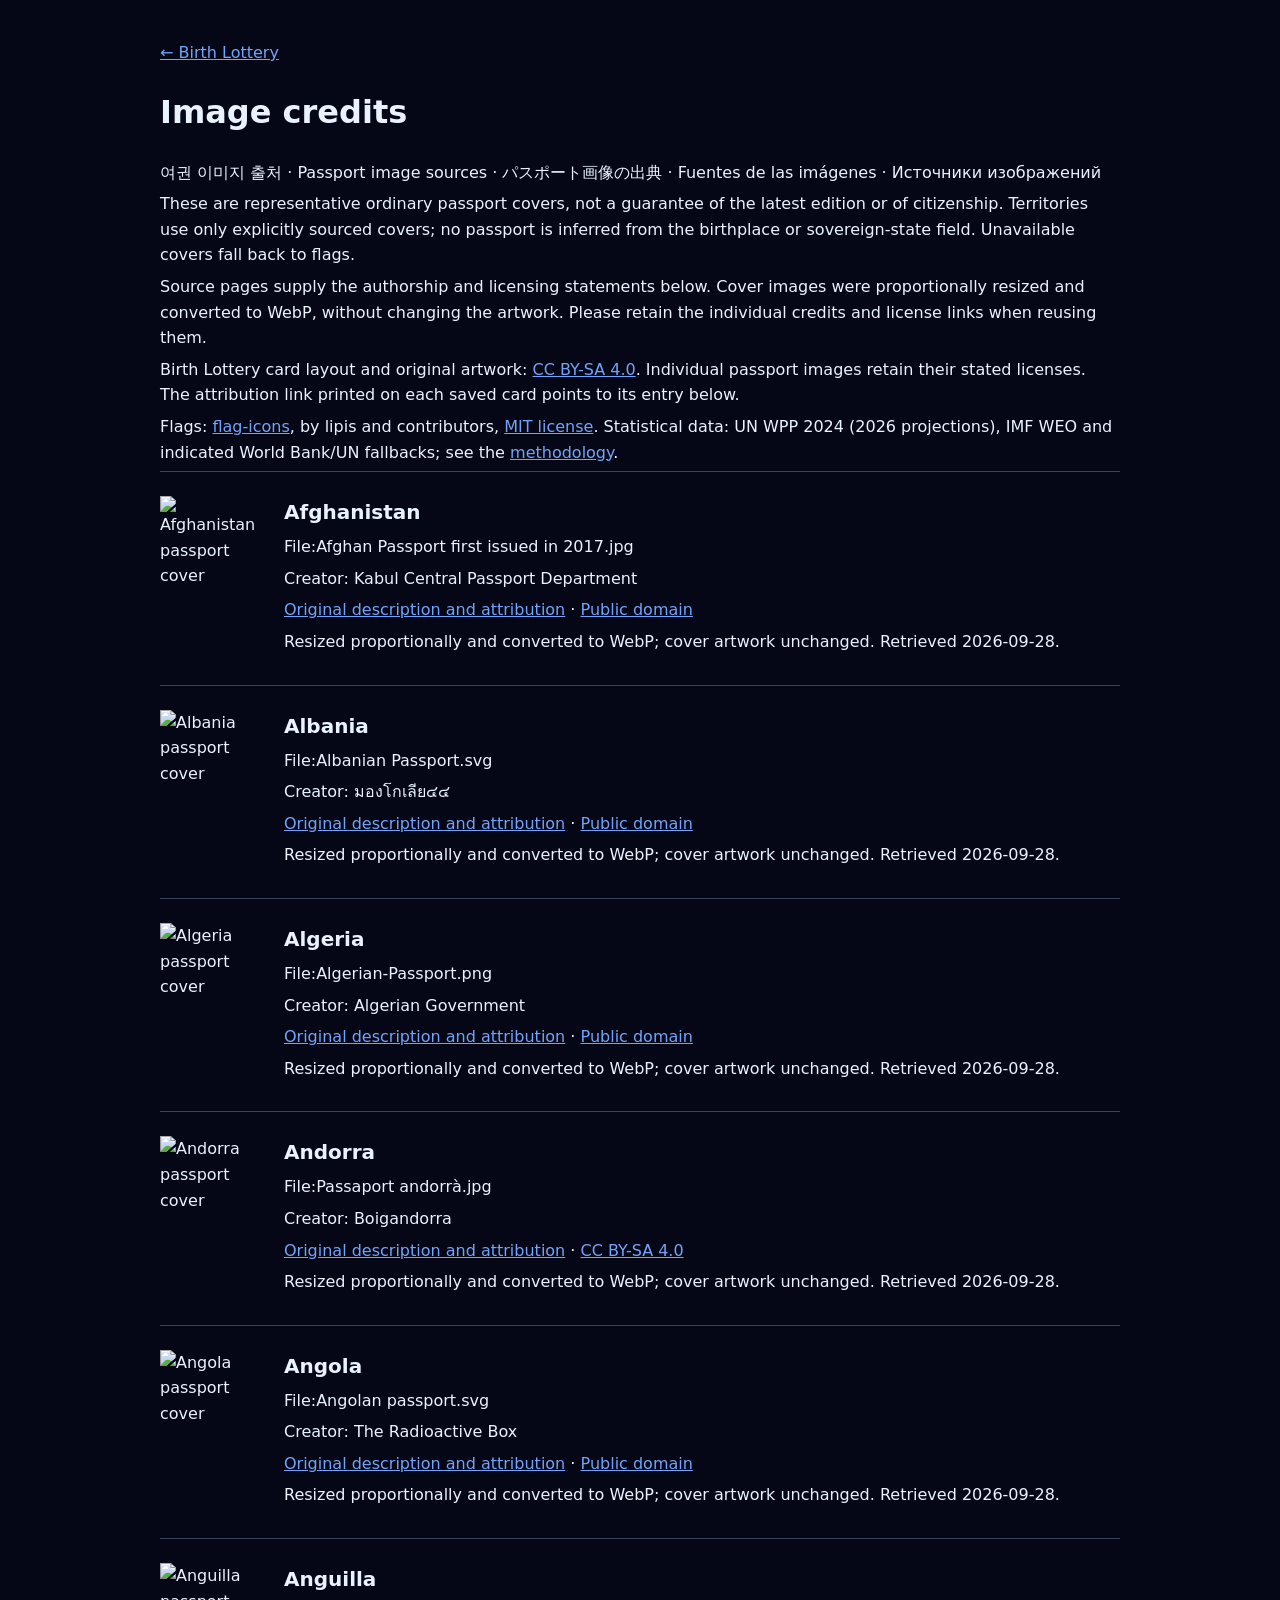
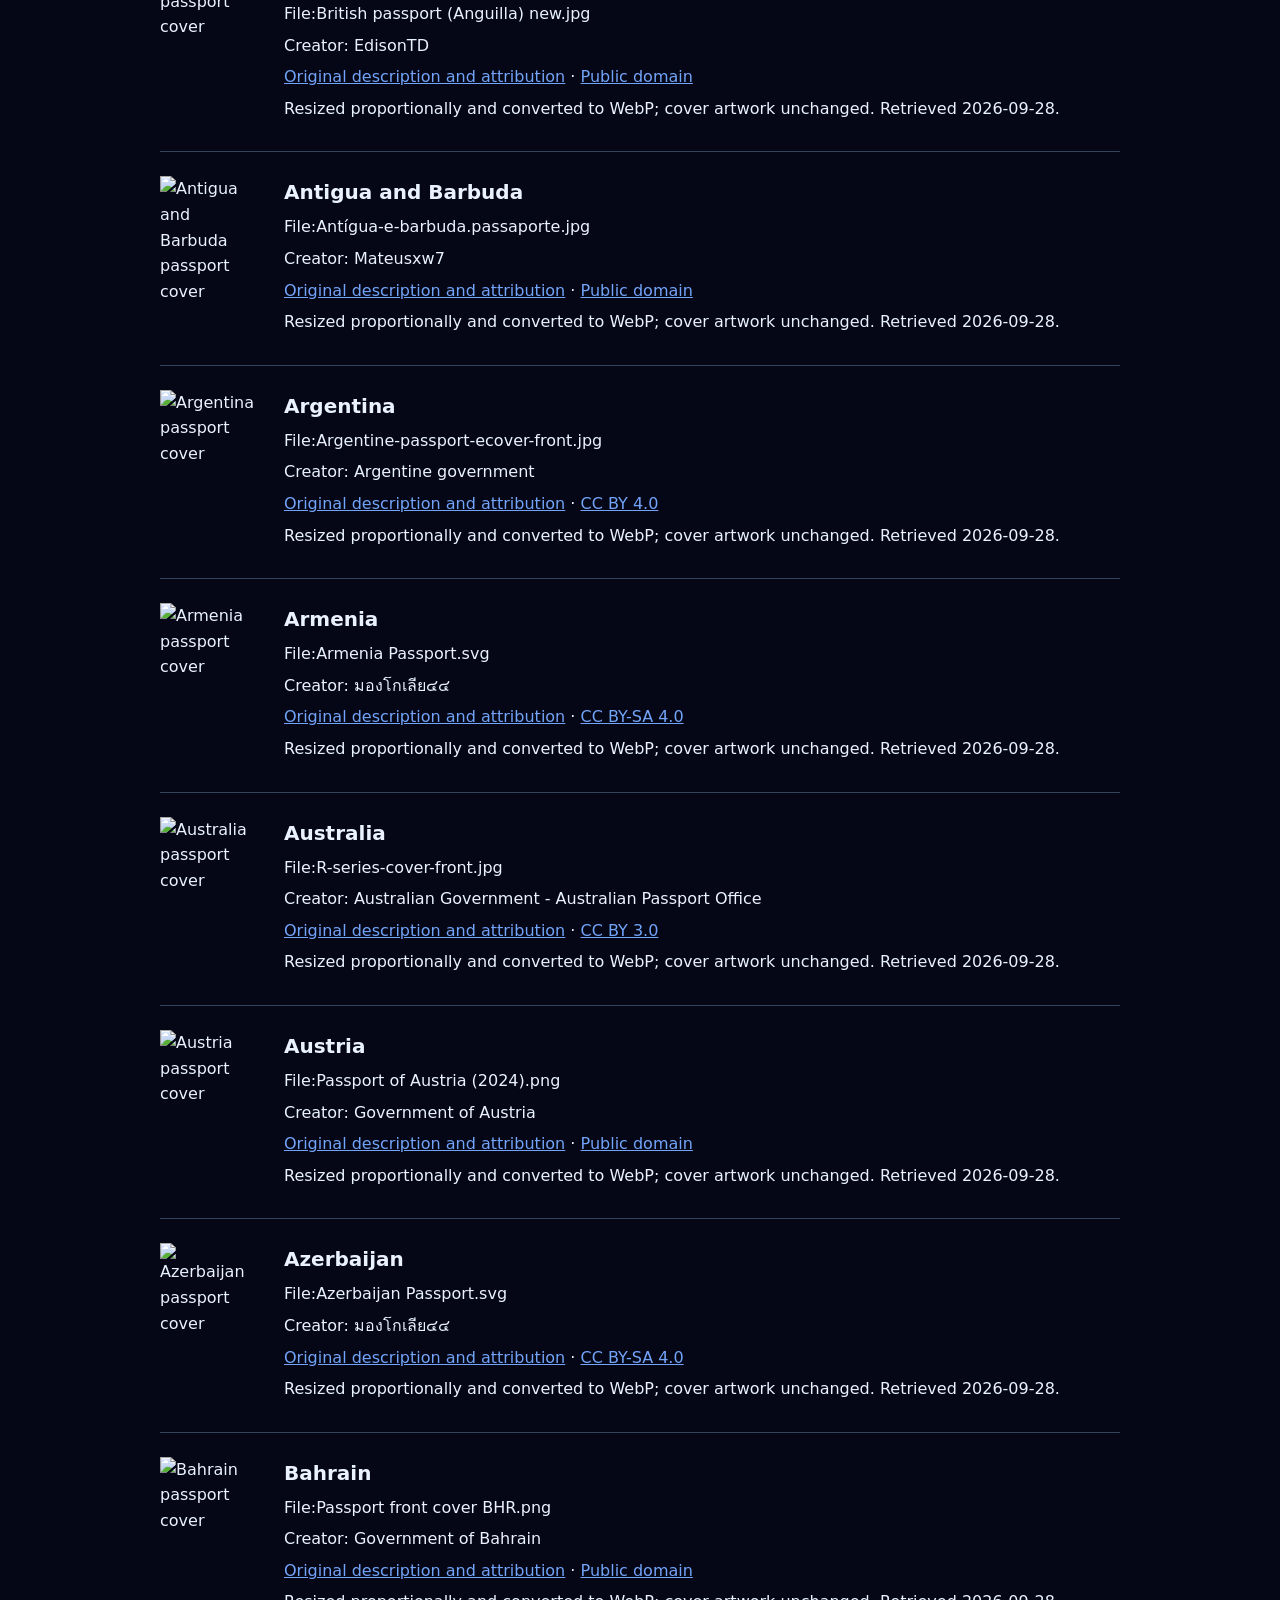
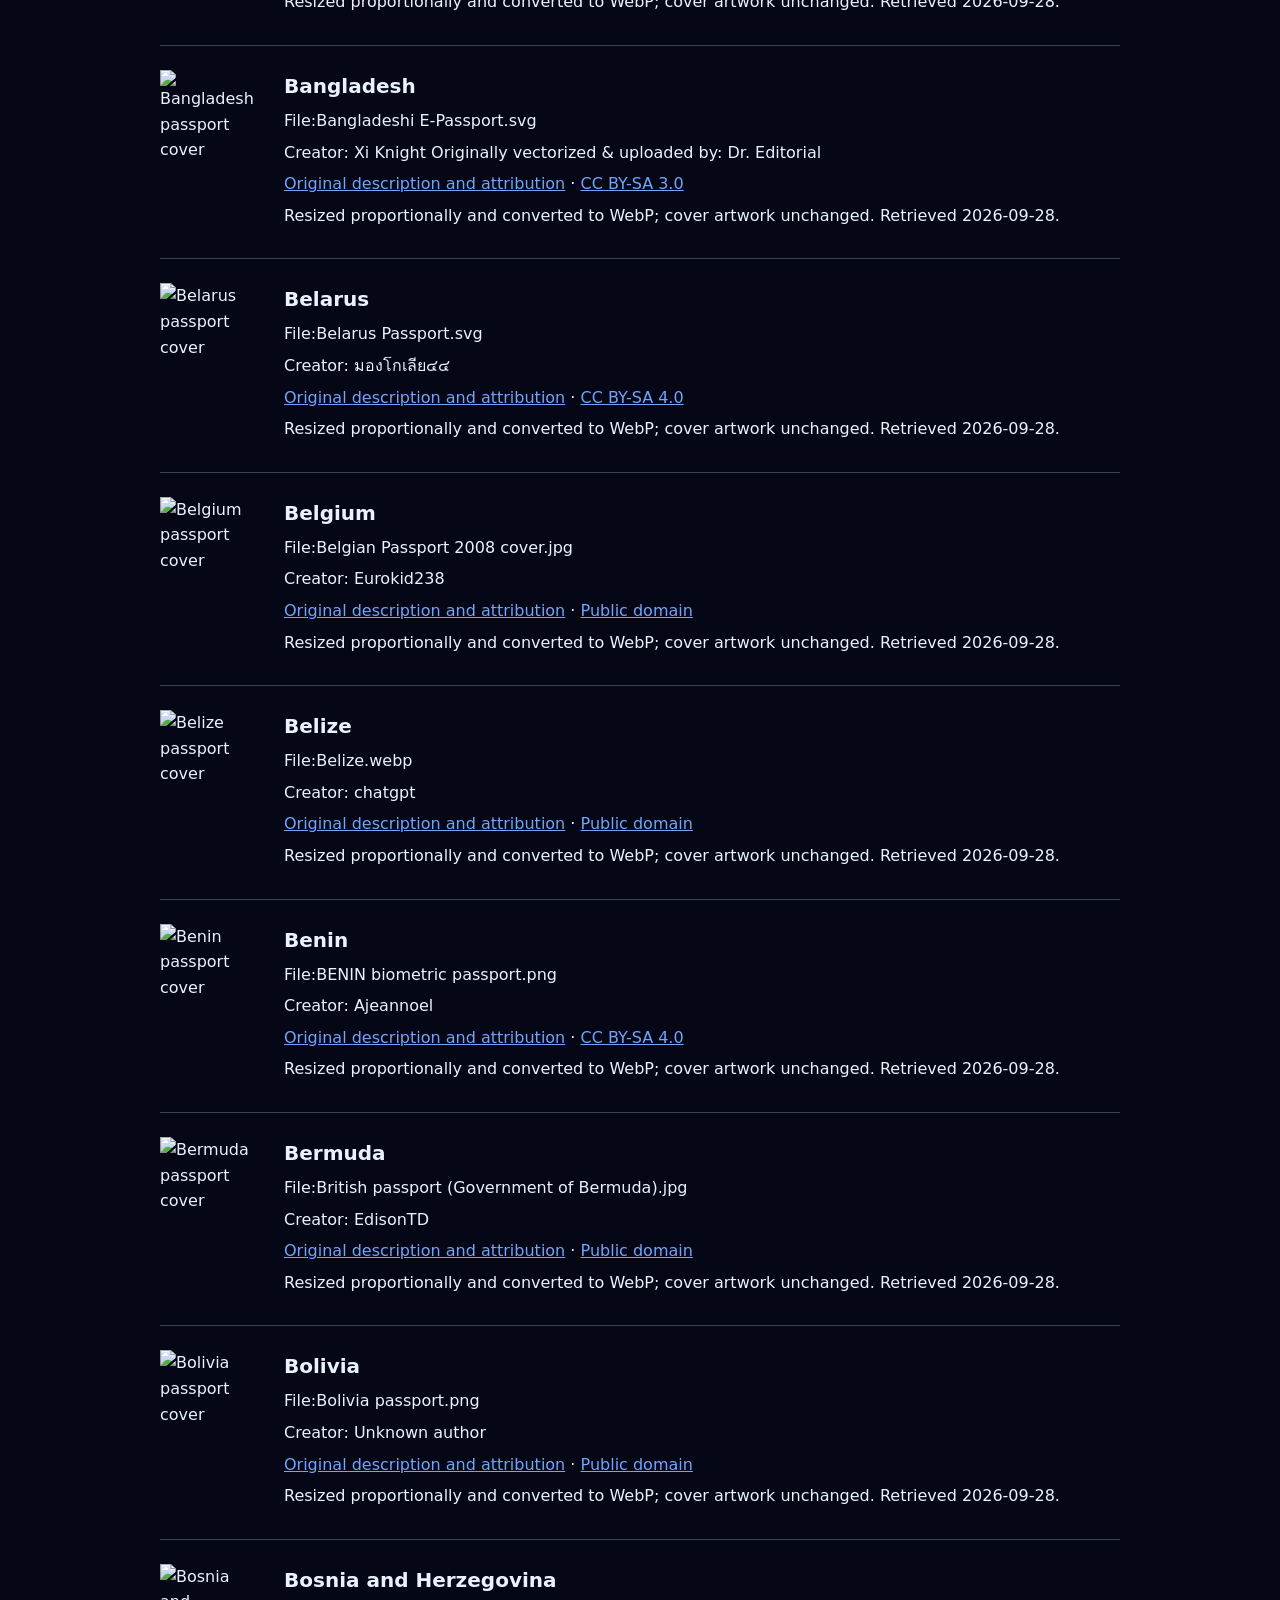
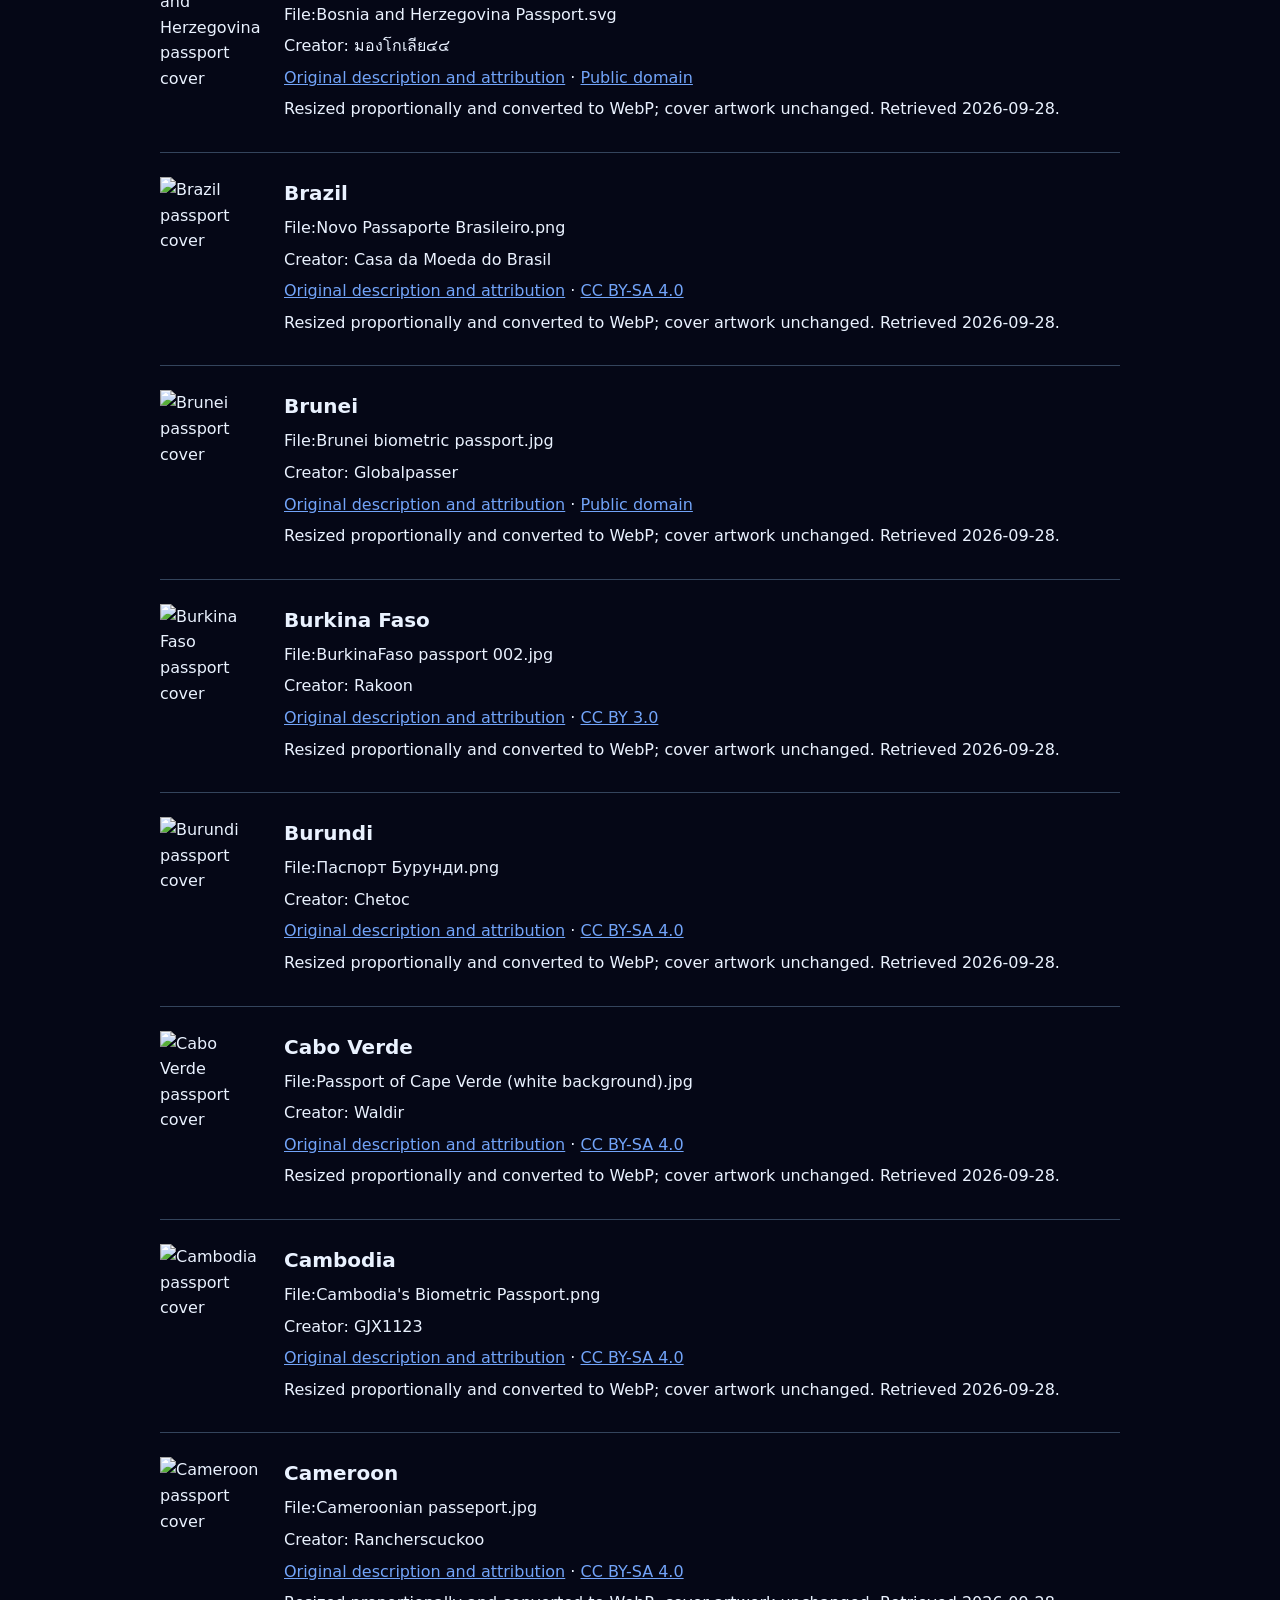
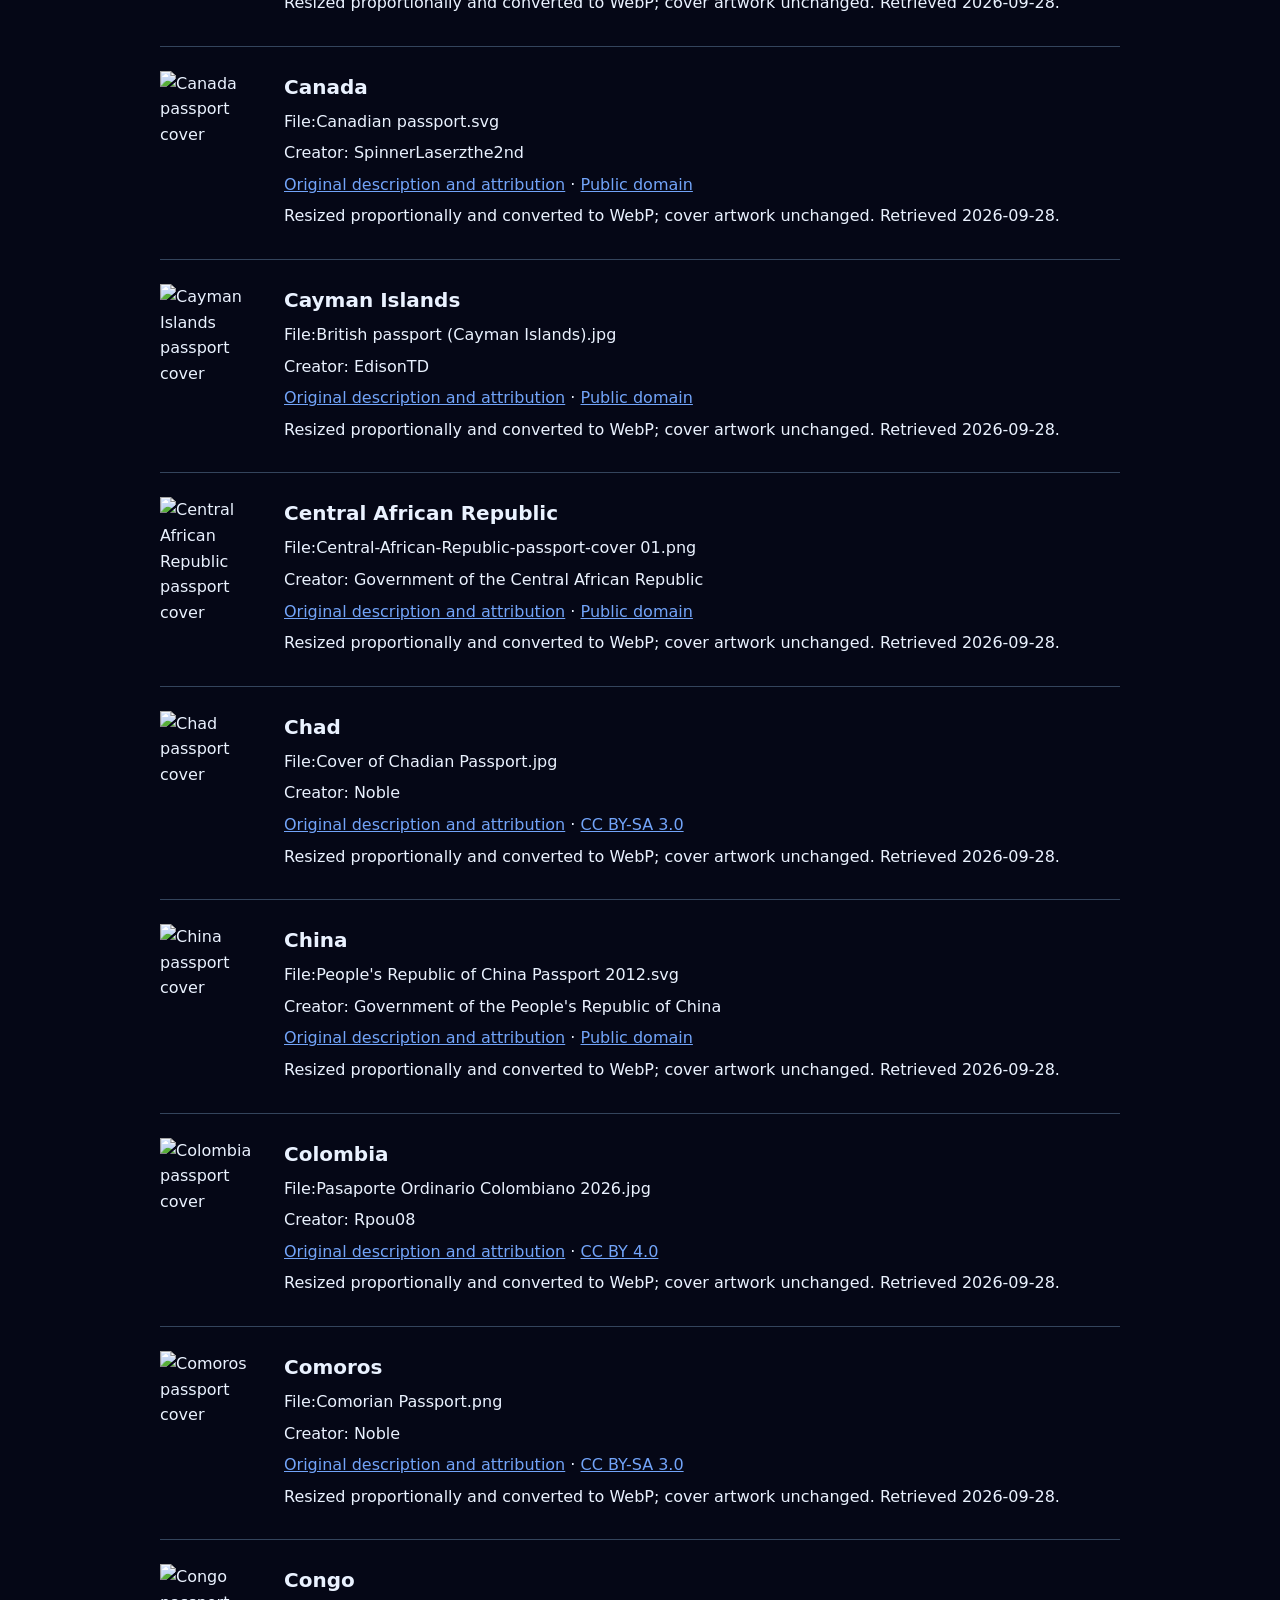
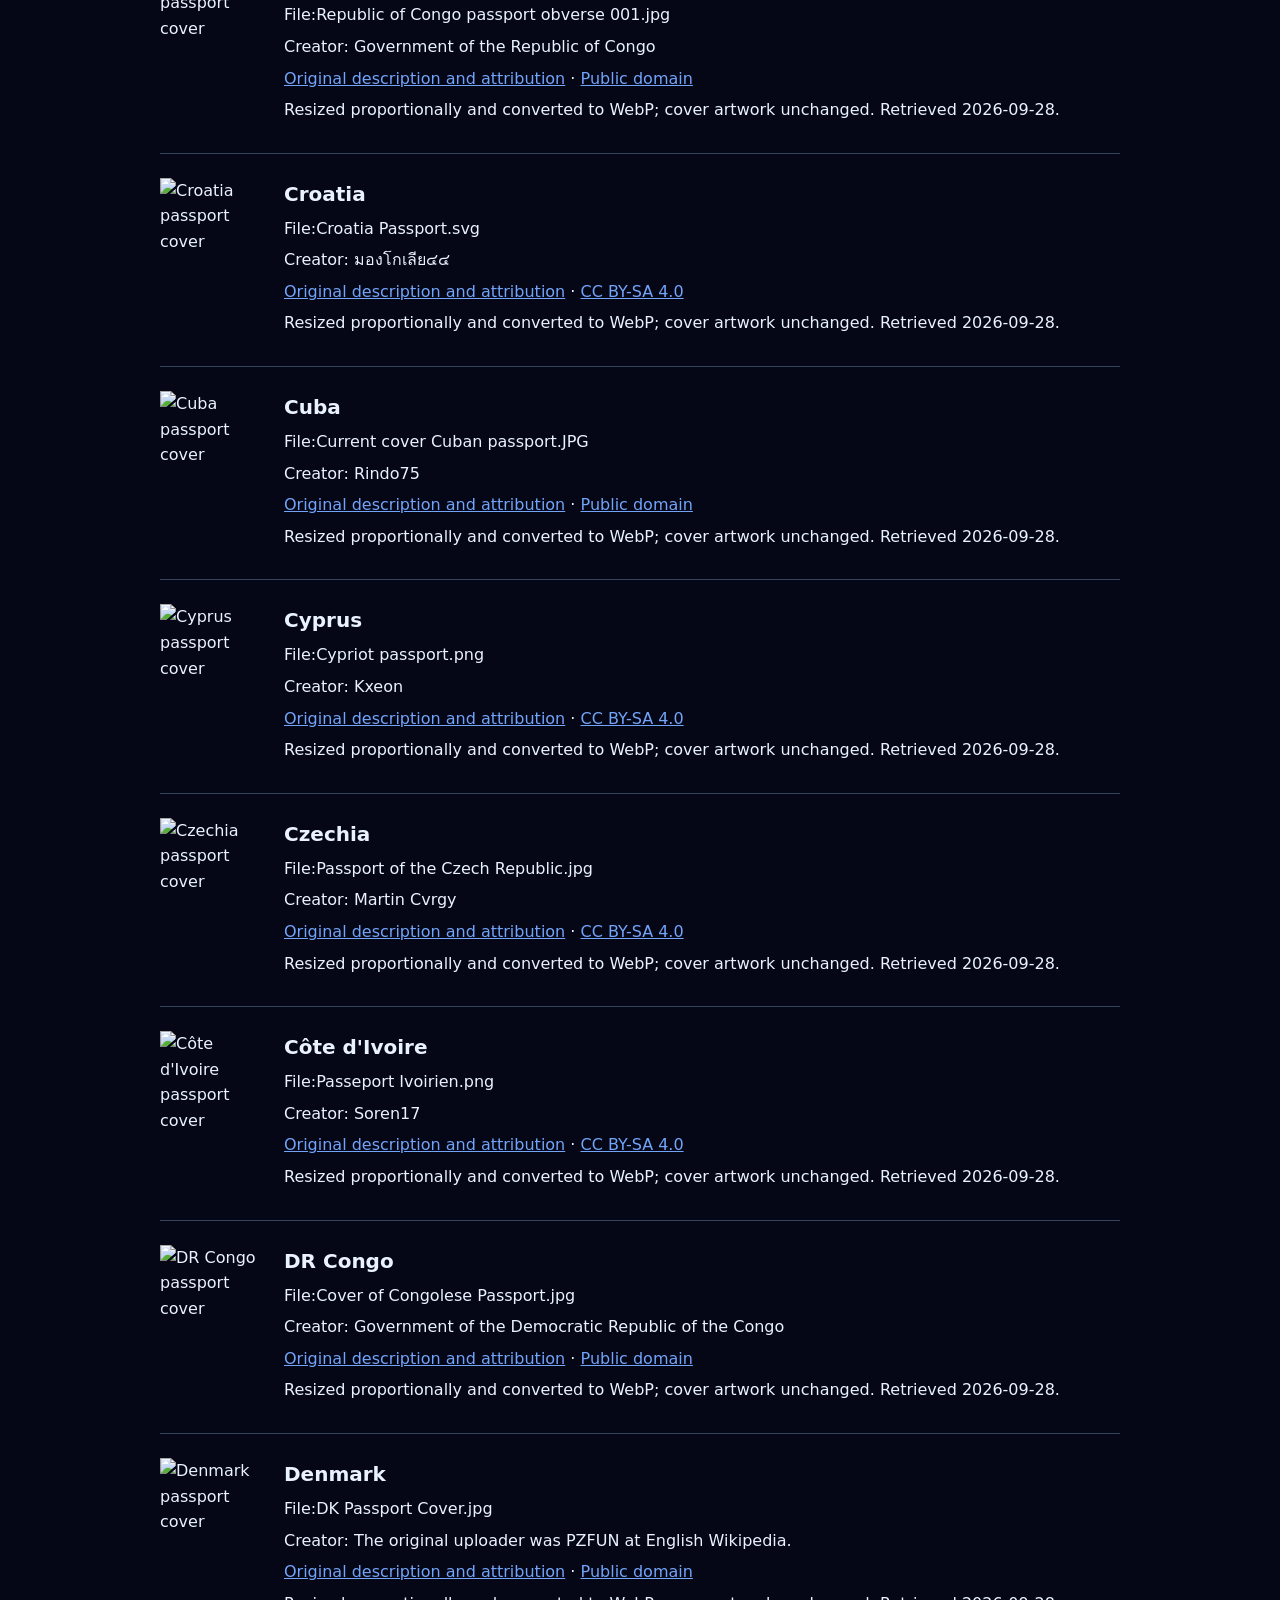
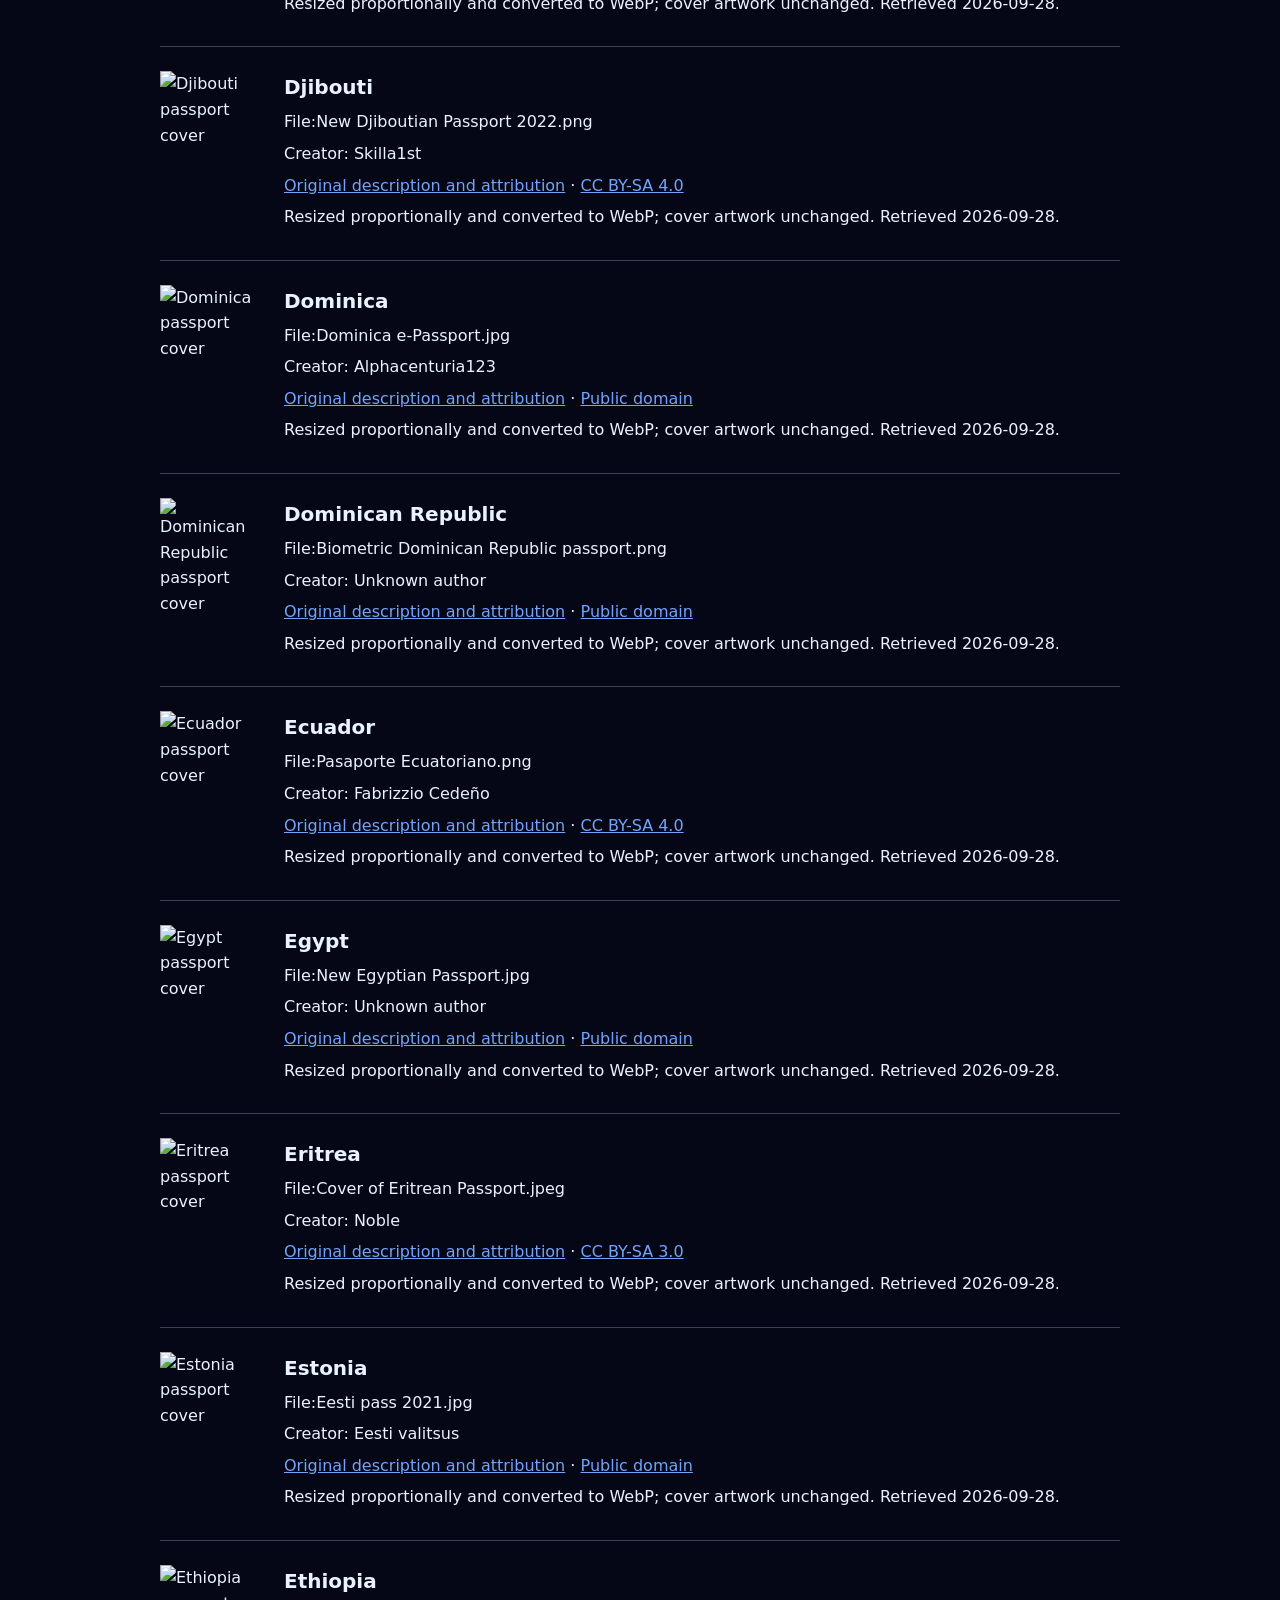
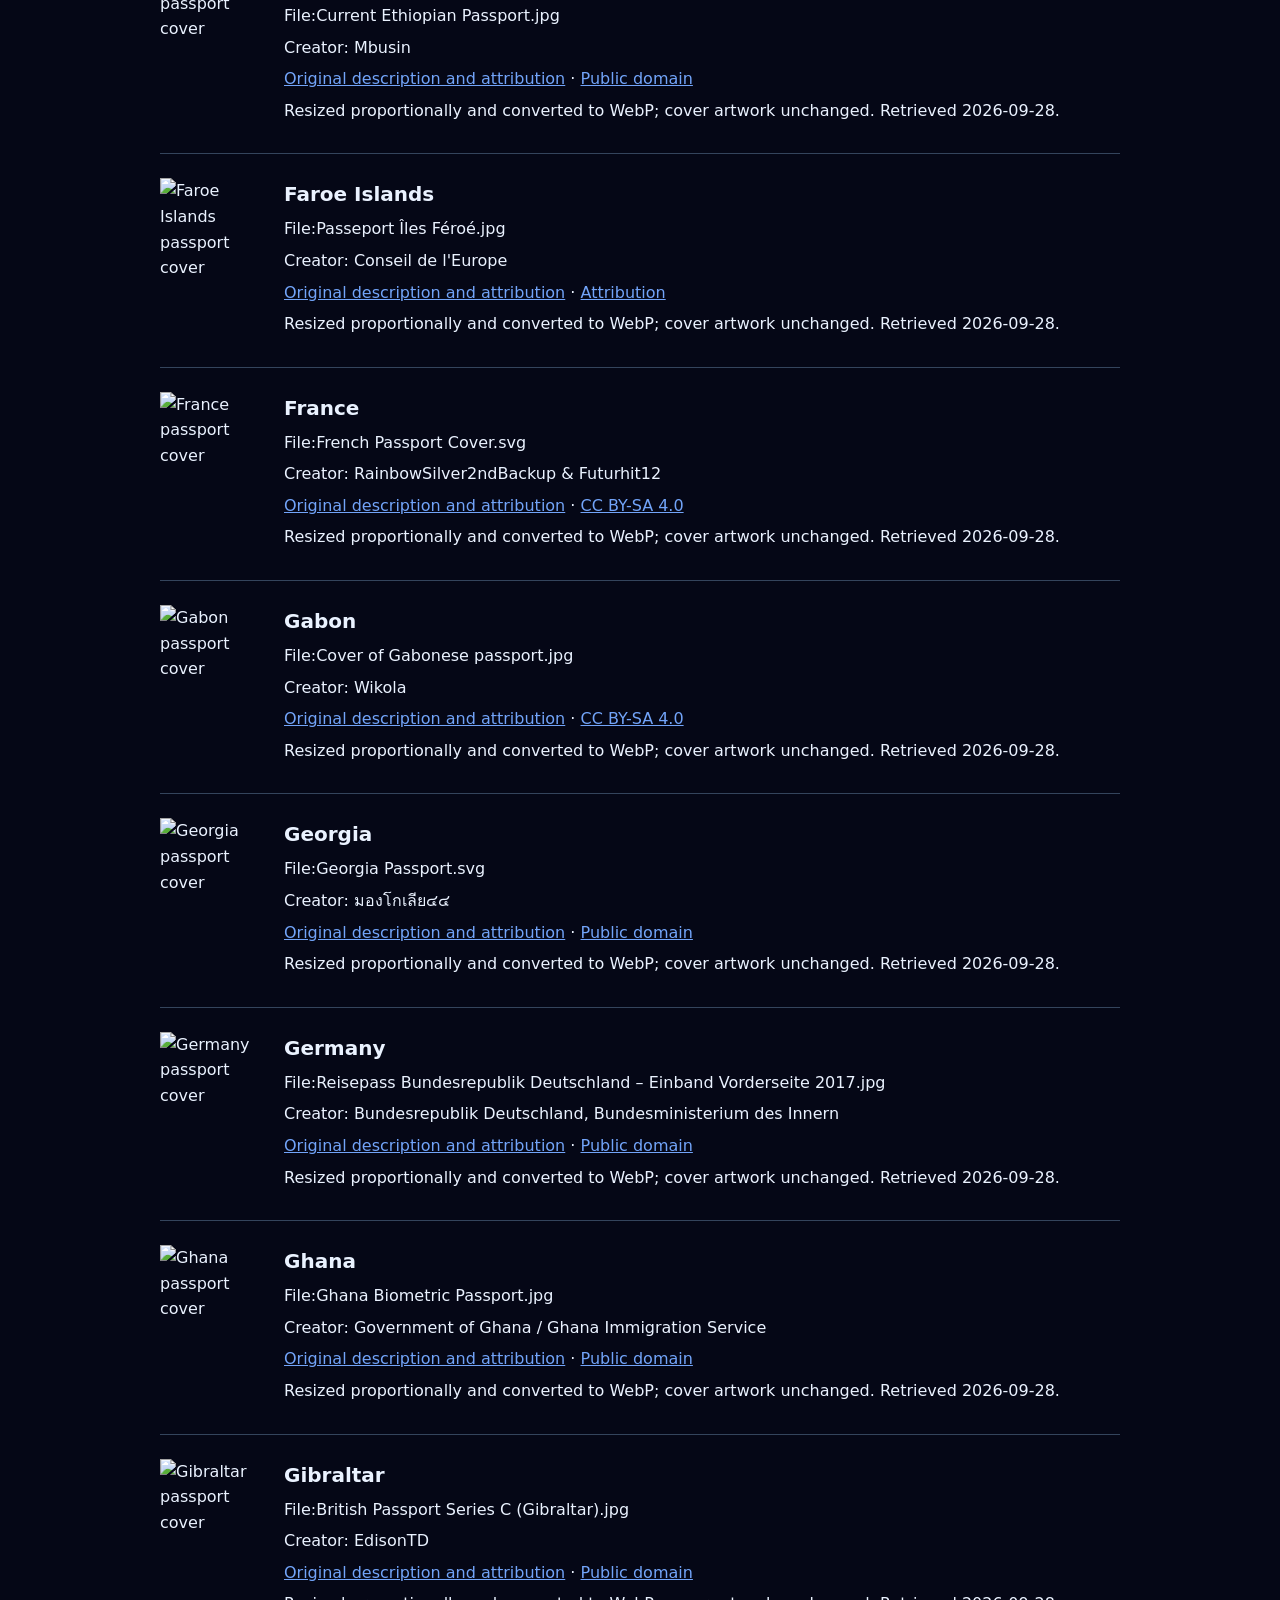
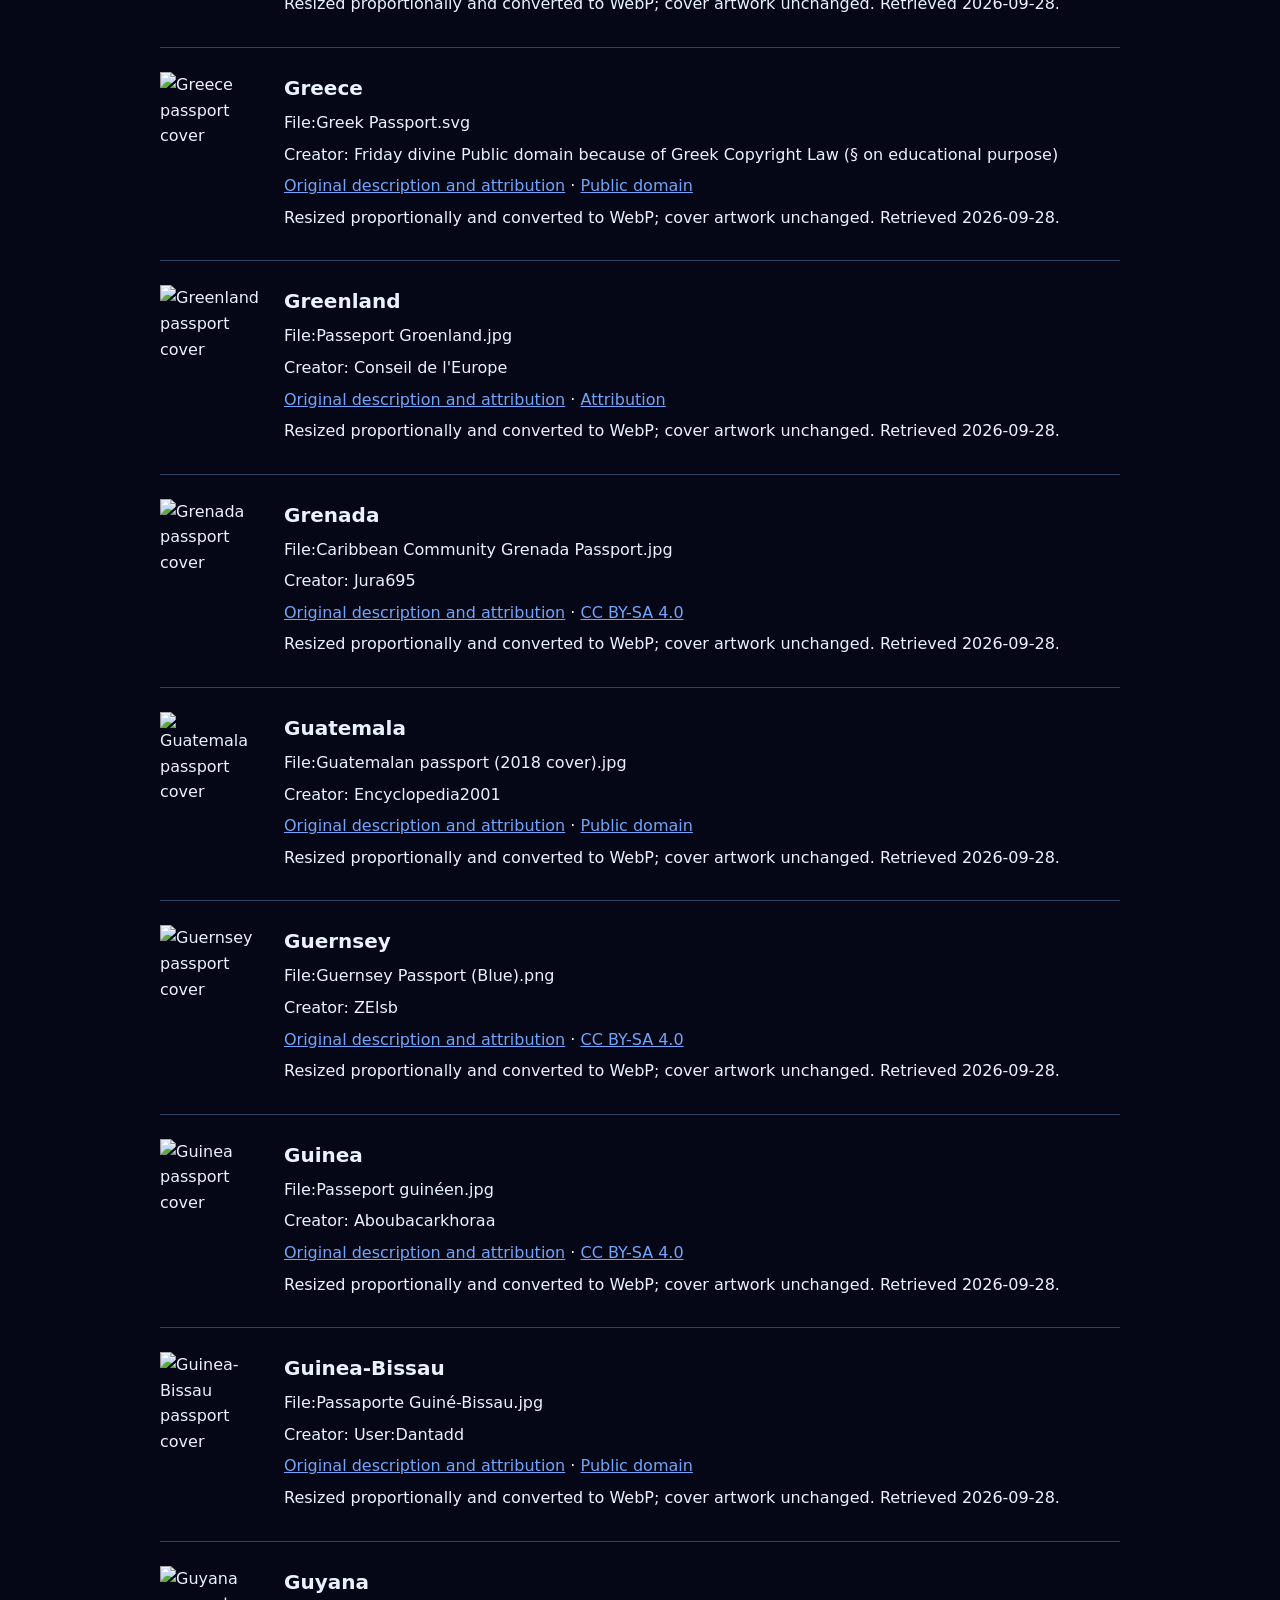
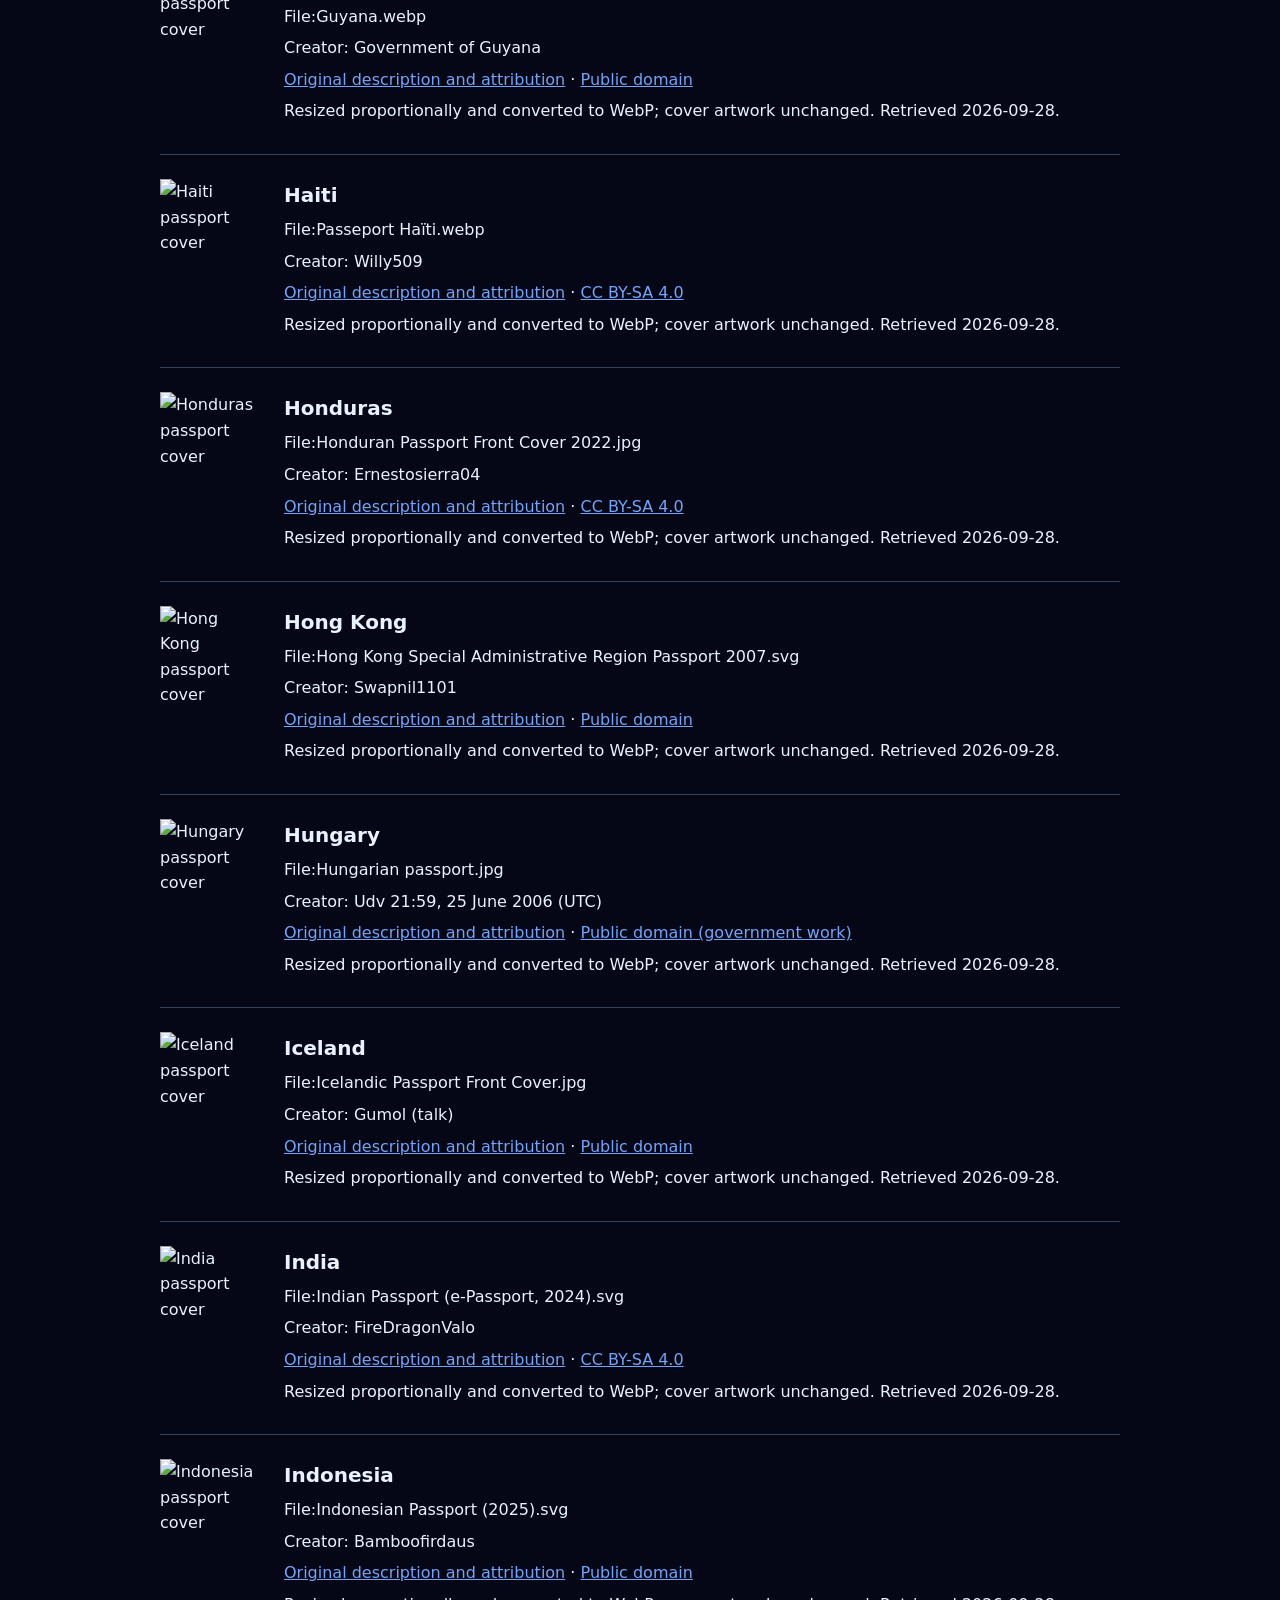
==== passport-credits.html @ cd3b2b3c "Add result card page and generated output" ====
<!doctype html><html lang="en"><meta charset="utf-8"><meta name="viewport" content="width=device-width,initial-scale=1">
<title>Image credits | Birth Lottery</title><style>
body{max-width:960px;margin:40px auto;padding:0 20px;background:#050716;color:#eaf2ff;font:16px/1.6 system-ui,sans-serif}a{color:#72a4f9}h1{font-size:32px}h2{font-size:20px;margin:0}article{display:flex;gap:24px;border-top:1px solid #34445c;padding:24px 0;scroll-margin-top:20px}article img{object-fit:contain;flex:none}p{margin:6px 0;overflow-wrap:anywhere}article:target{background:#12213a}@media(max-width:480px){article{gap:14px}article img{width:70px;height:100px}}
</style><a href="./">← Birth Lottery</a><h1>Image credits</h1>
<p>여권 이미지 출처 · Passport image sources · パスポート画像の出典 · Fuentes de las imágenes · Источники изображений</p>
<p>These are representative ordinary passport covers, not a guarantee of the latest edition or of citizenship. Territories use only explicitly sourced covers; no passport is inferred from the birthplace or sovereign-state field. Unavailable covers fall back to flags.</p>
<p>Source pages supply the authorship and licensing statements below. Cover images were proportionally resized and converted to WebP, without changing the artwork. Please retain the individual credits and license links when reusing them.</p>
<p>Birth Lottery card layout and original artwork: <a href="https://creativecommons.org/licenses/by-sa/4.0/">CC BY-SA 4.0</a>. Individual passport images retain their stated licenses. The attribution link printed on each saved card points to its entry below.</p>
<p>Flags: <a href="https://github.com/lipis/flag-icons">flag-icons</a>, by lipis and contributors, <a href="vendor/flag-icons.LICENSE">MIT license</a>. Statistical data: UN WPP 2024 (2026 projections), IMF WEO and indicated World Bank/UN fallbacks; see the <a href="./#method">methodology</a>.</p>
<article id="p4">
<img src="assets/passports/af.webp" width="100" height="142" loading="lazy" alt="Afghanistan passport cover">
<div><h2>Afghanistan</h2><p>File:Afghan Passport first issued in 2017.jpg</p>
<p>Creator: Kabul Central Passport Department</p>
<p><a href="https://commons.wikimedia.org/wiki/File:Afghan_Passport_first_issued_in_2017.jpg">Original description and attribution</a> · <a href="https://creativecommons.org/publicdomain/mark/1.0/">Public domain</a></p>
<p>Resized proportionally and converted to WebP; cover artwork unchanged. Retrieved 2026-09-28.</p></div></article>
<article id="p8">
<img src="assets/passports/al.webp" width="100" height="142" loading="lazy" alt="Albania passport cover">
<div><h2>Albania</h2><p>File:Albanian Passport.svg</p>
<p>Creator: มองโกเลีย๔๔</p>
<p><a href="https://commons.wikimedia.org/wiki/File:Albanian_Passport.svg">Original description and attribution</a> · <a href="https://creativecommons.org/publicdomain/mark/1.0/">Public domain</a></p>
<p>Resized proportionally and converted to WebP; cover artwork unchanged. Retrieved 2026-09-28.</p></div></article>
<article id="p12">
<img src="assets/passports/dz.webp" width="100" height="142" loading="lazy" alt="Algeria passport cover">
<div><h2>Algeria</h2><p>File:Algerian-Passport.png</p>
<p>Creator: Algerian Government</p>
<p><a href="https://commons.wikimedia.org/wiki/File:Algerian-Passport.png">Original description and attribution</a> · <a href="https://creativecommons.org/publicdomain/mark/1.0/">Public domain</a></p>
<p>Resized proportionally and converted to WebP; cover artwork unchanged. Retrieved 2026-09-28.</p></div></article>
<article id="p20">
<img src="assets/passports/ad.webp" width="100" height="142" loading="lazy" alt="Andorra passport cover">
<div><h2>Andorra</h2><p>File:Passaport andorrà.jpg</p>
<p>Creator: Boigandorra</p>
<p><a href="https://commons.wikimedia.org/wiki/File:Passaport_andorr%C3%A0.jpg">Original description and attribution</a> · <a href="https://creativecommons.org/licenses/by-sa/4.0/deed.en">CC BY-SA 4.0</a></p>
<p>Resized proportionally and converted to WebP; cover artwork unchanged. Retrieved 2026-09-28.</p></div></article>
<article id="p24">
<img src="assets/passports/ao.webp" width="100" height="142" loading="lazy" alt="Angola passport cover">
<div><h2>Angola</h2><p>File:Angolan passport.svg</p>
<p>Creator: The Radioactive Box</p>
<p><a href="https://commons.wikimedia.org/wiki/File:Angolan_passport.svg">Original description and attribution</a> · <a href="https://creativecommons.org/publicdomain/mark/1.0/">Public domain</a></p>
<p>Resized proportionally and converted to WebP; cover artwork unchanged. Retrieved 2026-09-28.</p></div></article>
<article id="p660">
<img src="assets/passports/ai.webp" width="100" height="142" loading="lazy" alt="Anguilla passport cover">
<div><h2>Anguilla</h2><p>File:British passport (Anguilla) new.jpg</p>
<p>Creator: EdisonTD</p>
<p><a href="https://commons.wikimedia.org/wiki/File:British_passport_(Anguilla)_new.jpg">Original description and attribution</a> · <a href="https://creativecommons.org/publicdomain/mark/1.0/">Public domain</a></p>
<p>Resized proportionally and converted to WebP; cover artwork unchanged. Retrieved 2026-09-28.</p></div></article>
<article id="p28">
<img src="assets/passports/ag.webp" width="100" height="142" loading="lazy" alt="Antigua and Barbuda passport cover">
<div><h2>Antigua and Barbuda</h2><p>File:Antígua-e-barbuda.passaporte.jpg</p>
<p>Creator: Mateusxw7</p>
<p><a href="https://commons.wikimedia.org/wiki/File:Ant%C3%ADgua-e-barbuda.passaporte.jpg">Original description and attribution</a> · <a href="https://creativecommons.org/publicdomain/mark/1.0/">Public domain</a></p>
<p>Resized proportionally and converted to WebP; cover artwork unchanged. Retrieved 2026-09-28.</p></div></article>
<article id="p32">
<img src="assets/passports/ar.webp" width="100" height="142" loading="lazy" alt="Argentina passport cover">
<div><h2>Argentina</h2><p>File:Argentine-passport-ecover-front.jpg</p>
<p>Creator: Argentine government</p>
<p><a href="https://commons.wikimedia.org/wiki/File:Argentine-passport-ecover-front.jpg">Original description and attribution</a> · <a href="https://creativecommons.org/licenses/by/4.0/deed.en">CC BY 4.0</a></p>
<p>Resized proportionally and converted to WebP; cover artwork unchanged. Retrieved 2026-09-28.</p></div></article>
<article id="p51">
<img src="assets/passports/am.webp" width="100" height="142" loading="lazy" alt="Armenia passport cover">
<div><h2>Armenia</h2><p>File:Armenia Passport.svg</p>
<p>Creator: มองโกเลีย๔๔</p>
<p><a href="https://commons.wikimedia.org/wiki/File:Armenia_Passport.svg">Original description and attribution</a> · <a href="https://creativecommons.org/licenses/by-sa/4.0/deed.en">CC BY-SA 4.0</a></p>
<p>Resized proportionally and converted to WebP; cover artwork unchanged. Retrieved 2026-09-28.</p></div></article>
<article id="p36">
<img src="assets/passports/au.webp" width="100" height="142" loading="lazy" alt="Australia passport cover">
<div><h2>Australia</h2><p>File:R-series-cover-front.jpg</p>
<p>Creator: Australian Government - Australian Passport Office</p>
<p><a href="https://commons.wikimedia.org/wiki/File:R-series-cover-front.jpg">Original description and attribution</a> · <a href="https://creativecommons.org/licenses/by/3.0/au/deed.en">CC BY 3.0</a></p>
<p>Resized proportionally and converted to WebP; cover artwork unchanged. Retrieved 2026-09-28.</p></div></article>
<article id="p40">
<img src="assets/passports/at.webp" width="100" height="142" loading="lazy" alt="Austria passport cover">
<div><h2>Austria</h2><p>File:Passport of Austria (2024).png</p>
<p>Creator: Government of Austria</p>
<p><a href="https://commons.wikimedia.org/wiki/File:Passport_of_Austria_(2024).png">Original description and attribution</a> · <a href="https://creativecommons.org/publicdomain/mark/1.0/">Public domain</a></p>
<p>Resized proportionally and converted to WebP; cover artwork unchanged. Retrieved 2026-09-28.</p></div></article>
<article id="p31">
<img src="assets/passports/az.webp" width="100" height="142" loading="lazy" alt="Azerbaijan passport cover">
<div><h2>Azerbaijan</h2><p>File:Azerbaijan Passport.svg</p>
<p>Creator: มองโกเลีย๔๔</p>
<p><a href="https://commons.wikimedia.org/wiki/File:Azerbaijan_Passport.svg">Original description and attribution</a> · <a href="https://creativecommons.org/licenses/by-sa/4.0/deed.en">CC BY-SA 4.0</a></p>
<p>Resized proportionally and converted to WebP; cover artwork unchanged. Retrieved 2026-09-28.</p></div></article>
<article id="p48">
<img src="assets/passports/bh.webp" width="100" height="142" loading="lazy" alt="Bahrain passport cover">
<div><h2>Bahrain</h2><p>File:Passport front cover BHR.png</p>
<p>Creator: Government of Bahrain</p>
<p><a href="https://commons.wikimedia.org/wiki/File:Passport_front_cover_BHR.png">Original description and attribution</a> · <a href="https://creativecommons.org/publicdomain/mark/1.0/">Public domain</a></p>
<p>Resized proportionally and converted to WebP; cover artwork unchanged. Retrieved 2026-09-28.</p></div></article>
<article id="p50">
<img src="assets/passports/bd.webp" width="100" height="142" loading="lazy" alt="Bangladesh passport cover">
<div><h2>Bangladesh</h2><p>File:Bangladeshi E-Passport.svg</p>
<p>Creator: Xi Knight Originally vectorized &amp; uploaded by: Dr. Editorial</p>
<p><a href="https://commons.wikimedia.org/wiki/File:Bangladeshi_E-Passport.svg">Original description and attribution</a> · <a href="https://creativecommons.org/licenses/by-sa/3.0/deed.en">CC BY-SA 3.0</a></p>
<p>Resized proportionally and converted to WebP; cover artwork unchanged. Retrieved 2026-09-28.</p></div></article>
<article id="p112">
<img src="assets/passports/by.webp" width="100" height="142" loading="lazy" alt="Belarus passport cover">
<div><h2>Belarus</h2><p>File:Belarus Passport.svg</p>
<p>Creator: มองโกเลีย๔๔</p>
<p><a href="https://commons.wikimedia.org/wiki/File:Belarus_Passport.svg">Original description and attribution</a> · <a href="https://creativecommons.org/licenses/by-sa/4.0/deed.en">CC BY-SA 4.0</a></p>
<p>Resized proportionally and converted to WebP; cover artwork unchanged. Retrieved 2026-09-28.</p></div></article>
<article id="p56">
<img src="assets/passports/be.webp" width="100" height="142" loading="lazy" alt="Belgium passport cover">
<div><h2>Belgium</h2><p>File:Belgian Passport 2008 cover.jpg</p>
<p>Creator: Eurokid238</p>
<p><a href="https://commons.wikimedia.org/wiki/File:Belgian_Passport_2008_cover.jpg">Original description and attribution</a> · <a href="https://creativecommons.org/publicdomain/mark/1.0/">Public domain</a></p>
<p>Resized proportionally and converted to WebP; cover artwork unchanged. Retrieved 2026-09-28.</p></div></article>
<article id="p84">
<img src="assets/passports/bz.webp" width="100" height="142" loading="lazy" alt="Belize passport cover">
<div><h2>Belize</h2><p>File:Belize.webp</p>
<p>Creator: chatgpt</p>
<p><a href="https://commons.wikimedia.org/wiki/File:Belize.webp">Original description and attribution</a> · <a href="https://creativecommons.org/publicdomain/mark/1.0/">Public domain</a></p>
<p>Resized proportionally and converted to WebP; cover artwork unchanged. Retrieved 2026-09-28.</p></div></article>
<article id="p204">
<img src="assets/passports/bj.webp" width="100" height="142" loading="lazy" alt="Benin passport cover">
<div><h2>Benin</h2><p>File:BENIN biometric passport.png</p>
<p>Creator: Ajeannoel</p>
<p><a href="https://commons.wikimedia.org/wiki/File:BENIN_biometric_passport.png">Original description and attribution</a> · <a href="https://creativecommons.org/licenses/by-sa/4.0/deed.en">CC BY-SA 4.0</a></p>
<p>Resized proportionally and converted to WebP; cover artwork unchanged. Retrieved 2026-09-28.</p></div></article>
<article id="p60">
<img src="assets/passports/bm.webp" width="100" height="142" loading="lazy" alt="Bermuda passport cover">
<div><h2>Bermuda</h2><p>File:British passport (Government of Bermuda).jpg</p>
<p>Creator: EdisonTD</p>
<p><a href="https://commons.wikimedia.org/wiki/File:British_passport_(Government_of_Bermuda).jpg">Original description and attribution</a> · <a href="https://creativecommons.org/publicdomain/mark/1.0/">Public domain</a></p>
<p>Resized proportionally and converted to WebP; cover artwork unchanged. Retrieved 2026-09-28.</p></div></article>
<article id="p68">
<img src="assets/passports/bo.webp" width="100" height="142" loading="lazy" alt="Bolivia passport cover">
<div><h2>Bolivia</h2><p>File:Bolivia passport.png</p>
<p>Creator: Unknown author</p>
<p><a href="https://commons.wikimedia.org/wiki/File:Bolivia_passport.png">Original description and attribution</a> · <a href="https://creativecommons.org/publicdomain/mark/1.0/">Public domain</a></p>
<p>Resized proportionally and converted to WebP; cover artwork unchanged. Retrieved 2026-09-28.</p></div></article>
<article id="p70">
<img src="assets/passports/ba.webp" width="100" height="142" loading="lazy" alt="Bosnia and Herzegovina passport cover">
<div><h2>Bosnia and Herzegovina</h2><p>File:Bosnia and Herzegovina Passport.svg</p>
<p>Creator: มองโกเลีย๔๔</p>
<p><a href="https://commons.wikimedia.org/wiki/File:Bosnia_and_Herzegovina_Passport.svg">Original description and attribution</a> · <a href="https://creativecommons.org/publicdomain/mark/1.0/">Public domain</a></p>
<p>Resized proportionally and converted to WebP; cover artwork unchanged. Retrieved 2026-09-28.</p></div></article>
<article id="p76">
<img src="assets/passports/br.webp" width="100" height="142" loading="lazy" alt="Brazil passport cover">
<div><h2>Brazil</h2><p>File:Novo Passaporte Brasileiro.png</p>
<p>Creator: Casa da Moeda do Brasil</p>
<p><a href="https://commons.wikimedia.org/wiki/File:Novo_Passaporte_Brasileiro.png">Original description and attribution</a> · <a href="https://creativecommons.org/licenses/by-sa/4.0/deed.en">CC BY-SA 4.0</a></p>
<p>Resized proportionally and converted to WebP; cover artwork unchanged. Retrieved 2026-09-28.</p></div></article>
<article id="p96">
<img src="assets/passports/bn.webp" width="100" height="142" loading="lazy" alt="Brunei passport cover">
<div><h2>Brunei</h2><p>File:Brunei biometric passport.jpg</p>
<p>Creator: Globalpasser</p>
<p><a href="https://commons.wikimedia.org/wiki/File:Brunei_biometric_passport.jpg">Original description and attribution</a> · <a href="https://creativecommons.org/publicdomain/mark/1.0/">Public domain</a></p>
<p>Resized proportionally and converted to WebP; cover artwork unchanged. Retrieved 2026-09-28.</p></div></article>
<article id="p854">
<img src="assets/passports/bf.webp" width="100" height="142" loading="lazy" alt="Burkina Faso passport cover">
<div><h2>Burkina Faso</h2><p>File:BurkinaFaso passport 002.jpg</p>
<p>Creator: Rakoon</p>
<p><a href="https://commons.wikimedia.org/wiki/File:BurkinaFaso_passport_002.jpg">Original description and attribution</a> · <a href="https://creativecommons.org/licenses/by/3.0/deed.en">CC BY 3.0</a></p>
<p>Resized proportionally and converted to WebP; cover artwork unchanged. Retrieved 2026-09-28.</p></div></article>
<article id="p108">
<img src="assets/passports/bi.webp" width="100" height="142" loading="lazy" alt="Burundi passport cover">
<div><h2>Burundi</h2><p>File:Паспорт Бурунди.png</p>
<p>Creator: Chetoc</p>
<p><a href="https://commons.wikimedia.org/wiki/File:%D0%9F%D0%B0%D1%81%D0%BF%D0%BE%D1%80%D1%82_%D0%91%D1%83%D1%80%D1%83%D0%BD%D0%B4%D0%B8.png">Original description and attribution</a> · <a href="https://creativecommons.org/licenses/by-sa/4.0/deed.en">CC BY-SA 4.0</a></p>
<p>Resized proportionally and converted to WebP; cover artwork unchanged. Retrieved 2026-09-28.</p></div></article>
<article id="p132">
<img src="assets/passports/cv.webp" width="100" height="142" loading="lazy" alt="Cabo Verde passport cover">
<div><h2>Cabo Verde</h2><p>File:Passport of Cape Verde (white background).jpg</p>
<p>Creator: Waldir</p>
<p><a href="https://commons.wikimedia.org/wiki/File:Passport_of_Cape_Verde_(white_background).jpg">Original description and attribution</a> · <a href="https://creativecommons.org/licenses/by-sa/4.0/deed.en">CC BY-SA 4.0</a></p>
<p>Resized proportionally and converted to WebP; cover artwork unchanged. Retrieved 2026-09-28.</p></div></article>
<article id="p116">
<img src="assets/passports/kh.webp" width="100" height="142" loading="lazy" alt="Cambodia passport cover">
<div><h2>Cambodia</h2><p>File:Cambodia&#x27;s Biometric Passport.png</p>
<p>Creator: GJX1123</p>
<p><a href="https://commons.wikimedia.org/wiki/File:Cambodia%27s_Biometric_Passport.png">Original description and attribution</a> · <a href="https://creativecommons.org/licenses/by-sa/4.0/deed.en">CC BY-SA 4.0</a></p>
<p>Resized proportionally and converted to WebP; cover artwork unchanged. Retrieved 2026-09-28.</p></div></article>
<article id="p120">
<img src="assets/passports/cm.webp" width="100" height="142" loading="lazy" alt="Cameroon passport cover">
<div><h2>Cameroon</h2><p>File:Cameroonian passeport.jpg</p>
<p>Creator: Rancherscuckoo</p>
<p><a href="https://commons.wikimedia.org/wiki/File:Cameroonian_passeport.jpg">Original description and attribution</a> · <a href="https://creativecommons.org/licenses/by-sa/4.0/deed.en">CC BY-SA 4.0</a></p>
<p>Resized proportionally and converted to WebP; cover artwork unchanged. Retrieved 2026-09-28.</p></div></article>
<article id="p124">
<img src="assets/passports/ca.webp" width="100" height="142" loading="lazy" alt="Canada passport cover">
<div><h2>Canada</h2><p>File:Canadian passport.svg</p>
<p>Creator: SpinnerLaserzthe2nd</p>
<p><a href="https://commons.wikimedia.org/wiki/File:Canadian_passport.svg">Original description and attribution</a> · <a href="https://creativecommons.org/publicdomain/mark/1.0/">Public domain</a></p>
<p>Resized proportionally and converted to WebP; cover artwork unchanged. Retrieved 2026-09-28.</p></div></article>
<article id="p136">
<img src="assets/passports/ky.webp" width="100" height="142" loading="lazy" alt="Cayman Islands passport cover">
<div><h2>Cayman Islands</h2><p>File:British passport (Cayman Islands).jpg</p>
<p>Creator: EdisonTD</p>
<p><a href="https://commons.wikimedia.org/wiki/File:British_passport_(Cayman_Islands).jpg">Original description and attribution</a> · <a href="https://creativecommons.org/publicdomain/mark/1.0/">Public domain</a></p>
<p>Resized proportionally and converted to WebP; cover artwork unchanged. Retrieved 2026-09-28.</p></div></article>
<article id="p140">
<img src="assets/passports/cf.webp" width="100" height="142" loading="lazy" alt="Central African Republic passport cover">
<div><h2>Central African Republic</h2><p>File:Central-African-Republic-passport-cover 01.png</p>
<p>Creator: Government of the Central African Republic</p>
<p><a href="https://commons.wikimedia.org/wiki/File:Central-African-Republic-passport-cover_01.png">Original description and attribution</a> · <a href="https://creativecommons.org/publicdomain/mark/1.0/">Public domain</a></p>
<p>Resized proportionally and converted to WebP; cover artwork unchanged. Retrieved 2026-09-28.</p></div></article>
<article id="p148">
<img src="assets/passports/td.webp" width="100" height="142" loading="lazy" alt="Chad passport cover">
<div><h2>Chad</h2><p>File:Cover of Chadian Passport.jpg</p>
<p>Creator: Noble</p>
<p><a href="https://commons.wikimedia.org/wiki/File:Cover_of_Chadian_Passport.jpg">Original description and attribution</a> · <a href="https://creativecommons.org/licenses/by-sa/3.0/deed.en">CC BY-SA 3.0</a></p>
<p>Resized proportionally and converted to WebP; cover artwork unchanged. Retrieved 2026-09-28.</p></div></article>
<article id="p156">
<img src="assets/passports/cn.webp" width="100" height="142" loading="lazy" alt="China passport cover">
<div><h2>China</h2><p>File:People&#x27;s Republic of China Passport 2012.svg</p>
<p>Creator: Government of the People&#x27;s Republic of China</p>
<p><a href="https://commons.wikimedia.org/wiki/File:People%27s_Republic_of_China_Passport_2012.svg">Original description and attribution</a> · <a href="https://creativecommons.org/publicdomain/mark/1.0/">Public domain</a></p>
<p>Resized proportionally and converted to WebP; cover artwork unchanged. Retrieved 2026-09-28.</p></div></article>
<article id="p170">
<img src="assets/passports/co.webp" width="100" height="142" loading="lazy" alt="Colombia passport cover">
<div><h2>Colombia</h2><p>File:Pasaporte Ordinario Colombiano 2026.jpg</p>
<p>Creator: Rpou08</p>
<p><a href="https://commons.wikimedia.org/wiki/File:Pasaporte_Ordinario_Colombiano_2026.jpg">Original description and attribution</a> · <a href="https://creativecommons.org/licenses/by/4.0/deed.en">CC BY 4.0</a></p>
<p>Resized proportionally and converted to WebP; cover artwork unchanged. Retrieved 2026-09-28.</p></div></article>
<article id="p174">
<img src="assets/passports/km.webp" width="100" height="142" loading="lazy" alt="Comoros passport cover">
<div><h2>Comoros</h2><p>File:Comorian Passport.png</p>
<p>Creator: Noble</p>
<p><a href="https://commons.wikimedia.org/wiki/File:Comorian_Passport.png">Original description and attribution</a> · <a href="https://creativecommons.org/licenses/by-sa/3.0/deed.en">CC BY-SA 3.0</a></p>
<p>Resized proportionally and converted to WebP; cover artwork unchanged. Retrieved 2026-09-28.</p></div></article>
<article id="p178">
<img src="assets/passports/cg.webp" width="100" height="142" loading="lazy" alt="Congo passport cover">
<div><h2>Congo</h2><p>File:Republic of Congo passport obverse 001.jpg</p>
<p>Creator: Government of the Republic of Congo</p>
<p><a href="https://commons.wikimedia.org/wiki/File:Republic_of_Congo_passport_obverse_001.jpg">Original description and attribution</a> · <a href="https://creativecommons.org/publicdomain/mark/1.0/">Public domain</a></p>
<p>Resized proportionally and converted to WebP; cover artwork unchanged. Retrieved 2026-09-28.</p></div></article>
<article id="p191">
<img src="assets/passports/hr.webp" width="100" height="142" loading="lazy" alt="Croatia passport cover">
<div><h2>Croatia</h2><p>File:Croatia Passport.svg</p>
<p>Creator: มองโกเลีย๔๔</p>
<p><a href="https://commons.wikimedia.org/wiki/File:Croatia_Passport.svg">Original description and attribution</a> · <a href="https://creativecommons.org/licenses/by-sa/4.0/deed.en">CC BY-SA 4.0</a></p>
<p>Resized proportionally and converted to WebP; cover artwork unchanged. Retrieved 2026-09-28.</p></div></article>
<article id="p192">
<img src="assets/passports/cu.webp" width="100" height="142" loading="lazy" alt="Cuba passport cover">
<div><h2>Cuba</h2><p>File:Current cover Cuban passport.JPG</p>
<p>Creator: Rindo75</p>
<p><a href="https://commons.wikimedia.org/wiki/File:Current_cover_Cuban_passport.JPG">Original description and attribution</a> · <a href="https://creativecommons.org/publicdomain/mark/1.0/">Public domain</a></p>
<p>Resized proportionally and converted to WebP; cover artwork unchanged. Retrieved 2026-09-28.</p></div></article>
<article id="p196">
<img src="assets/passports/cy.webp" width="100" height="142" loading="lazy" alt="Cyprus passport cover">
<div><h2>Cyprus</h2><p>File:Cypriot passport.png</p>
<p>Creator: Kxeon</p>
<p><a href="https://commons.wikimedia.org/wiki/File:Cypriot_passport.png">Original description and attribution</a> · <a href="https://creativecommons.org/licenses/by-sa/4.0/deed.en">CC BY-SA 4.0</a></p>
<p>Resized proportionally and converted to WebP; cover artwork unchanged. Retrieved 2026-09-28.</p></div></article>
<article id="p203">
<img src="assets/passports/cz.webp" width="100" height="142" loading="lazy" alt="Czechia passport cover">
<div><h2>Czechia</h2><p>File:Passport of the Czech Republic.jpg</p>
<p>Creator: Martin Cvrgy</p>
<p><a href="https://commons.wikimedia.org/wiki/File:Passport_of_the_Czech_Republic.jpg">Original description and attribution</a> · <a href="https://creativecommons.org/licenses/by-sa/4.0/deed.en">CC BY-SA 4.0</a></p>
<p>Resized proportionally and converted to WebP; cover artwork unchanged. Retrieved 2026-09-28.</p></div></article>
<article id="p384">
<img src="assets/passports/ci.webp" width="100" height="142" loading="lazy" alt="Côte d&#x27;Ivoire passport cover">
<div><h2>Côte d&#x27;Ivoire</h2><p>File:Passeport Ivoirien.png</p>
<p>Creator: Soren17</p>
<p><a href="https://commons.wikimedia.org/wiki/File:Passeport_Ivoirien.png">Original description and attribution</a> · <a href="https://creativecommons.org/licenses/by-sa/4.0/deed.en">CC BY-SA 4.0</a></p>
<p>Resized proportionally and converted to WebP; cover artwork unchanged. Retrieved 2026-09-28.</p></div></article>
<article id="p180">
<img src="assets/passports/cd.webp" width="100" height="142" loading="lazy" alt="DR Congo passport cover">
<div><h2>DR Congo</h2><p>File:Cover of Congolese Passport.jpg</p>
<p>Creator: Government of the Democratic Republic of the Congo</p>
<p><a href="https://commons.wikimedia.org/wiki/File:Cover_of_Congolese_Passport.jpg">Original description and attribution</a> · <a href="https://creativecommons.org/publicdomain/mark/1.0/">Public domain</a></p>
<p>Resized proportionally and converted to WebP; cover artwork unchanged. Retrieved 2026-09-28.</p></div></article>
<article id="p208">
<img src="assets/passports/dk.webp" width="100" height="142" loading="lazy" alt="Denmark passport cover">
<div><h2>Denmark</h2><p>File:DK Passport Cover.jpg</p>
<p>Creator: The original uploader was PZFUN at English Wikipedia.</p>
<p><a href="https://commons.wikimedia.org/wiki/File:DK_Passport_Cover.jpg">Original description and attribution</a> · <a href="https://creativecommons.org/publicdomain/mark/1.0/">Public domain</a></p>
<p>Resized proportionally and converted to WebP; cover artwork unchanged. Retrieved 2026-09-28.</p></div></article>
<article id="p262">
<img src="assets/passports/dj.webp" width="100" height="142" loading="lazy" alt="Djibouti passport cover">
<div><h2>Djibouti</h2><p>File:New Djiboutian Passport 2022.png</p>
<p>Creator: Skilla1st</p>
<p><a href="https://commons.wikimedia.org/wiki/File:New_Djiboutian_Passport_2022.png">Original description and attribution</a> · <a href="https://creativecommons.org/licenses/by-sa/4.0/deed.en">CC BY-SA 4.0</a></p>
<p>Resized proportionally and converted to WebP; cover artwork unchanged. Retrieved 2026-09-28.</p></div></article>
<article id="p212">
<img src="assets/passports/dm.webp" width="100" height="142" loading="lazy" alt="Dominica passport cover">
<div><h2>Dominica</h2><p>File:Dominica e-Passport.jpg</p>
<p>Creator: Alphacenturia123</p>
<p><a href="https://commons.wikimedia.org/wiki/File:Dominica_e-Passport.jpg">Original description and attribution</a> · <a href="https://creativecommons.org/publicdomain/mark/1.0/">Public domain</a></p>
<p>Resized proportionally and converted to WebP; cover artwork unchanged. Retrieved 2026-09-28.</p></div></article>
<article id="p214">
<img src="assets/passports/do.webp" width="100" height="142" loading="lazy" alt="Dominican Republic passport cover">
<div><h2>Dominican Republic</h2><p>File:Biometric Dominican Republic passport.png</p>
<p>Creator: Unknown author</p>
<p><a href="https://commons.wikimedia.org/wiki/File:Biometric_Dominican_Republic_passport.png">Original description and attribution</a> · <a href="https://creativecommons.org/publicdomain/mark/1.0/">Public domain</a></p>
<p>Resized proportionally and converted to WebP; cover artwork unchanged. Retrieved 2026-09-28.</p></div></article>
<article id="p218">
<img src="assets/passports/ec.webp" width="100" height="142" loading="lazy" alt="Ecuador passport cover">
<div><h2>Ecuador</h2><p>File:Pasaporte Ecuatoriano.png</p>
<p>Creator: Fabrizzio Cedeño</p>
<p><a href="https://commons.wikimedia.org/wiki/File:Pasaporte_Ecuatoriano.png">Original description and attribution</a> · <a href="https://creativecommons.org/licenses/by-sa/4.0/deed.en">CC BY-SA 4.0</a></p>
<p>Resized proportionally and converted to WebP; cover artwork unchanged. Retrieved 2026-09-28.</p></div></article>
<article id="p818">
<img src="assets/passports/eg.webp" width="100" height="142" loading="lazy" alt="Egypt passport cover">
<div><h2>Egypt</h2><p>File:New Egyptian Passport.jpg</p>
<p>Creator: Unknown author</p>
<p><a href="https://commons.wikimedia.org/wiki/File:New_Egyptian_Passport.jpg">Original description and attribution</a> · <a href="https://creativecommons.org/publicdomain/mark/1.0/">Public domain</a></p>
<p>Resized proportionally and converted to WebP; cover artwork unchanged. Retrieved 2026-09-28.</p></div></article>
<article id="p232">
<img src="assets/passports/er.webp" width="100" height="142" loading="lazy" alt="Eritrea passport cover">
<div><h2>Eritrea</h2><p>File:Cover of Eritrean Passport.jpeg</p>
<p>Creator: Noble</p>
<p><a href="https://commons.wikimedia.org/wiki/File:Cover_of_Eritrean_Passport.jpeg">Original description and attribution</a> · <a href="https://creativecommons.org/licenses/by-sa/3.0/deed.en">CC BY-SA 3.0</a></p>
<p>Resized proportionally and converted to WebP; cover artwork unchanged. Retrieved 2026-09-28.</p></div></article>
<article id="p233">
<img src="assets/passports/ee.webp" width="100" height="142" loading="lazy" alt="Estonia passport cover">
<div><h2>Estonia</h2><p>File:Eesti pass 2021.jpg</p>
<p>Creator: Eesti valitsus</p>
<p><a href="https://commons.wikimedia.org/wiki/File:Eesti_pass_2021.jpg">Original description and attribution</a> · <a href="https://creativecommons.org/publicdomain/mark/1.0/">Public domain</a></p>
<p>Resized proportionally and converted to WebP; cover artwork unchanged. Retrieved 2026-09-28.</p></div></article>
<article id="p231">
<img src="assets/passports/et.webp" width="100" height="142" loading="lazy" alt="Ethiopia passport cover">
<div><h2>Ethiopia</h2><p>File:Current Ethiopian Passport.jpg</p>
<p>Creator: Mbusin</p>
<p><a href="https://commons.wikimedia.org/wiki/File:Current_Ethiopian_Passport.jpg">Original description and attribution</a> · <a href="https://creativecommons.org/publicdomain/mark/1.0/">Public domain</a></p>
<p>Resized proportionally and converted to WebP; cover artwork unchanged. Retrieved 2026-09-28.</p></div></article>
<article id="p234">
<img src="assets/passports/fo.webp" width="100" height="142" loading="lazy" alt="Faroe Islands passport cover">
<div><h2>Faroe Islands</h2><p>File:Passeport Îles Féroé.jpg</p>
<p>Creator: Conseil de l&#x27;Europe</p>
<p><a href="https://commons.wikimedia.org/wiki/File:Passeport_%C3%8Eles_F%C3%A9ro%C3%A9.jpg">Original description and attribution</a> · <a href="https://commons.wikimedia.org/wiki/File:Passeport_%C3%8Eles_F%C3%A9ro%C3%A9.jpg">Attribution</a></p>
<p>Resized proportionally and converted to WebP; cover artwork unchanged. Retrieved 2026-09-28.</p></div></article>
<article id="p250">
<img src="assets/passports/fr.webp" width="100" height="142" loading="lazy" alt="France passport cover">
<div><h2>France</h2><p>File:French Passport Cover.svg</p>
<p>Creator: RainbowSilver2ndBackup &amp; Futurhit12</p>
<p><a href="https://commons.wikimedia.org/wiki/File:French_Passport_Cover.svg">Original description and attribution</a> · <a href="https://creativecommons.org/licenses/by-sa/4.0/deed.en">CC BY-SA 4.0</a></p>
<p>Resized proportionally and converted to WebP; cover artwork unchanged. Retrieved 2026-09-28.</p></div></article>
<article id="p266">
<img src="assets/passports/ga.webp" width="100" height="142" loading="lazy" alt="Gabon passport cover">
<div><h2>Gabon</h2><p>File:Cover of Gabonese passport.jpg</p>
<p>Creator: Wikola</p>
<p><a href="https://commons.wikimedia.org/wiki/File:Cover_of_Gabonese_passport.jpg">Original description and attribution</a> · <a href="https://creativecommons.org/licenses/by-sa/4.0/deed.en">CC BY-SA 4.0</a></p>
<p>Resized proportionally and converted to WebP; cover artwork unchanged. Retrieved 2026-09-28.</p></div></article>
<article id="p268">
<img src="assets/passports/ge.webp" width="100" height="142" loading="lazy" alt="Georgia passport cover">
<div><h2>Georgia</h2><p>File:Georgia Passport.svg</p>
<p>Creator: มองโกเลีย๔๔</p>
<p><a href="https://commons.wikimedia.org/wiki/File:Georgia_Passport.svg">Original description and attribution</a> · <a href="https://creativecommons.org/publicdomain/mark/1.0/">Public domain</a></p>
<p>Resized proportionally and converted to WebP; cover artwork unchanged. Retrieved 2026-09-28.</p></div></article>
<article id="p276">
<img src="assets/passports/de.webp" width="100" height="142" loading="lazy" alt="Germany passport cover">
<div><h2>Germany</h2><p>File:Reisepass Bundesrepublik Deutschland – Einband Vorderseite 2017.jpg</p>
<p>Creator: Bundesrepublik Deutschland, Bundesministerium des Innern</p>
<p><a href="https://commons.wikimedia.org/wiki/File:Reisepass_Bundesrepublik_Deutschland_%E2%80%93_Einband_Vorderseite_2017.jpg">Original description and attribution</a> · <a href="https://creativecommons.org/publicdomain/mark/1.0/">Public domain</a></p>
<p>Resized proportionally and converted to WebP; cover artwork unchanged. Retrieved 2026-09-28.</p></div></article>
<article id="p288">
<img src="assets/passports/gh.webp" width="100" height="142" loading="lazy" alt="Ghana passport cover">
<div><h2>Ghana</h2><p>File:Ghana Biometric Passport.jpg</p>
<p>Creator: Government of Ghana / Ghana Immigration Service</p>
<p><a href="https://commons.wikimedia.org/wiki/File:Ghana_Biometric_Passport.jpg">Original description and attribution</a> · <a href="https://creativecommons.org/publicdomain/mark/1.0/">Public domain</a></p>
<p>Resized proportionally and converted to WebP; cover artwork unchanged. Retrieved 2026-09-28.</p></div></article>
<article id="p292">
<img src="assets/passports/gi.webp" width="100" height="142" loading="lazy" alt="Gibraltar passport cover">
<div><h2>Gibraltar</h2><p>File:British Passport Series C (Gibraltar).jpg</p>
<p>Creator: EdisonTD</p>
<p><a href="https://commons.wikimedia.org/wiki/File:British_Passport_Series_C_(Gibraltar).jpg">Original description and attribution</a> · <a href="https://creativecommons.org/publicdomain/mark/1.0/">Public domain</a></p>
<p>Resized proportionally and converted to WebP; cover artwork unchanged. Retrieved 2026-09-28.</p></div></article>
<article id="p300">
<img src="assets/passports/gr.webp" width="100" height="142" loading="lazy" alt="Greece passport cover">
<div><h2>Greece</h2><p>File:Greek Passport.svg</p>
<p>Creator: Friday divine Public domain because of Greek Copyright Law (§ on educational purpose)</p>
<p><a href="https://commons.wikimedia.org/wiki/File:Greek_Passport.svg">Original description and attribution</a> · <a href="https://creativecommons.org/publicdomain/mark/1.0/">Public domain</a></p>
<p>Resized proportionally and converted to WebP; cover artwork unchanged. Retrieved 2026-09-28.</p></div></article>
<article id="p304">
<img src="assets/passports/gl.webp" width="100" height="142" loading="lazy" alt="Greenland passport cover">
<div><h2>Greenland</h2><p>File:Passeport Groenland.jpg</p>
<p>Creator: Conseil de l&#x27;Europe</p>
<p><a href="https://commons.wikimedia.org/wiki/File:Passeport_Groenland.jpg">Original description and attribution</a> · <a href="https://commons.wikimedia.org/wiki/File:Passeport_Groenland.jpg">Attribution</a></p>
<p>Resized proportionally and converted to WebP; cover artwork unchanged. Retrieved 2026-09-28.</p></div></article>
<article id="p308">
<img src="assets/passports/gd.webp" width="100" height="142" loading="lazy" alt="Grenada passport cover">
<div><h2>Grenada</h2><p>File:Caribbean Community Grenada Passport.jpg</p>
<p>Creator: Jura695</p>
<p><a href="https://commons.wikimedia.org/wiki/File:Caribbean_Community_Grenada_Passport.jpg">Original description and attribution</a> · <a href="https://creativecommons.org/licenses/by-sa/4.0/deed.en">CC BY-SA 4.0</a></p>
<p>Resized proportionally and converted to WebP; cover artwork unchanged. Retrieved 2026-09-28.</p></div></article>
<article id="p320">
<img src="assets/passports/gt.webp" width="100" height="142" loading="lazy" alt="Guatemala passport cover">
<div><h2>Guatemala</h2><p>File:Guatemalan passport (2018 cover).jpg</p>
<p>Creator: Encyclopedia2001</p>
<p><a href="https://commons.wikimedia.org/wiki/File:Guatemalan_passport_(2018_cover).jpg">Original description and attribution</a> · <a href="https://creativecommons.org/publicdomain/mark/1.0/">Public domain</a></p>
<p>Resized proportionally and converted to WebP; cover artwork unchanged. Retrieved 2026-09-28.</p></div></article>
<article id="p831">
<img src="assets/passports/gg.webp" width="100" height="142" loading="lazy" alt="Guernsey passport cover">
<div><h2>Guernsey</h2><p>File:Guernsey Passport (Blue).png</p>
<p>Creator: ZElsb</p>
<p><a href="https://commons.wikimedia.org/wiki/File:Guernsey_Passport_(Blue).png">Original description and attribution</a> · <a href="https://creativecommons.org/licenses/by-sa/4.0/deed.en">CC BY-SA 4.0</a></p>
<p>Resized proportionally and converted to WebP; cover artwork unchanged. Retrieved 2026-09-28.</p></div></article>
<article id="p324">
<img src="assets/passports/gn.webp" width="100" height="142" loading="lazy" alt="Guinea passport cover">
<div><h2>Guinea</h2><p>File:Passeport guinéen.jpg</p>
<p>Creator: Aboubacarkhoraa</p>
<p><a href="https://commons.wikimedia.org/wiki/File:Passeport_guin%C3%A9en.jpg">Original description and attribution</a> · <a href="https://creativecommons.org/licenses/by-sa/4.0/deed.en">CC BY-SA 4.0</a></p>
<p>Resized proportionally and converted to WebP; cover artwork unchanged. Retrieved 2026-09-28.</p></div></article>
<article id="p624">
<img src="assets/passports/gw.webp" width="100" height="142" loading="lazy" alt="Guinea-Bissau passport cover">
<div><h2>Guinea-Bissau</h2><p>File:Passaporte Guiné-Bissau.jpg</p>
<p>Creator: User:Dantadd</p>
<p><a href="https://commons.wikimedia.org/wiki/File:Passaporte_Guin%C3%A9-Bissau.jpg">Original description and attribution</a> · <a href="https://creativecommons.org/publicdomain/mark/1.0/">Public domain</a></p>
<p>Resized proportionally and converted to WebP; cover artwork unchanged. Retrieved 2026-09-28.</p></div></article>
<article id="p328">
<img src="assets/passports/gy.webp" width="100" height="142" loading="lazy" alt="Guyana passport cover">
<div><h2>Guyana</h2><p>File:Guyana.webp</p>
<p>Creator: Government of Guyana</p>
<p><a href="https://commons.wikimedia.org/wiki/File:Guyana.webp">Original description and attribution</a> · <a href="https://creativecommons.org/publicdomain/mark/1.0/">Public domain</a></p>
<p>Resized proportionally and converted to WebP; cover artwork unchanged. Retrieved 2026-09-28.</p></div></article>
<article id="p332">
<img src="assets/passports/ht.webp" width="100" height="142" loading="lazy" alt="Haiti passport cover">
<div><h2>Haiti</h2><p>File:Passeport Haïti.webp</p>
<p>Creator: Willy509</p>
<p><a href="https://commons.wikimedia.org/wiki/File:Passeport_Ha%C3%AFti.webp">Original description and attribution</a> · <a href="https://creativecommons.org/licenses/by-sa/4.0/deed.en">CC BY-SA 4.0</a></p>
<p>Resized proportionally and converted to WebP; cover artwork unchanged. Retrieved 2026-09-28.</p></div></article>
<article id="p340">
<img src="assets/passports/hn.webp" width="100" height="142" loading="lazy" alt="Honduras passport cover">
<div><h2>Honduras</h2><p>File:Honduran Passport Front Cover 2022.jpg</p>
<p>Creator: Ernestosierra04</p>
<p><a href="https://commons.wikimedia.org/wiki/File:Honduran_Passport_Front_Cover_2022.jpg">Original description and attribution</a> · <a href="https://creativecommons.org/licenses/by-sa/4.0/deed.en">CC BY-SA 4.0</a></p>
<p>Resized proportionally and converted to WebP; cover artwork unchanged. Retrieved 2026-09-28.</p></div></article>
<article id="p344">
<img src="assets/passports/hk.webp" width="100" height="142" loading="lazy" alt="Hong Kong passport cover">
<div><h2>Hong Kong</h2><p>File:Hong Kong Special Administrative Region Passport 2007.svg</p>
<p>Creator: Swapnil1101</p>
<p><a href="https://commons.wikimedia.org/wiki/File:Hong_Kong_Special_Administrative_Region_Passport_2007.svg">Original description and attribution</a> · <a href="https://creativecommons.org/publicdomain/mark/1.0/">Public domain</a></p>
<p>Resized proportionally and converted to WebP; cover artwork unchanged. Retrieved 2026-09-28.</p></div></article>
<article id="p348">
<img src="assets/passports/hu.webp" width="100" height="142" loading="lazy" alt="Hungary passport cover">
<div><h2>Hungary</h2><p>File:Hungarian passport.jpg</p>
<p>Creator: Udv 21:59, 25 June 2006 (UTC)</p>
<p><a href="https://commons.wikimedia.org/wiki/File:Hungarian_passport.jpg">Original description and attribution</a> · <a href="https://commons.wikimedia.org/wiki/File:Hungarian_passport.jpg">Public domain (government work)</a></p>
<p>Resized proportionally and converted to WebP; cover artwork unchanged. Retrieved 2026-09-28.</p></div></article>
<article id="p352">
<img src="assets/passports/is.webp" width="100" height="142" loading="lazy" alt="Iceland passport cover">
<div><h2>Iceland</h2><p>File:Icelandic Passport Front Cover.jpg</p>
<p>Creator: Gumol (talk)</p>
<p><a href="https://commons.wikimedia.org/wiki/File:Icelandic_Passport_Front_Cover.jpg">Original description and attribution</a> · <a href="https://creativecommons.org/publicdomain/mark/1.0/">Public domain</a></p>
<p>Resized proportionally and converted to WebP; cover artwork unchanged. Retrieved 2026-09-28.</p></div></article>
<article id="p356">
<img src="assets/passports/in.webp" width="100" height="142" loading="lazy" alt="India passport cover">
<div><h2>India</h2><p>File:Indian Passport (e-Passport, 2024).svg</p>
<p>Creator: FireDragonValo</p>
<p><a href="https://commons.wikimedia.org/wiki/File:Indian_Passport_(e-Passport,_2024).svg">Original description and attribution</a> · <a href="https://creativecommons.org/licenses/by-sa/4.0/deed.en">CC BY-SA 4.0</a></p>
<p>Resized proportionally and converted to WebP; cover artwork unchanged. Retrieved 2026-09-28.</p></div></article>
<article id="p360">
<img src="assets/passports/id.webp" width="100" height="142" loading="lazy" alt="Indonesia passport cover">
<div><h2>Indonesia</h2><p>File:Indonesian Passport (2025).svg</p>
<p>Creator: Bamboofirdaus</p>
<p><a href="https://commons.wikimedia.org/wiki/File:Indonesian_Passport_(2025).svg">Original description and attribution</a> · <a href="https://creativecommons.org/publicdomain/mark/1.0/">Public domain</a></p>
<p>Resized proportionally and converted to WebP; cover artwork unchanged. Retrieved 2026-09-28.</p></div></article>
<article id="p364">
<img src="assets/passports/ir.webp" width="100" height="142" loading="lazy" alt="Iran passport cover">
<div><h2>Iran</h2><p>File:Iranian Biometric Passport Cover.jpg</p>
<p>Creator: Behniar</p>
<p><a href="https://commons.wikimedia.org/wiki/File:Iranian_Biometric_Passport_Cover.jpg">Original description and attribution</a> · <a href="https://creativecommons.org/licenses/by-sa/3.0/deed.en">CC BY-SA 3.0</a></p>
<p>Resized proportionally and converted to WebP; cover artwork unchanged. Retrieved 2026-09-28.</p></div></article>
<article id="p368">
<img src="assets/passports/iq.webp" width="100" height="142" loading="lazy" alt="Iraq passport cover">
<div><h2>Iraq</h2><p>File:IraqiPassport23.png</p>
<p>Creator: Fareeq Almayoofee</p>
<p><a href="https://commons.wikimedia.org/wiki/File:IraqiPassport23.png">Original description and attribution</a> · <a href="https://creativecommons.org/licenses/by-sa/4.0/deed.en">CC BY-SA 4.0</a></p>
<p>Resized proportionally and converted to WebP; cover artwork unchanged. Retrieved 2026-09-28.</p></div></article>
<article id="p372">
<img src="assets/passports/ie.webp" width="100" height="142" loading="lazy" alt="Ireland passport cover">
<div><h2>Ireland</h2><p>File:Eirepas.JPG</p>
<p>Creator: The original uploader was Classicalgas at English Wikipedia.</p>
<p><a href="https://commons.wikimedia.org/wiki/File:Eirepas.JPG">Original description and attribution</a> · <a href="https://creativecommons.org/publicdomain/mark/1.0/">Public domain</a></p>
<p>Resized proportionally and converted to WebP; cover artwork unchanged. Retrieved 2026-09-28.</p></div></article>
<article id="p833">
<img src="assets/passports/im.webp" width="100" height="142" loading="lazy" alt="Isle of Man passport cover">
<div><h2>Isle of Man</h2><p>File:Isle of Man Passport (Blue).png</p>
<p>Creator: ZElsb</p>
<p><a href="https://commons.wikimedia.org/wiki/File:Isle_of_Man_Passport_(Blue).png">Original description and attribution</a> · <a href="https://creativecommons.org/licenses/by-sa/4.0/deed.en">CC BY-SA 4.0</a></p>
<p>Resized proportionally and converted to WebP; cover artwork unchanged. Retrieved 2026-09-28.</p></div></article>
<article id="p376">
<img src="assets/passports/il.webp" width="100" height="142" loading="lazy" alt="Israel passport cover">
<div><h2>Israel</h2><p>File:Israeli Passport.svg</p>
<p>Creator: Swapnil1101</p>
<p><a href="https://commons.wikimedia.org/wiki/File:Israeli_Passport.svg">Original description and attribution</a> · <a href="https://creativecommons.org/licenses/by-sa/4.0/deed.en">CC BY-SA 4.0</a></p>
<p>Resized proportionally and converted to WebP; cover artwork unchanged. Retrieved 2026-09-28.</p></div></article>
<article id="p380">
<img src="assets/passports/it.webp" width="100" height="142" loading="lazy" alt="Italy passport cover">
<div><h2>Italy</h2><p>File:Passaportoitaliano2006.jpg</p>
<p>Creator: Albanian_Italian_biometric_Passport.JPG: Alblefter derivative work: Fred the Oyster (talk)</p>
<p><a href="https://commons.wikimedia.org/wiki/File:Passaportoitaliano2006.jpg">Original description and attribution</a> · <a href="https://creativecommons.org/licenses/by/3.0/deed.en">CC BY 3.0</a></p>
<p>Resized proportionally and converted to WebP; cover artwork unchanged. Retrieved 2026-09-28.</p></div></article>
<article id="p392">
<img src="assets/passports/jp.webp" width="100" height="142" loading="lazy" alt="Japan passport cover">
<div><h2>Japan</h2><p>File:JapanpassportNew10y.PNG</p>
<p>Creator: Muttley</p>
<p><a href="https://commons.wikimedia.org/wiki/File:JapanpassportNew10y.PNG">Original description and attribution</a> · <a href="https://creativecommons.org/publicdomain/mark/1.0/">Public domain</a></p>
<p>Resized proportionally and converted to WebP; cover artwork unchanged. Retrieved 2026-09-28.</p></div></article>
<article id="p832">
<img src="assets/passports/je.webp" width="100" height="142" loading="lazy" alt="Jersey passport cover">
<div><h2>Jersey</h2><p>File:Jersey Passport (Blue).png</p>
<p>Creator: ZElsb</p>
<p><a href="https://commons.wikimedia.org/wiki/File:Jersey_Passport_(Blue).png">Original description and attribution</a> · <a href="https://creativecommons.org/licenses/by-sa/4.0/deed.en">CC BY-SA 4.0</a></p>
<p>Resized proportionally and converted to WebP; cover artwork unchanged. Retrieved 2026-09-28.</p></div></article>
<article id="p400">
<img src="assets/passports/jo.webp" width="100" height="142" loading="lazy" alt="Jordan passport cover">
<div><h2>Jordan</h2><p>File:Biometric Jordanian Passport.webp</p>
<p>Creator: Thafor3he</p>
<p><a href="https://commons.wikimedia.org/wiki/File:Biometric_Jordanian_Passport.webp">Original description and attribution</a> · <a href="https://creativecommons.org/publicdomain/mark/1.0/">Public domain</a></p>
<p>Resized proportionally and converted to WebP; cover artwork unchanged. Retrieved 2026-09-28.</p></div></article>
<article id="p398">
<img src="assets/passports/kz.webp" width="100" height="142" loading="lazy" alt="Kazakhstan passport cover">
<div><h2>Kazakhstan</h2><p>File:Kazakhstan Passport.svg</p>
<p>Creator: Murat Karibay</p>
<p><a href="https://commons.wikimedia.org/wiki/File:Kazakhstan_Passport.svg">Original description and attribution</a> · <a href="https://commons.wikimedia.org/wiki/File:Kazakhstan_Passport.svg">Public domain (government work)</a></p>
<p>Resized proportionally and converted to WebP; cover artwork unchanged. Retrieved 2026-09-28.</p></div></article>
<article id="p404">
<img src="assets/passports/ke.webp" width="100" height="142" loading="lazy" alt="Kenya passport cover">
<div><h2>Kenya</h2><p>File:Kenyan E-passport.jpg</p>
<p>Creator: Travis andre</p>
<p><a href="https://commons.wikimedia.org/wiki/File:Kenyan_E-passport.jpg">Original description and attribution</a> · <a href="https://creativecommons.org/licenses/by-sa/4.0/deed.en">CC BY-SA 4.0</a></p>
<p>Resized proportionally and converted to WebP; cover artwork unchanged. Retrieved 2026-09-28.</p></div></article>
<article id="p412">
<img src="assets/passports/xk.webp" width="100" height="142" loading="lazy" alt="Kosovo passport cover">
<div><h2>Kosovo</h2><p>File:Passaporta e Kosoves.svg</p>
<p>Creator: Siirski</p>
<p><a href="https://commons.wikimedia.org/wiki/File:Passaporta_e_Kosoves.svg">Original description and attribution</a> · <a href="https://creativecommons.org/licenses/by-sa/4.0/deed.en">CC BY-SA 4.0</a></p>
<p>Resized proportionally and converted to WebP; cover artwork unchanged. Retrieved 2026-09-28.</p></div></article>
<article id="p417">
<img src="assets/passports/kg.webp" width="100" height="142" loading="lazy" alt="Kyrgyzstan passport cover">
<div><h2>Kyrgyzstan</h2><p>File:Kyrgyz Passport.svg</p>
<p>Creator: มองโกเลีย๔๔</p>
<p><a href="https://commons.wikimedia.org/wiki/File:Kyrgyz_Passport.svg">Original description and attribution</a> · <a href="https://creativecommons.org/licenses/by-sa/4.0/deed.en">CC BY-SA 4.0</a></p>
<p>Resized proportionally and converted to WebP; cover artwork unchanged. Retrieved 2026-09-28.</p></div></article>
<article id="p418">
<img src="assets/passports/la.webp" width="100" height="142" loading="lazy" alt="Laos passport cover">
<div><h2>Laos</h2><p>File:Laos Passport.svg</p>
<p>Creator: มองโกเลีย๔๔</p>
<p><a href="https://commons.wikimedia.org/wiki/File:Laos_Passport.svg">Original description and attribution</a> · <a href="https://creativecommons.org/licenses/by-sa/4.0/deed.en">CC BY-SA 4.0</a></p>
<p>Resized proportionally and converted to WebP; cover artwork unchanged. Retrieved 2026-09-28.</p></div></article>
<article id="p428">
<img src="assets/passports/lv.webp" width="100" height="142" loading="lazy" alt="Latvia passport cover">
<div><h2>Latvia</h2><p>File:Latvia Passport.svg</p>
<p>Creator: มองโกเลีย๔๔</p>
<p><a href="https://commons.wikimedia.org/wiki/File:Latvia_Passport.svg">Original description and attribution</a> · <a href="https://creativecommons.org/publicdomain/mark/1.0/">Public domain</a></p>
<p>Resized proportionally and converted to WebP; cover artwork unchanged. Retrieved 2026-09-28.</p></div></article>
<article id="p422">
<img src="assets/passports/lb.webp" width="100" height="142" loading="lazy" alt="Lebanon passport cover">
<div><h2>Lebanon</h2><p>File:The New Lebanese Biometric Passport.jpg</p>
<p>Creator: Da3ouk</p>
<p><a href="https://commons.wikimedia.org/wiki/File:The_New_Lebanese_Biometric_Passport.jpg">Original description and attribution</a> · <a href="https://creativecommons.org/publicdomain/mark/1.0/">Public domain</a></p>
<p>Resized proportionally and converted to WebP; cover artwork unchanged. Retrieved 2026-09-28.</p></div></article>
<article id="p430">
<img src="assets/passports/lr.webp" width="100" height="142" loading="lazy" alt="Liberia passport cover">
<div><h2>Liberia</h2><p>File:Liberian Passport.jpg</p>
<p>Creator: Kernel NickM</p>
<p><a href="https://commons.wikimedia.org/wiki/File:Liberian_Passport.jpg">Original description and attribution</a> · <a href="https://creativecommons.org/licenses/by-sa/4.0/deed.en">CC BY-SA 4.0</a></p>
<p>Resized proportionally and converted to WebP; cover artwork unchanged. Retrieved 2026-09-28.</p></div></article>
<article id="p438">
<img src="assets/passports/li.webp" width="100" height="142" loading="lazy" alt="Liechtenstein passport cover">
<div><h2>Liechtenstein</h2><p>File:FürstentumLiechtensteinReisepassCover.jpg</p>
<p>Creator: The original uploader was PZFUN at English Wikipedia.</p>
<p><a href="https://commons.wikimedia.org/wiki/File:F%C3%BCrstentumLiechtensteinReisepassCover.jpg">Original description and attribution</a> · <a href="https://creativecommons.org/licenses/by-sa/3.0/deed.en">CC BY-SA 3.0</a></p>
<p>Resized proportionally and converted to WebP; cover artwork unchanged. Retrieved 2026-09-28.</p></div></article>
<article id="p440">
<img src="assets/passports/lt.webp" width="100" height="142" loading="lazy" alt="Lithuania passport cover">
<div><h2>Lithuania</h2><p>File:Pasas2008.gif</p>
<p>Creator: Government of Lithuania</p>
<p><a href="https://commons.wikimedia.org/wiki/File:Pasas2008.gif">Original description and attribution</a> · <a href="https://creativecommons.org/publicdomain/mark/1.0/">Public domain</a></p>
<p>Resized proportionally and converted to WebP; cover artwork unchanged. Retrieved 2026-09-28.</p></div></article>
<article id="p442">
<img src="assets/passports/lu.webp" width="100" height="142" loading="lazy" alt="Luxembourg passport cover">
<div><h2>Luxembourg</h2><p>File:Luxembourg Passport.svg</p>
<p>Creator: Jonas Magnus Lystad</p>
<p><a href="https://commons.wikimedia.org/wiki/File:Luxembourg_Passport.svg">Original description and attribution</a> · <a href="https://creativecommons.org/licenses/by-sa/4.0/deed.en">CC BY-SA 4.0</a></p>
<p>Resized proportionally and converted to WebP; cover artwork unchanged. Retrieved 2026-09-28.</p></div></article>
<article id="p446">
<img src="assets/passports/mo.webp" width="100" height="142" loading="lazy" alt="Macao passport cover">
<div><h2>Macao</h2><p>File:Macau Biom Passport.jpg</p>
<p>Creator: 澳門特別行政區身份證明局 / Identification Services Bureau, Macao Special Administrative Region</p>
<p><a href="https://commons.wikimedia.org/wiki/File:Macau_Biom_Passport.jpg">Original description and attribution</a> · <a href="https://creativecommons.org/publicdomain/mark/1.0/">Public domain</a></p>
<p>Resized proportionally and converted to WebP; cover artwork unchanged. Retrieved 2026-09-28.</p></div></article>
<article id="p450">
<img src="assets/passports/mg.webp" width="100" height="142" loading="lazy" alt="Madagascar passport cover">
<div><h2>Madagascar</h2><p>File:Madagascar passport.webp</p>
<p>Creator: SuperShayan</p>
<p><a href="https://commons.wikimedia.org/wiki/File:Madagascar_passport.webp">Original description and attribution</a> · <a href="https://creativecommons.org/licenses/by-sa/4.0/deed.en">CC BY-SA 4.0</a></p>
<p>Resized proportionally and converted to WebP; cover artwork unchanged. Retrieved 2026-09-28.</p></div></article>
<article id="p458">
<img src="assets/passports/my.webp" width="100" height="142" loading="lazy" alt="Malaysia passport cover">
<div><h2>Malaysia</h2><p>File:Malaysia Passport.svg</p>
<p>Creator: มองโกเลีย๔๔</p>
<p><a href="https://commons.wikimedia.org/wiki/File:Malaysia_Passport.svg">Original description and attribution</a> · <a href="https://creativecommons.org/licenses/by-sa/4.0/deed.en">CC BY-SA 4.0</a></p>
<p>Resized proportionally and converted to WebP; cover artwork unchanged. Retrieved 2026-09-28.</p></div></article>
<article id="p462">
<img src="assets/passports/mv.webp" width="100" height="142" loading="lazy" alt="Maldives passport cover">
<div><h2>Maldives</h2><p>File:Maldives ePassport2016.png</p>
<p>Creator: Department of Immigration &amp; Emigration of Maldives</p>
<p><a href="https://commons.wikimedia.org/wiki/File:Maldives_ePassport2016.png">Original description and attribution</a> · <a href="https://creativecommons.org/publicdomain/mark/1.0/">Public domain</a></p>
<p>Resized proportionally and converted to WebP; cover artwork unchanged. Retrieved 2026-09-28.</p></div></article>
<article id="p470">
<img src="assets/passports/mt.webp" width="100" height="142" loading="lazy" alt="Malta passport cover">
<div><h2>Malta</h2><p>File:Malta passport.png</p>
<p>Creator: Government of Malta</p>
<p><a href="https://commons.wikimedia.org/wiki/File:Malta_passport.png">Original description and attribution</a> · <a href="https://creativecommons.org/publicdomain/mark/1.0/">Public domain</a></p>
<p>Resized proportionally and converted to WebP; cover artwork unchanged. Retrieved 2026-09-28.</p></div></article>
<article id="p584">
<img src="assets/passports/mh.webp" width="100" height="142" loading="lazy" alt="Marshall Islands passport cover">
<div><h2>Marshall Islands</h2><p>File:RMI passport cover.jpg</p>
<p>Creator: Marshall Islands government</p>
<p><a href="https://commons.wikimedia.org/wiki/File:RMI_passport_cover.jpg">Original description and attribution</a> · <a href="https://creativecommons.org/publicdomain/mark/1.0/">Public domain</a></p>
<p>Resized proportionally and converted to WebP; cover artwork unchanged. Retrieved 2026-09-28.</p></div></article>
<article id="p478">
<img src="assets/passports/mr.webp" width="100" height="142" loading="lazy" alt="Mauritania passport cover">
<div><h2>Mauritania</h2><p>File:Cover of Mauritanian Biometric Passport.png</p>
<p>Creator: Noble</p>
<p><a href="https://commons.wikimedia.org/wiki/File:Cover_of_Mauritanian_Biometric_Passport.png">Original description and attribution</a> · <a href="https://creativecommons.org/licenses/by-sa/3.0/deed.en">CC BY-SA 3.0</a></p>
<p>Resized proportionally and converted to WebP; cover artwork unchanged. Retrieved 2026-09-28.</p></div></article>
<article id="p484">
<img src="assets/passports/mx.webp" width="100" height="142" loading="lazy" alt="Mexico passport cover">
<div><h2>Mexico</h2><p>File:Pasaporte electrónico Mexicano 2021.svg</p>
<p>Creator: Colohisto</p>
<p><a href="https://commons.wikimedia.org/wiki/File:Pasaporte_electr%C3%B3nico_Mexicano_2021.svg">Original description and attribution</a> · <a href="https://commons.wikimedia.org/wiki/File:Pasaporte_electr%C3%B3nico_Mexicano_2021.svg">Public domain (government work)</a></p>
<p>Resized proportionally and converted to WebP; cover artwork unchanged. Retrieved 2026-09-28.</p></div></article>
<article id="p583">
<img src="assets/passports/fm.webp" width="100" height="142" loading="lazy" alt="Micronesia passport cover">
<div><h2>Micronesia</h2><p>File:Micronesia passport.jpg</p>
<p>Creator: Blagomeni</p>
<p><a href="https://commons.wikimedia.org/wiki/File:Micronesia_passport.jpg">Original description and attribution</a> · <a href="https://creativecommons.org/licenses/by-sa/3.0/deed.en">CC BY-SA 3.0</a></p>
<p>Resized proportionally and converted to WebP; cover artwork unchanged. Retrieved 2026-09-28.</p></div></article>
<article id="p498">
<img src="assets/passports/md.webp" width="100" height="142" loading="lazy" alt="Moldova passport cover">
<div><h2>Moldova</h2><p>File:Moldova Passport.svg</p>
<p>Creator: มองโกเลีย๔๔</p>
<p><a href="https://commons.wikimedia.org/wiki/File:Moldova_Passport.svg">Original description and attribution</a> · <a href="https://commons.wikimedia.org/wiki/File:Moldova_Passport.svg">Public domain (government work)</a></p>
<p>Resized proportionally and converted to WebP; cover artwork unchanged. Retrieved 2026-09-28.</p></div></article>
<article id="p492">
<img src="assets/passports/mc.webp" width="100" height="142" loading="lazy" alt="Monaco passport cover">
<div><h2>Monaco</h2><p>File:Passeport monégasque.jpg</p>
<p>Creator: Starcis</p>
<p><a href="https://commons.wikimedia.org/wiki/File:Passeport_mon%C3%A9gasque.jpg">Original description and attribution</a> · <a href="https://commons.wikimedia.org/wiki/File:Passeport_mon%C3%A9gasque.jpg">Public domain (government work)</a></p>
<p>Resized proportionally and converted to WebP; cover artwork unchanged. Retrieved 2026-09-28.</p></div></article>
<article id="p496">
<img src="assets/passports/mn.webp" width="100" height="142" loading="lazy" alt="Mongolia passport cover">
<div><h2>Mongolia</h2><p>File:Mongolia Passport 2023.svg</p>
<p>Creator: Chinneeb</p>
<p><a href="https://commons.wikimedia.org/wiki/File:Mongolia_Passport_2023.svg">Original description and attribution</a> · <a href="https://creativecommons.org/licenses/by/4.0/deed.en">CC BY 4.0</a></p>
<p>Resized proportionally and converted to WebP; cover artwork unchanged. Retrieved 2026-09-28.</p></div></article>
<article id="p499">
<img src="assets/passports/me.webp" width="100" height="142" loading="lazy" alt="Montenegro passport cover">
<div><h2>Montenegro</h2><p>File:Passport of Montenegro.png</p>
<p>Creator: Government of Montenegro</p>
<p><a href="https://commons.wikimedia.org/wiki/File:Passport_of_Montenegro.png">Original description and attribution</a> · <a href="https://creativecommons.org/publicdomain/mark/1.0/">Public domain</a></p>
<p>Resized proportionally and converted to WebP; cover artwork unchanged. Retrieved 2026-09-28.</p></div></article>
<article id="p500">
<img src="assets/passports/ms.webp" width="100" height="142" loading="lazy" alt="Montserrat passport cover">
<div><h2>Montserrat</h2><p>File:British passport (Montserrat) new.jpg</p>
<p>Creator: EdisonTD</p>
<p><a href="https://commons.wikimedia.org/wiki/File:British_passport_(Montserrat)_new.jpg">Original description and attribution</a> · <a href="https://creativecommons.org/publicdomain/mark/1.0/">Public domain</a></p>
<p>Resized proportionally and converted to WebP; cover artwork unchanged. Retrieved 2026-09-28.</p></div></article>
<article id="p504">
<img src="assets/passports/ma.webp" width="100" height="142" loading="lazy" alt="Morocco passport cover">
<div><h2>Morocco</h2><p>File:BioPassMaroc.JPG</p>
<p>Creator: Tafounast</p>
<p><a href="https://commons.wikimedia.org/wiki/File:BioPassMaroc.JPG">Original description and attribution</a> · <a href="https://creativecommons.org/publicdomain/mark/1.0/">Public domain</a></p>
<p>Resized proportionally and converted to WebP; cover artwork unchanged. Retrieved 2026-09-28.</p></div></article>
<article id="p508">
<img src="assets/passports/mz.webp" width="100" height="142" loading="lazy" alt="Mozambique passport cover">
<div><h2>Mozambique</h2><p>File:Cover of Mozambican Passport.jpg</p>
<p>Creator: Noble</p>
<p><a href="https://commons.wikimedia.org/wiki/File:Cover_of_Mozambican_Passport.jpg">Original description and attribution</a> · <a href="https://creativecommons.org/licenses/by-sa/3.0/deed.en">CC BY-SA 3.0</a></p>
<p>Resized proportionally and converted to WebP; cover artwork unchanged. Retrieved 2026-09-28.</p></div></article>
<article id="p104">
<img src="assets/passports/mm.webp" width="100" height="142" loading="lazy" alt="Myanmar passport cover">
<div><h2>Myanmar</h2><p>File:Cover of Burmese Passport.jpg</p>
<p>Creator: Noble</p>
<p><a href="https://commons.wikimedia.org/wiki/File:Cover_of_Burmese_Passport.jpg">Original description and attribution</a> · <a href="https://creativecommons.org/licenses/by-sa/3.0/deed.en">CC BY-SA 3.0</a></p>
<p>Resized proportionally and converted to WebP; cover artwork unchanged. Retrieved 2026-09-28.</p></div></article>
<article id="p516">
<img src="assets/passports/na.webp" width="100" height="142" loading="lazy" alt="Namibia passport cover">
<div><h2>Namibia</h2><p>File:Biometric Namibian Passport.jpg</p>
<p>Creator: Wells1991</p>
<p><a href="https://commons.wikimedia.org/wiki/File:Biometric_Namibian_Passport.jpg">Original description and attribution</a> · <a href="https://creativecommons.org/licenses/by-sa/4.0/deed.en">CC BY-SA 4.0</a></p>
<p>Resized proportionally and converted to WebP; cover artwork unchanged. Retrieved 2026-09-28.</p></div></article>
<article id="p524">
<img src="assets/passports/np.webp" width="100" height="142" loading="lazy" alt="Nepal passport cover">
<div><h2>Nepal</h2><p>File:NepaliEpassportcover.jpg</p>
<p>Creator: Kinsu08</p>
<p><a href="https://commons.wikimedia.org/wiki/File:NepaliEpassportcover.jpg">Original description and attribution</a> · <a href="https://creativecommons.org/licenses/by-sa/4.0/deed.en">CC BY-SA 4.0</a></p>
<p>Resized proportionally and converted to WebP; cover artwork unchanged. Retrieved 2026-09-28.</p></div></article>
<article id="p528">
<img src="assets/passports/nl.webp" width="100" height="142" loading="lazy" alt="Netherlands passport cover">
<div><h2>Netherlands</h2><p>File:Nederlanden paspoort 2011.jpg</p>
<p>Creator: Blagomeni</p>
<p><a href="https://commons.wikimedia.org/wiki/File:Nederlanden_paspoort_2011.jpg">Original description and attribution</a> · <a href="https://creativecommons.org/licenses/by-sa/3.0/deed.en">CC BY-SA 3.0</a></p>
<p>Resized proportionally and converted to WebP; cover artwork unchanged. Retrieved 2026-09-28.</p></div></article>
<article id="p558">
<img src="assets/passports/ni.webp" width="100" height="142" loading="lazy" alt="Nicaragua passport cover">
<div><h2>Nicaragua</h2><p>File:Dual Citizenship, Two Passports (cropped).jpg</p>
<p>Creator: LaNicoya-</p>
<p><a href="https://commons.wikimedia.org/wiki/File:Dual_Citizenship,_Two_Passports_(cropped).jpg">Original description and attribution</a> · <a href="https://creativecommons.org/licenses/by/2.0/deed.en">CC BY 2.0</a></p>
<p>Resized proportionally and converted to WebP; cover artwork unchanged. Retrieved 2026-09-28.</p></div></article>
<article id="p562">
<img src="assets/passports/ne.webp" width="100" height="142" loading="lazy" alt="Niger passport cover">
<div><h2>Niger</h2><p>File:Niger Passport.JPG</p>
<p>Creator: Bruno Melo</p>
<p><a href="https://commons.wikimedia.org/wiki/File:Niger_Passport.JPG">Original description and attribution</a> · <a href="https://creativecommons.org/publicdomain/mark/1.0/">Public domain</a></p>
<p>Resized proportionally and converted to WebP; cover artwork unchanged. Retrieved 2026-09-28.</p></div></article>
<article id="p566">
<img src="assets/passports/ng.webp" width="100" height="142" loading="lazy" alt="Nigeria passport cover">
<div><h2>Nigeria</h2><p>File:Nigerian Enhanced ePassport.webp</p>
<p>Creator: Peters Temiloluwa</p>
<p><a href="https://commons.wikimedia.org/wiki/File:Nigerian_Enhanced_ePassport.webp">Original description and attribution</a> · <a href="https://creativecommons.org/licenses/by-sa/4.0/deed.en">CC BY-SA 4.0</a></p>
<p>Resized proportionally and converted to WebP; cover artwork unchanged. Retrieved 2026-09-28.</p></div></article>
<article id="p408">
<img src="assets/passports/kp.webp" width="100" height="142" loading="lazy" alt="North Korea passport cover">
<div><h2>North Korea</h2><p>File:Democratic People&#x27;s Republic of Korea Biometric passport.jpg</p>
<p>Creator: Government of the Democratic People&#x27;s Republic of Korea</p>
<p><a href="https://commons.wikimedia.org/wiki/File:Democratic_People%27s_Republic_of_Korea_Biometric_passport.jpg">Original description and attribution</a> · <a href="https://creativecommons.org/publicdomain/mark/1.0/">Public domain</a></p>
<p>Resized proportionally and converted to WebP; cover artwork unchanged. Retrieved 2026-09-28.</p></div></article>
<article id="p807">
<img src="assets/passports/mk.webp" width="100" height="142" loading="lazy" alt="North Macedonia passport cover">
<div><h2>North Macedonia</h2><p>File:North Macedonian Passport.png</p>
<p>Creator: North Macedonian government</p>
<p><a href="https://commons.wikimedia.org/wiki/File:North_Macedonian_Passport.png">Original description and attribution</a> · <a href="https://creativecommons.org/publicdomain/mark/1.0/">Public domain</a></p>
<p>Resized proportionally and converted to WebP; cover artwork unchanged. Retrieved 2026-09-28.</p></div></article>
<article id="p578">
<img src="assets/passports/no.webp" width="100" height="142" loading="lazy" alt="Norway passport cover">
<div><h2>Norway</h2><p>File:Norway passport 2020 Ordinary.svg</p>
<p>Creator: Cyygma</p>
<p><a href="https://commons.wikimedia.org/wiki/File:Norway_passport_2020_Ordinary.svg">Original description and attribution</a> · <a href="https://commons.wikimedia.org/wiki/File:Norway_passport_2020_Ordinary.svg">Public domain (government work)</a></p>
<p>Resized proportionally and converted to WebP; cover artwork unchanged. Retrieved 2026-09-28.</p></div></article>
<article id="p586">
<img src="assets/passports/pk.webp" width="100" height="142" loading="lazy" alt="Pakistan passport cover">
<div><h2>Pakistan</h2><p>File:Pakistani e-Passport Front New.png</p>
<p>Creator: MuhammadSarimShoukat</p>
<p><a href="https://commons.wikimedia.org/wiki/File:Pakistani_e-Passport_Front_New.png">Original description and attribution</a> · <a href="https://creativecommons.org/publicdomain/mark/1.0/">Public domain</a></p>
<p>Resized proportionally and converted to WebP; cover artwork unchanged. Retrieved 2026-09-28.</p></div></article>
<article id="p275">
<img src="assets/passports/ps.webp" width="100" height="142" loading="lazy" alt="Palestine passport cover">
<div><h2>Palestine</h2><p>File:Palestinian Authority Biometric Passport.jpg</p>
<p>Creator: Dylam X</p>
<p><a href="https://commons.wikimedia.org/wiki/File:Palestinian_Authority_Biometric_Passport.jpg">Original description and attribution</a> · <a href="https://creativecommons.org/publicdomain/mark/1.0/">Public domain</a></p>
<p>Resized proportionally and converted to WebP; cover artwork unchanged. Retrieved 2026-09-28.</p></div></article>
<article id="p591">
<img src="assets/passports/pa.webp" width="100" height="142" loading="lazy" alt="Panama passport cover">
<div><h2>Panama</h2><p>File:Front cover of the Panamanian biometric passport.jpg</p>
<p>Creator: ElliotHewitt</p>
<p><a href="https://commons.wikimedia.org/wiki/File:Front_cover_of_the_Panamanian_biometric_passport.jpg">Original description and attribution</a> · <a href="https://creativecommons.org/licenses/by-sa/4.0/deed.en">CC BY-SA 4.0</a></p>
<p>Resized proportionally and converted to WebP; cover artwork unchanged. Retrieved 2026-09-28.</p></div></article>
<article id="p598">
<img src="assets/passports/pg.webp" width="100" height="142" loading="lazy" alt="Papua New Guinea passport cover">
<div><h2>Papua New Guinea</h2><p>File:Cover of Papua New Guinean Passport.png</p>
<p>Creator: Papua New Guine government</p>
<p><a href="https://commons.wikimedia.org/wiki/File:Cover_of_Papua_New_Guinean_Passport.png">Original description and attribution</a> · <a href="https://creativecommons.org/publicdomain/mark/1.0/">Public domain</a></p>
<p>Resized proportionally and converted to WebP; cover artwork unchanged. Retrieved 2026-09-28.</p></div></article>
<article id="p604">
<img src="assets/passports/pe.webp" width="100" height="142" loading="lazy" alt="Peru passport cover">
<div><h2>Peru</h2><p>File:Biometric Passport Peru.jpg</p>
<p>Creator: Goverment of Peru</p>
<p><a href="https://commons.wikimedia.org/wiki/File:Biometric_Passport_Peru.jpg">Original description and attribution</a> · <a href="https://creativecommons.org/publicdomain/mark/1.0/">Public domain</a></p>
<p>Resized proportionally and converted to WebP; cover artwork unchanged. Retrieved 2026-09-28.</p></div></article>
<article id="p608">
<img src="assets/passports/ph.webp" width="100" height="142" loading="lazy" alt="Philippines passport cover">
<div><h2>Philippines</h2><p>File:Regular Philippine Passport.svg</p>
<p>Creator: Department of Foreign Affairs Vectorization: Sean Ronquillo (Ubediplomacy)</p>
<p><a href="https://commons.wikimedia.org/wiki/File:Regular_Philippine_Passport.svg">Original description and attribution</a> · <a href="https://creativecommons.org/publicdomain/mark/1.0/">Public domain</a></p>
<p>Resized proportionally and converted to WebP; cover artwork unchanged. Retrieved 2026-09-28.</p></div></article>
<article id="p616">
<img src="assets/passports/pl.webp" width="100" height="142" loading="lazy" alt="Poland passport cover">
<div><h2>Poland</h2><p>File:Polska ePaszport 2019.jpg</p>
<p>Creator: Gnesener1900</p>
<p><a href="https://commons.wikimedia.org/wiki/File:Polska_ePaszport_2019.jpg">Original description and attribution</a> · <a href="https://creativecommons.org/licenses/by-sa/4.0/deed.en">CC BY-SA 4.0</a></p>
<p>Resized proportionally and converted to WebP; cover artwork unchanged. Retrieved 2026-09-28.</p></div></article>
<article id="p620">
<img src="assets/passports/pt.webp" width="100" height="142" loading="lazy" alt="Portugal passport cover">
<div><h2>Portugal</h2><p>File:Passaporte Português .jpg</p>
<p>Creator: Drd97</p>
<p><a href="https://commons.wikimedia.org/wiki/File:Passaporte_Portugu%C3%AAs_.jpg">Original description and attribution</a> · <a href="https://creativecommons.org/licenses/by-sa/4.0/deed.en">CC BY-SA 4.0</a></p>
<p>Resized proportionally and converted to WebP; cover artwork unchanged. Retrieved 2026-09-28.</p></div></article>
<article id="p642">
<img src="assets/passports/ro.webp" width="100" height="142" loading="lazy" alt="Romania passport cover">
<div><h2>Romania</h2><p>File:Romania Passport (2024).svg</p>
<p>Creator: มองโกเลีย๔๔</p>
<p><a href="https://commons.wikimedia.org/wiki/File:Romania_Passport_(2024).svg">Original description and attribution</a> · <a href="https://creativecommons.org/publicdomain/mark/1.0/">Public domain</a></p>
<p>Resized proportionally and converted to WebP; cover artwork unchanged. Retrieved 2026-09-28.</p></div></article>
<article id="p643">
<img src="assets/passports/ru.webp" width="100" height="142" loading="lazy" alt="Russia passport cover">
<div><h2>Russia</h2><p>Gallery Slideshow</p>
<p>Creator: Swapnil1101</p>
<p><a href="https://commons.wikimedia.org/wiki/File:Russian_Passport_(External).svg">Original description and attribution</a> · <a href="https://commons.wikimedia.org/wiki/File:Russian_Passport_(External).svg">Public domain (government work)</a></p>
<p>Resized proportionally and converted to WebP; cover artwork unchanged. Retrieved 2026-09-28.</p></div></article>
<article id="p646">
<img src="assets/passports/rw.webp" width="100" height="142" loading="lazy" alt="Rwanda passport cover">
<div><h2>Rwanda</h2><p>File:Rwandan Passport.webp</p>
<p>Creator: Moise Segikwiye</p>
<p><a href="https://commons.wikimedia.org/wiki/File:Rwandan_Passport.webp">Original description and attribution</a> · <a href="https://creativecommons.org/licenses/by-sa/4.0/deed.en">CC BY-SA 4.0</a></p>
<p>Resized proportionally and converted to WebP; cover artwork unchanged. Retrieved 2026-09-28.</p></div></article>
<article id="p654">
<img src="assets/passports/sh.webp" width="100" height="142" loading="lazy" alt="Saint Helena passport cover">
<div><h2>Saint Helena</h2><p>File:British passport (St Helena).jpg</p>
<p>Creator: EdisonTD</p>
<p><a href="https://commons.wikimedia.org/wiki/File:British_passport_(St_Helena).jpg">Original description and attribution</a> · <a href="https://creativecommons.org/publicdomain/mark/1.0/">Public domain</a></p>
<p>Resized proportionally and converted to WebP; cover artwork unchanged. Retrieved 2026-09-28.</p></div></article>
<article id="p659">
<img src="assets/passports/kn.webp" width="100" height="142" loading="lazy" alt="Saint Kitts and Nevis passport cover">
<div><h2>Saint Kitts and Nevis</h2><p>File:A8fef01cb.jpg</p>
<p>Creator: Abhaybrar7</p>
<p><a href="https://commons.wikimedia.org/wiki/File:A8fef01cb.jpg">Original description and attribution</a> · <a href="https://creativecommons.org/licenses/by-sa/4.0/deed.en">CC BY-SA 4.0</a></p>
<p>Resized proportionally and converted to WebP; cover artwork unchanged. Retrieved 2026-09-28.</p></div></article>
<article id="p662">
<img src="assets/passports/lc.webp" width="100" height="142" loading="lazy" alt="Saint Lucia passport cover">
<div><h2>Saint Lucia</h2><p>File:Saint Lucian Passport.jpg</p>
<p>Creator: Samueldho</p>
<p><a href="https://commons.wikimedia.org/wiki/File:Saint_Lucian_Passport.jpg">Original description and attribution</a> · <a href="https://creativecommons.org/publicdomain/mark/1.0/">Public domain</a></p>
<p>Resized proportionally and converted to WebP; cover artwork unchanged. Retrieved 2026-09-28.</p></div></article>
<article id="p670">
<img src="assets/passports/vc.webp" width="100" height="142" loading="lazy" alt="Saint Vincent and the Grenadines passport cover">
<div><h2>Saint Vincent and the Grenadines</h2><p>File:Saint Vincent and the Grenadines passport cover.png</p>
<p>Creator: Hairouna</p>
<p><a href="https://commons.wikimedia.org/wiki/File:Saint_Vincent_and_the_Grenadines_passport_cover.png">Original description and attribution</a> · <a href="https://creativecommons.org/licenses/by-sa/4.0/deed.en">CC BY-SA 4.0</a></p>
<p>Resized proportionally and converted to WebP; cover artwork unchanged. Retrieved 2026-09-28.</p></div></article>
<article id="p674">
<img src="assets/passports/sm.webp" width="100" height="142" loading="lazy" alt="San Marino passport cover">
<div><h2>San Marino</h2><p>File:Captura de Pantalla 2022-03-27 a la(s) 12.56.29.png</p>
<p>Creator: AndresvaAeditarUwU</p>
<p><a href="https://commons.wikimedia.org/wiki/File:Captura_de_Pantalla_2022-03-27_a_la(s)_12.56.29.png">Original description and attribution</a> · <a href="https://creativecommons.org/licenses/by-sa/4.0/deed.en">CC BY-SA 4.0</a></p>
<p>Resized proportionally and converted to WebP; cover artwork unchanged. Retrieved 2026-09-28.</p></div></article>
<article id="p678">
<img src="assets/passports/st.webp" width="100" height="142" loading="lazy" alt="Sao Tome and Principe passport cover">
<div><h2>Sao Tome and Principe</h2><p>File:Cover of Santomean Passport.jpg</p>
<p>Creator: Noble</p>
<p><a href="https://commons.wikimedia.org/wiki/File:Cover_of_Santomean_Passport.jpg">Original description and attribution</a> · <a href="https://creativecommons.org/licenses/by-sa/3.0/deed.en">CC BY-SA 3.0</a></p>
<p>Resized proportionally and converted to WebP; cover artwork unchanged. Retrieved 2026-09-28.</p></div></article>
<article id="p682">
<img src="assets/passports/sa.webp" width="100" height="142" loading="lazy" alt="Saudi Arabia passport cover">
<div><h2>Saudi Arabia</h2><p>File:Saudi Arabia Passport.svg</p>
<p>Creator: มองโกเลีย๔๔</p>
<p><a href="https://commons.wikimedia.org/wiki/File:Saudi_Arabia_Passport.svg">Original description and attribution</a> · <a href="https://creativecommons.org/publicdomain/mark/1.0/">Public domain</a></p>
<p>Resized proportionally and converted to WebP; cover artwork unchanged. Retrieved 2026-09-28.</p></div></article>
<article id="p686">
<img src="assets/passports/sn.webp" width="100" height="142" loading="lazy" alt="Senegal passport cover">
<div><h2>Senegal</h2><p>File:Senegalese Passport 2025.jpg</p>
<p>Creator: Benj90</p>
<p><a href="https://commons.wikimedia.org/wiki/File:Senegalese_Passport_2025.jpg">Original description and attribution</a> · <a href="https://creativecommons.org/licenses/by-sa/3.0/deed.en">CC BY-SA 3.0</a></p>
<p>Resized proportionally and converted to WebP; cover artwork unchanged. Retrieved 2026-09-28.</p></div></article>
<article id="p688">
<img src="assets/passports/rs.webp" width="100" height="142" loading="lazy" alt="Serbia passport cover">
<div><h2>Serbia</h2><p>File:Serbian Passport.svg</p>
<p>Creator: มองโกเลีย๔๔</p>
<p><a href="https://commons.wikimedia.org/wiki/File:Serbian_Passport.svg">Original description and attribution</a> · <a href="https://creativecommons.org/publicdomain/mark/1.0/">Public domain</a></p>
<p>Resized proportionally and converted to WebP; cover artwork unchanged. Retrieved 2026-09-28.</p></div></article>
<article id="p690">
<img src="assets/passports/sc.webp" width="100" height="142" loading="lazy" alt="Seychelles passport cover">
<div><h2>Seychelles</h2><p>File:Edisontd 2022 Passport Cover of Seychelles.jpg</p>
<p>Creator: The National Police of the Netherlands</p>
<p><a href="https://commons.wikimedia.org/wiki/File:Edisontd_2022_Passport_Cover_of_Seychelles.jpg">Original description and attribution</a> · <a href="https://creativecommons.org/licenses/by/4.0/deed.en">CC BY 4.0</a></p>
<p>Resized proportionally and converted to WebP; cover artwork unchanged. Retrieved 2026-09-28.</p></div></article>
<article id="p694">
<img src="assets/passports/sl.webp" width="100" height="142" loading="lazy" alt="Sierra Leone passport cover">
<div><h2>Sierra Leone</h2><p>File:Passport Sierra Leone biometric cover.jpg</p>
<p>Creator: Government of Sierra Leone</p>
<p><a href="https://commons.wikimedia.org/wiki/File:Passport_Sierra_Leone_biometric_cover.jpg">Original description and attribution</a> · <a href="https://creativecommons.org/publicdomain/mark/1.0/">Public domain</a></p>
<p>Resized proportionally and converted to WebP; cover artwork unchanged. Retrieved 2026-09-28.</p></div></article>
<article id="p702">
<img src="assets/passports/sg.webp" width="100" height="142" loading="lazy" alt="Singapore passport cover">
<div><h2>Singapore</h2><p>File:Singapore Passport.svg</p>
<p>Creator: มองโกเลีย๔๔</p>
<p><a href="https://commons.wikimedia.org/wiki/File:Singapore_Passport.svg">Original description and attribution</a> · <a href="https://creativecommons.org/publicdomain/mark/1.0/">Public domain</a></p>
<p>Resized proportionally and converted to WebP; cover artwork unchanged. Retrieved 2026-09-28.</p></div></article>
<article id="p703">
<img src="assets/passports/sk.webp" width="100" height="142" loading="lazy" alt="Slovakia passport cover">
<div><h2>Slovakia</h2><p>File:Slovak passport biometric.jpg</p>
<p>Creator: Julianaldn1</p>
<p><a href="https://commons.wikimedia.org/wiki/File:Slovak_passport_biometric.jpg">Original description and attribution</a> · <a href="https://creativecommons.org/licenses/by-sa/4.0/deed.en">CC BY-SA 4.0</a></p>
<p>Resized proportionally and converted to WebP; cover artwork unchanged. Retrieved 2026-09-28.</p></div></article>
<article id="p705">
<img src="assets/passports/si.webp" width="100" height="142" loading="lazy" alt="Slovenia passport cover">
<div><h2>Slovenia</h2><p>File:Slovenian Passport.jpg</p>
<p>Creator: Reneturk</p>
<p><a href="https://commons.wikimedia.org/wiki/File:Slovenian_Passport.jpg">Original description and attribution</a> · <a href="https://creativecommons.org/licenses/by-sa/4.0/deed.en">CC BY-SA 4.0</a></p>
<p>Resized proportionally and converted to WebP; cover artwork unchanged. Retrieved 2026-09-28.</p></div></article>
<article id="p706">
<img src="assets/passports/so.webp" width="100" height="142" loading="lazy" alt="Somalia passport cover">
<div><h2>Somalia</h2><p>File:Passport of the Federal Republic of Somalia.png</p>
<p>Creator: Passport Index</p>
<p><a href="https://commons.wikimedia.org/wiki/File:Passport_of_the_Federal_Republic_of_Somalia.png">Original description and attribution</a> · <a href="https://creativecommons.org/publicdomain/mark/1.0/">Public domain</a></p>
<p>Resized proportionally and converted to WebP; cover artwork unchanged. Retrieved 2026-09-28.</p></div></article>
<article id="p710">
<img src="assets/passports/za.webp" width="100" height="142" loading="lazy" alt="South Africa passport cover">
<div><h2>South Africa</h2><p>File:SA Passport Coat of Arms 2010 web.jpg</p>
<p>Creator: Mrllamax</p>
<p><a href="https://commons.wikimedia.org/wiki/File:SA_Passport_Coat_of_Arms_2010_web.jpg">Original description and attribution</a> · <a href="https://creativecommons.org/publicdomain/mark/1.0/">Public domain</a></p>
<p>Resized proportionally and converted to WebP; cover artwork unchanged. Retrieved 2026-09-28.</p></div></article>
<article id="p410">
<img src="assets/passports/kr.webp" width="100" height="142" loading="lazy" alt="South Korea passport cover">
<div><h2>South Korea</h2><p>File:KOR ePassport.jpg</p>
<p>Creator: Globalpasser</p>
<p><a href="https://commons.wikimedia.org/wiki/File:KOR_ePassport.jpg">Original description and attribution</a> · <a href="https://creativecommons.org/publicdomain/mark/1.0/">Public domain</a></p>
<p>Resized proportionally and converted to WebP; cover artwork unchanged. Retrieved 2026-09-28.</p></div></article>
<article id="p724">
<img src="assets/passports/es.webp" width="100" height="142" loading="lazy" alt="Spain passport cover">
<div><h2>Spain</h2><p>File:Pasaporte ES.svg</p>
<p>Creator: Spain Government vectorized by:Amartin2671</p>
<p><a href="https://commons.wikimedia.org/wiki/File:Pasaporte_ES.svg">Original description and attribution</a> · <a href="https://creativecommons.org/publicdomain/mark/1.0/">Public domain</a></p>
<p>Resized proportionally and converted to WebP; cover artwork unchanged. Retrieved 2026-09-28.</p></div></article>
<article id="p144">
<img src="assets/passports/lk.webp" width="100" height="142" loading="lazy" alt="Sri Lanka passport cover">
<div><h2>Sri Lanka</h2><p>File:Sri Lankan Passport - P Series.jpg</p>
<p>Creator: Themanlk</p>
<p><a href="https://commons.wikimedia.org/wiki/File:Sri_Lankan_Passport_-_P_Series.jpg">Original description and attribution</a> · <a href="https://creativecommons.org/publicdomain/mark/1.0/">Public domain</a></p>
<p>Resized proportionally and converted to WebP; cover artwork unchanged. Retrieved 2026-09-28.</p></div></article>
<article id="p729">
<img src="assets/passports/sd.webp" width="100" height="142" loading="lazy" alt="Sudan passport cover">
<div><h2>Sudan</h2><p>File:Sudan passport cover.JPG</p>
<p>Creator: Serongadamwiki</p>
<p><a href="https://commons.wikimedia.org/wiki/File:Sudan_passport_cover.JPG">Original description and attribution</a> · <a href="https://creativecommons.org/publicdomain/mark/1.0/">Public domain</a></p>
<p>Resized proportionally and converted to WebP; cover artwork unchanged. Retrieved 2026-09-28.</p></div></article>
<article id="p752">
<img src="assets/passports/se.webp" width="100" height="142" loading="lazy" alt="Sweden passport cover">
<div><h2>Sweden</h2><p>File:Nya svensk pass.png</p>
<p>Creator: Pandrej01</p>
<p><a href="https://commons.wikimedia.org/wiki/File:Nya_svensk_pass.png">Original description and attribution</a> · <a href="https://creativecommons.org/licenses/by-sa/4.0/deed.en">CC BY-SA 4.0</a></p>
<p>Resized proportionally and converted to WebP; cover artwork unchanged. Retrieved 2026-09-28.</p></div></article>
<article id="p756">
<img src="assets/passports/ch.webp" width="100" height="142" loading="lazy" alt="Switzerland passport cover">
<div><h2>Switzerland</h2><p>File:Schweizer Pass 22.jpg</p>
<p>Creator: Schweizerische Eidgenossenschaft, Bundesamt für Polizei (fedpol)</p>
<p><a href="https://commons.wikimedia.org/wiki/File:Schweizer_Pass_22.jpg">Original description and attribution</a> · <a href="https://creativecommons.org/publicdomain/mark/1.0/">Public domain</a></p>
<p>Resized proportionally and converted to WebP; cover artwork unchanged. Retrieved 2026-09-28.</p></div></article>
<article id="p760">
<img src="assets/passports/sy.webp" width="100" height="142" loading="lazy" alt="Syria passport cover">
<div><h2>Syria</h2><p>File:Syrian passport.svg</p>
<p>Creator: JohnGold6000</p>
<p><a href="https://commons.wikimedia.org/wiki/File:Syrian_passport.svg">Original description and attribution</a> · <a href="https://creativecommons.org/publicdomain/mark/1.0/">Public domain</a></p>
<p>Resized proportionally and converted to WebP; cover artwork unchanged. Retrieved 2026-09-28.</p></div></article>
<article id="p158">
<img src="assets/passports/tw.webp" width="100" height="142" loading="lazy" alt="Taiwan passport cover">
<div><h2>Taiwan</h2><p>File:REPUBLIC OF CHINA (TAIWAN) PASSPORT 2020.png</p>
<p>Creator: 中華民國外交部 Ministry of Foreign Affairs, Republic of China (Taiwan)</p>
<p><a href="https://commons.wikimedia.org/wiki/File:REPUBLIC_OF_CHINA_(TAIWAN)_PASSPORT_2020.png">Original description and attribution</a> · <a href="https://creativecommons.org/publicdomain/mark/1.0/">Public domain</a></p>
<p>Resized proportionally and converted to WebP; cover artwork unchanged. Retrieved 2026-09-28.</p></div></article>
<article id="p762">
<img src="assets/passports/tj.webp" width="100" height="142" loading="lazy" alt="Tajikistan passport cover">
<div><h2>Tajikistan</h2><p>File:Tajikistan Passport.svg</p>
<p>Creator: มองโกเลีย๔๔</p>
<p><a href="https://commons.wikimedia.org/wiki/File:Tajikistan_Passport.svg">Original description and attribution</a> · <a href="https://creativecommons.org/licenses/by-sa/4.0/deed.en">CC BY-SA 4.0</a></p>
<p>Resized proportionally and converted to WebP; cover artwork unchanged. Retrieved 2026-09-28.</p></div></article>
<article id="p834">
<img src="assets/passports/tz.webp" width="100" height="142" loading="lazy" alt="Tanzania passport cover">
<div><h2>Tanzania</h2><p>File:Tanzania e Passport.jpg</p>
<p>Creator: Zachariahct</p>
<p><a href="https://commons.wikimedia.org/wiki/File:Tanzania_e_Passport.jpg">Original description and attribution</a> · <a href="https://creativecommons.org/licenses/by-sa/4.0/deed.en">CC BY-SA 4.0</a></p>
<p>Resized proportionally and converted to WebP; cover artwork unchanged. Retrieved 2026-09-28.</p></div></article>
<article id="p764">
<img src="assets/passports/th.webp" width="100" height="142" loading="lazy" alt="Thailand passport cover">
<div><h2>Thailand</h2><p>File:Thai Passport V.3 (2020-2021).svg</p>
<p>Creator: มองโกเลีย๔๔</p>
<p><a href="https://commons.wikimedia.org/wiki/File:Thai_Passport_V.3_(2020-2021).svg">Original description and attribution</a> · <a href="https://creativecommons.org/licenses/by-sa/4.0/deed.en">CC BY-SA 4.0</a></p>
<p>Resized proportionally and converted to WebP; cover artwork unchanged. Retrieved 2026-09-28.</p></div></article>
<article id="p626">
<img src="assets/passports/tl.webp" width="100" height="142" loading="lazy" alt="Timor-Leste passport cover">
<div><h2>Timor-Leste</h2><p>File:East Timorese Passport.svg</p>
<p>Creator: มองโกเลีย๔๔</p>
<p><a href="https://commons.wikimedia.org/wiki/File:East_Timorese_Passport.svg">Original description and attribution</a> · <a href="https://creativecommons.org/publicdomain/mark/1.0/">Public domain</a></p>
<p>Resized proportionally and converted to WebP; cover artwork unchanged. Retrieved 2026-09-28.</p></div></article>
<article id="p768">
<img src="assets/passports/tg.webp" width="100" height="142" loading="lazy" alt="Togo passport cover">
<div><h2>Togo</h2><p>File:Togo passport.png</p>
<p>Creator: Stratforder</p>
<p><a href="https://commons.wikimedia.org/wiki/File:Togo_passport.png">Original description and attribution</a> · <a href="https://creativecommons.org/licenses/by-sa/3.0/deed.en">CC BY-SA 3.0</a></p>
<p>Resized proportionally and converted to WebP; cover artwork unchanged. Retrieved 2026-09-28.</p></div></article>
<article id="p780">
<img src="assets/passports/tt.webp" width="100" height="142" loading="lazy" alt="Trinidad and Tobago passport cover">
<div><h2>Trinidad and Tobago</h2><p>File:Trinidad &amp; Tobago Passport.jpg</p>
<p>Creator: TriniRedMan</p>
<p><a href="https://commons.wikimedia.org/wiki/File:Trinidad_%26_Tobago_Passport.jpg">Original description and attribution</a> · <a href="https://creativecommons.org/licenses/by-sa/4.0/deed.en">CC BY-SA 4.0</a></p>
<p>Resized proportionally and converted to WebP; cover artwork unchanged. Retrieved 2026-09-28.</p></div></article>
<article id="p788">
<img src="assets/passports/tn.webp" width="100" height="142" loading="lazy" alt="Tunisia passport cover">
<div><h2>Tunisia</h2><p>File:Passeport Tunisie 2014.jpg</p>
<p>Creator: Mohatatou</p>
<p><a href="https://commons.wikimedia.org/wiki/File:Passeport_Tunisie_2014.jpg">Original description and attribution</a> · <a href="https://creativecommons.org/licenses/by-sa/4.0/deed.en">CC BY-SA 4.0</a></p>
<p>Resized proportionally and converted to WebP; cover artwork unchanged. Retrieved 2026-09-28.</p></div></article>
<article id="p795">
<img src="assets/passports/tm.webp" width="100" height="142" loading="lazy" alt="Turkmenistan passport cover">
<div><h2>Turkmenistan</h2><p>File:Turkmen Passport.svg</p>
<p>Creator: มองโกเลีย๔๔</p>
<p><a href="https://commons.wikimedia.org/wiki/File:Turkmen_Passport.svg">Original description and attribution</a> · <a href="https://creativecommons.org/publicdomain/mark/1.0/">Public domain</a></p>
<p>Resized proportionally and converted to WebP; cover artwork unchanged. Retrieved 2026-09-28.</p></div></article>
<article id="p796">
<img src="assets/passports/tc.webp" width="100" height="142" loading="lazy" alt="Turks and Caicos Islands passport cover">
<div><h2>Turks and Caicos Islands</h2><p>File:British passport (Turks and Caicos Islands).jpg</p>
<p>Creator: EdisonTD</p>
<p><a href="https://commons.wikimedia.org/wiki/File:British_passport_(Turks_and_Caicos_Islands).jpg">Original description and attribution</a> · <a href="https://creativecommons.org/publicdomain/mark/1.0/">Public domain</a></p>
<p>Resized proportionally and converted to WebP; cover artwork unchanged. Retrieved 2026-09-28.</p></div></article>
<article id="p798">
<img src="assets/passports/tv.webp" width="100" height="142" loading="lazy" alt="Tuvalu passport cover">
<div><h2>Tuvalu</h2><p>File:Cover of Tuvaluan Passport.jpg</p>
<p>Creator: Noble</p>
<p><a href="https://commons.wikimedia.org/wiki/File:Cover_of_Tuvaluan_Passport.jpg">Original description and attribution</a> · <a href="https://creativecommons.org/licenses/by-sa/3.0/deed.en">CC BY-SA 3.0</a></p>
<p>Resized proportionally and converted to WebP; cover artwork unchanged. Retrieved 2026-09-28.</p></div></article>
<article id="p792">
<img src="assets/passports/tr.webp" width="100" height="142" loading="lazy" alt="Türkiye passport cover">
<div><h2>Türkiye</h2><p>File:Turkish Passport.svg</p>
<p>Creator: Swapnil1101</p>
<p><a href="https://commons.wikimedia.org/wiki/File:Turkish_Passport.svg">Original description and attribution</a> · <a href="https://creativecommons.org/licenses/by-sa/4.0/deed.en">CC BY-SA 4.0</a></p>
<p>Resized proportionally and converted to WebP; cover artwork unchanged. Retrieved 2026-09-28.</p></div></article>
<article id="p800">
<img src="assets/passports/ug.webp" width="100" height="142" loading="lazy" alt="Uganda passport cover">
<div><h2>Uganda</h2><p>File:Uganda Passport - Ordinary Passport New 2019.jpg</p>
<p>Creator: AKibombo</p>
<p><a href="https://commons.wikimedia.org/wiki/File:Uganda_Passport_-_Ordinary_Passport_New_2019.jpg">Original description and attribution</a> · <a href="https://creativecommons.org/licenses/by-sa/4.0/deed.en">CC BY-SA 4.0</a></p>
<p>Resized proportionally and converted to WebP; cover artwork unchanged. Retrieved 2026-09-28.</p></div></article>
<article id="p804">
<img src="assets/passports/ua.webp" width="100" height="142" loading="lazy" alt="Ukraine passport cover">
<div><h2>Ukraine</h2><p>File:Ukrainian passport 2015.jpg</p>
<p>Creator: ДП «Поліграфічний комбінат «Україна»</p>
<p><a href="https://commons.wikimedia.org/wiki/File:Ukrainian_passport_2015.jpg">Original description and attribution</a> · <a href="https://creativecommons.org/publicdomain/mark/1.0/">Public domain</a></p>
<p>Resized proportionally and converted to WebP; cover artwork unchanged. Retrieved 2026-09-28.</p></div></article>
<article id="p784">
<img src="assets/passports/ae.webp" width="100" height="142" loading="lazy" alt="United Arab Emirates passport cover">
<div><h2>United Arab Emirates</h2><p>File:UAE Passport.svg</p>
<p>Creator: Swapnil1101</p>
<p><a href="https://commons.wikimedia.org/wiki/File:UAE_Passport.svg">Original description and attribution</a> · <a href="https://creativecommons.org/publicdomain/mark/1.0/">Public domain</a></p>
<p>Resized proportionally and converted to WebP; cover artwork unchanged. Retrieved 2026-09-28.</p></div></article>
<article id="p826">
<img src="assets/passports/gb.webp" width="100" height="142" loading="lazy" alt="United Kingdom passport cover">
<div><h2>United Kingdom</h2><p>File:British Passport December 2025.svg</p>
<p>Creator: Thepekinite</p>
<p><a href="https://commons.wikimedia.org/wiki/File:British_Passport_December_2025.svg">Original description and attribution</a> · <a href="https://creativecommons.org/licenses/by/4.0/deed.en">CC BY 4.0</a></p>
<p>Resized proportionally and converted to WebP; cover artwork unchanged. Retrieved 2026-09-28.</p></div></article>
<article id="p840">
<img src="assets/passports/us.webp" width="100" height="142" loading="lazy" alt="United States passport cover">
<div><h2>United States</h2><p>File:United States Passport.svg</p>
<p>Creator: Siirski</p>
<p><a href="https://commons.wikimedia.org/wiki/File:United_States_Passport.svg">Original description and attribution</a> · <a href="https://creativecommons.org/publicdomain/mark/1.0/">Public domain</a></p>
<p>Resized proportionally and converted to WebP; cover artwork unchanged. Retrieved 2026-09-28.</p></div></article>
<article id="p860">
<img src="assets/passports/uz.webp" width="100" height="142" loading="lazy" alt="Uzbekistan passport cover">
<div><h2>Uzbekistan</h2><p>File:Uzbekistan passport.svg</p>
<p>Creator: Government of Uzbekistan</p>
<p><a href="https://commons.wikimedia.org/wiki/File:Uzbekistan_passport.svg">Original description and attribution</a> · <a href="https://commons.wikimedia.org/wiki/File:Uzbekistan_passport.svg">Public domain (government work)</a></p>
<p>Resized proportionally and converted to WebP; cover artwork unchanged. Retrieved 2026-09-28.</p></div></article>
<article id="p548">
<img src="assets/passports/vu.webp" width="100" height="142" loading="lazy" alt="Vanuatu passport cover">
<div><h2>Vanuatu</h2><p>File:Vanuatu passport 2020.jpg</p>
<p>Creator: Alphacenturia123</p>
<p><a href="https://commons.wikimedia.org/wiki/File:Vanuatu_passport_2020.jpg">Original description and attribution</a> · <a href="https://creativecommons.org/licenses/by-sa/4.0/deed.en">CC BY-SA 4.0</a></p>
<p>Resized proportionally and converted to WebP; cover artwork unchanged. Retrieved 2026-09-28.</p></div></article>
<article id="p862">
<img src="assets/passports/ve.webp" width="100" height="142" loading="lazy" alt="Venezuela passport cover">
<div><h2>Venezuela</h2><p>File:Pasaporte Venezolano Mercosur.jpeg</p>
<p>Creator: Osmar Rodríguez</p>
<p><a href="https://commons.wikimedia.org/wiki/File:Pasaporte_Venezolano_Mercosur.jpeg">Original description and attribution</a> · <a href="https://creativecommons.org/publicdomain/mark/1.0/">Public domain</a></p>
<p>Resized proportionally and converted to WebP; cover artwork unchanged. Retrieved 2026-09-28.</p></div></article>
<article id="p704">
<img src="assets/passports/vn.webp" width="100" height="142" loading="lazy" alt="Viet Nam passport cover">
<div><h2>Viet Nam</h2><p>File:Vietnamese Biometric passport.jpg</p>
<p>Creator: Vietnamese Government</p>
<p><a href="https://commons.wikimedia.org/wiki/File:Vietnamese_Biometric_passport.jpg">Original description and attribution</a> · <a href="https://commons.wikimedia.org/wiki/File:Vietnamese_Biometric_passport.jpg">Public domain (government work)</a></p>
<p>Resized proportionally and converted to WebP; cover artwork unchanged. Retrieved 2026-09-28.</p></div></article>
<article id="p887">
<img src="assets/passports/ye.webp" width="100" height="142" loading="lazy" alt="Yemen passport cover">
<div><h2>Yemen</h2><p>File:Yemen Passport.svg</p>
<p>Creator: มองโกเลีย๔๔</p>
<p><a href="https://commons.wikimedia.org/wiki/File:Yemen_Passport.svg">Original description and attribution</a> · <a href="https://creativecommons.org/licenses/by/4.0/deed.en">CC BY 4.0</a></p>
<p>Resized proportionally and converted to WebP; cover artwork unchanged. Retrieved 2026-09-28.</p></div></article>
<article id="p454"><div><h2>Malawi</h2><p>No passport cover is bundled. The result card uses the flag.</p></div></article>
<article id="p480"><div><h2>Mauritius</h2><p>No passport cover is bundled. The result card uses the flag.</p></div></article>
<article id="p175"><div><h2>Mayotte</h2><p>No passport cover is bundled. The result card uses the flag.</p></div></article>
<article id="p638"><div><h2>Réunion</h2><p>No passport cover is bundled. The result card uses the flag.</p></div></article>
<article id="p728"><div><h2>South Sudan</h2><p>No passport cover is bundled. The result card uses the flag.</p></div></article>
<article id="p894"><div><h2>Zambia</h2><p>No passport cover is bundled. The result card uses the flag.</p></div></article>
<article id="p716"><div><h2>Zimbabwe</h2><p>No passport cover is bundled. The result card uses the flag.</p></div></article>
<article id="p226"><div><h2>Equatorial Guinea</h2><p>No passport cover is bundled. The result card uses the flag.</p></div></article>
<article id="p434"><div><h2>Libya</h2><p>No passport cover is bundled. The result card uses the flag.</p></div></article>
<article id="p732"><div><h2>Western Sahara</h2><p>No passport cover is bundled. The result card uses the flag.</p></div></article>
<article id="p72"><div><h2>Botswana</h2><p>No passport cover is bundled. The result card uses the flag.</p></div></article>
<article id="p748"><div><h2>Eswatini</h2><p>No passport cover is bundled. The result card uses the flag.</p></div></article>
<article id="p426"><div><h2>Lesotho</h2><p>No passport cover is bundled. The result card uses the flag.</p></div></article>
<article id="p270"><div><h2>Gambia</h2><p>No passport cover is bundled. The result card uses the flag.</p></div></article>
<article id="p466"><div><h2>Mali</h2><p>No passport cover is bundled. The result card uses the flag.</p></div></article>
<article id="p64"><div><h2>Bhutan</h2><p>No passport cover is bundled. The result card uses the flag.</p></div></article>
<article id="p414"><div><h2>Kuwait</h2><p>No passport cover is bundled. The result card uses the flag.</p></div></article>
<article id="p512"><div><h2>Oman</h2><p>No passport cover is bundled. The result card uses the flag.</p></div></article>
<article id="p634"><div><h2>Qatar</h2><p>No passport cover is bundled. The result card uses the flag.</p></div></article>
<article id="p100"><div><h2>Bulgaria</h2><p>No passport cover is bundled. The result card uses the flag.</p></div></article>
<article id="p246"><div><h2>Finland</h2><p>No passport cover is bundled. The result card uses the flag.</p></div></article>
<article id="p533"><div><h2>Aruba</h2><p>No passport cover is bundled. The result card uses the flag.</p></div></article>
<article id="p44"><div><h2>Bahamas</h2><p>No passport cover is bundled. The result card uses the flag.</p></div></article>
<article id="p52"><div><h2>Barbados</h2><p>No passport cover is bundled. The result card uses the flag.</p></div></article>
<article id="p535"><div><h2>Bonaire, Sint Eustatius and Saba</h2><p>No passport cover is bundled. The result card uses the flag.</p></div></article>
<article id="p92"><div><h2>British Virgin Islands</h2><p>No passport cover is bundled. The result card uses the flag.</p></div></article>
<article id="p531"><div><h2>Curaçao</h2><p>No passport cover is bundled. The result card uses the flag.</p></div></article>
<article id="p312"><div><h2>Guadeloupe</h2><p>No passport cover is bundled. The result card uses the flag.</p></div></article>
<article id="p388"><div><h2>Jamaica</h2><p>No passport cover is bundled. The result card uses the flag.</p></div></article>
<article id="p474"><div><h2>Martinique</h2><p>No passport cover is bundled. The result card uses the flag.</p></div></article>
<article id="p630"><div><h2>Puerto Rico</h2><p>No passport cover is bundled. The result card uses the flag.</p></div></article>
<article id="p652"><div><h2>Saint Barthélemy</h2><p>No passport cover is bundled. The result card uses the flag.</p></div></article>
<article id="p663"><div><h2>Saint Martin (French part)</h2><p>No passport cover is bundled. The result card uses the flag.</p></div></article>
<article id="p534"><div><h2>Sint Maarten (Dutch part)</h2><p>No passport cover is bundled. The result card uses the flag.</p></div></article>
<article id="p850"><div><h2>United States Virgin Islands</h2><p>No passport cover is bundled. The result card uses the flag.</p></div></article>
<article id="p188"><div><h2>Costa Rica</h2><p>No passport cover is bundled. The result card uses the flag.</p></div></article>
<article id="p222"><div><h2>El Salvador</h2><p>No passport cover is bundled. The result card uses the flag.</p></div></article>
<article id="p152"><div><h2>Chile</h2><p>No passport cover is bundled. The result card uses the flag.</p></div></article>
<article id="p238"><div><h2>Falkland Islands</h2><p>No passport cover is bundled. The result card uses the flag.</p></div></article>
<article id="p254"><div><h2>French Guiana</h2><p>No passport cover is bundled. The result card uses the flag.</p></div></article>
<article id="p600"><div><h2>Paraguay</h2><p>No passport cover is bundled. The result card uses the flag.</p></div></article>
<article id="p740"><div><h2>Suriname</h2><p>No passport cover is bundled. The result card uses the flag.</p></div></article>
<article id="p858"><div><h2>Uruguay</h2><p>No passport cover is bundled. The result card uses the flag.</p></div></article>
<article id="p666"><div><h2>Saint Pierre and Miquelon</h2><p>No passport cover is bundled. The result card uses the flag.</p></div></article>
<article id="p554"><div><h2>New Zealand</h2><p>No passport cover is bundled. The result card uses the flag.</p></div></article>
<article id="p242"><div><h2>Fiji</h2><p>No passport cover is bundled. The result card uses the flag.</p></div></article>
<article id="p540"><div><h2>New Caledonia</h2><p>No passport cover is bundled. The result card uses the flag.</p></div></article>
<article id="p90"><div><h2>Solomon Islands</h2><p>No passport cover is bundled. The result card uses the flag.</p></div></article>
<article id="p316"><div><h2>Guam</h2><p>No passport cover is bundled. The result card uses the flag.</p></div></article>
<article id="p296"><div><h2>Kiribati</h2><p>No passport cover is bundled. The result card uses the flag.</p></div></article>
<article id="p520"><div><h2>Nauru</h2><p>No passport cover is bundled. The result card uses the flag.</p></div></article>
<article id="p580"><div><h2>Northern Mariana Islands</h2><p>No passport cover is bundled. The result card uses the flag.</p></div></article>
<article id="p585"><div><h2>Palau</h2><p>No passport cover is bundled. The result card uses the flag.</p></div></article>
<article id="p16"><div><h2>American Samoa</h2><p>No passport cover is bundled. The result card uses the flag.</p></div></article>
<article id="p184"><div><h2>Cook Islands</h2><p>No passport cover is bundled. The result card uses the flag.</p></div></article>
<article id="p258"><div><h2>French Polynesia</h2><p>No passport cover is bundled. The result card uses the flag.</p></div></article>
<article id="p570"><div><h2>Niue</h2><p>No passport cover is bundled. The result card uses the flag.</p></div></article>
<article id="p882"><div><h2>Samoa</h2><p>No passport cover is bundled. The result card uses the flag.</p></div></article>
<article id="p772"><div><h2>Tokelau</h2><p>No passport cover is bundled. The result card uses the flag.</p></div></article>
<article id="p776"><div><h2>Tonga</h2><p>No passport cover is bundled. The result card uses the flag.</p></div></article>
<article id="p876"><div><h2>Wallis and Futuna</h2><p>No passport cover is bundled. The result card uses the flag.</p></div></article></html>
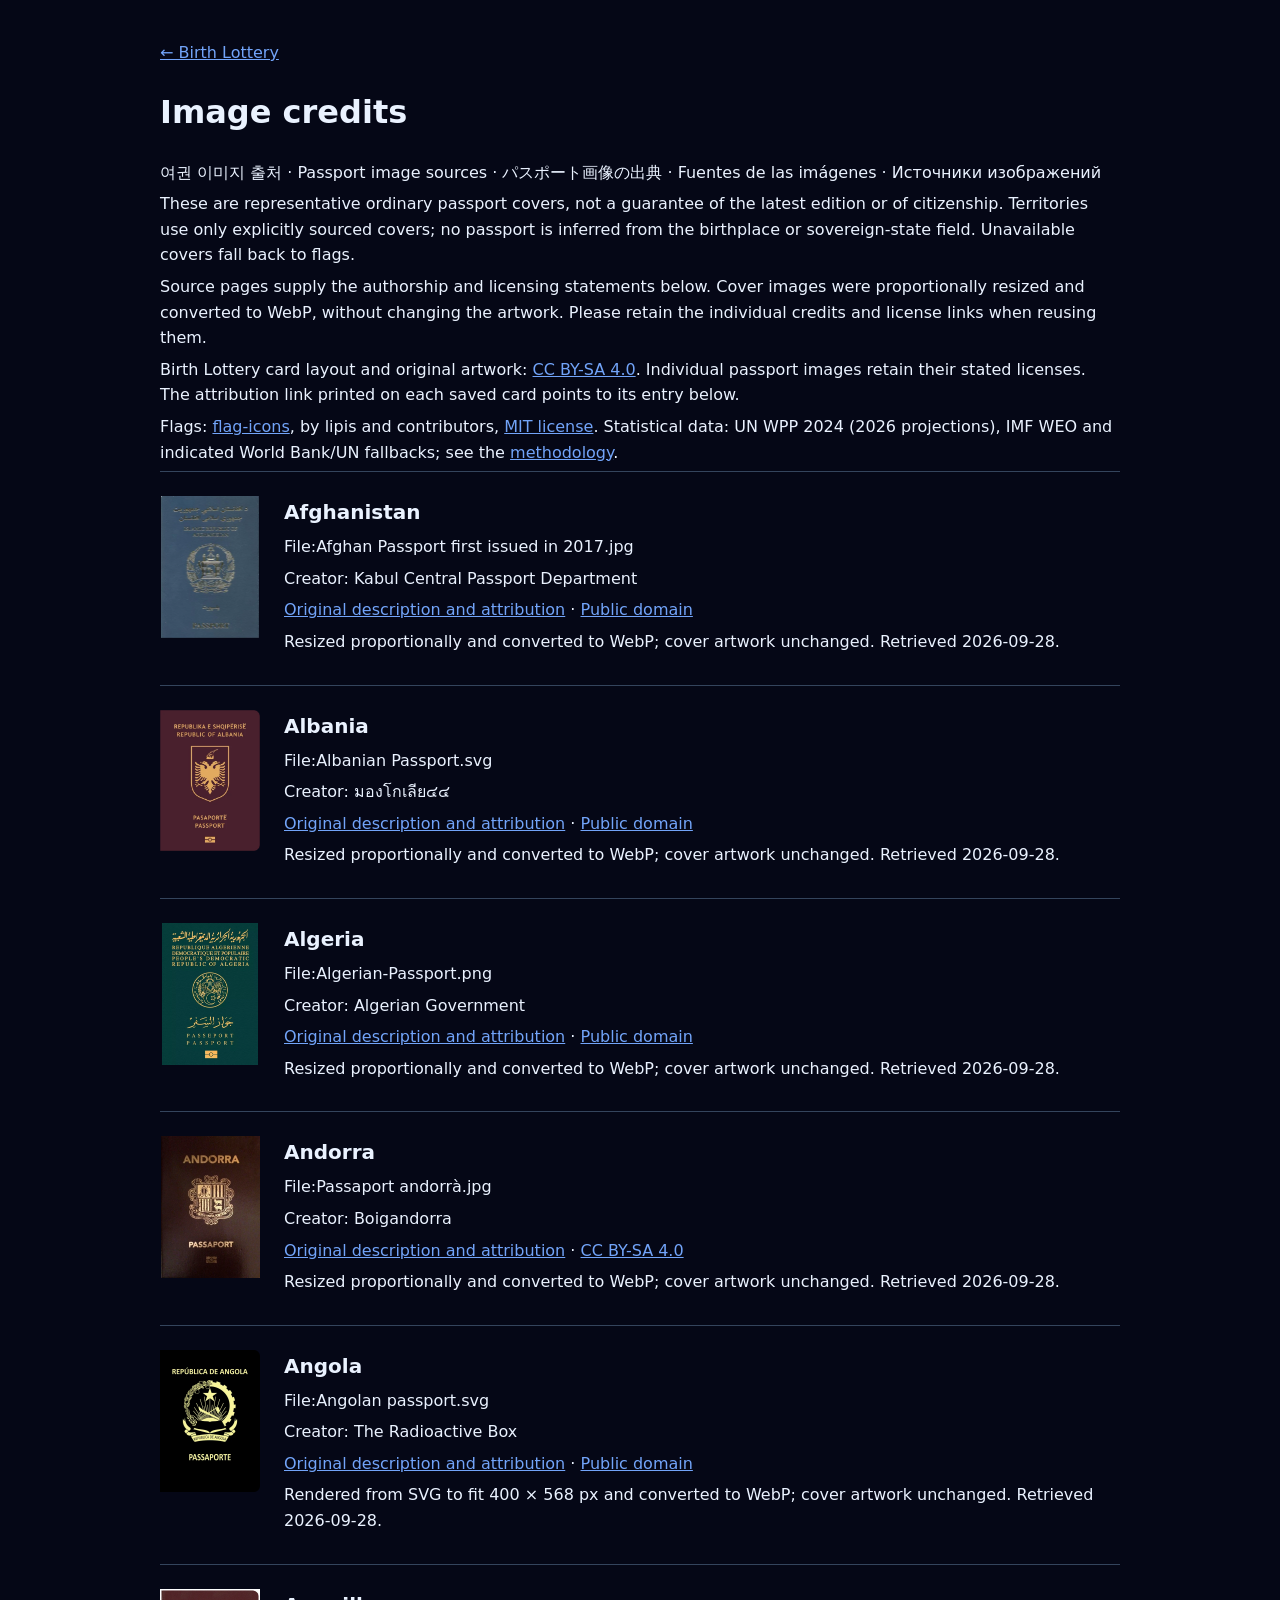
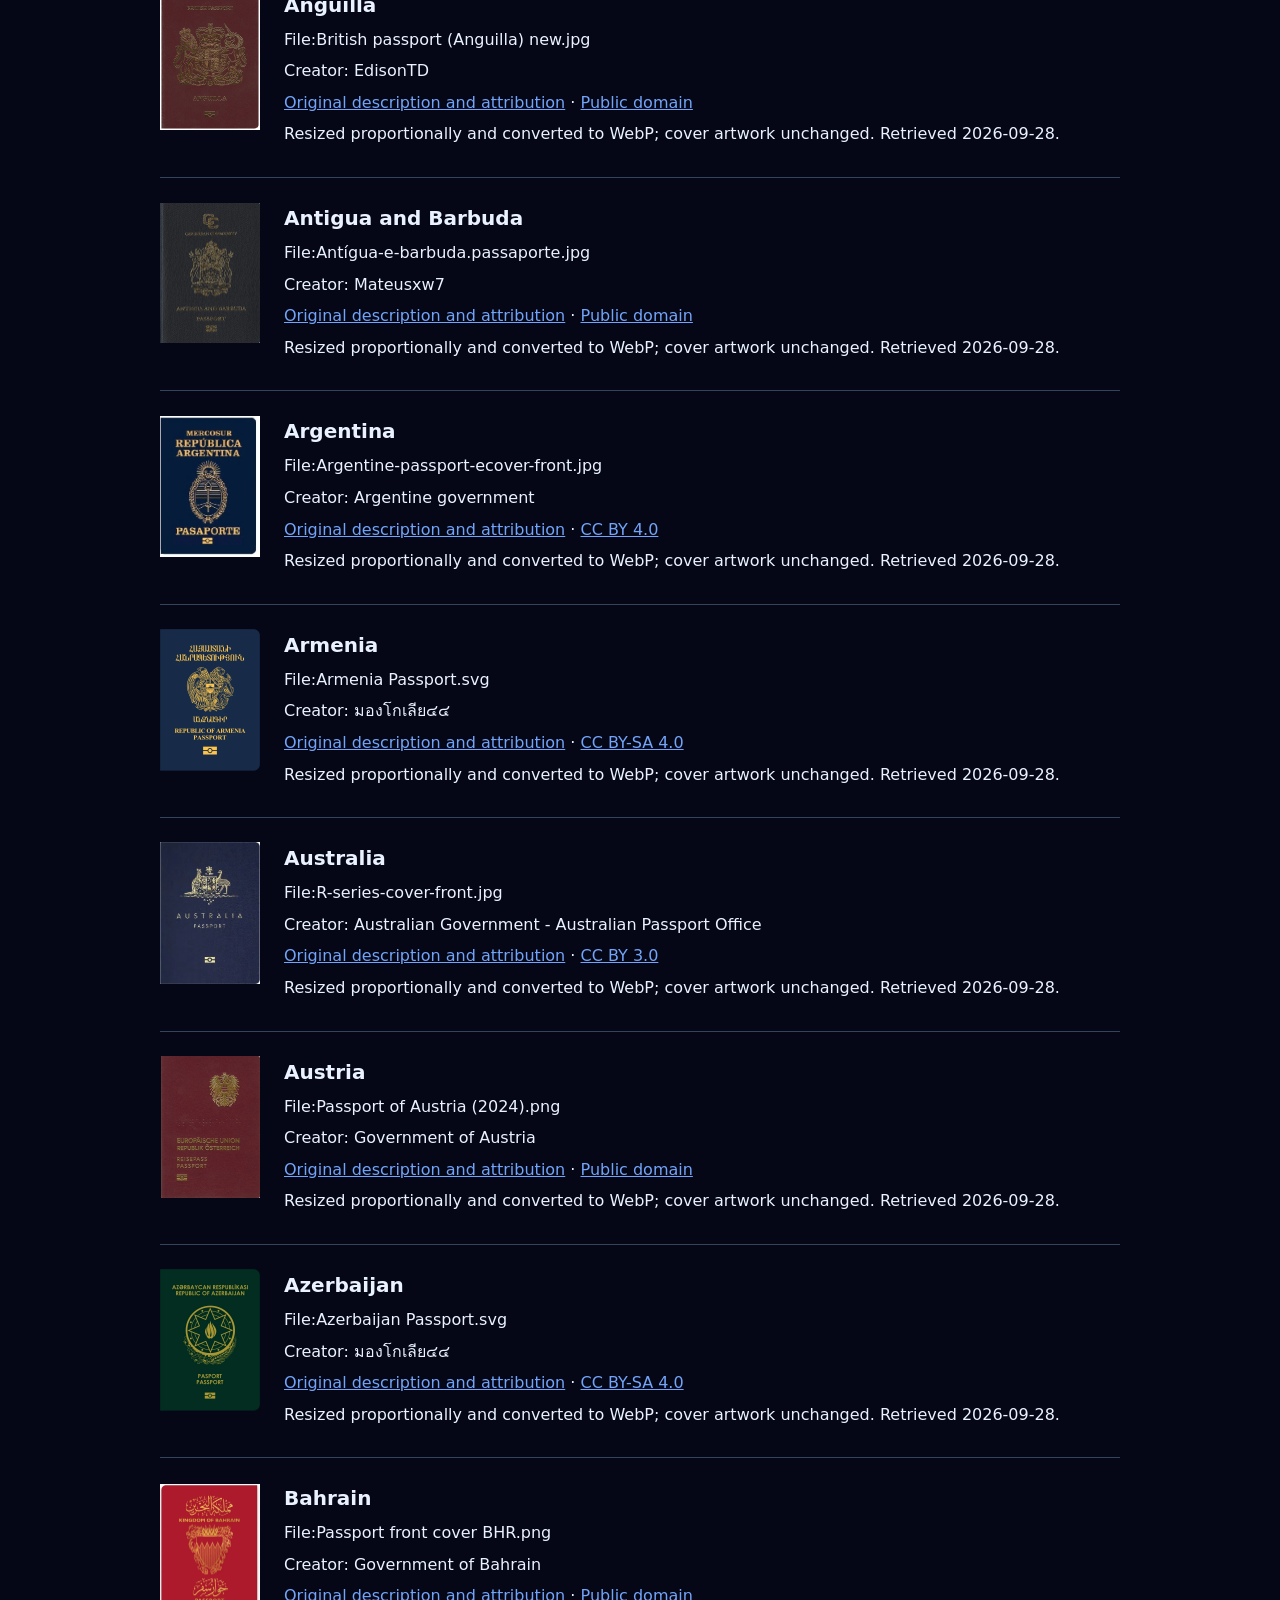
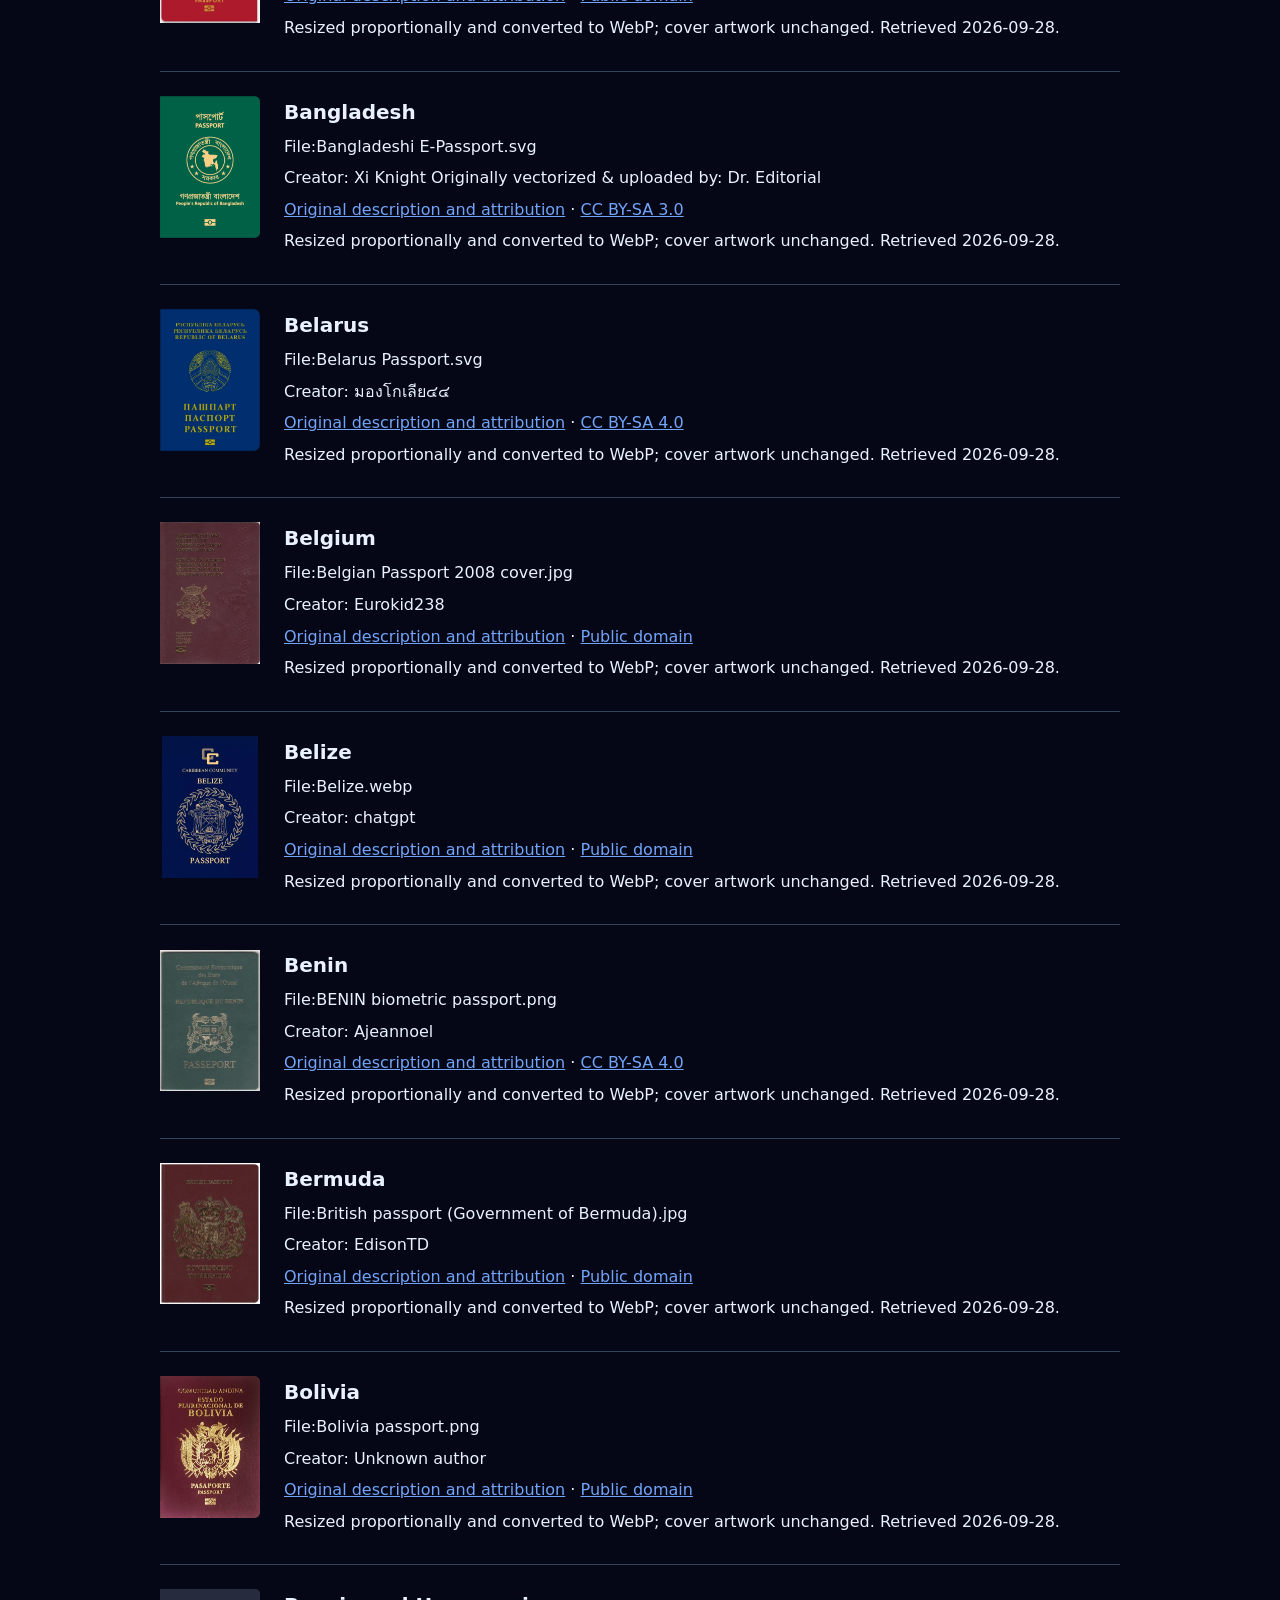
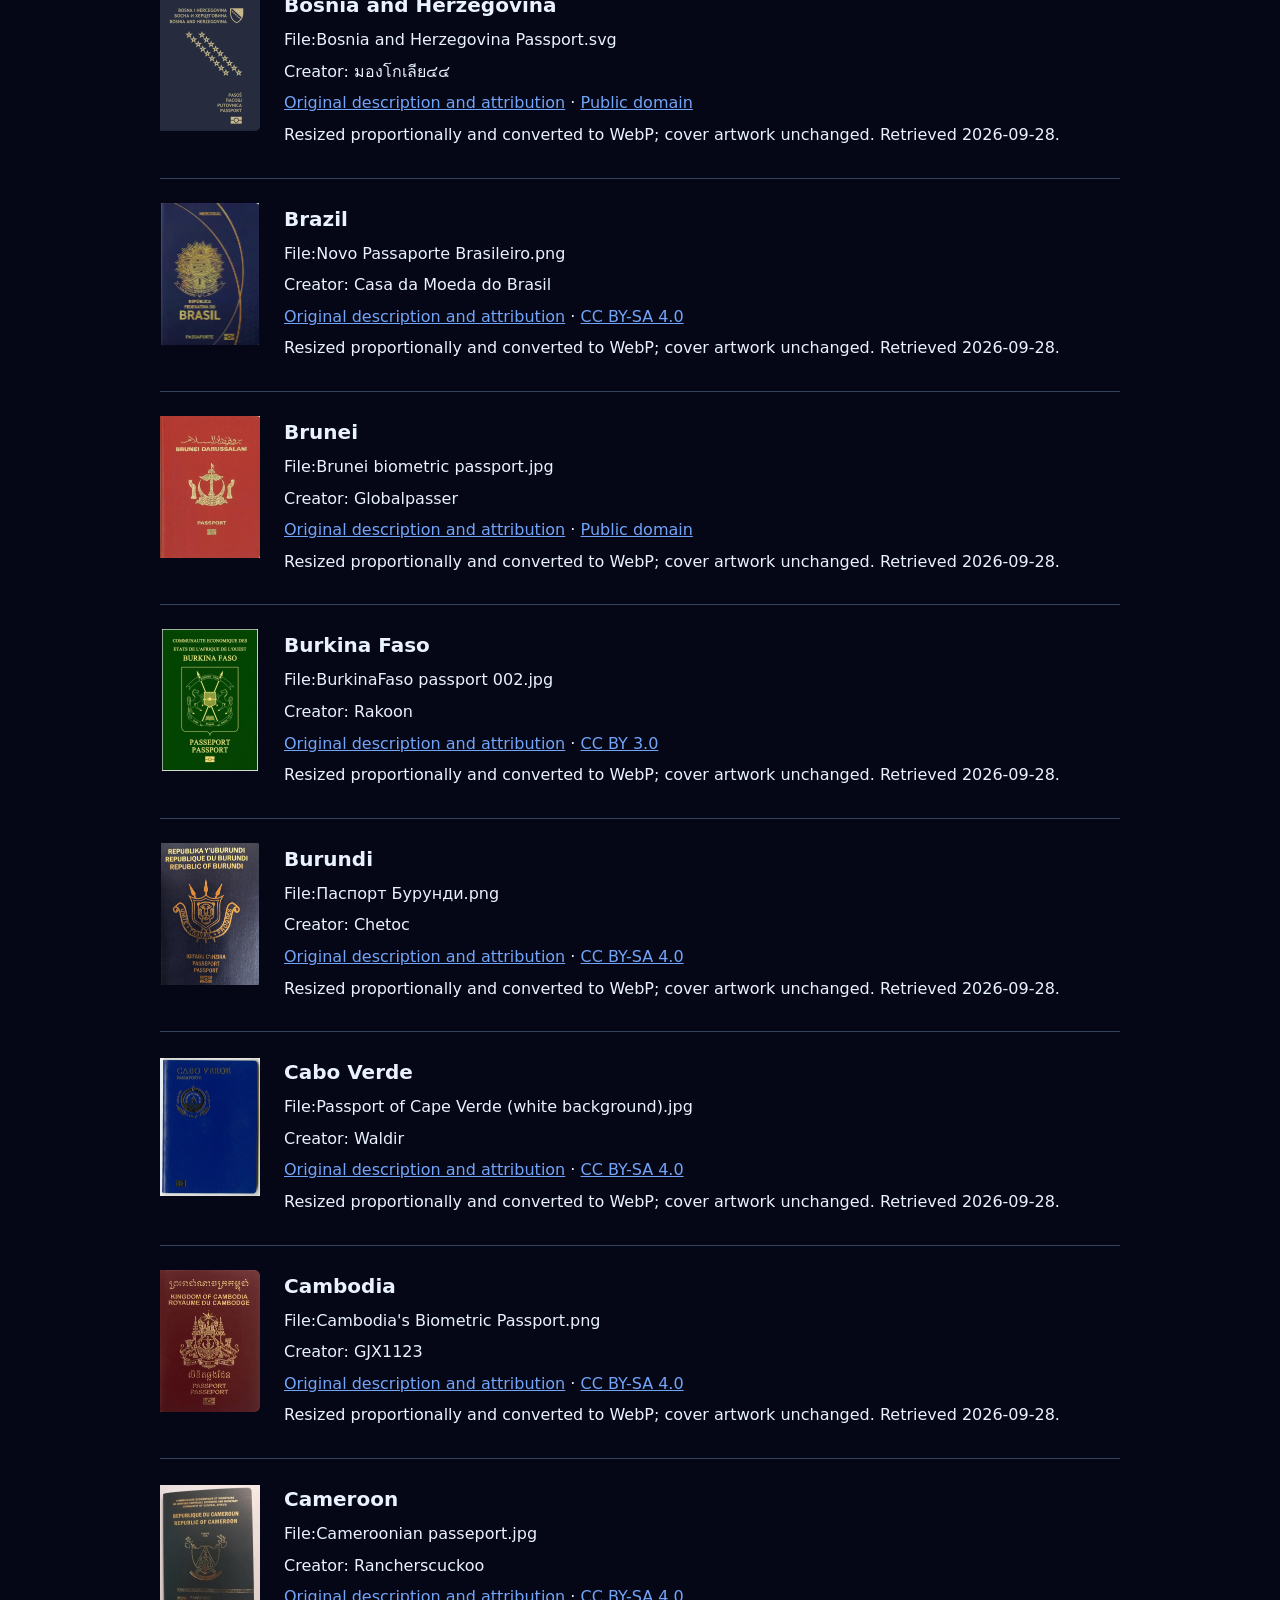
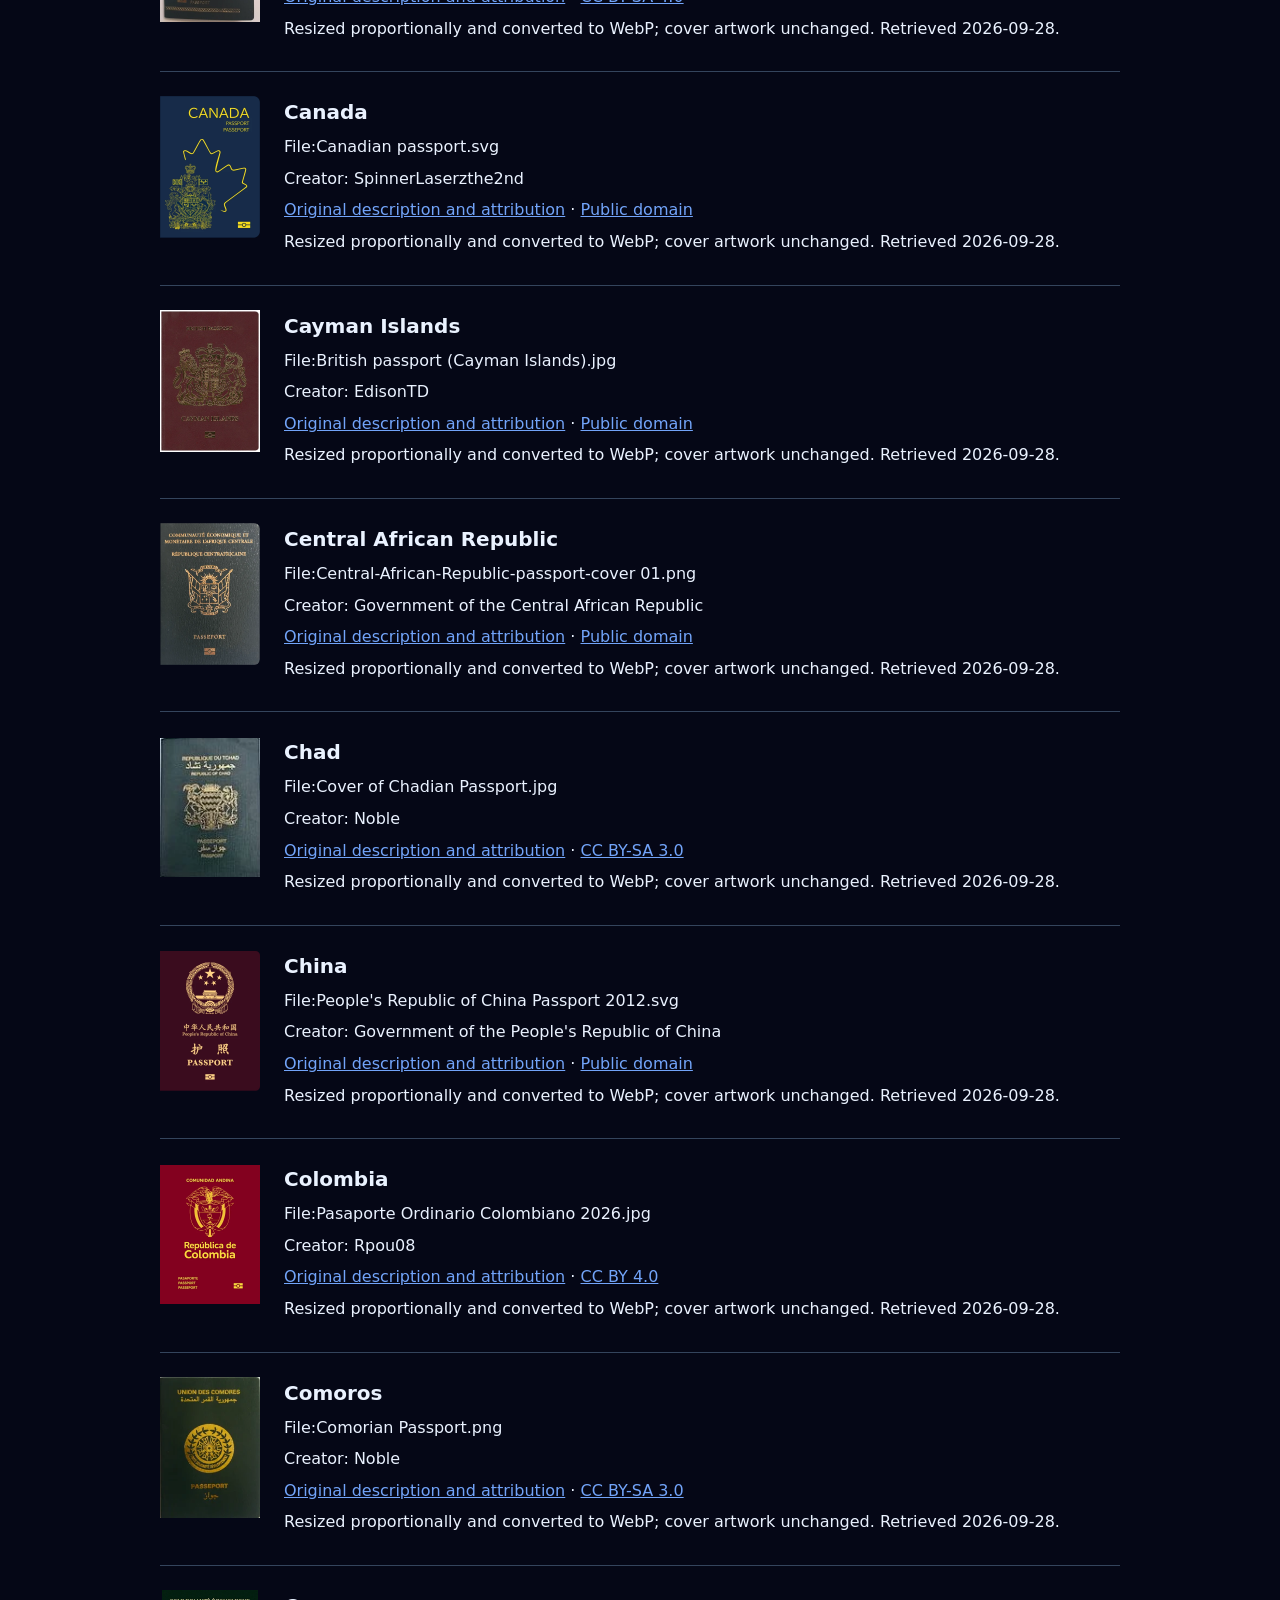
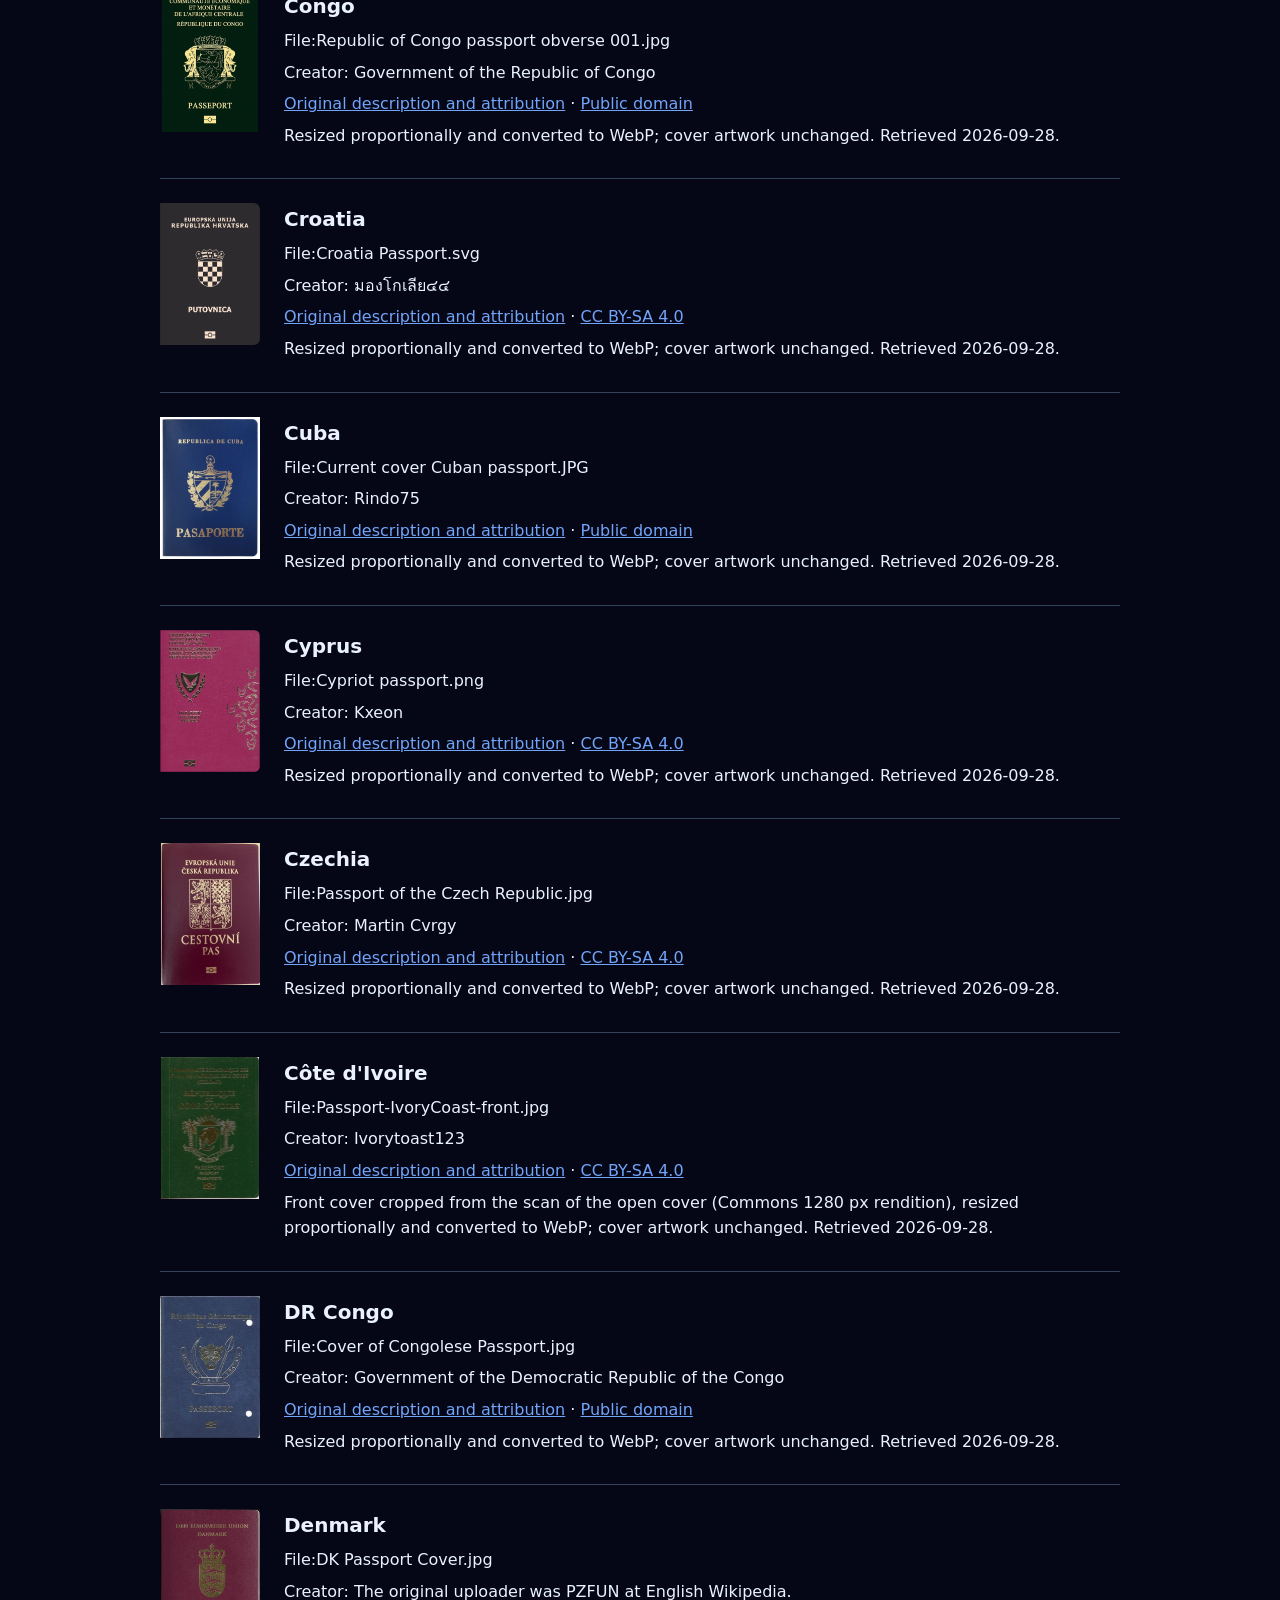
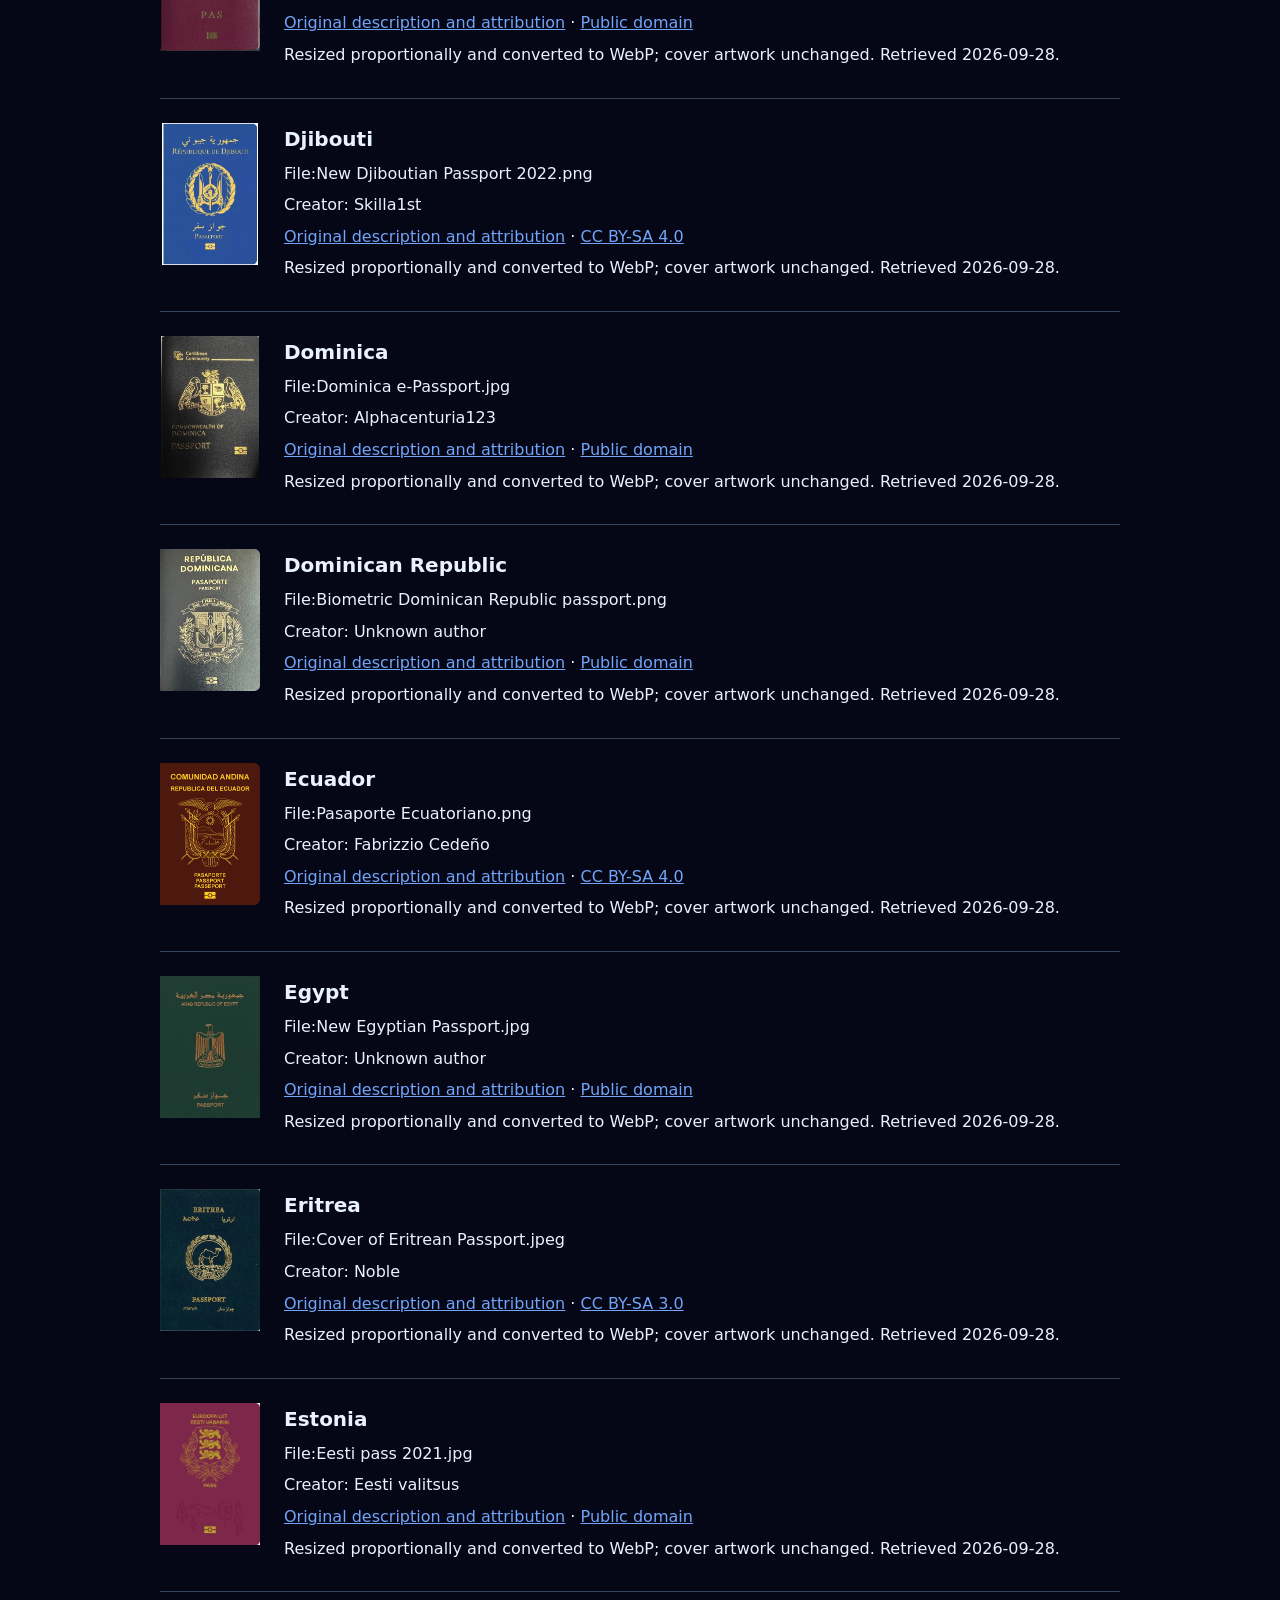
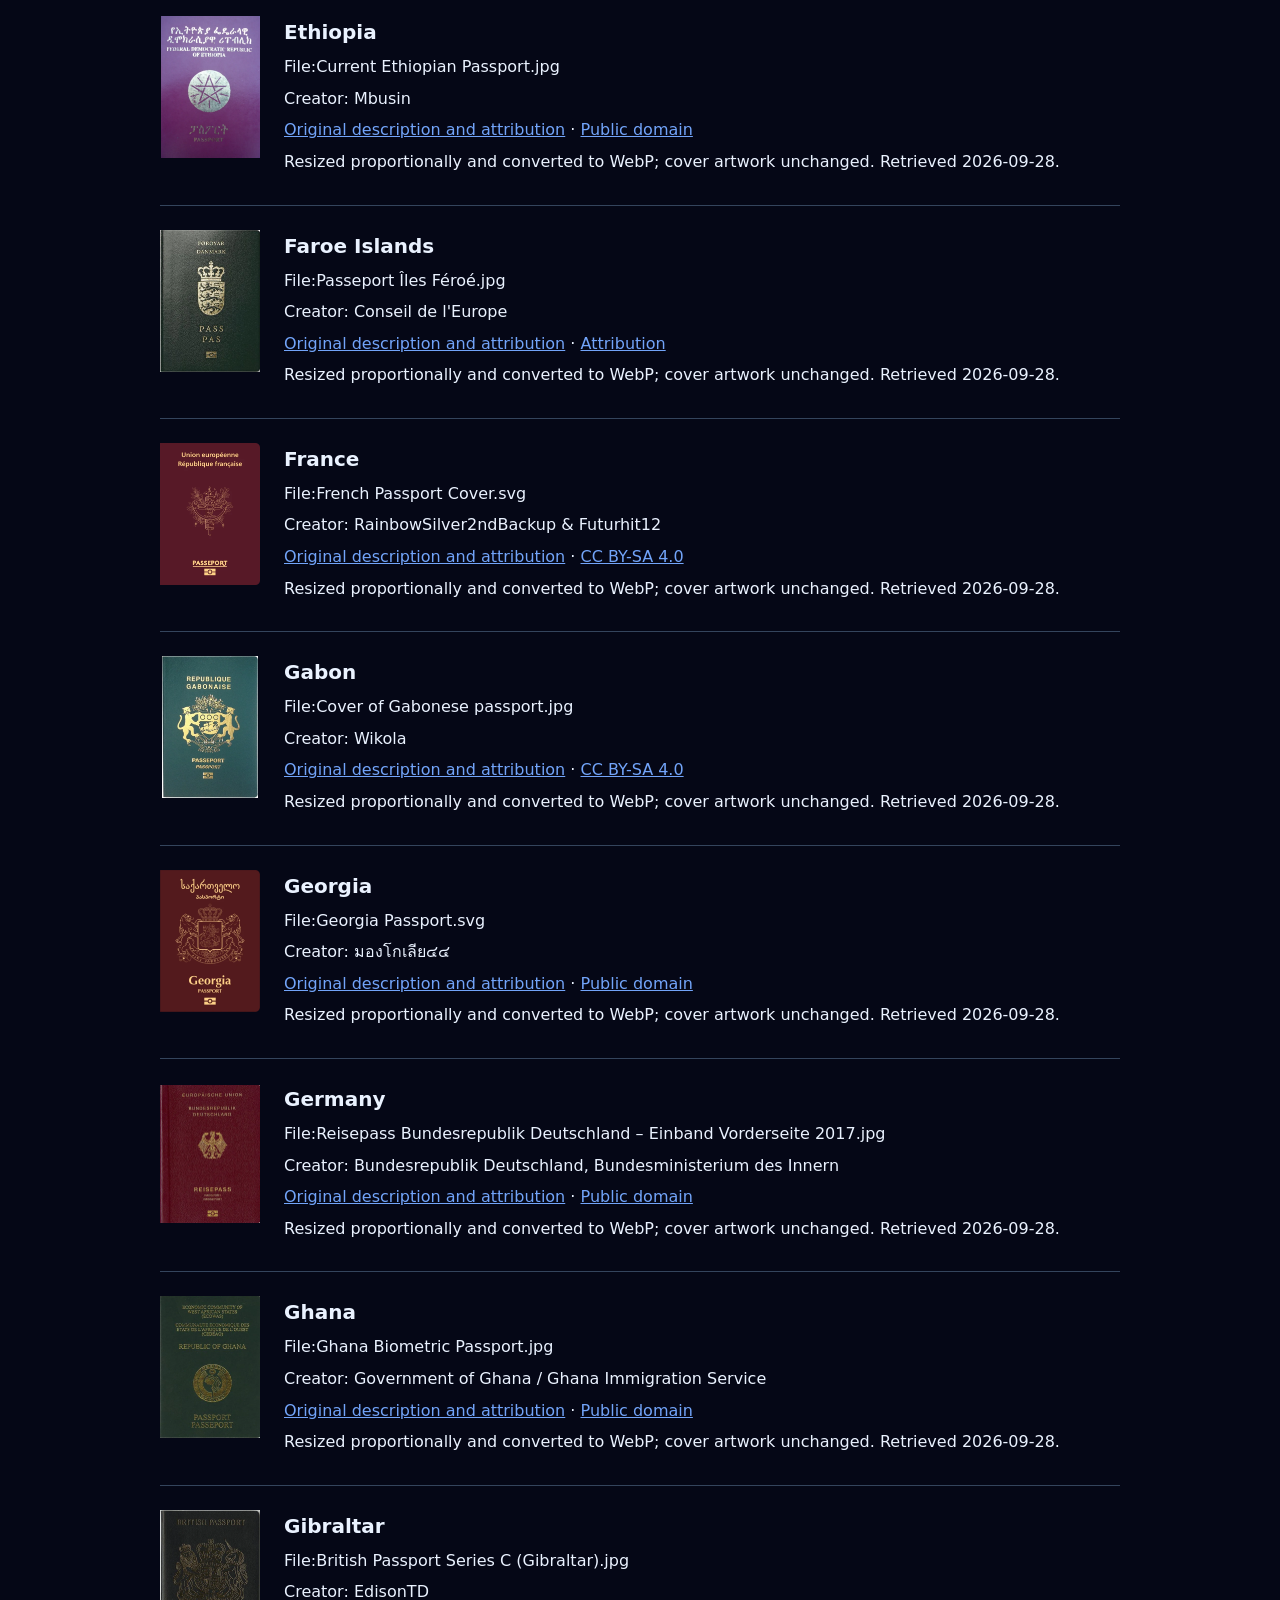
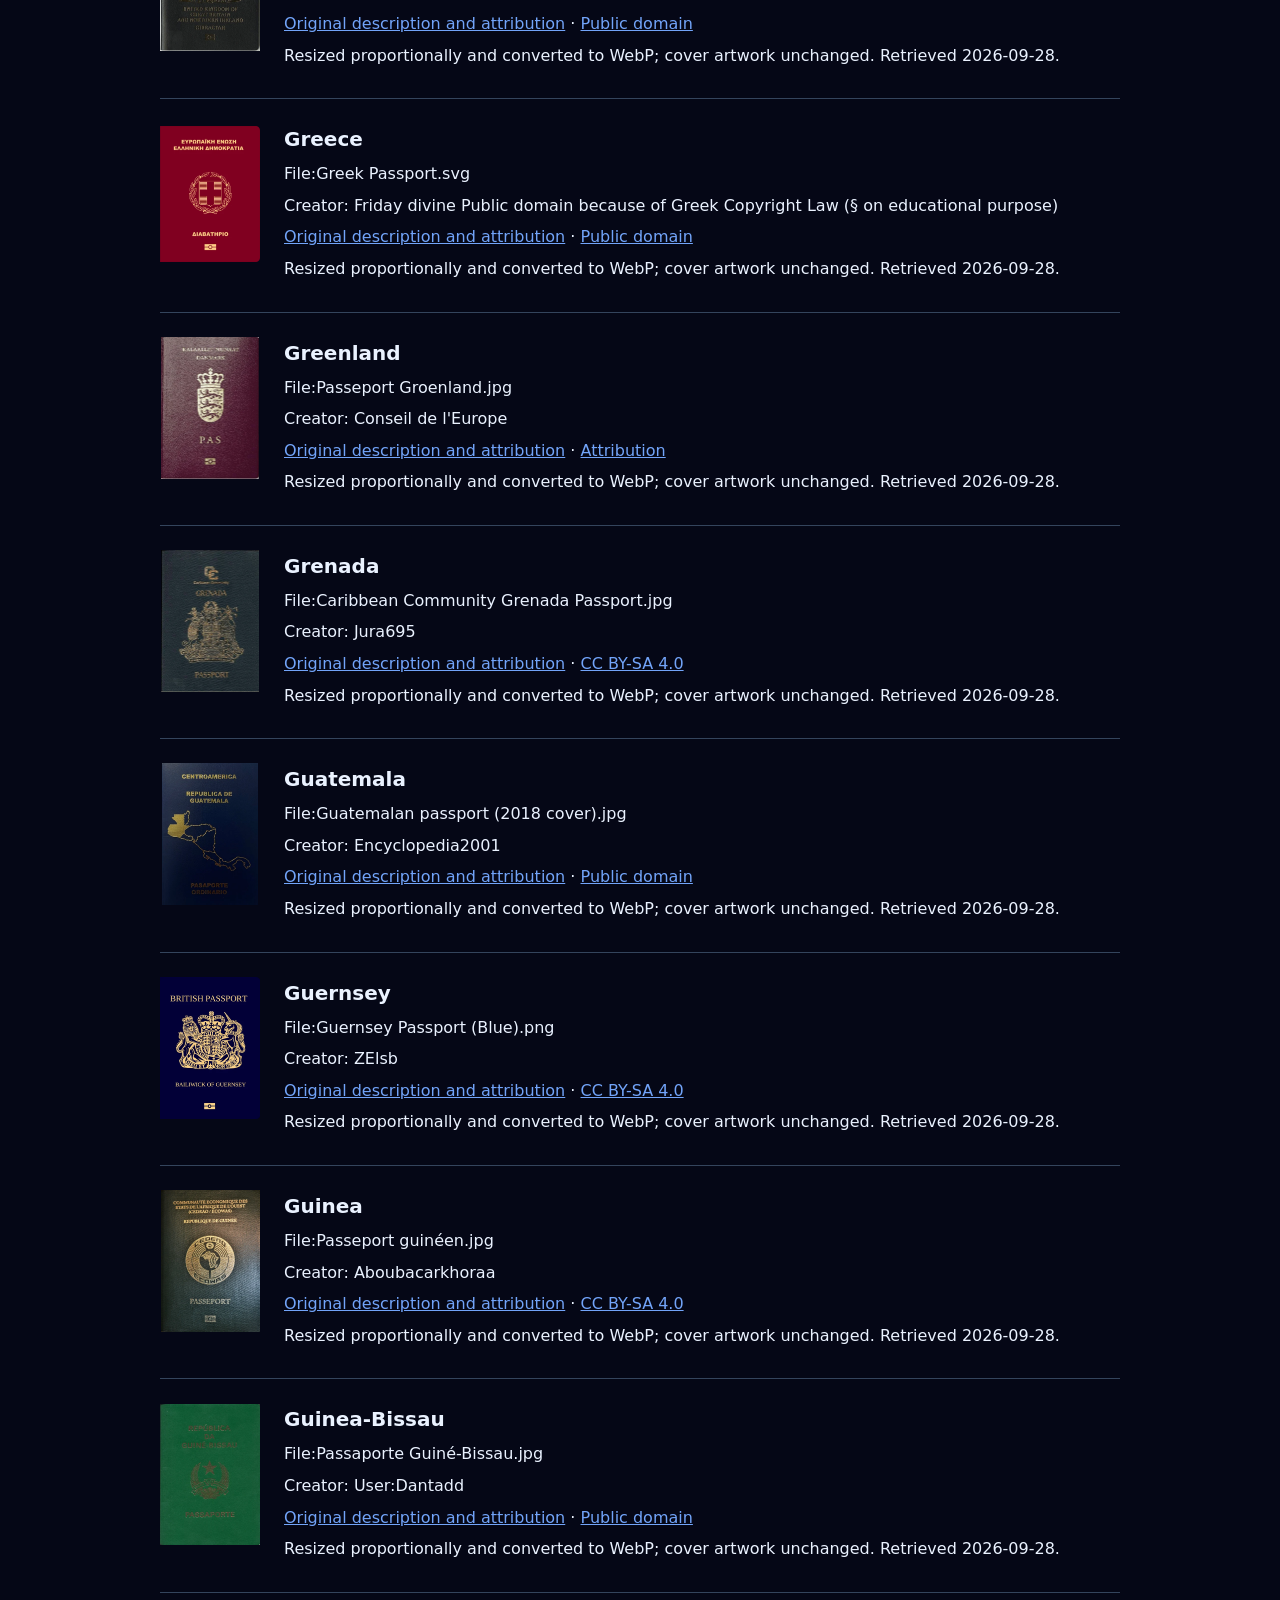
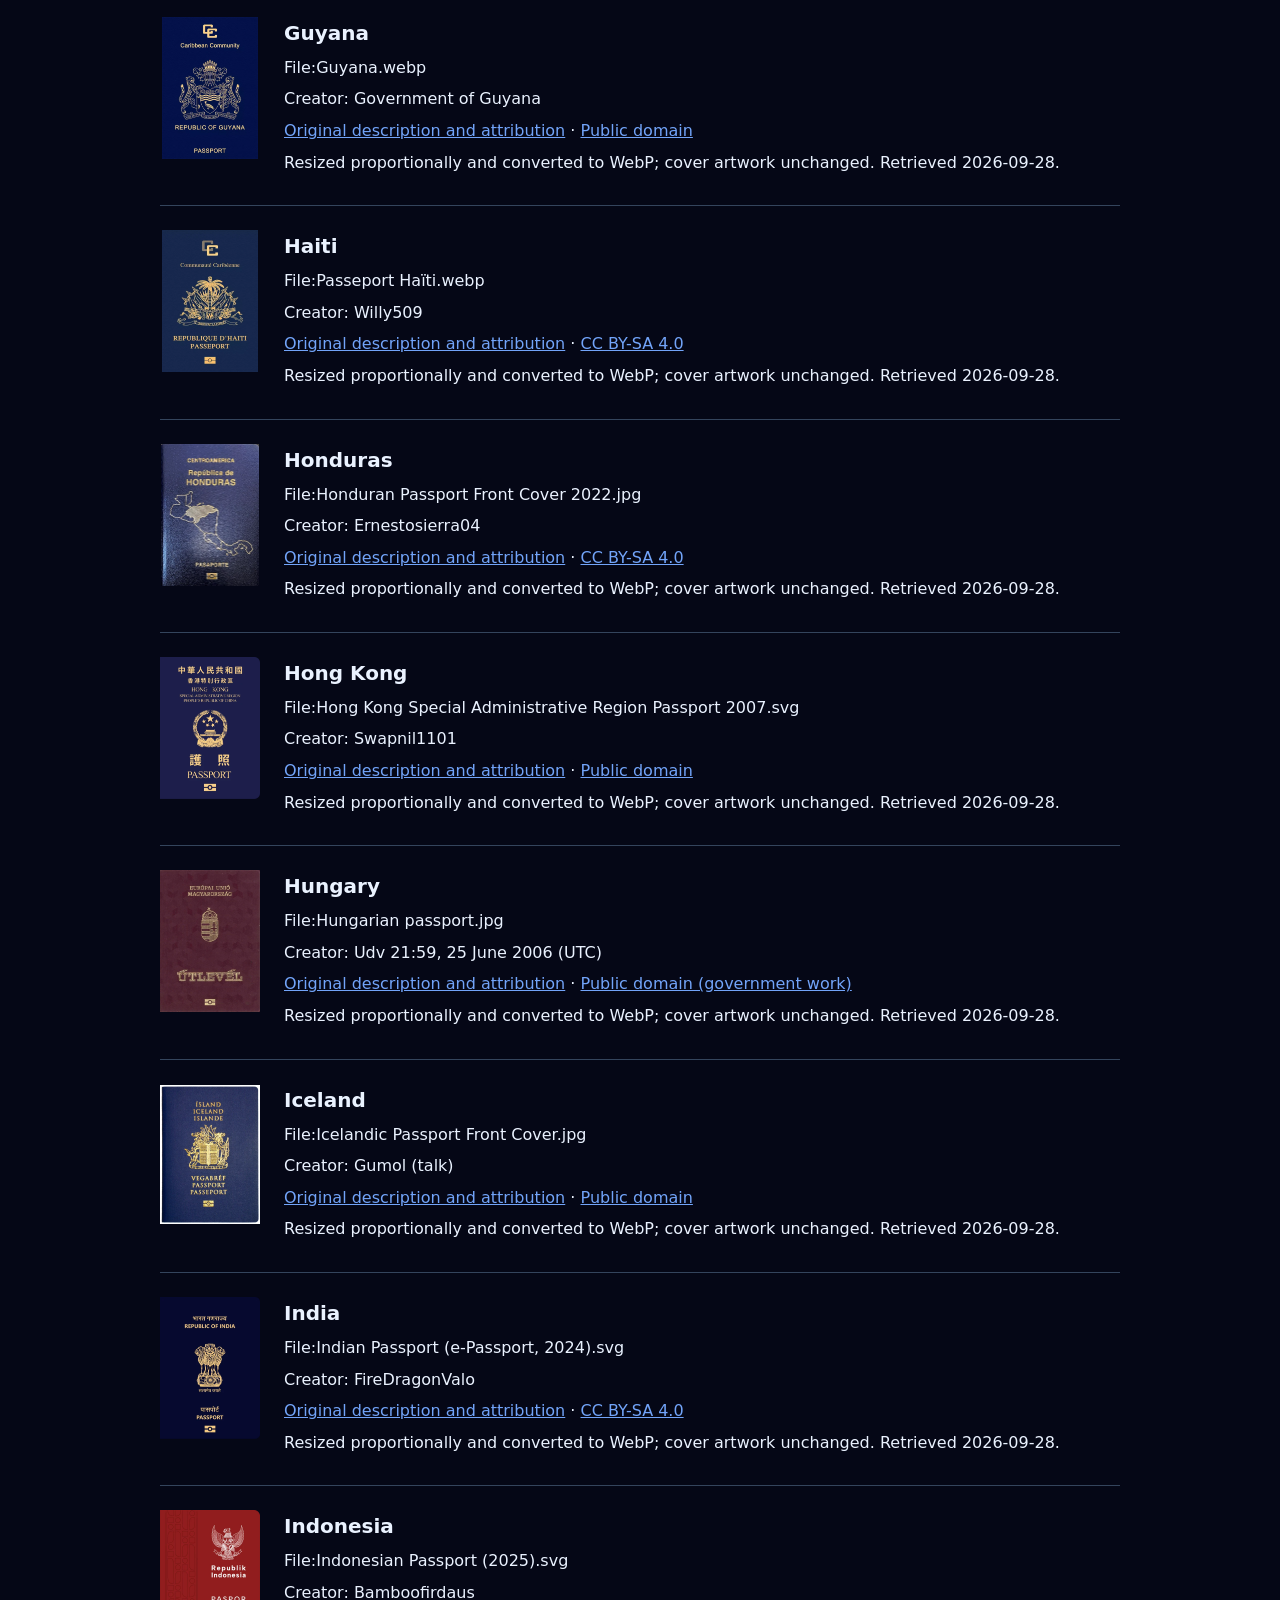
==== commit 73b92a31: "Re-import low-resolution passport covers Five of the ten covers narrower than the card's 250 px cove" ====
--- a/passport-credits.html
+++ b/passport-credits.html
@@ -36,7 +36,7 @@
 <div><h2>Angola</h2><p>File:Angolan passport.svg</p>
 <p>Creator: The Radioactive Box</p>
 <p><a href="https://commons.wikimedia.org/wiki/File:Angolan_passport.svg">Original description and attribution</a> · <a href="https://creativecommons.org/publicdomain/mark/1.0/">Public domain</a></p>
-<p>Resized proportionally and converted to WebP; cover artwork unchanged. Retrieved 2026-09-28.</p></div></article>
+<p>Rendered from SVG to fit 400 × 568 px and converted to WebP; cover artwork unchanged. Retrieved 2026-09-28.</p></div></article>
 <article id="p660">
 <img src="assets/passports/ai.webp" width="100" height="142" loading="lazy" alt="Anguilla passport cover">
 <div><h2>Anguilla</h2><p>File:British passport (Anguilla) new.jpg</p>
@@ -249,10 +249,10 @@
 <p>Resized proportionally and converted to WebP; cover artwork unchanged. Retrieved 2026-09-28.</p></div></article>
 <article id="p384">
 <img src="assets/passports/ci.webp" width="100" height="142" loading="lazy" alt="Côte d&#x27;Ivoire passport cover">
-<div><h2>Côte d&#x27;Ivoire</h2><p>File:Passeport Ivoirien.png</p>
-<p>Creator: Soren17</p>
-<p><a href="https://commons.wikimedia.org/wiki/File:Passeport_Ivoirien.png">Original description and attribution</a> · <a href="https://creativecommons.org/licenses/by-sa/4.0/deed.en">CC BY-SA 4.0</a></p>
-<p>Resized proportionally and converted to WebP; cover artwork unchanged. Retrieved 2026-09-28.</p></div></article>
+<div><h2>Côte d&#x27;Ivoire</h2><p>File:Passport-IvoryCoast-front.jpg</p>
+<p>Creator: Ivorytoast123</p>
+<p><a href="https://commons.wikimedia.org/wiki/File:Passport-IvoryCoast-front.jpg">Original description and attribution</a> · <a href="https://creativecommons.org/licenses/by-sa/4.0/deed.en">CC BY-SA 4.0</a></p>
+<p>Front cover cropped from the scan of the open cover (Commons 1280 px rendition), resized proportionally and converted to WebP; cover artwork unchanged. Retrieved 2026-09-28.</p></div></article>
 <article id="p180">
 <img src="assets/passports/cd.webp" width="100" height="142" loading="lazy" alt="DR Congo passport cover">
 <div><h2>DR Congo</h2><p>File:Cover of Congolese Passport.jpg</p>
@@ -504,7 +504,7 @@
 <div><h2>Kazakhstan</h2><p>File:Kazakhstan Passport.svg</p>
 <p>Creator: Murat Karibay</p>
 <p><a href="https://commons.wikimedia.org/wiki/File:Kazakhstan_Passport.svg">Original description and attribution</a> · <a href="https://commons.wikimedia.org/wiki/File:Kazakhstan_Passport.svg">Public domain (government work)</a></p>
-<p>Resized proportionally and converted to WebP; cover artwork unchanged. Retrieved 2026-09-28.</p></div></article>
+<p>Rendered from SVG to fit 400 × 568 px and converted to WebP; cover artwork unchanged. Retrieved 2026-09-28.</p></div></article>
 <article id="p404">
 <img src="assets/passports/ke.webp" width="100" height="142" loading="lazy" alt="Kenya passport cover">
 <div><h2>Kenya</h2><p>File:Kenyan E-passport.jpg</p>
@@ -777,10 +777,10 @@
 <p>Resized proportionally and converted to WebP; cover artwork unchanged. Retrieved 2026-09-28.</p></div></article>
 <article id="p643">
 <img src="assets/passports/ru.webp" width="100" height="142" loading="lazy" alt="Russia passport cover">
-<div><h2>Russia</h2><p>Gallery Slideshow</p>
+<div><h2>Russia</h2><p>File:Russian Passport (External).svg</p>
 <p>Creator: Swapnil1101</p>
 <p><a href="https://commons.wikimedia.org/wiki/File:Russian_Passport_(External).svg">Original description and attribution</a> · <a href="https://commons.wikimedia.org/wiki/File:Russian_Passport_(External).svg">Public domain (government work)</a></p>
-<p>Resized proportionally and converted to WebP; cover artwork unchanged. Retrieved 2026-09-28.</p></div></article>
+<p>Rendered from SVG to fit 400 × 568 px and converted to WebP; cover artwork unchanged. Retrieved 2026-09-28.</p></div></article>
 <article id="p646">
 <img src="assets/passports/rw.webp" width="100" height="142" loading="lazy" alt="Rwanda passport cover">
 <div><h2>Rwanda</h2><p>File:Rwandan Passport.webp</p>
@@ -996,7 +996,7 @@
 <div><h2>Türkiye</h2><p>File:Turkish Passport.svg</p>
 <p>Creator: Swapnil1101</p>
 <p><a href="https://commons.wikimedia.org/wiki/File:Turkish_Passport.svg">Original description and attribution</a> · <a href="https://creativecommons.org/licenses/by-sa/4.0/deed.en">CC BY-SA 4.0</a></p>
-<p>Resized proportionally and converted to WebP; cover artwork unchanged. Retrieved 2026-09-28.</p></div></article>
+<p>Rendered from SVG to fit 400 × 568 px and converted to WebP; cover artwork unchanged. Retrieved 2026-09-28.</p></div></article>
 <article id="p800">
 <img src="assets/passports/ug.webp" width="100" height="142" loading="lazy" alt="Uganda passport cover">
 <div><h2>Uganda</h2><p>File:Uganda Passport - Ordinary Passport New 2019.jpg</p>
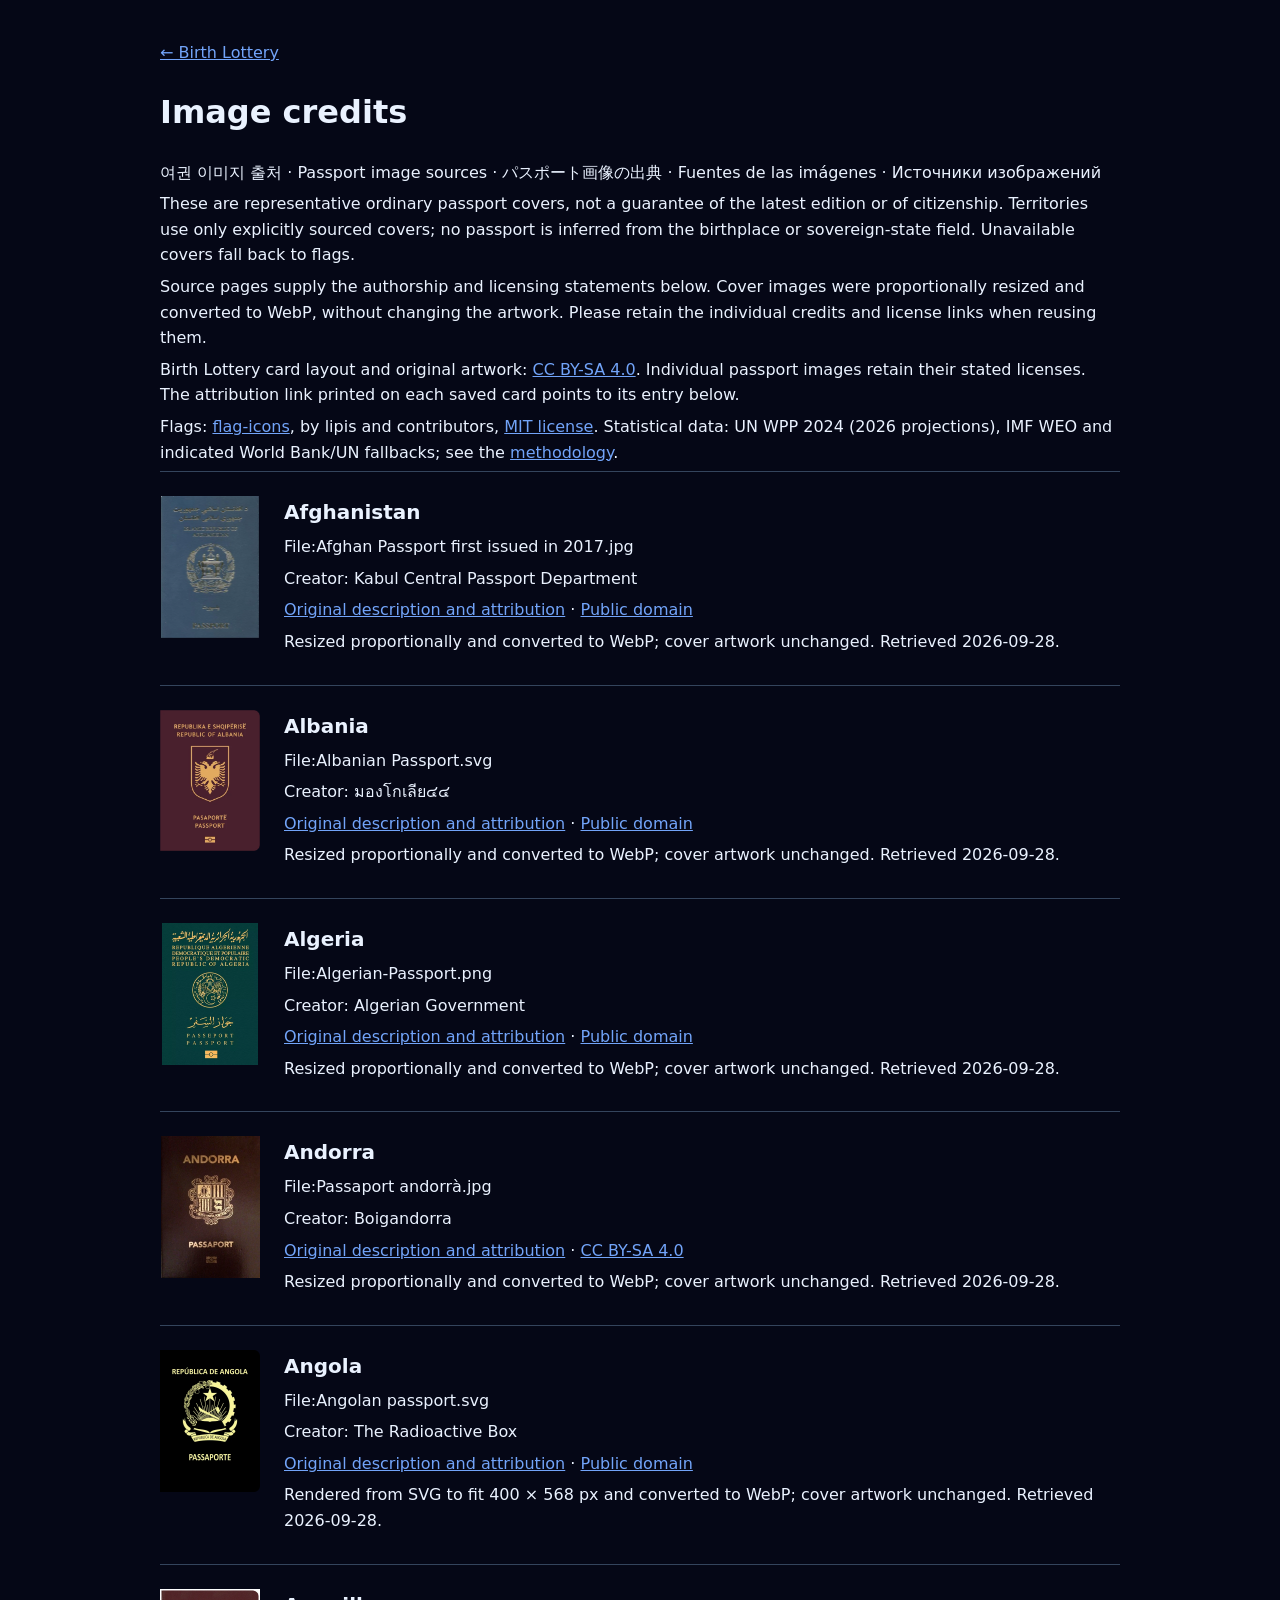
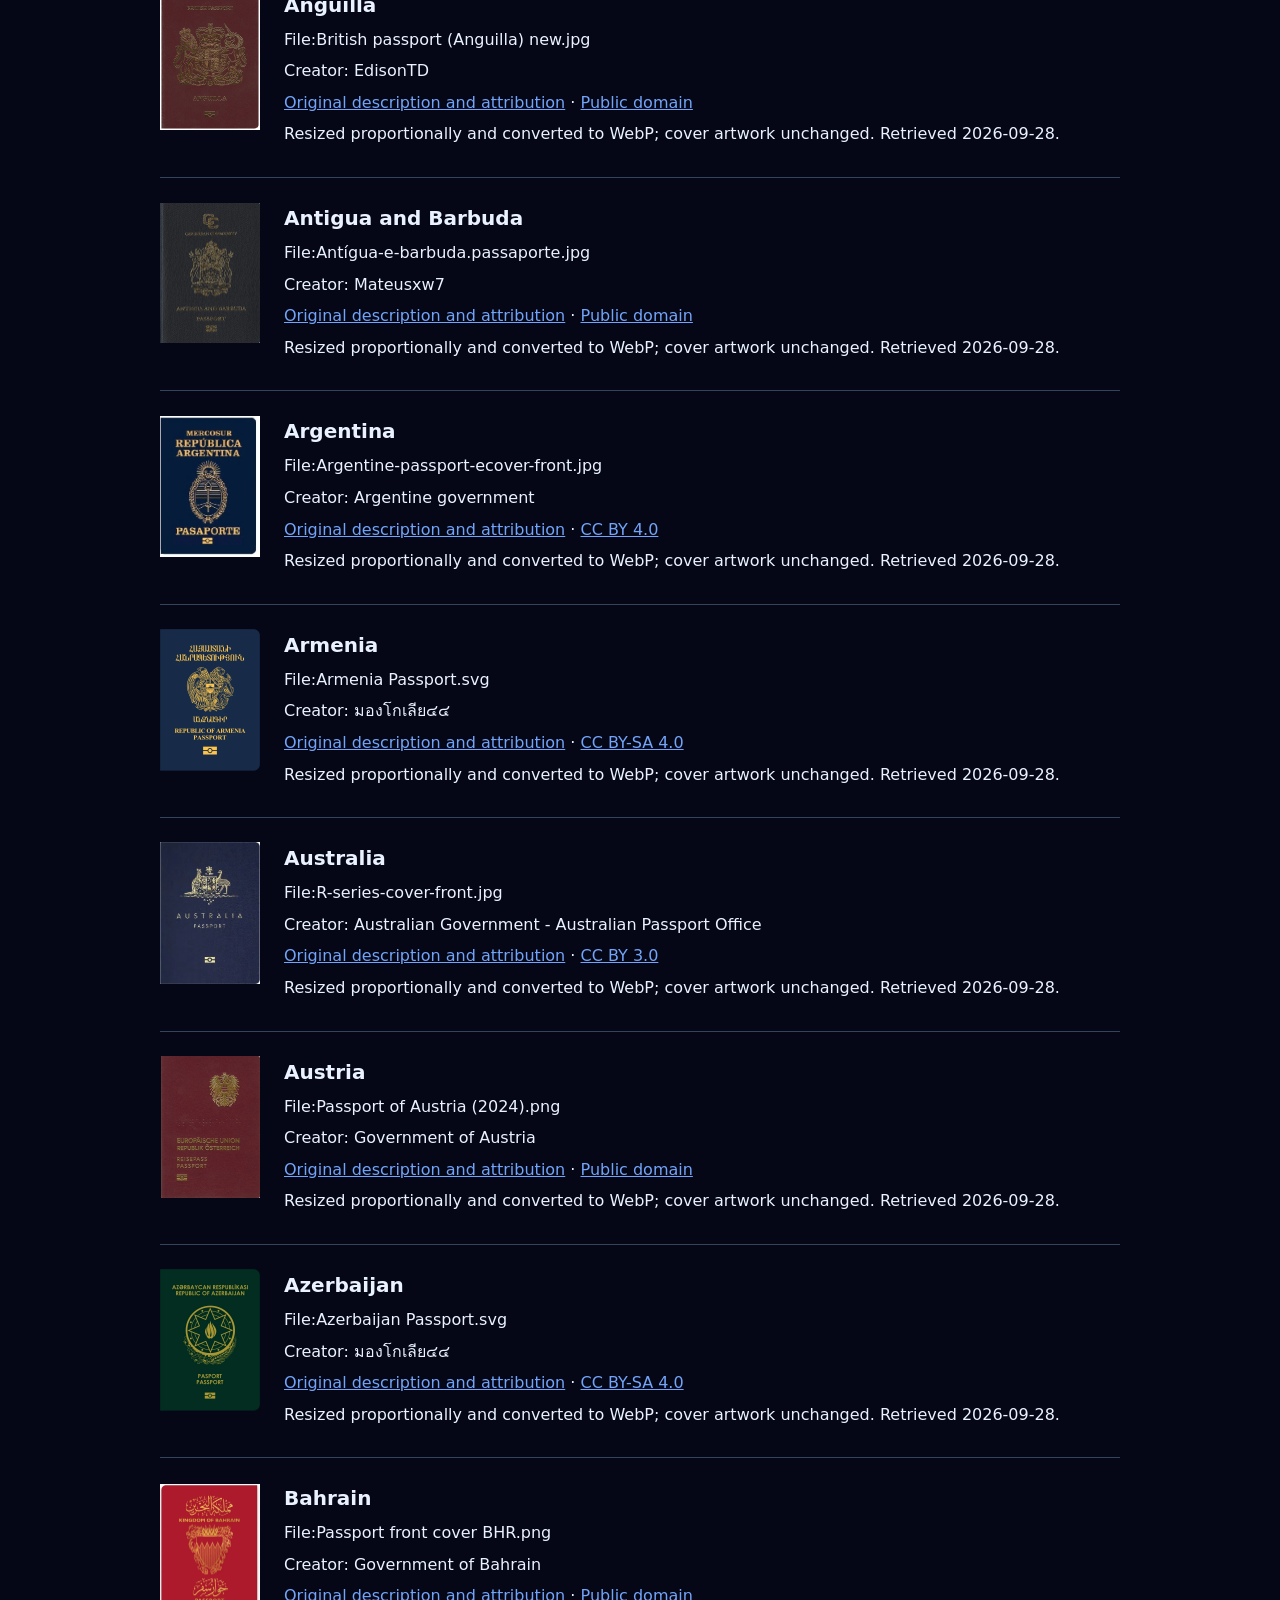
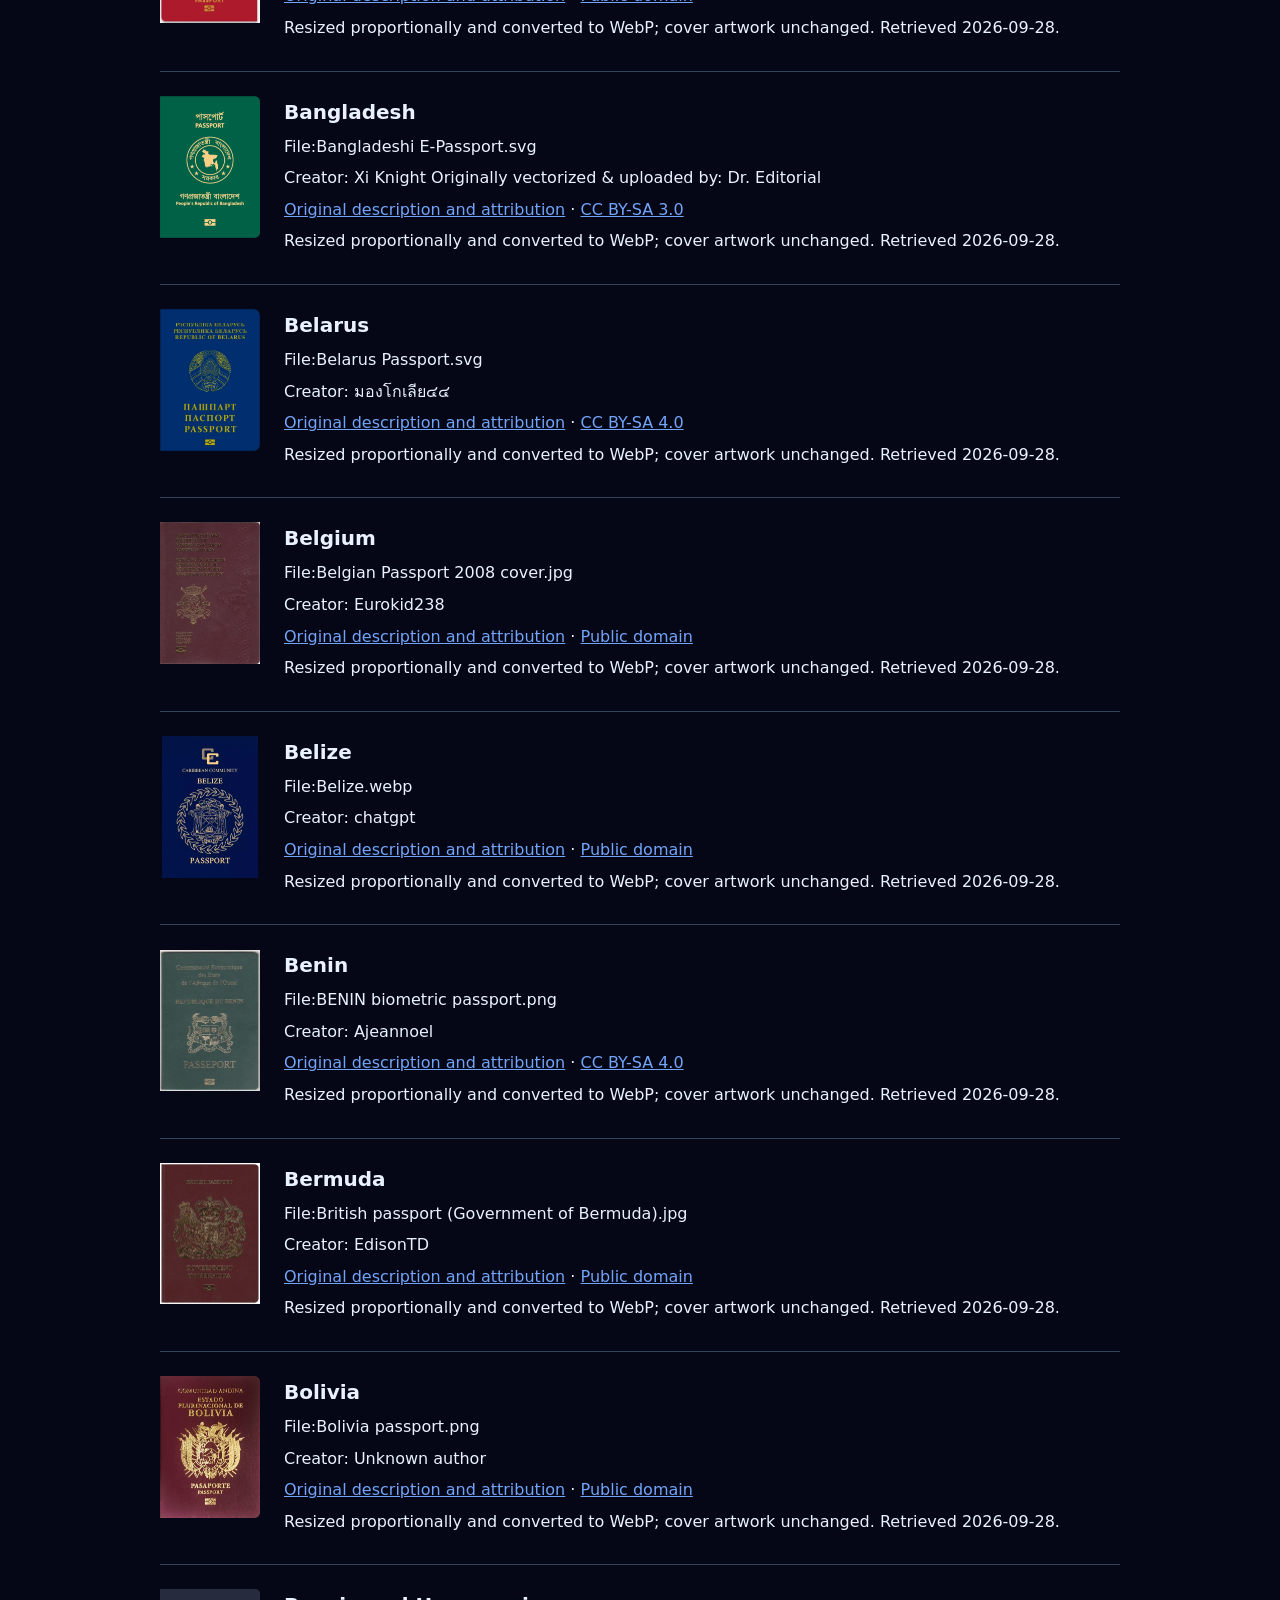
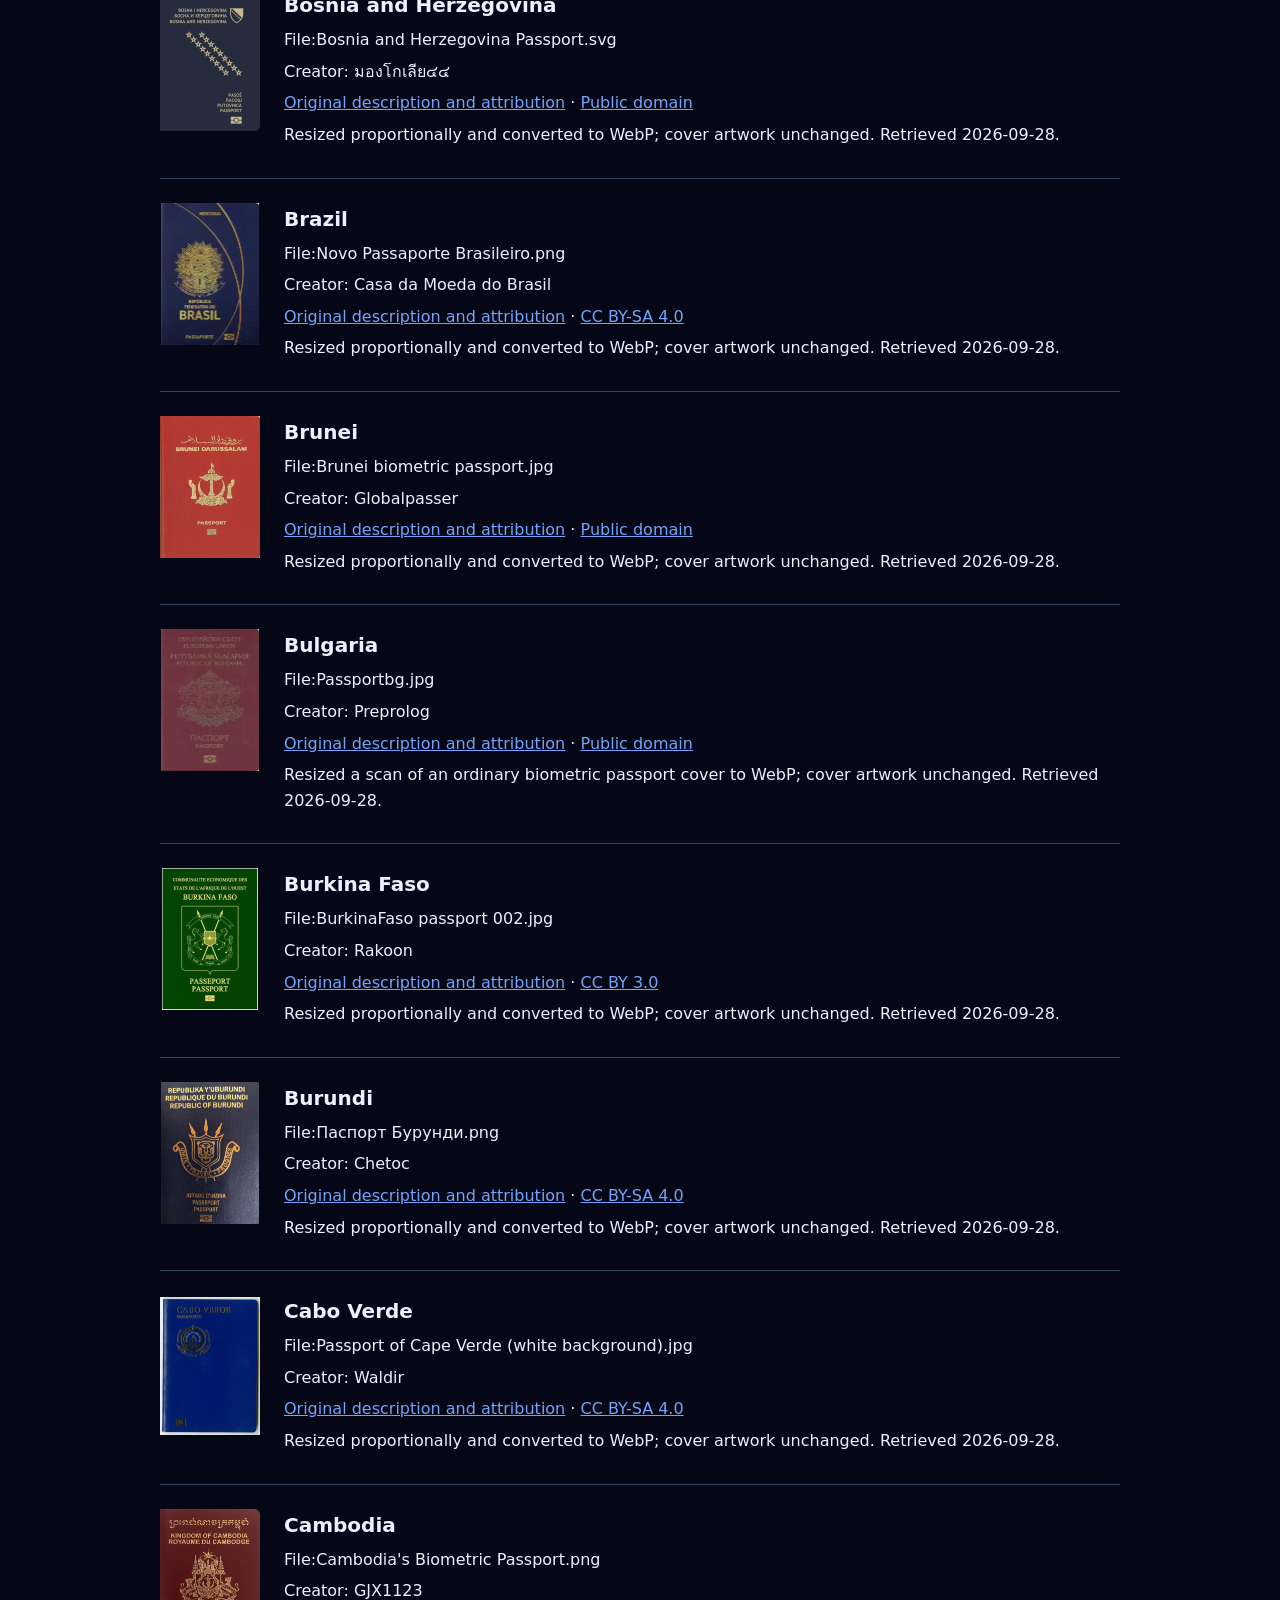
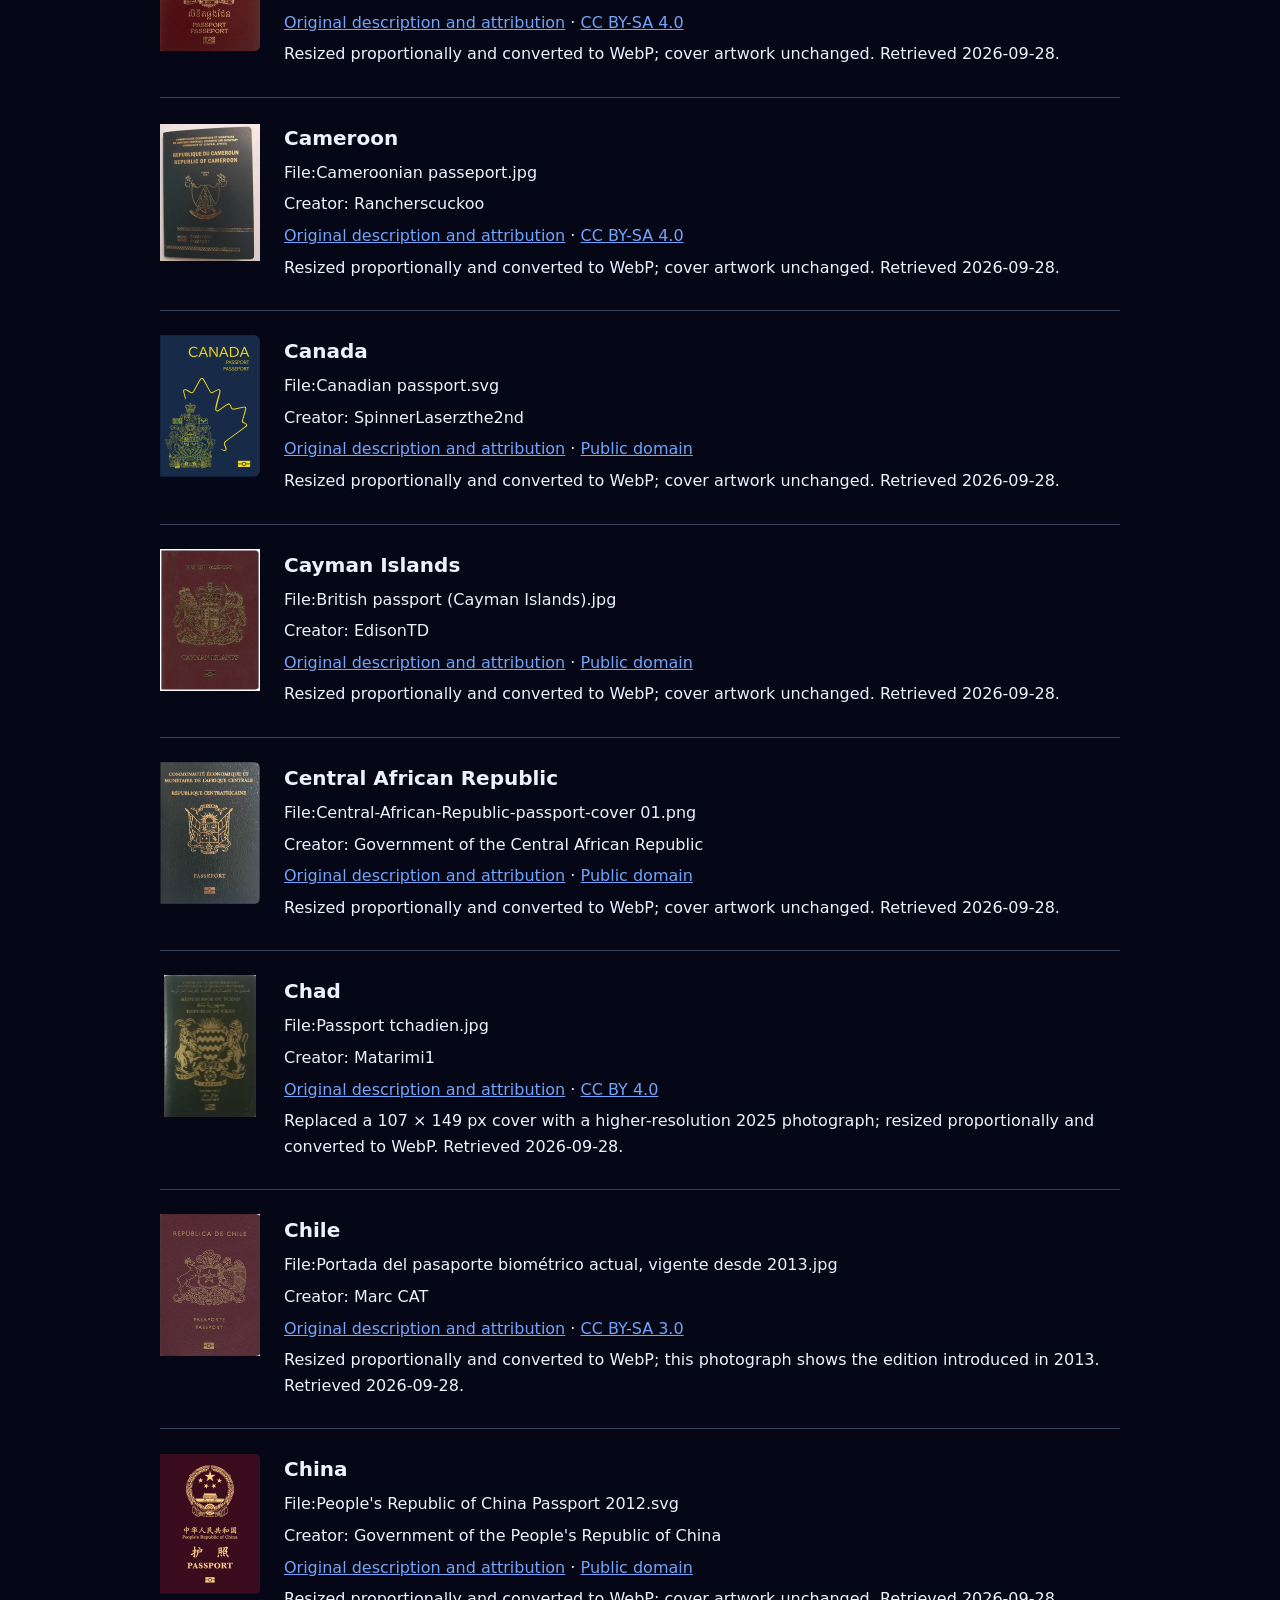
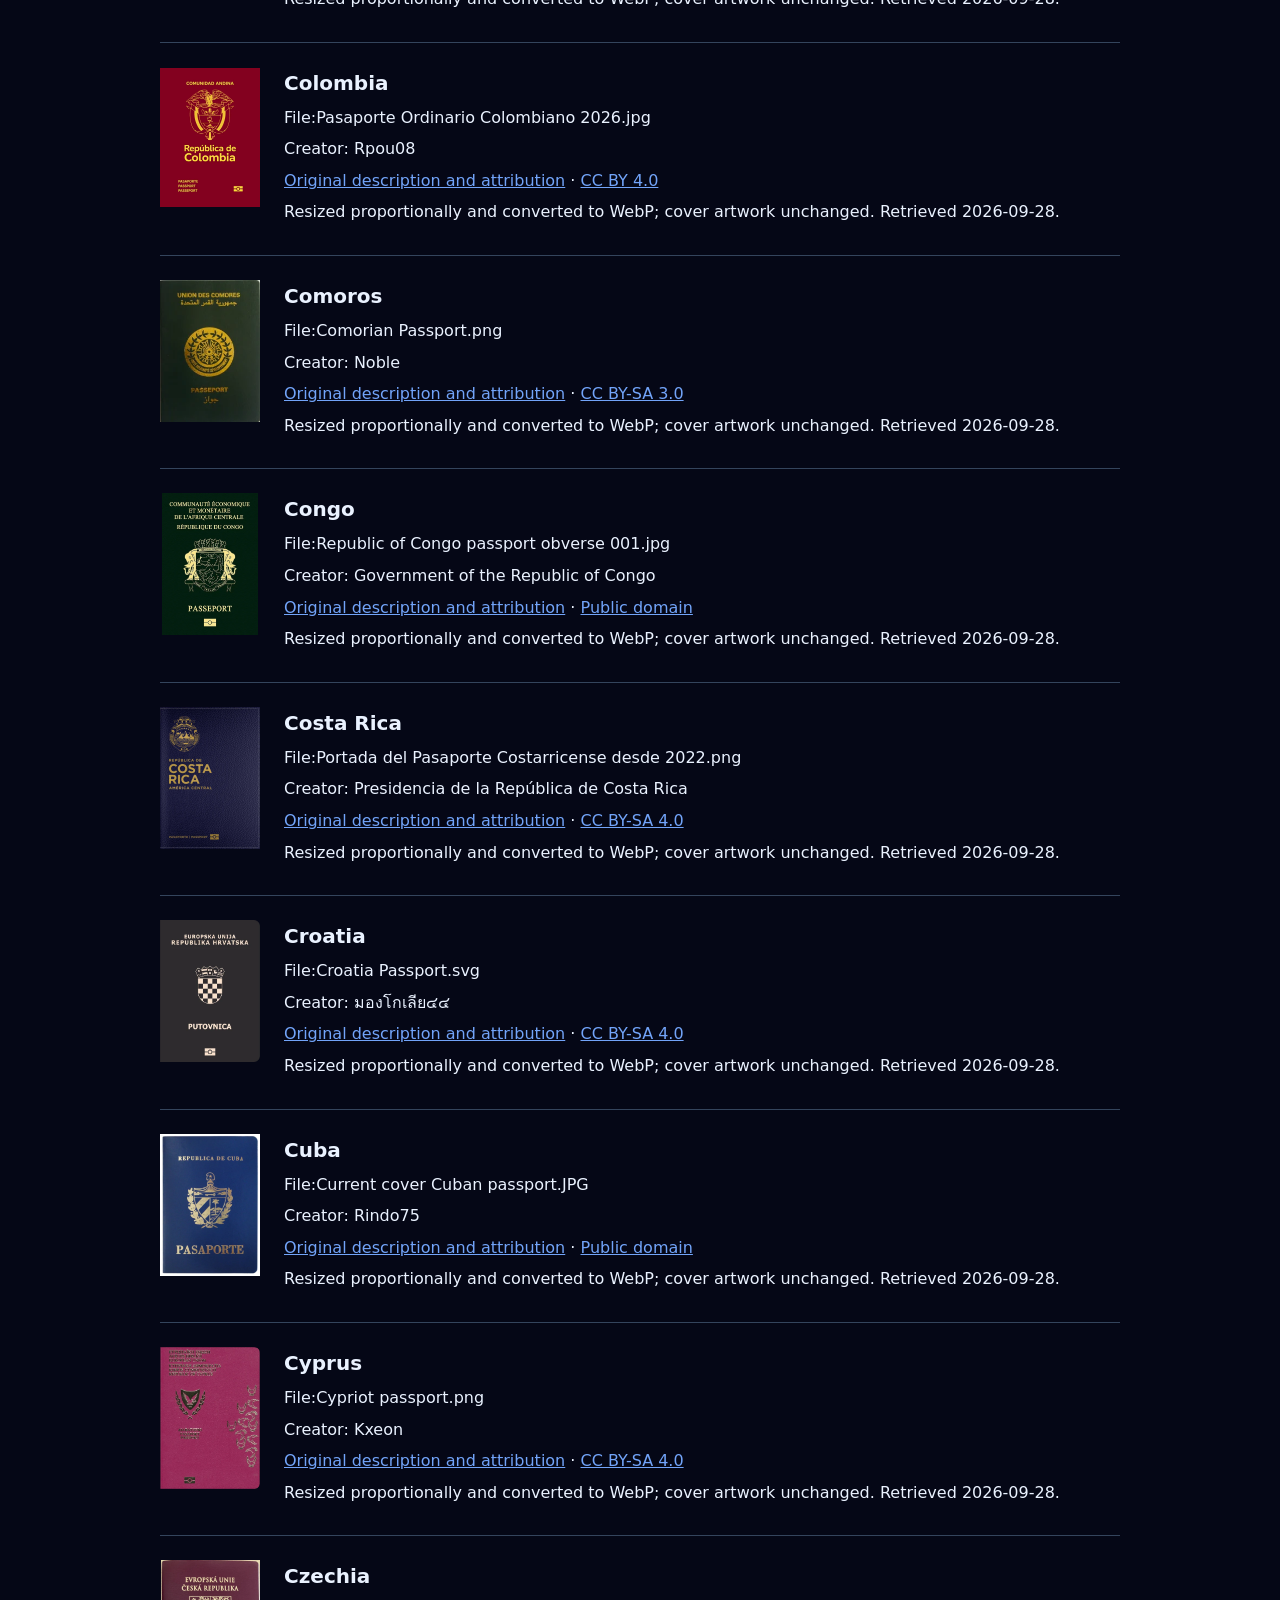
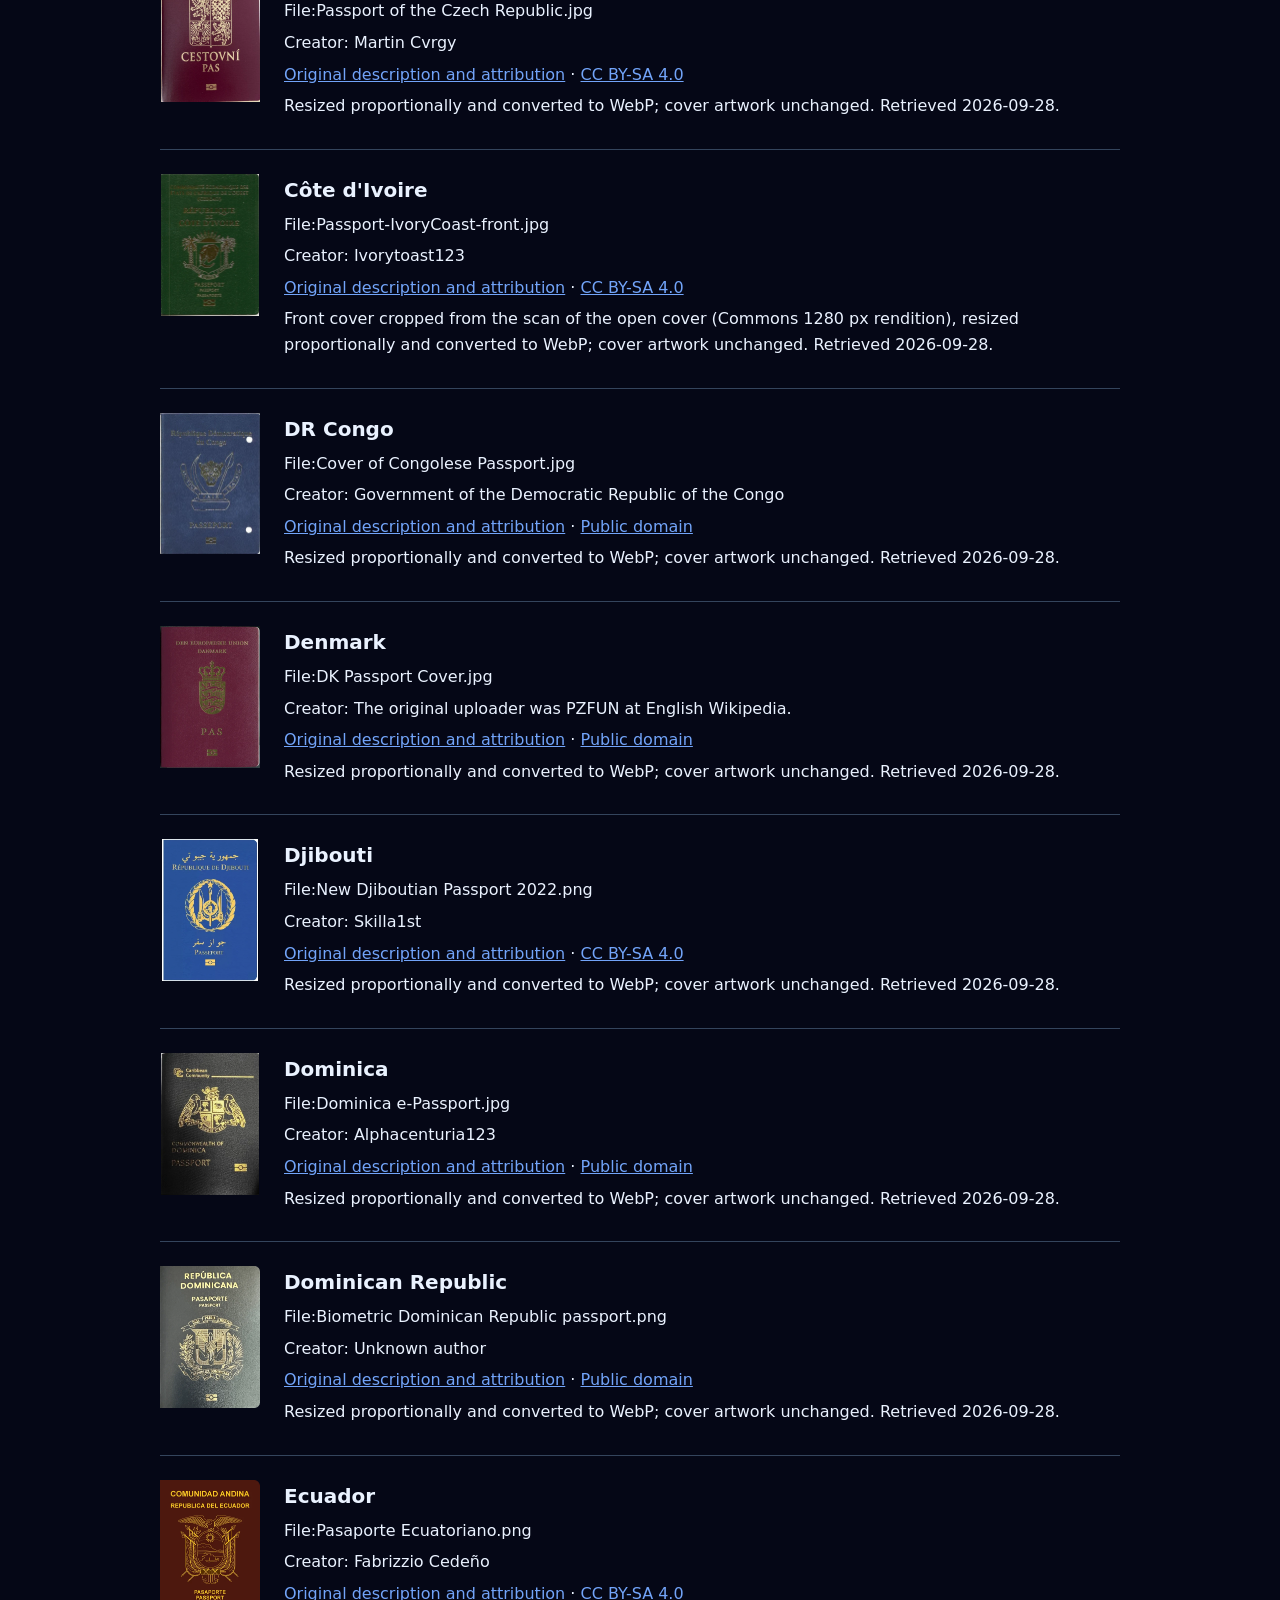
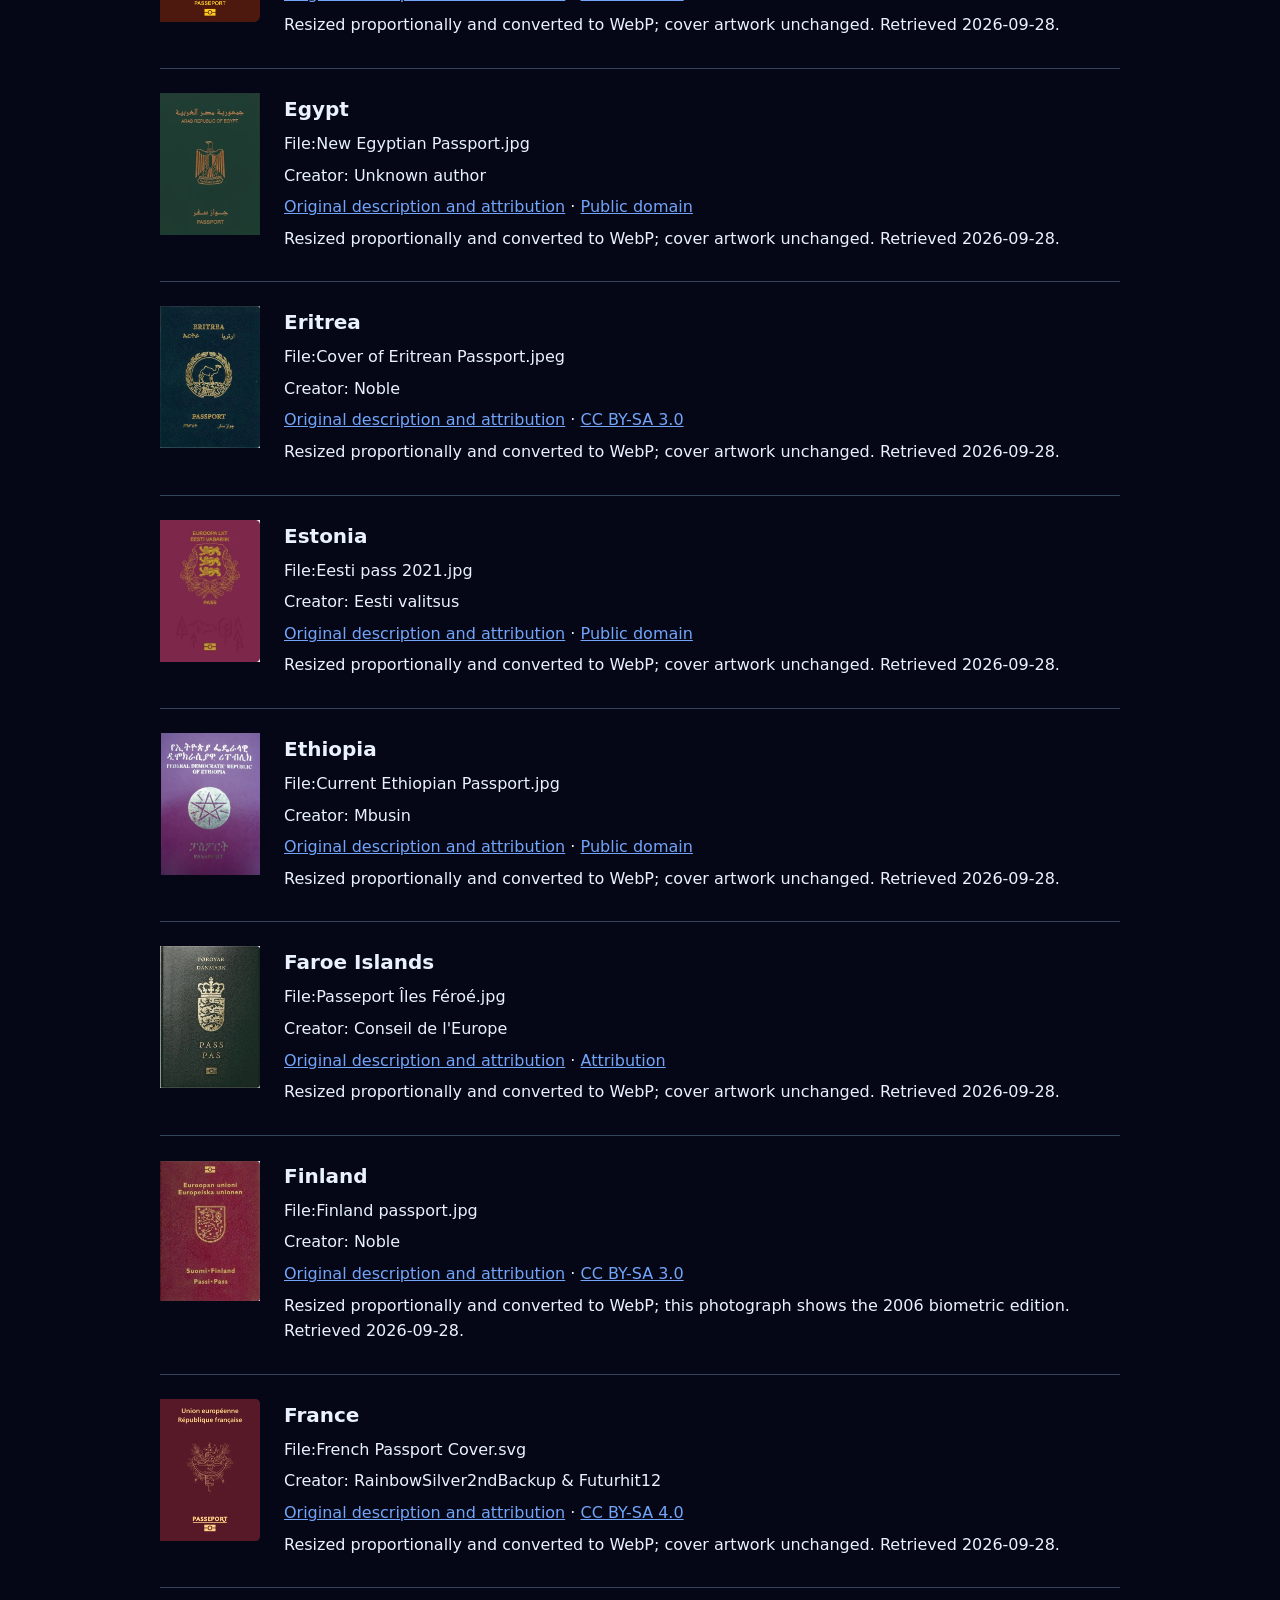
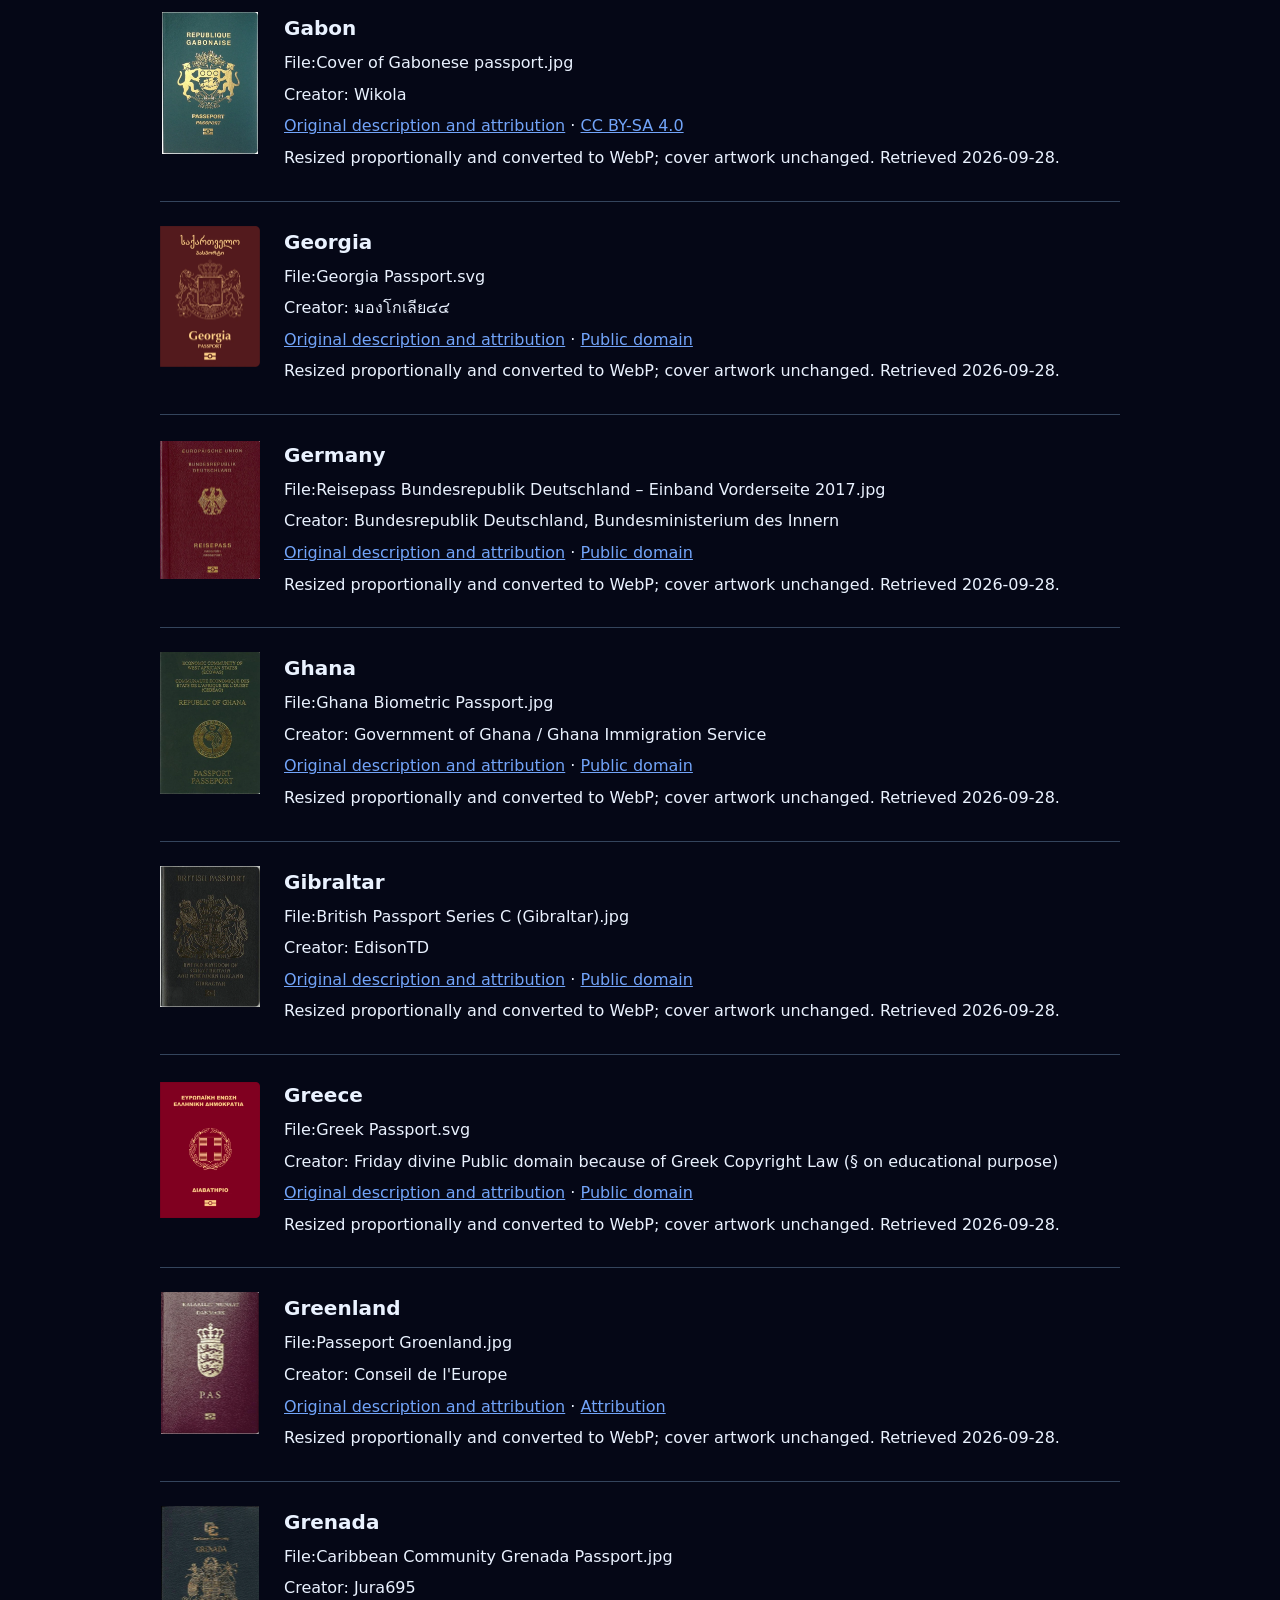
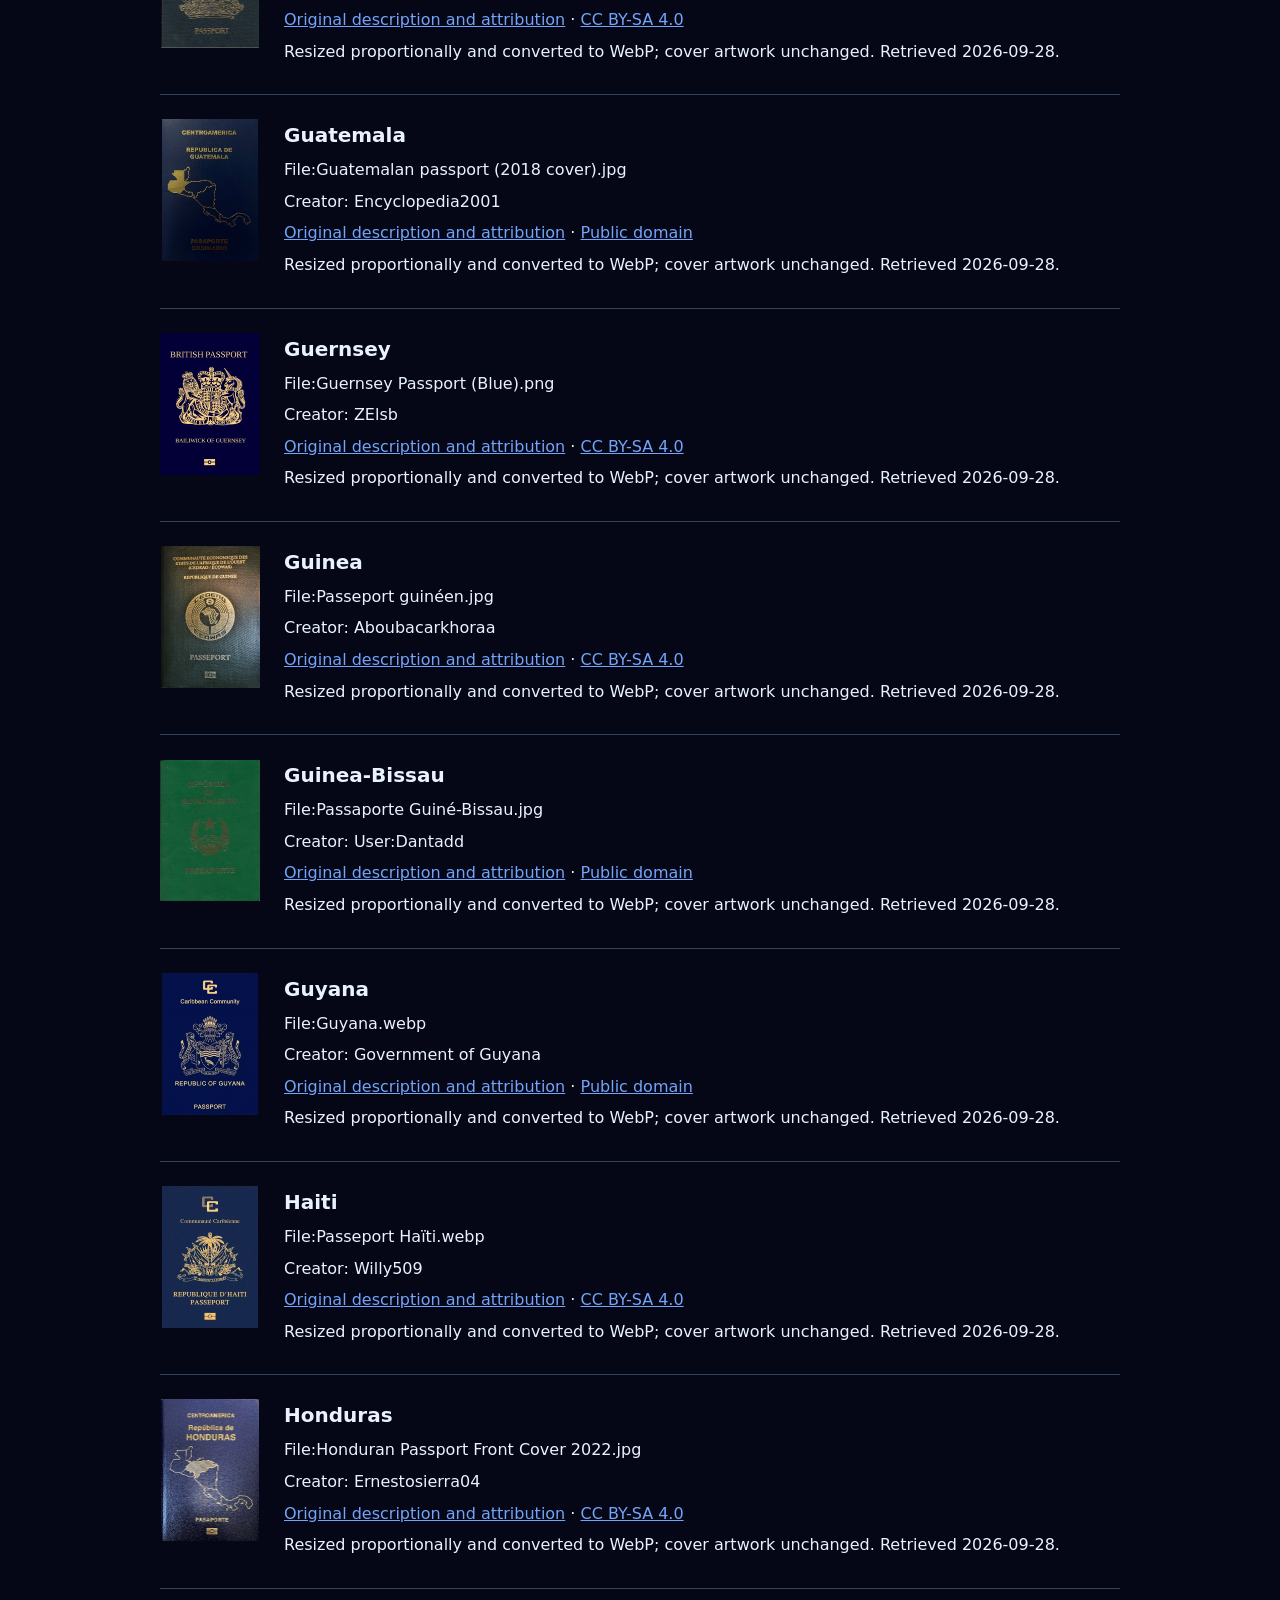
==== commit 49976922: "Rebuild site and credits for additional passport covers" ====
--- a/passport-credits.html
+++ b/passport-credits.html
@@ -145,6 +145,12 @@
 <p>Creator: Globalpasser</p>
 <p><a href="https://commons.wikimedia.org/wiki/File:Brunei_biometric_passport.jpg">Original description and attribution</a> · <a href="https://creativecommons.org/publicdomain/mark/1.0/">Public domain</a></p>
 <p>Resized proportionally and converted to WebP; cover artwork unchanged. Retrieved 2026-09-28.</p></div></article>
+<article id="p100">
+<img src="assets/passports/bg.webp" width="100" height="142" loading="lazy" alt="Bulgaria passport cover">
+<div><h2>Bulgaria</h2><p>File:Passportbg.jpg</p>
+<p>Creator: Preprolog</p>
+<p><a href="https://commons.wikimedia.org/wiki/File:Passportbg.jpg">Original description and attribution</a> · <a href="https://commons.wikimedia.org/wiki/File:Passportbg.jpg">Public domain</a></p>
+<p>Resized a scan of an ordinary biometric passport cover to WebP; cover artwork unchanged. Retrieved 2026-09-28.</p></div></article>
 <article id="p854">
 <img src="assets/passports/bf.webp" width="100" height="142" loading="lazy" alt="Burkina Faso passport cover">
 <div><h2>Burkina Faso</h2><p>File:BurkinaFaso passport 002.jpg</p>
@@ -195,10 +201,16 @@
 <p>Resized proportionally and converted to WebP; cover artwork unchanged. Retrieved 2026-09-28.</p></div></article>
 <article id="p148">
 <img src="assets/passports/td.webp" width="100" height="142" loading="lazy" alt="Chad passport cover">
-<div><h2>Chad</h2><p>File:Cover of Chadian Passport.jpg</p>
-<p>Creator: Noble</p>
-<p><a href="https://commons.wikimedia.org/wiki/File:Cover_of_Chadian_Passport.jpg">Original description and attribution</a> · <a href="https://creativecommons.org/licenses/by-sa/3.0/deed.en">CC BY-SA 3.0</a></p>
-<p>Resized proportionally and converted to WebP; cover artwork unchanged. Retrieved 2026-09-28.</p></div></article>
+<div><h2>Chad</h2><p>File:Passport tchadien.jpg</p>
+<p>Creator: Matarimi1</p>
+<p><a href="https://commons.wikimedia.org/wiki/File:Passport_tchadien.jpg">Original description and attribution</a> · <a href="https://creativecommons.org/licenses/by/4.0/">CC BY 4.0</a></p>
+<p>Replaced a 107 × 149 px cover with a higher-resolution 2025 photograph; resized proportionally and converted to WebP. Retrieved 2026-09-28.</p></div></article>
+<article id="p152">
+<img src="assets/passports/cl.webp" width="100" height="142" loading="lazy" alt="Chile passport cover">
+<div><h2>Chile</h2><p>File:Portada del pasaporte biométrico actual, vigente desde 2013.jpg</p>
+<p>Creator: Marc CAT</p>
+<p><a href="https://commons.wikimedia.org/wiki/File:Portada_del_pasaporte_biom%C3%A9trico_actual,_vigente_desde_2013.jpg">Original description and attribution</a> · <a href="https://creativecommons.org/licenses/by-sa/3.0/">CC BY-SA 3.0</a></p>
+<p>Resized proportionally and converted to WebP; this photograph shows the edition introduced in 2013. Retrieved 2026-09-28.</p></div></article>
 <article id="p156">
 <img src="assets/passports/cn.webp" width="100" height="142" loading="lazy" alt="China passport cover">
 <div><h2>China</h2><p>File:People&#x27;s Republic of China Passport 2012.svg</p>
@@ -222,6 +234,12 @@
 <div><h2>Congo</h2><p>File:Republic of Congo passport obverse 001.jpg</p>
 <p>Creator: Government of the Republic of Congo</p>
 <p><a href="https://commons.wikimedia.org/wiki/File:Republic_of_Congo_passport_obverse_001.jpg">Original description and attribution</a> · <a href="https://creativecommons.org/publicdomain/mark/1.0/">Public domain</a></p>
+<p>Resized proportionally and converted to WebP; cover artwork unchanged. Retrieved 2026-09-28.</p></div></article>
+<article id="p188">
+<img src="assets/passports/cr.webp" width="100" height="142" loading="lazy" alt="Costa Rica passport cover">
+<div><h2>Costa Rica</h2><p>File:Portada del Pasaporte Costarricense desde 2022.png</p>
+<p>Creator: Presidencia de la República de Costa Rica</p>
+<p><a href="https://commons.wikimedia.org/wiki/File:Portada_del_Pasaporte_Costarricense_desde_2022.png">Original description and attribution</a> · <a href="https://creativecommons.org/licenses/by-sa/4.0/">CC BY-SA 4.0</a></p>
 <p>Resized proportionally and converted to WebP; cover artwork unchanged. Retrieved 2026-09-28.</p></div></article>
 <article id="p191">
 <img src="assets/passports/hr.webp" width="100" height="142" loading="lazy" alt="Croatia passport cover">
@@ -319,6 +337,12 @@
 <p>Creator: Conseil de l&#x27;Europe</p>
 <p><a href="https://commons.wikimedia.org/wiki/File:Passeport_%C3%8Eles_F%C3%A9ro%C3%A9.jpg">Original description and attribution</a> · <a href="https://commons.wikimedia.org/wiki/File:Passeport_%C3%8Eles_F%C3%A9ro%C3%A9.jpg">Attribution</a></p>
 <p>Resized proportionally and converted to WebP; cover artwork unchanged. Retrieved 2026-09-28.</p></div></article>
+<article id="p246">
+<img src="assets/passports/fi.webp" width="100" height="142" loading="lazy" alt="Finland passport cover">
+<div><h2>Finland</h2><p>File:Finland passport.jpg</p>
+<p>Creator: Noble</p>
+<p><a href="https://commons.wikimedia.org/wiki/File:Finland_passport.jpg">Original description and attribution</a> · <a href="https://creativecommons.org/licenses/by-sa/3.0/">CC BY-SA 3.0</a></p>
+<p>Resized proportionally and converted to WebP; this photograph shows the 2006 biometric edition. Retrieved 2026-09-28.</p></div></article>
 <article id="p250">
 <img src="assets/passports/fr.webp" width="100" height="142" loading="lazy" alt="France passport cover">
 <div><h2>France</h2><p>File:French Passport Cover.svg</p>
@@ -685,6 +709,12 @@
 <p>Creator: Blagomeni</p>
 <p><a href="https://commons.wikimedia.org/wiki/File:Nederlanden_paspoort_2011.jpg">Original description and attribution</a> · <a href="https://creativecommons.org/licenses/by-sa/3.0/deed.en">CC BY-SA 3.0</a></p>
 <p>Resized proportionally and converted to WebP; cover artwork unchanged. Retrieved 2026-09-28.</p></div></article>
+<article id="p554">
+<img src="assets/passports/nz.webp" width="100" height="142" loading="lazy" alt="New Zealand passport cover">
+<div><h2>New Zealand</h2><p>File:NzE-passport.jpg</p>
+<p>Creator: Qlinz</p>
+<p><a href="https://commons.wikimedia.org/wiki/File:NzE-passport.jpg">Original description and attribution</a> · <a href="https://creativecommons.org/licenses/by-sa/3.0/">CC BY-SA 3.0</a></p>
+<p>Cropped only the white background around the photographed cover, resized and converted to WebP; this is an older e-passport edition photographed in 2007. Retrieved 2026-09-28.</p></div></article>
 <article id="p558">
 <img src="assets/passports/ni.webp" width="100" height="142" loading="lazy" alt="Nicaragua passport cover">
 <div><h2>Nicaragua</h2><p>File:Dual Citizenship, Two Passports (cropped).jpg</p>
@@ -745,6 +775,12 @@
 <p>Creator: Papua New Guine government</p>
 <p><a href="https://commons.wikimedia.org/wiki/File:Cover_of_Papua_New_Guinean_Passport.png">Original description and attribution</a> · <a href="https://creativecommons.org/publicdomain/mark/1.0/">Public domain</a></p>
 <p>Resized proportionally and converted to WebP; cover artwork unchanged. Retrieved 2026-09-28.</p></div></article>
+<article id="p600">
+<img src="assets/passports/py.webp" width="100" height="142" loading="lazy" alt="Paraguay passport cover">
+<div><h2>Paraguay</h2><p>File:PARAGUAY PASSPORT PIC.webp</p>
+<p>Creator: Santi oporto</p>
+<p><a href="https://commons.wikimedia.org/wiki/File:PARAGUAY_PASSPORT_PIC.webp">Original description and attribution</a> · <a href="https://creativecommons.org/publicdomain/zero/1.0/">CC0</a></p>
+<p>Resized proportionally and converted to WebP; cover artwork unchanged. Retrieved 2026-09-28.</p></div></article>
 <article id="p604">
 <img src="assets/passports/pe.webp" width="100" height="142" loading="lazy" alt="Peru passport cover">
 <div><h2>Peru</h2><p>File:Biometric Passport Peru.jpg</p>
@@ -768,6 +804,12 @@
 <div><h2>Portugal</h2><p>File:Passaporte Português .jpg</p>
 <p>Creator: Drd97</p>
 <p><a href="https://commons.wikimedia.org/wiki/File:Passaporte_Portugu%C3%AAs_.jpg">Original description and attribution</a> · <a href="https://creativecommons.org/licenses/by-sa/4.0/deed.en">CC BY-SA 4.0</a></p>
+<p>Resized proportionally and converted to WebP; cover artwork unchanged. Retrieved 2026-09-28.</p></div></article>
+<article id="p634">
+<img src="assets/passports/qa.webp" width="100" height="142" loading="lazy" alt="Qatar passport cover">
+<div><h2>Qatar</h2><p>File:Qatari Passport.png</p>
+<p>Creator: JohnGold6000</p>
+<p><a href="https://commons.wikimedia.org/wiki/File:Qatari_Passport.png">Original description and attribution</a> · <a href="https://commons.wikimedia.org/wiki/File:Qatari_Passport.png">Public domain</a></p>
 <p>Resized proportionally and converted to WebP; cover artwork unchanged. Retrieved 2026-09-28.</p></div></article>
 <article id="p642">
 <img src="assets/passports/ro.webp" width="100" height="142" loading="lazy" alt="Romania passport cover">
@@ -889,6 +931,12 @@
 <p>Creator: Globalpasser</p>
 <p><a href="https://commons.wikimedia.org/wiki/File:KOR_ePassport.jpg">Original description and attribution</a> · <a href="https://creativecommons.org/publicdomain/mark/1.0/">Public domain</a></p>
 <p>Resized proportionally and converted to WebP; cover artwork unchanged. Retrieved 2026-09-28.</p></div></article>
+<article id="p728">
+<img src="assets/passports/ss.webp" width="100" height="142" loading="lazy" alt="South Sudan passport cover">
+<div><h2>South Sudan</h2><p>File:Паспорт гражданина Южного Судана.png</p>
+<p>Creator: Chetoc</p>
+<p><a href="https://commons.wikimedia.org/wiki/File:%D0%9F%D0%B0%D1%81%D0%BF%D0%BE%D1%80%D1%82_%D0%B3%D1%80%D0%B0%D0%B6%D0%B4%D0%B0%D0%BD%D0%B8%D0%BD%D0%B0_%D0%AE%D0%B6%D0%BD%D0%BE%D0%B3%D0%BE_%D0%A1%D1%83%D0%B4%D0%B0%D0%BD%D0%B0.png">Original description and attribution</a> · <a href="https://creativecommons.org/licenses/by-sa/4.0/">CC BY-SA 4.0</a></p>
+<p>Resized proportionally and converted to WebP; cover artwork unchanged. Retrieved 2026-09-28.</p></div></article>
 <article id="p724">
 <img src="assets/passports/es.webp" width="100" height="142" loading="lazy" alt="Spain passport cover">
 <div><h2>Spain</h2><p>File:Pasaporte ES.svg</p>
@@ -1061,7 +1109,6 @@
 <article id="p480"><div><h2>Mauritius</h2><p>No passport cover is bundled. The result card uses the flag.</p></div></article>
 <article id="p175"><div><h2>Mayotte</h2><p>No passport cover is bundled. The result card uses the flag.</p></div></article>
 <article id="p638"><div><h2>Réunion</h2><p>No passport cover is bundled. The result card uses the flag.</p></div></article>
-<article id="p728"><div><h2>South Sudan</h2><p>No passport cover is bundled. The result card uses the flag.</p></div></article>
 <article id="p894"><div><h2>Zambia</h2><p>No passport cover is bundled. The result card uses the flag.</p></div></article>
 <article id="p716"><div><h2>Zimbabwe</h2><p>No passport cover is bundled. The result card uses the flag.</p></div></article>
 <article id="p226"><div><h2>Equatorial Guinea</h2><p>No passport cover is bundled. The result card uses the flag.</p></div></article>
@@ -1075,9 +1122,6 @@
 <article id="p64"><div><h2>Bhutan</h2><p>No passport cover is bundled. The result card uses the flag.</p></div></article>
 <article id="p414"><div><h2>Kuwait</h2><p>No passport cover is bundled. The result card uses the flag.</p></div></article>
 <article id="p512"><div><h2>Oman</h2><p>No passport cover is bundled. The result card uses the flag.</p></div></article>
-<article id="p634"><div><h2>Qatar</h2><p>No passport cover is bundled. The result card uses the flag.</p></div></article>
-<article id="p100"><div><h2>Bulgaria</h2><p>No passport cover is bundled. The result card uses the flag.</p></div></article>
-<article id="p246"><div><h2>Finland</h2><p>No passport cover is bundled. The result card uses the flag.</p></div></article>
 <article id="p533"><div><h2>Aruba</h2><p>No passport cover is bundled. The result card uses the flag.</p></div></article>
 <article id="p44"><div><h2>Bahamas</h2><p>No passport cover is bundled. The result card uses the flag.</p></div></article>
 <article id="p52"><div><h2>Barbados</h2><p>No passport cover is bundled. The result card uses the flag.</p></div></article>
@@ -1092,16 +1136,12 @@
 <article id="p663"><div><h2>Saint Martin (French part)</h2><p>No passport cover is bundled. The result card uses the flag.</p></div></article>
 <article id="p534"><div><h2>Sint Maarten (Dutch part)</h2><p>No passport cover is bundled. The result card uses the flag.</p></div></article>
 <article id="p850"><div><h2>United States Virgin Islands</h2><p>No passport cover is bundled. The result card uses the flag.</p></div></article>
-<article id="p188"><div><h2>Costa Rica</h2><p>No passport cover is bundled. The result card uses the flag.</p></div></article>
 <article id="p222"><div><h2>El Salvador</h2><p>No passport cover is bundled. The result card uses the flag.</p></div></article>
-<article id="p152"><div><h2>Chile</h2><p>No passport cover is bundled. The result card uses the flag.</p></div></article>
 <article id="p238"><div><h2>Falkland Islands</h2><p>No passport cover is bundled. The result card uses the flag.</p></div></article>
 <article id="p254"><div><h2>French Guiana</h2><p>No passport cover is bundled. The result card uses the flag.</p></div></article>
-<article id="p600"><div><h2>Paraguay</h2><p>No passport cover is bundled. The result card uses the flag.</p></div></article>
 <article id="p740"><div><h2>Suriname</h2><p>No passport cover is bundled. The result card uses the flag.</p></div></article>
 <article id="p858"><div><h2>Uruguay</h2><p>No passport cover is bundled. The result card uses the flag.</p></div></article>
 <article id="p666"><div><h2>Saint Pierre and Miquelon</h2><p>No passport cover is bundled. The result card uses the flag.</p></div></article>
-<article id="p554"><div><h2>New Zealand</h2><p>No passport cover is bundled. The result card uses the flag.</p></div></article>
 <article id="p242"><div><h2>Fiji</h2><p>No passport cover is bundled. The result card uses the flag.</p></div></article>
 <article id="p540"><div><h2>New Caledonia</h2><p>No passport cover is bundled. The result card uses the flag.</p></div></article>
 <article id="p90"><div><h2>Solomon Islands</h2><p>No passport cover is bundled. The result card uses the flag.</p></div></article>
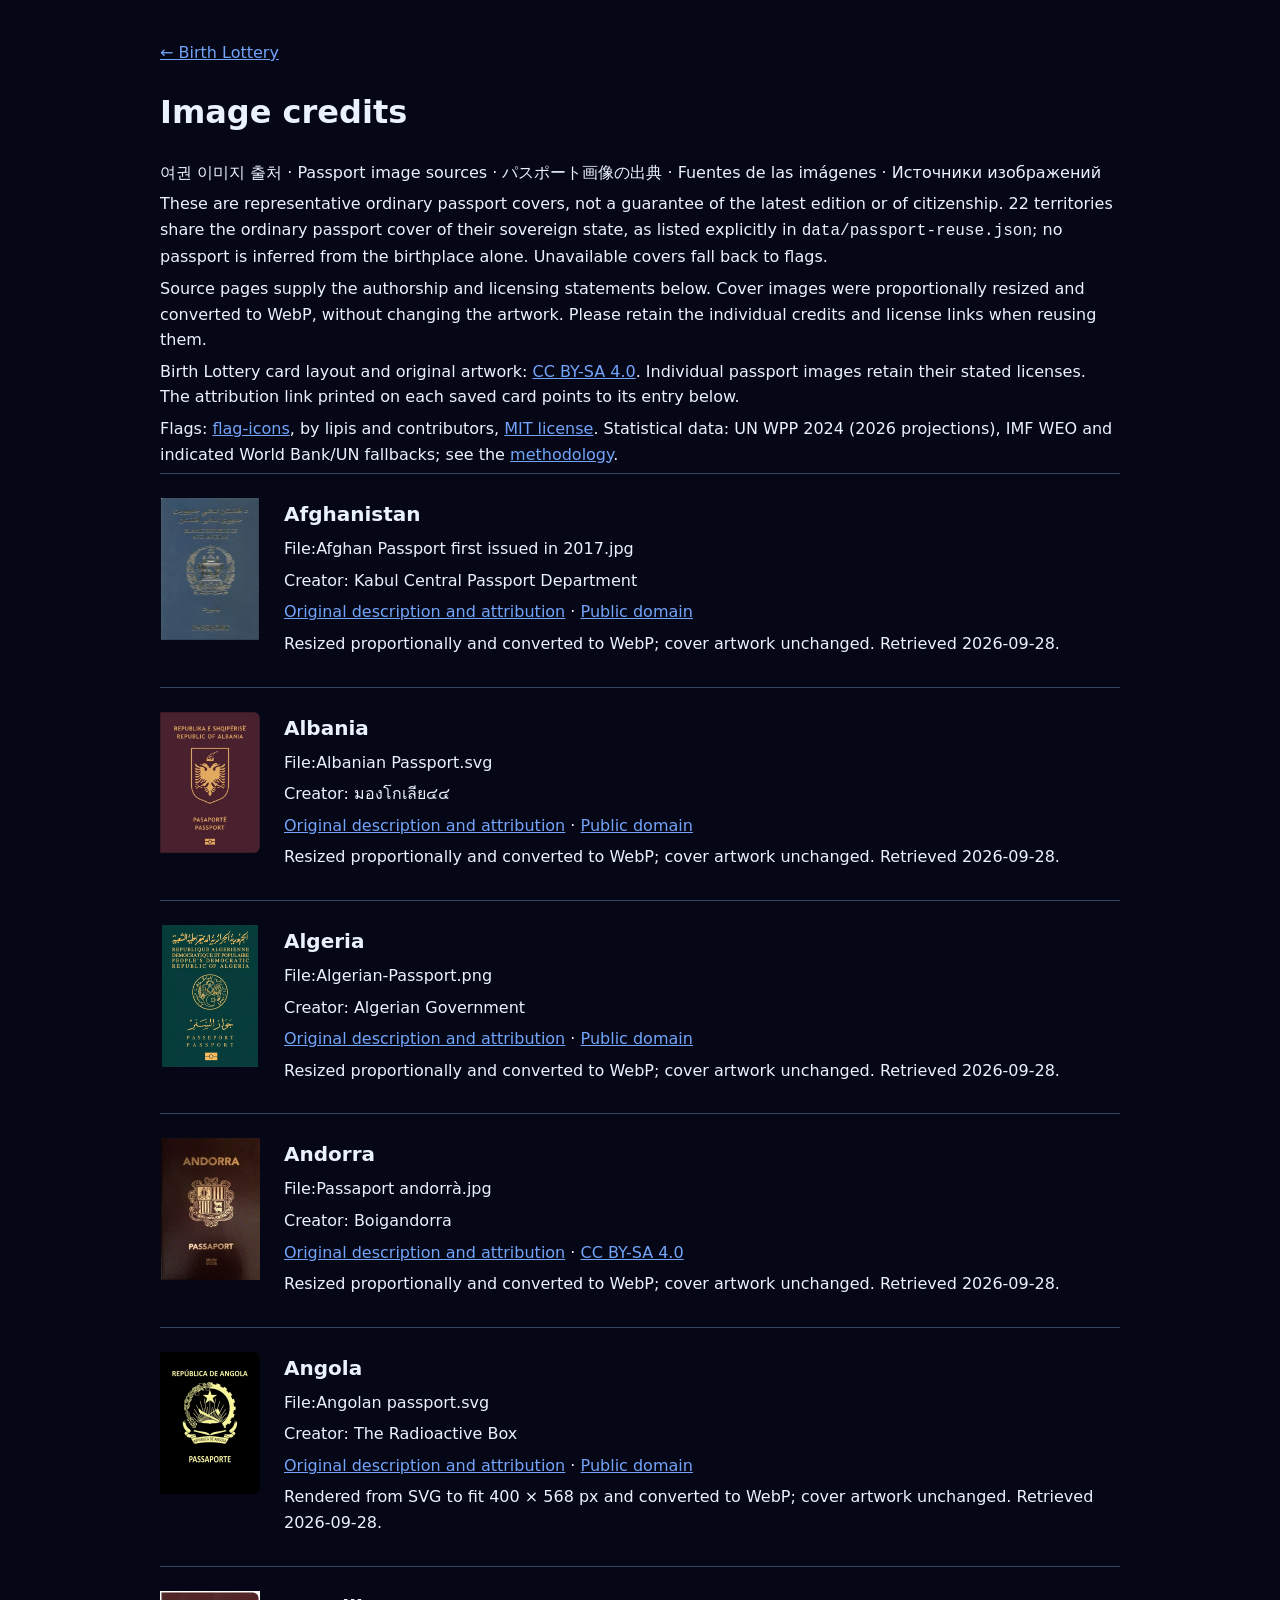
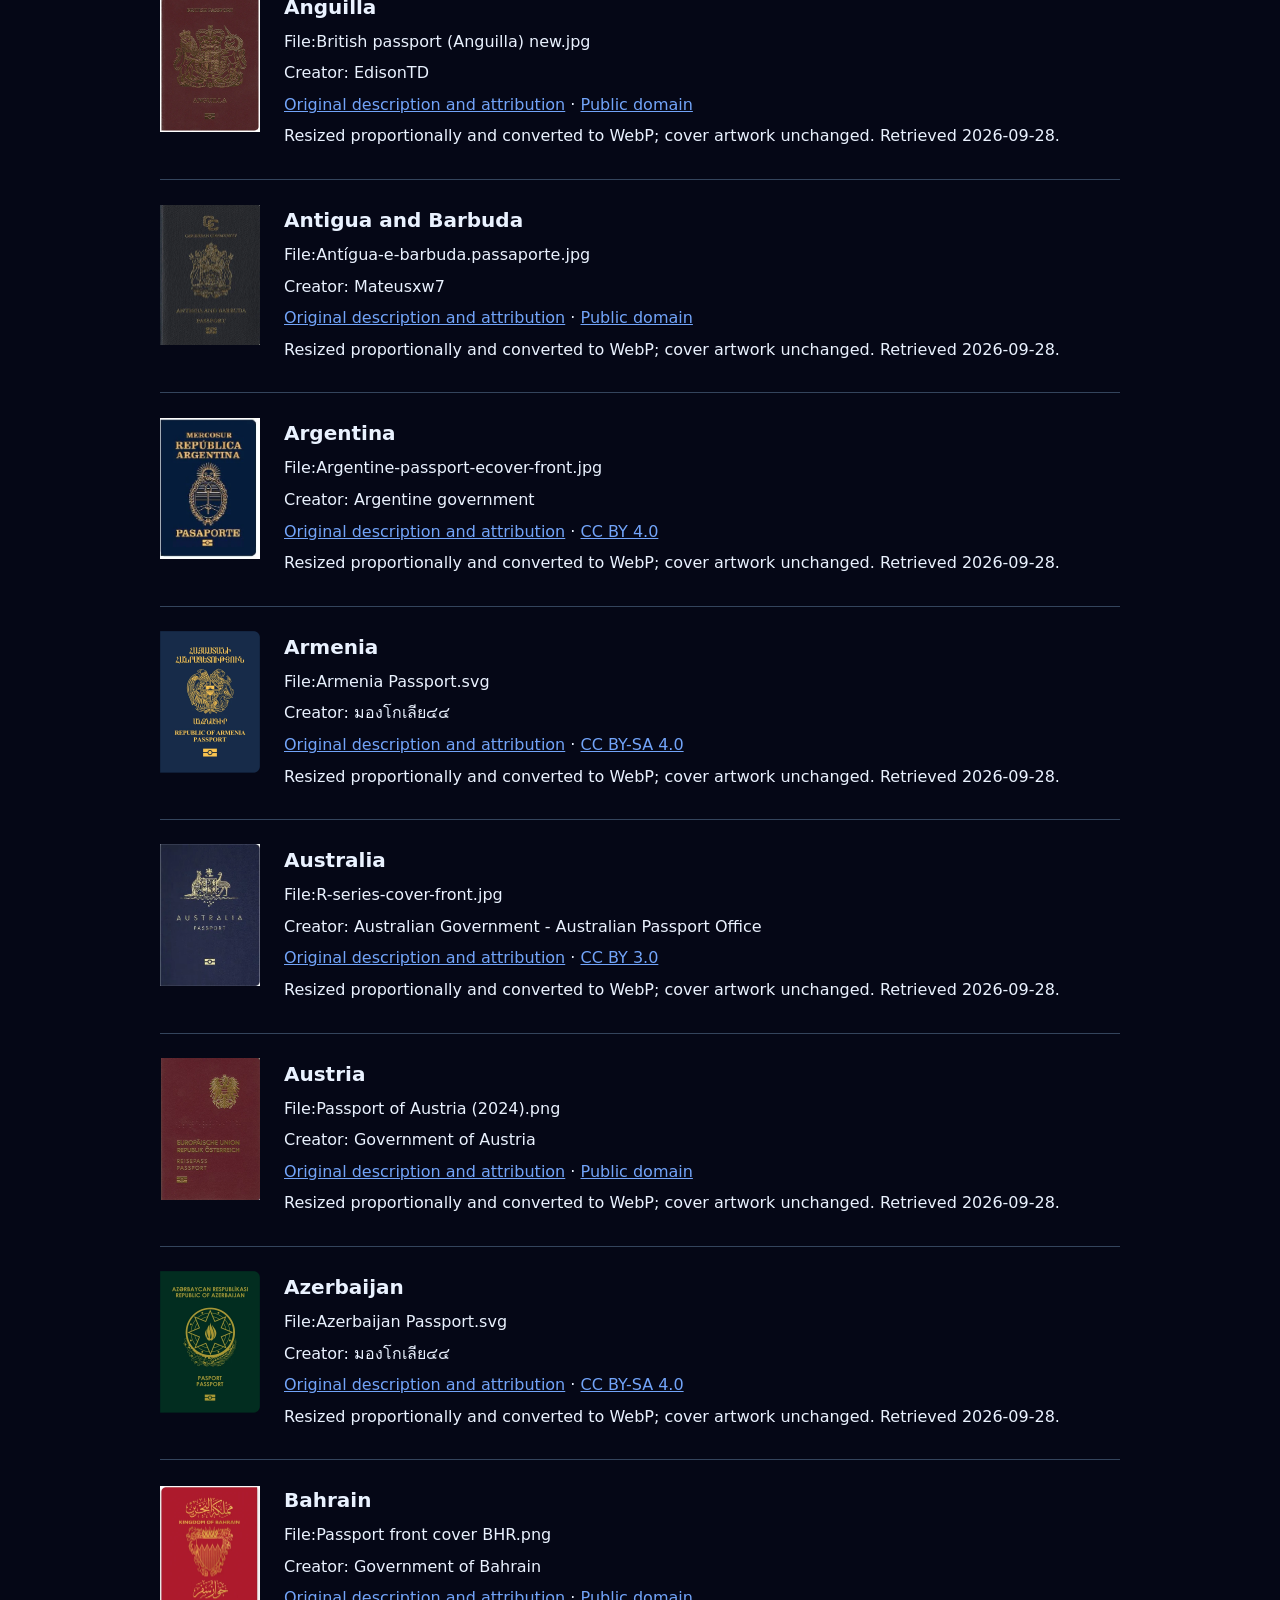
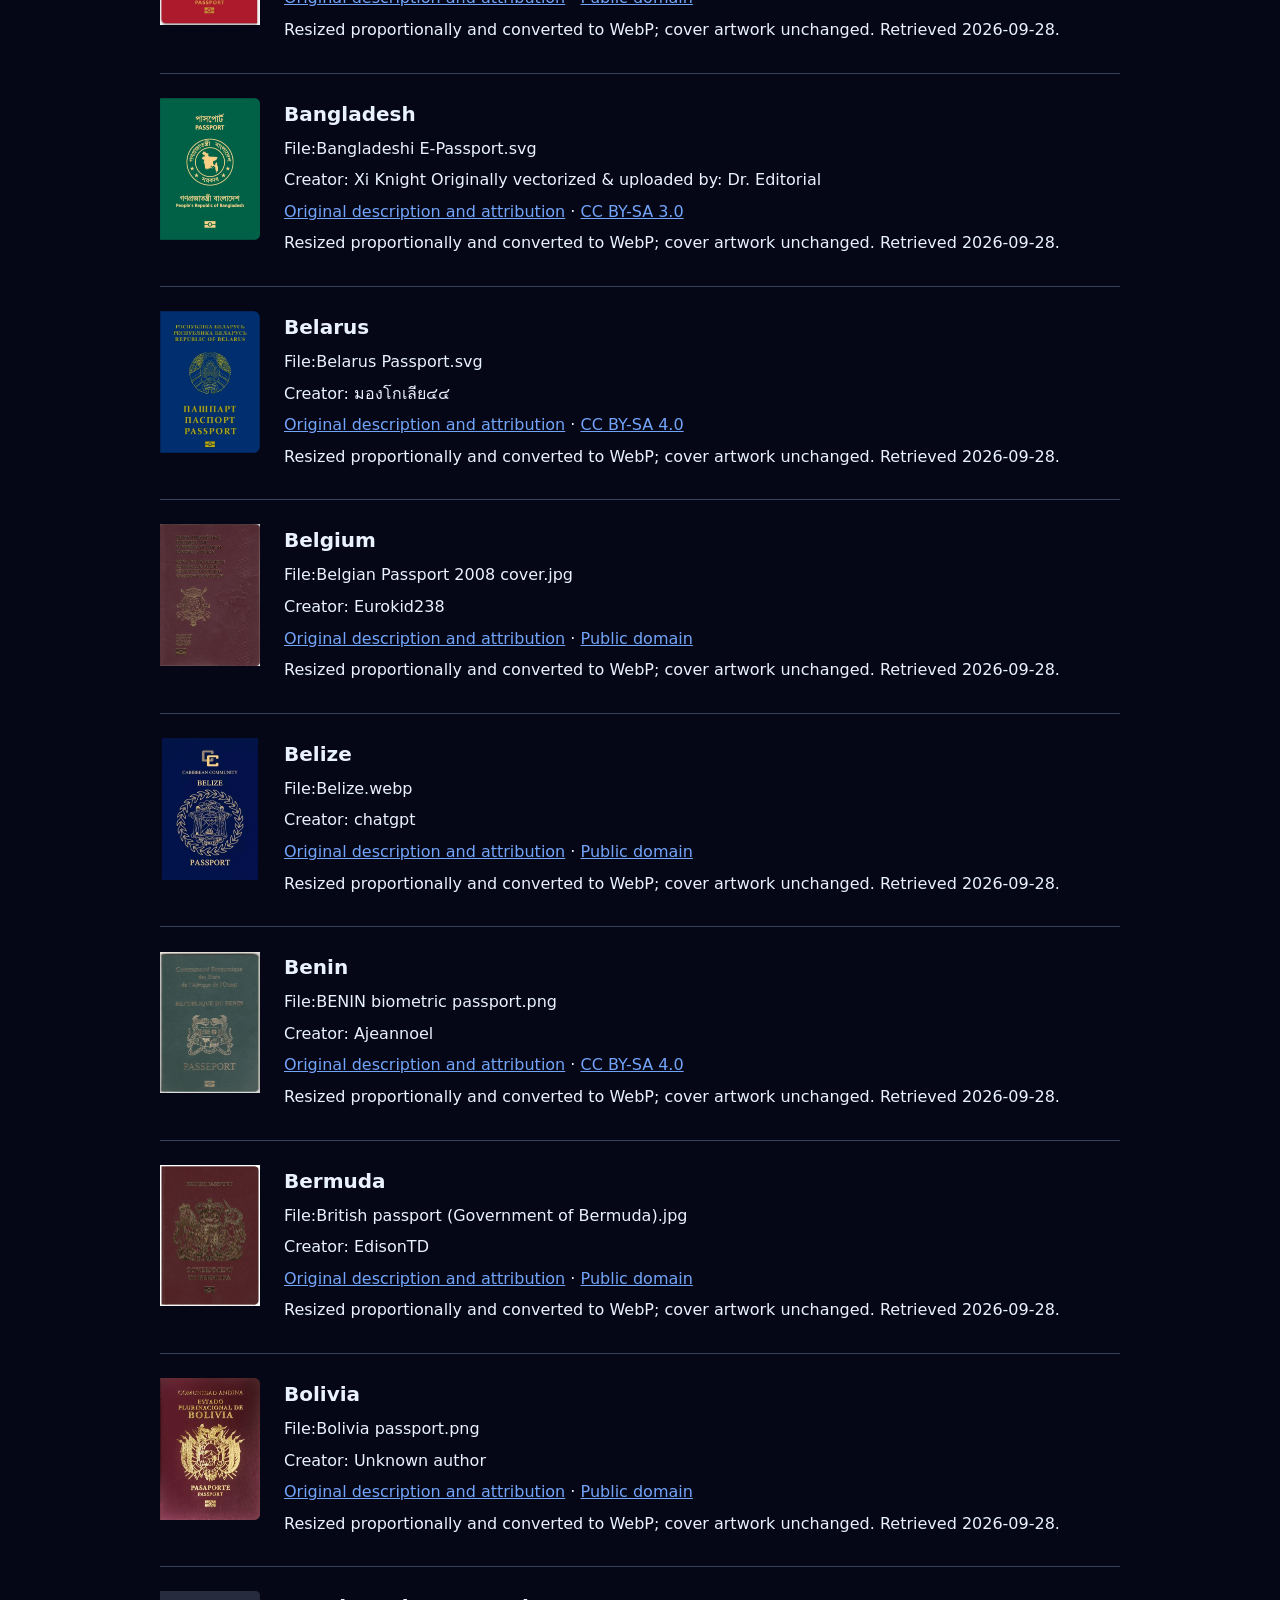
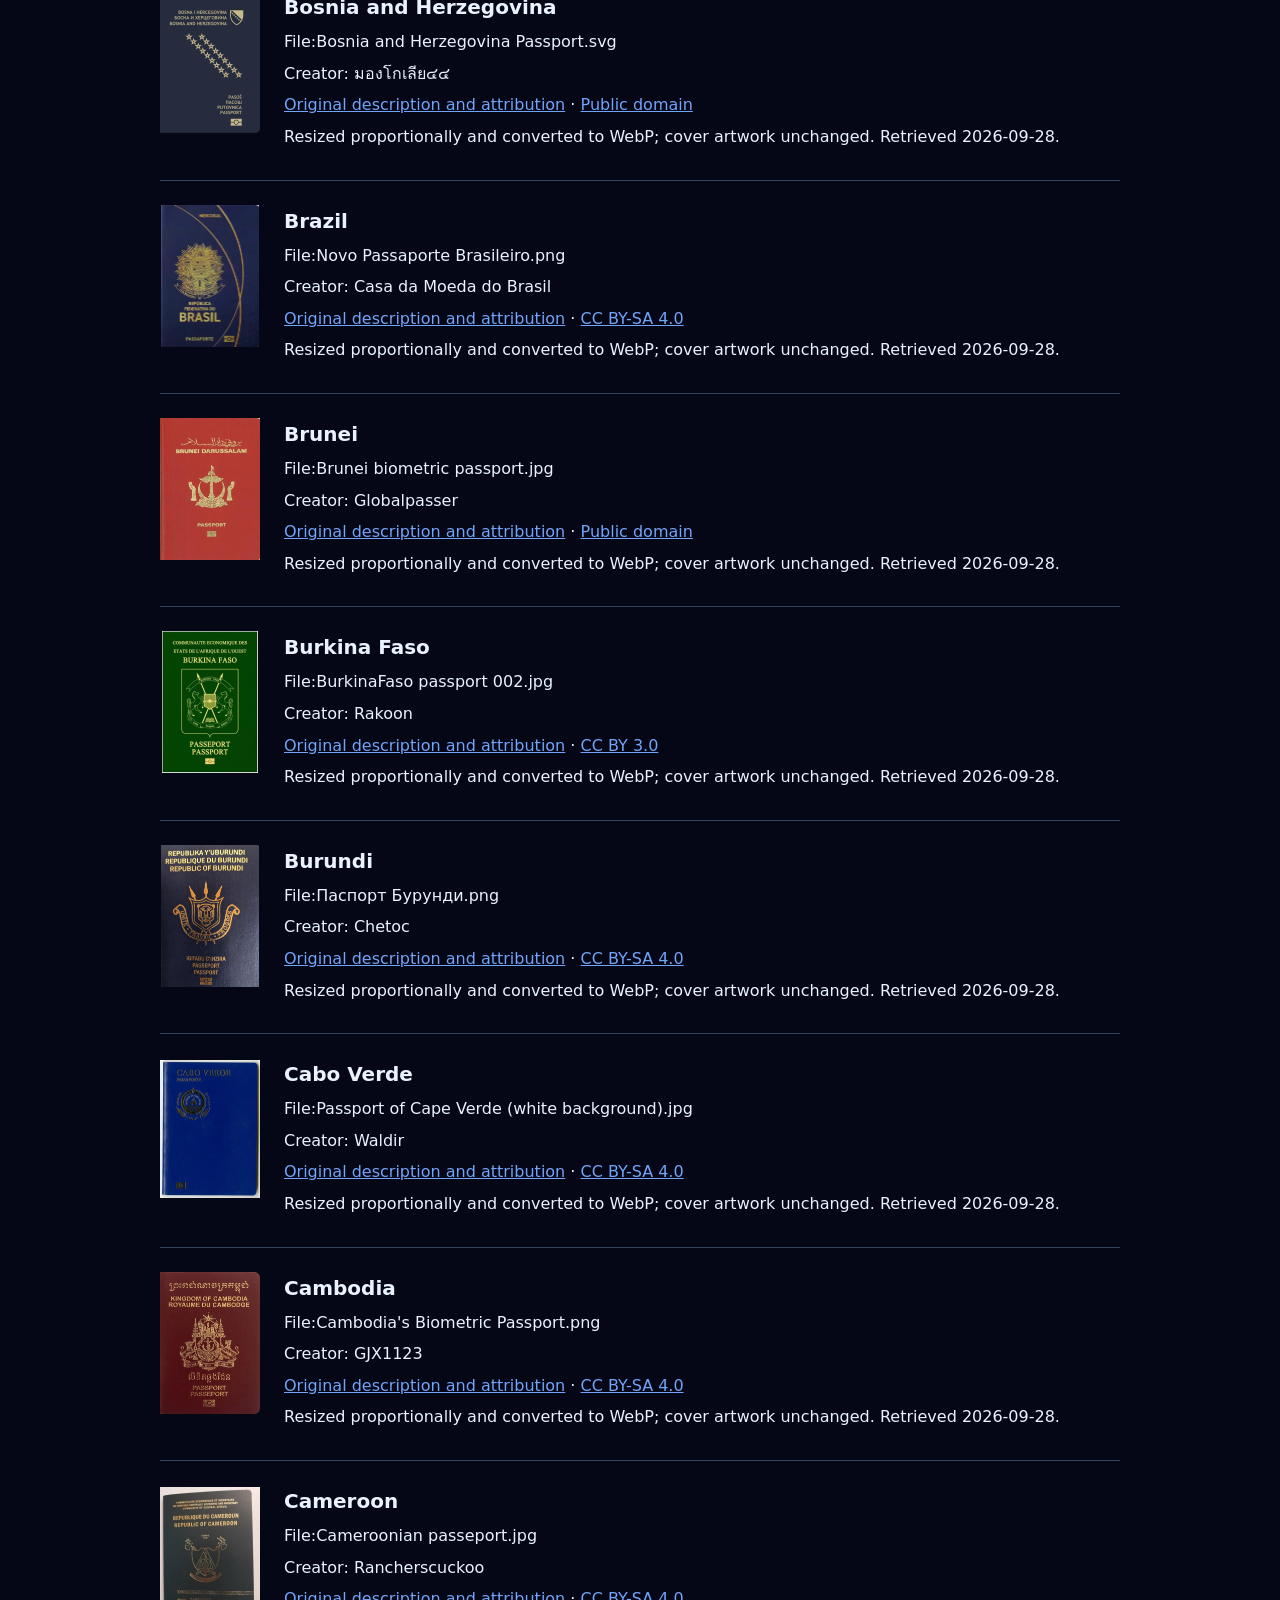
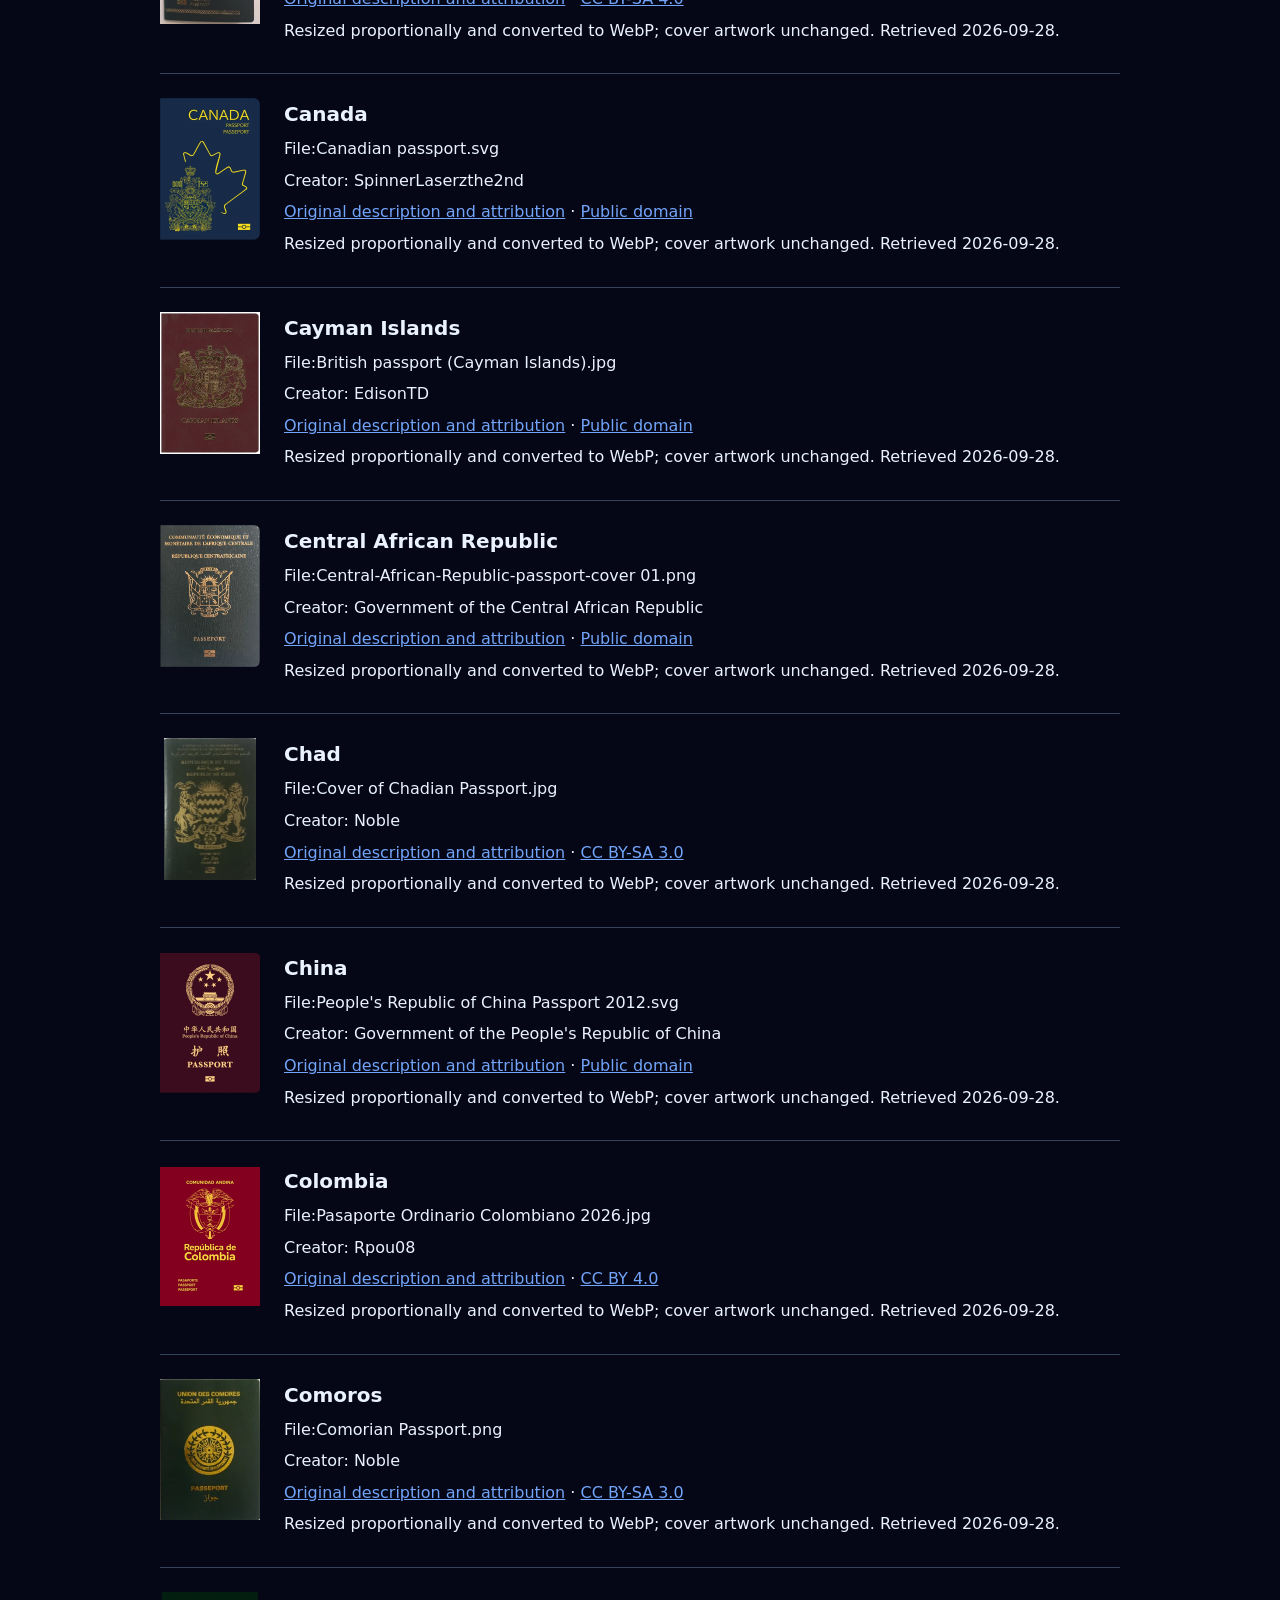
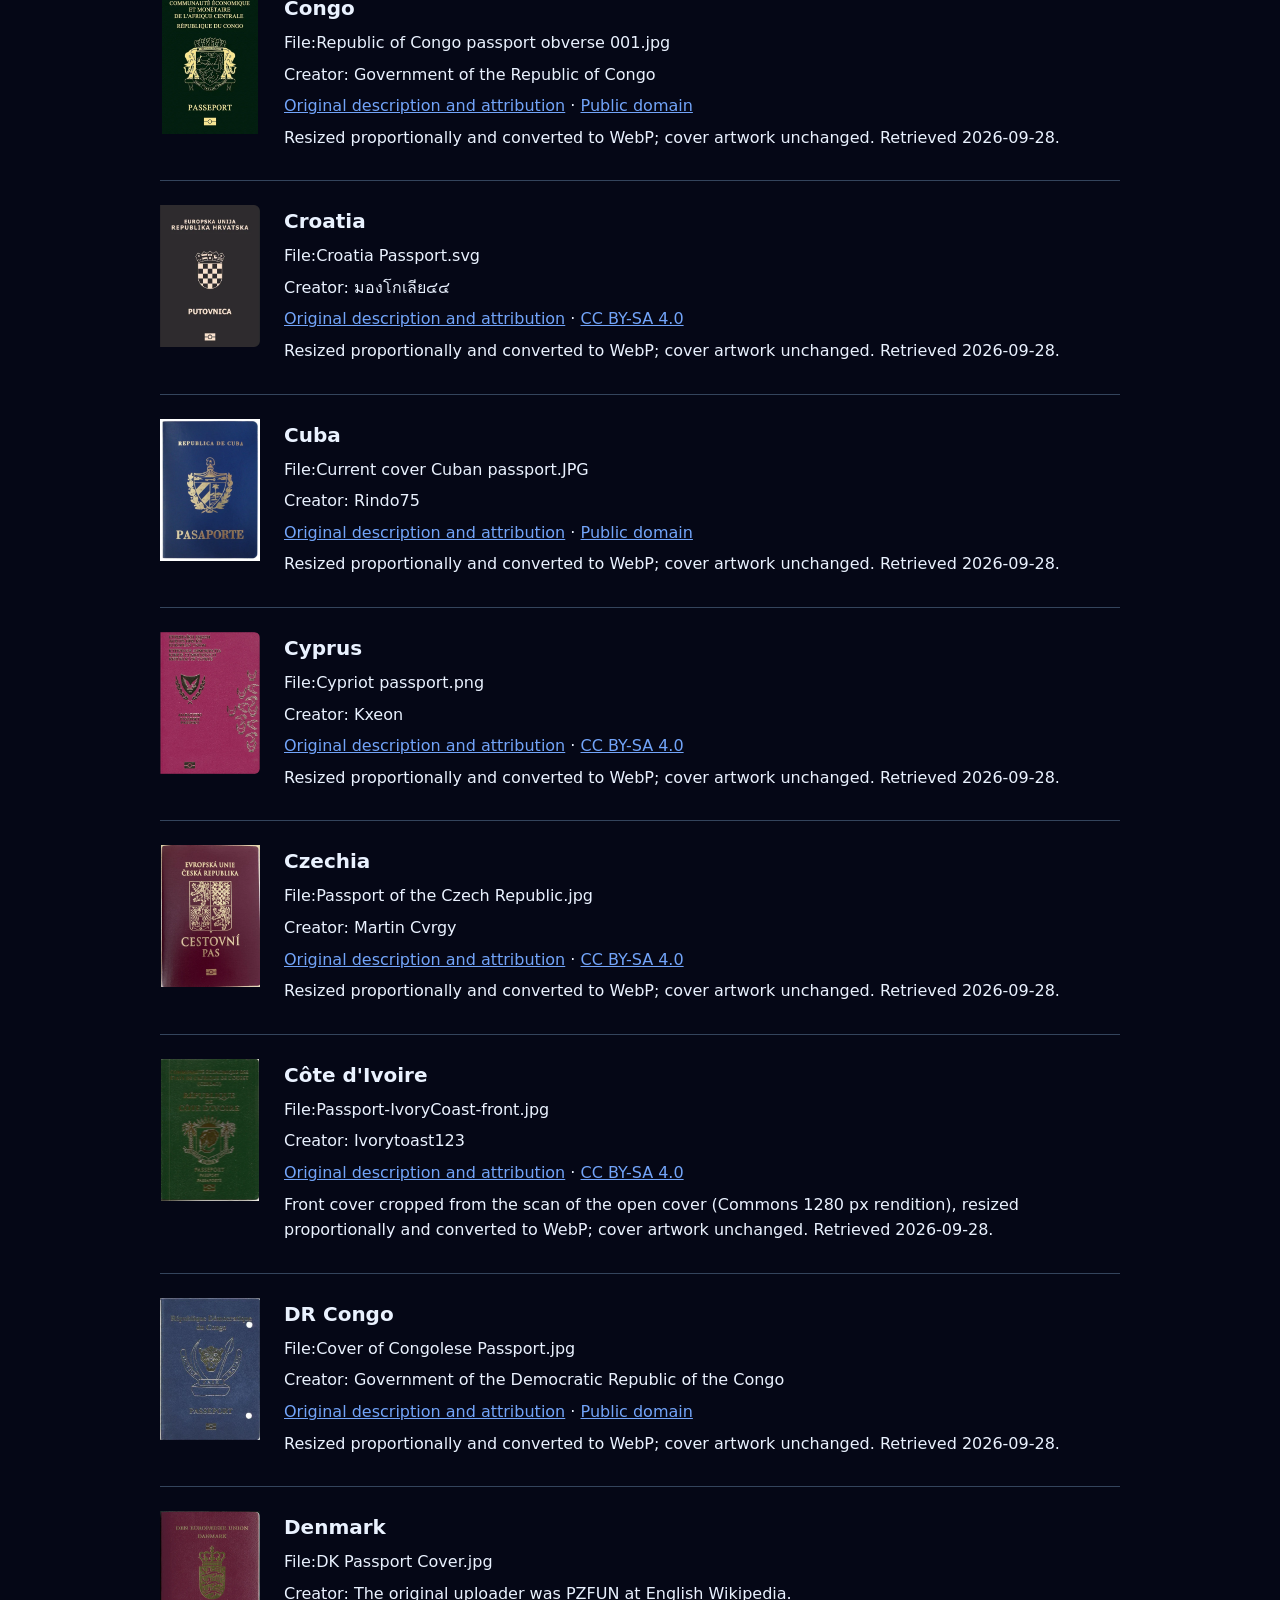
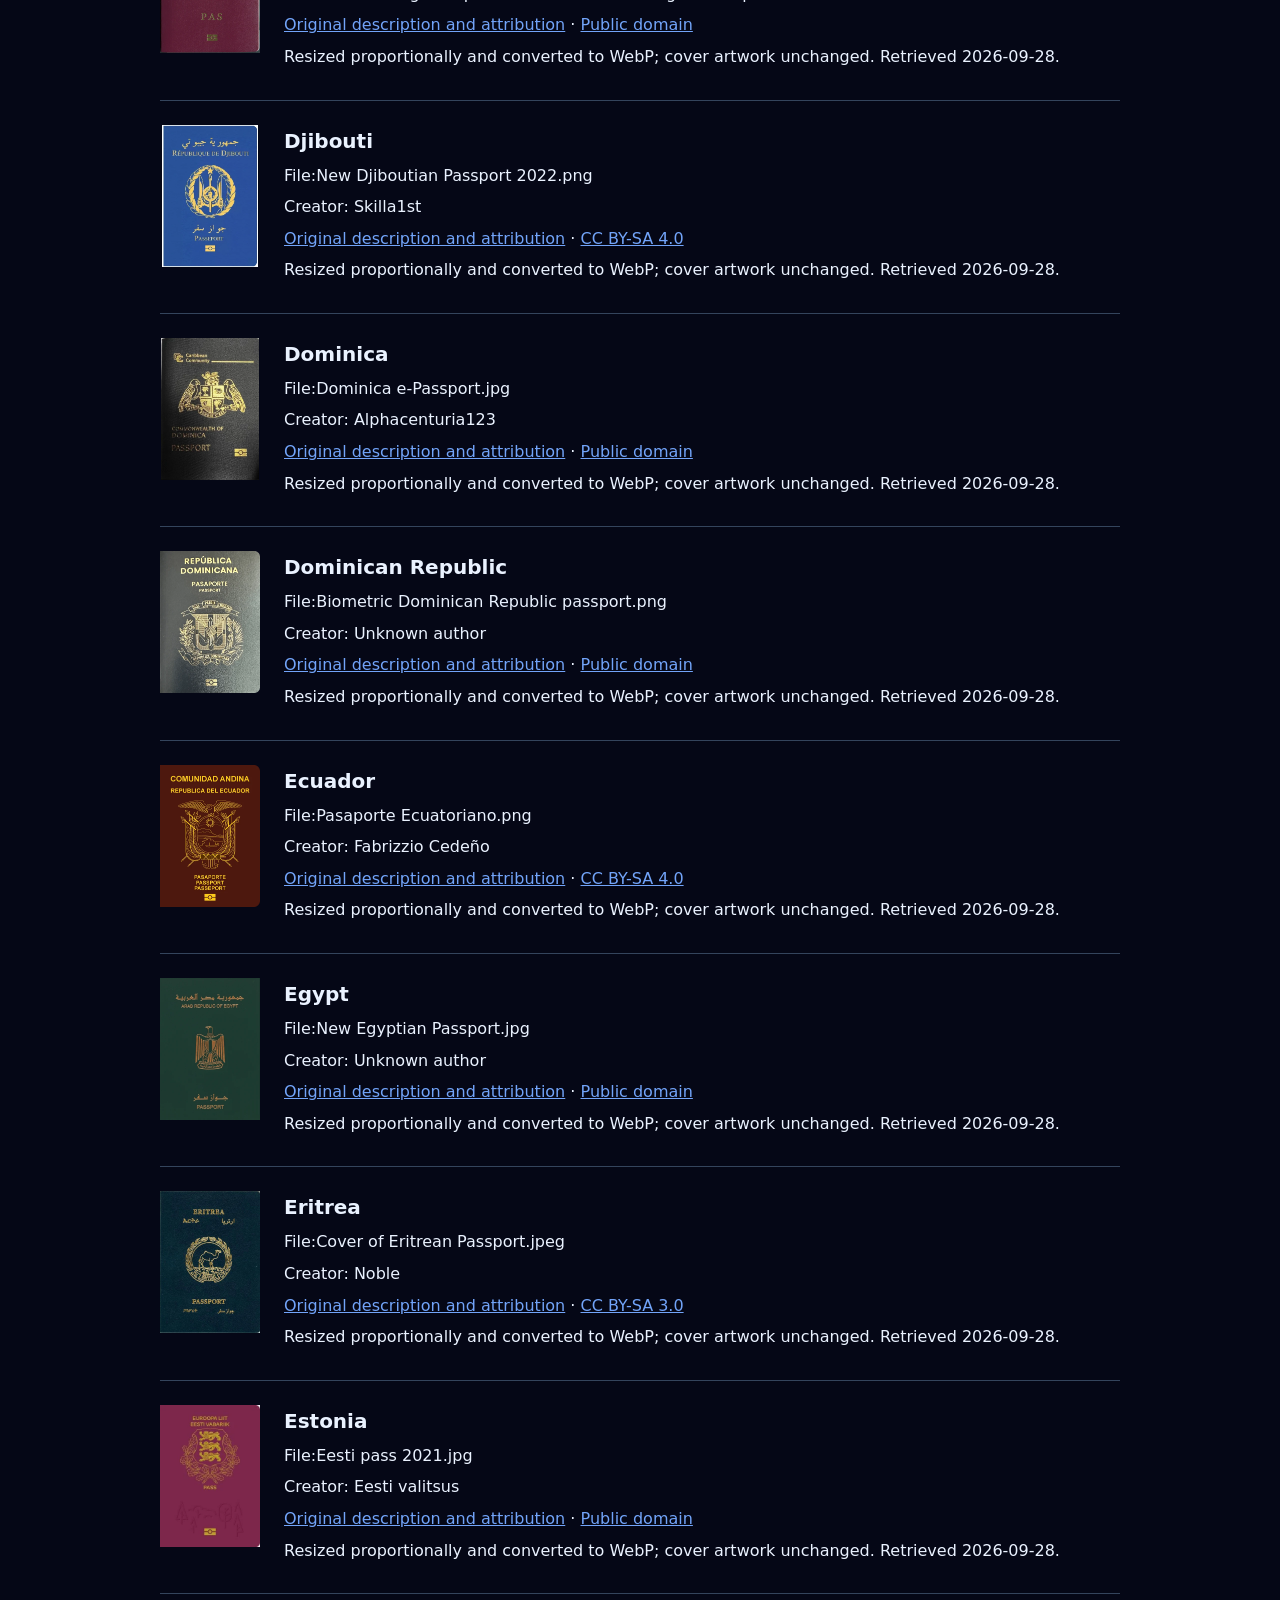
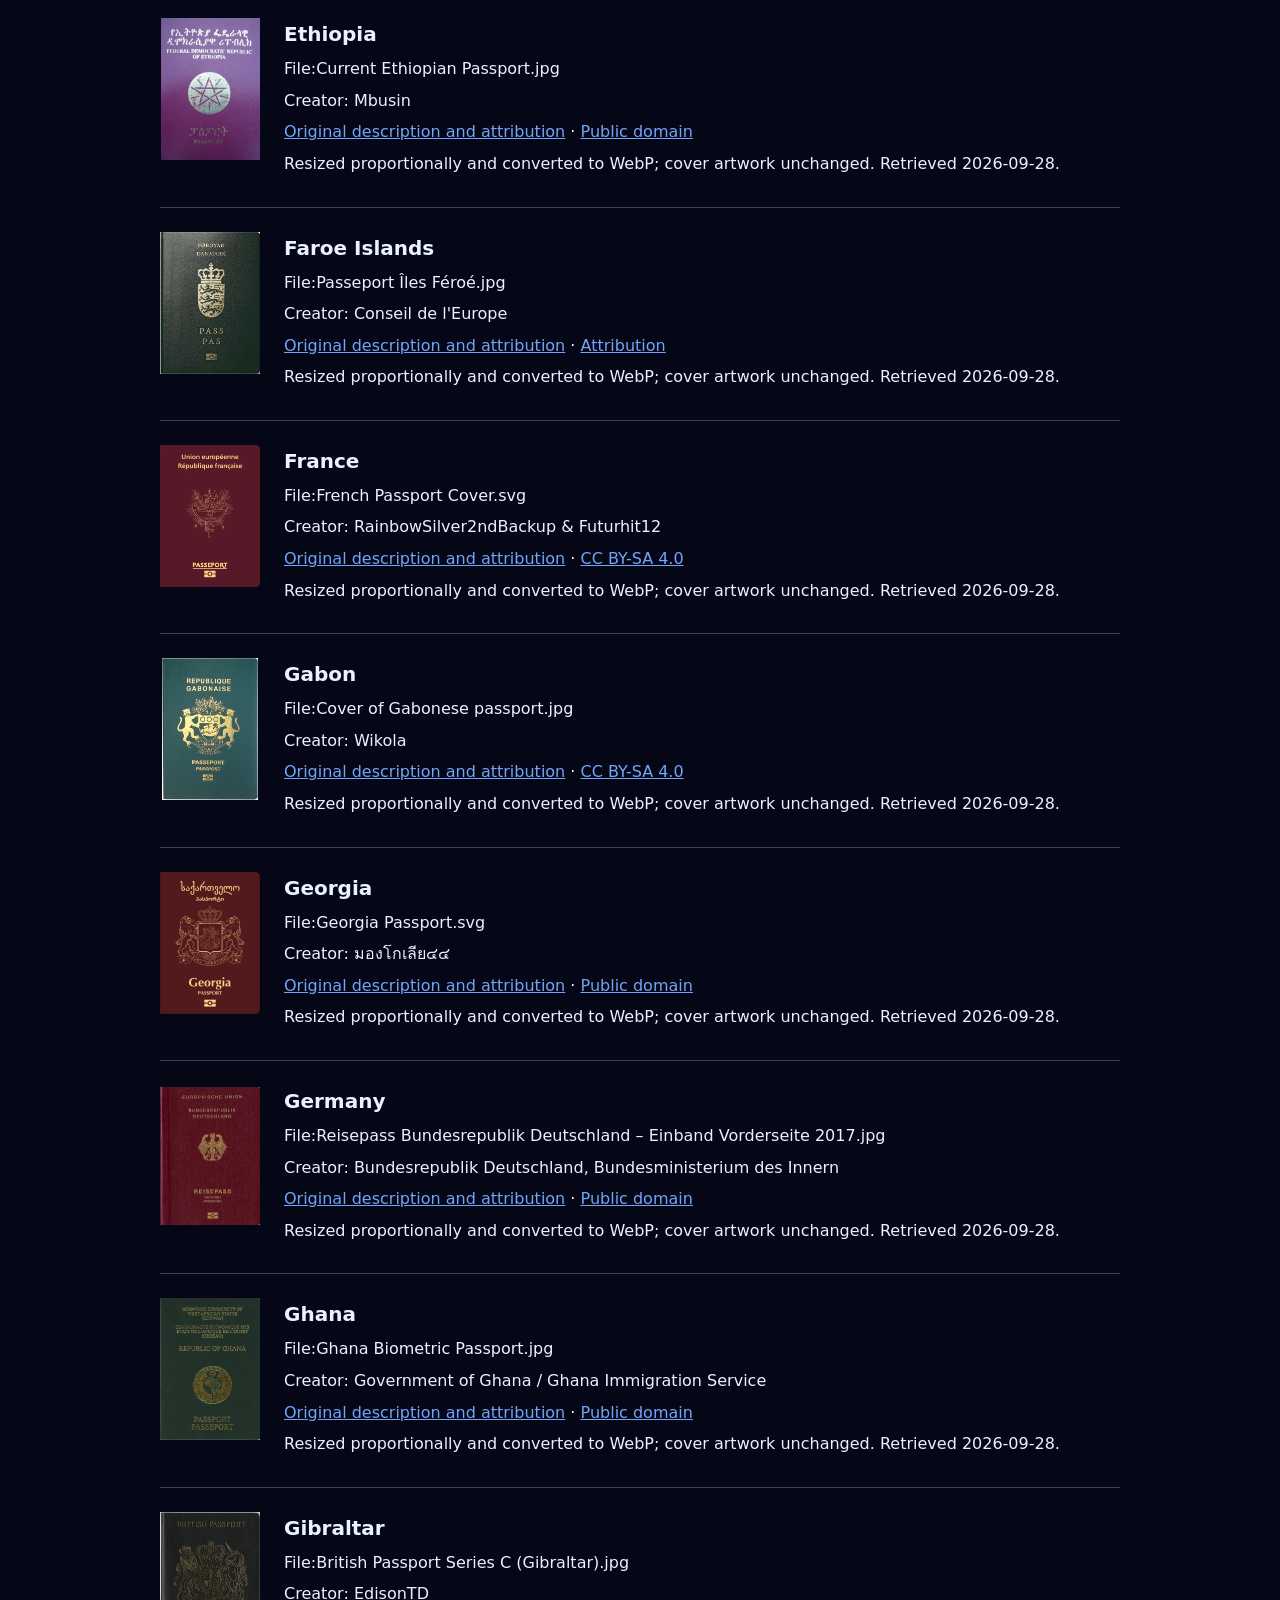
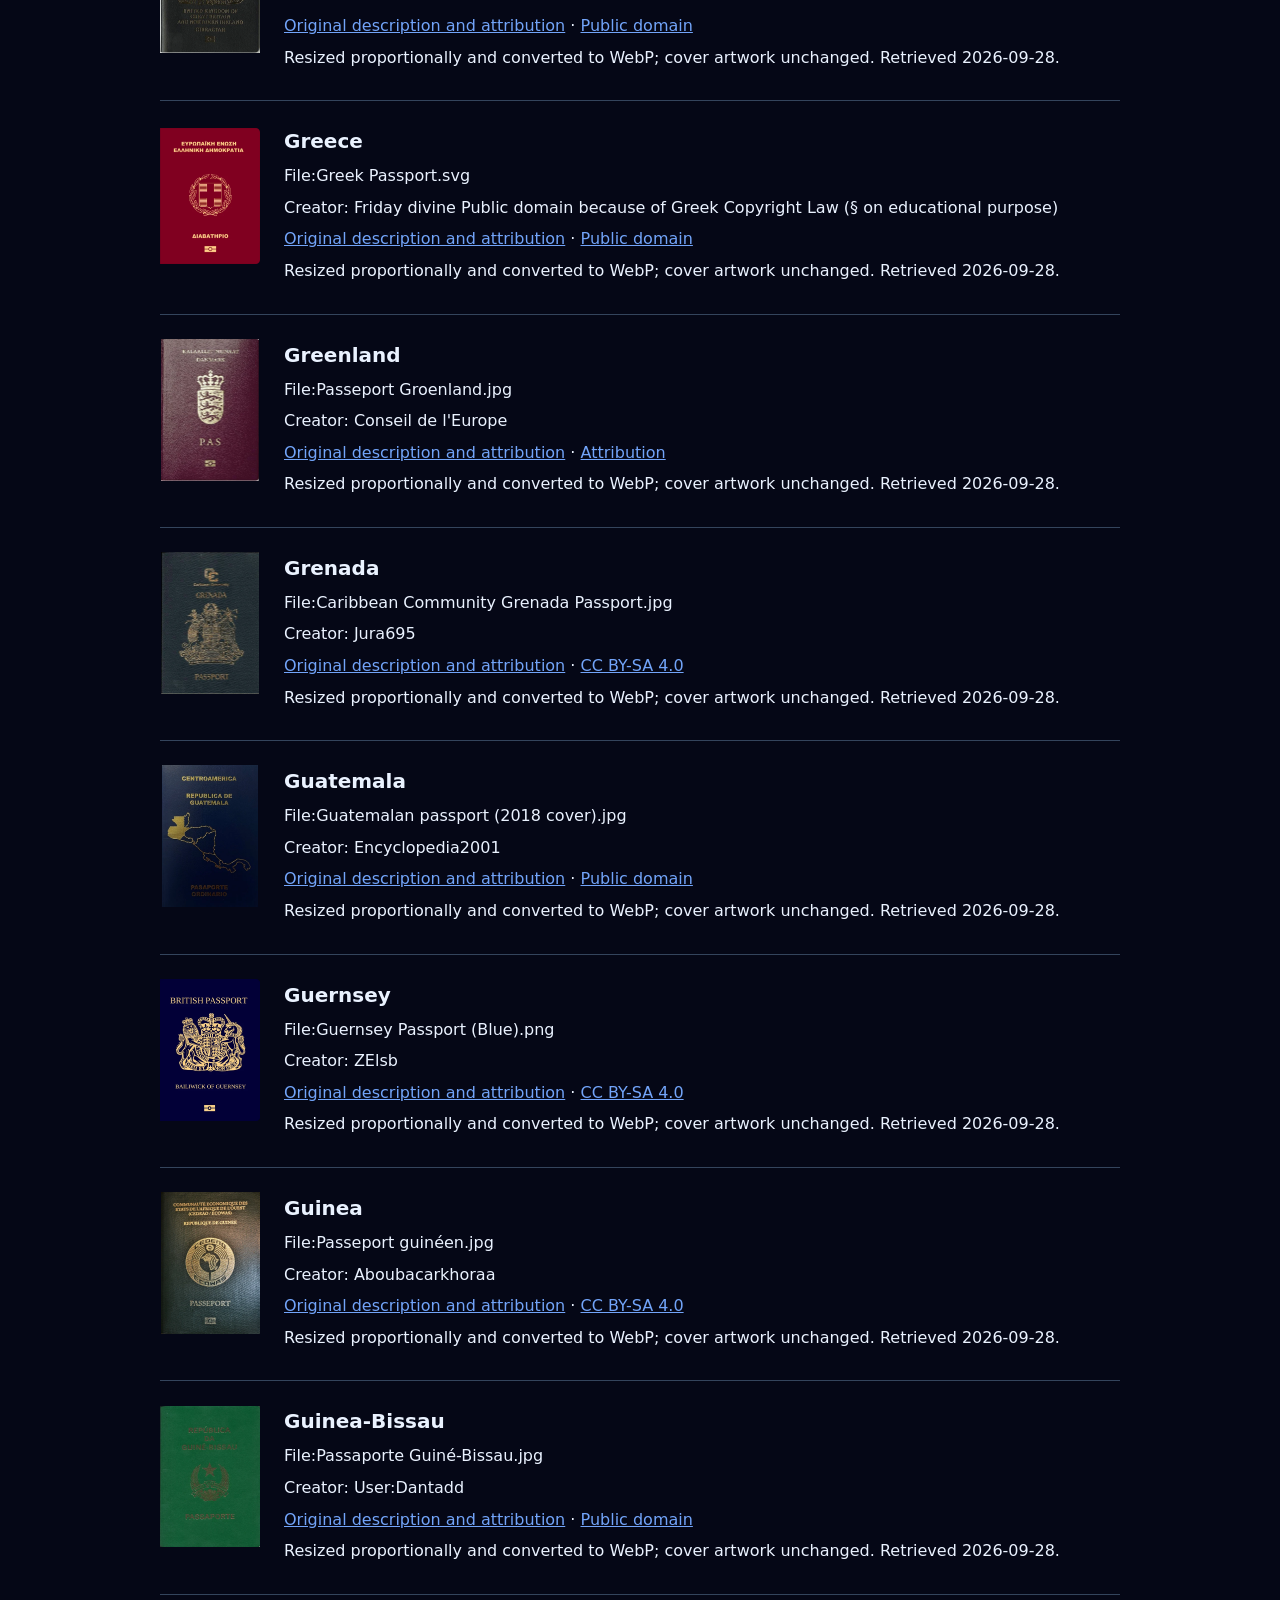
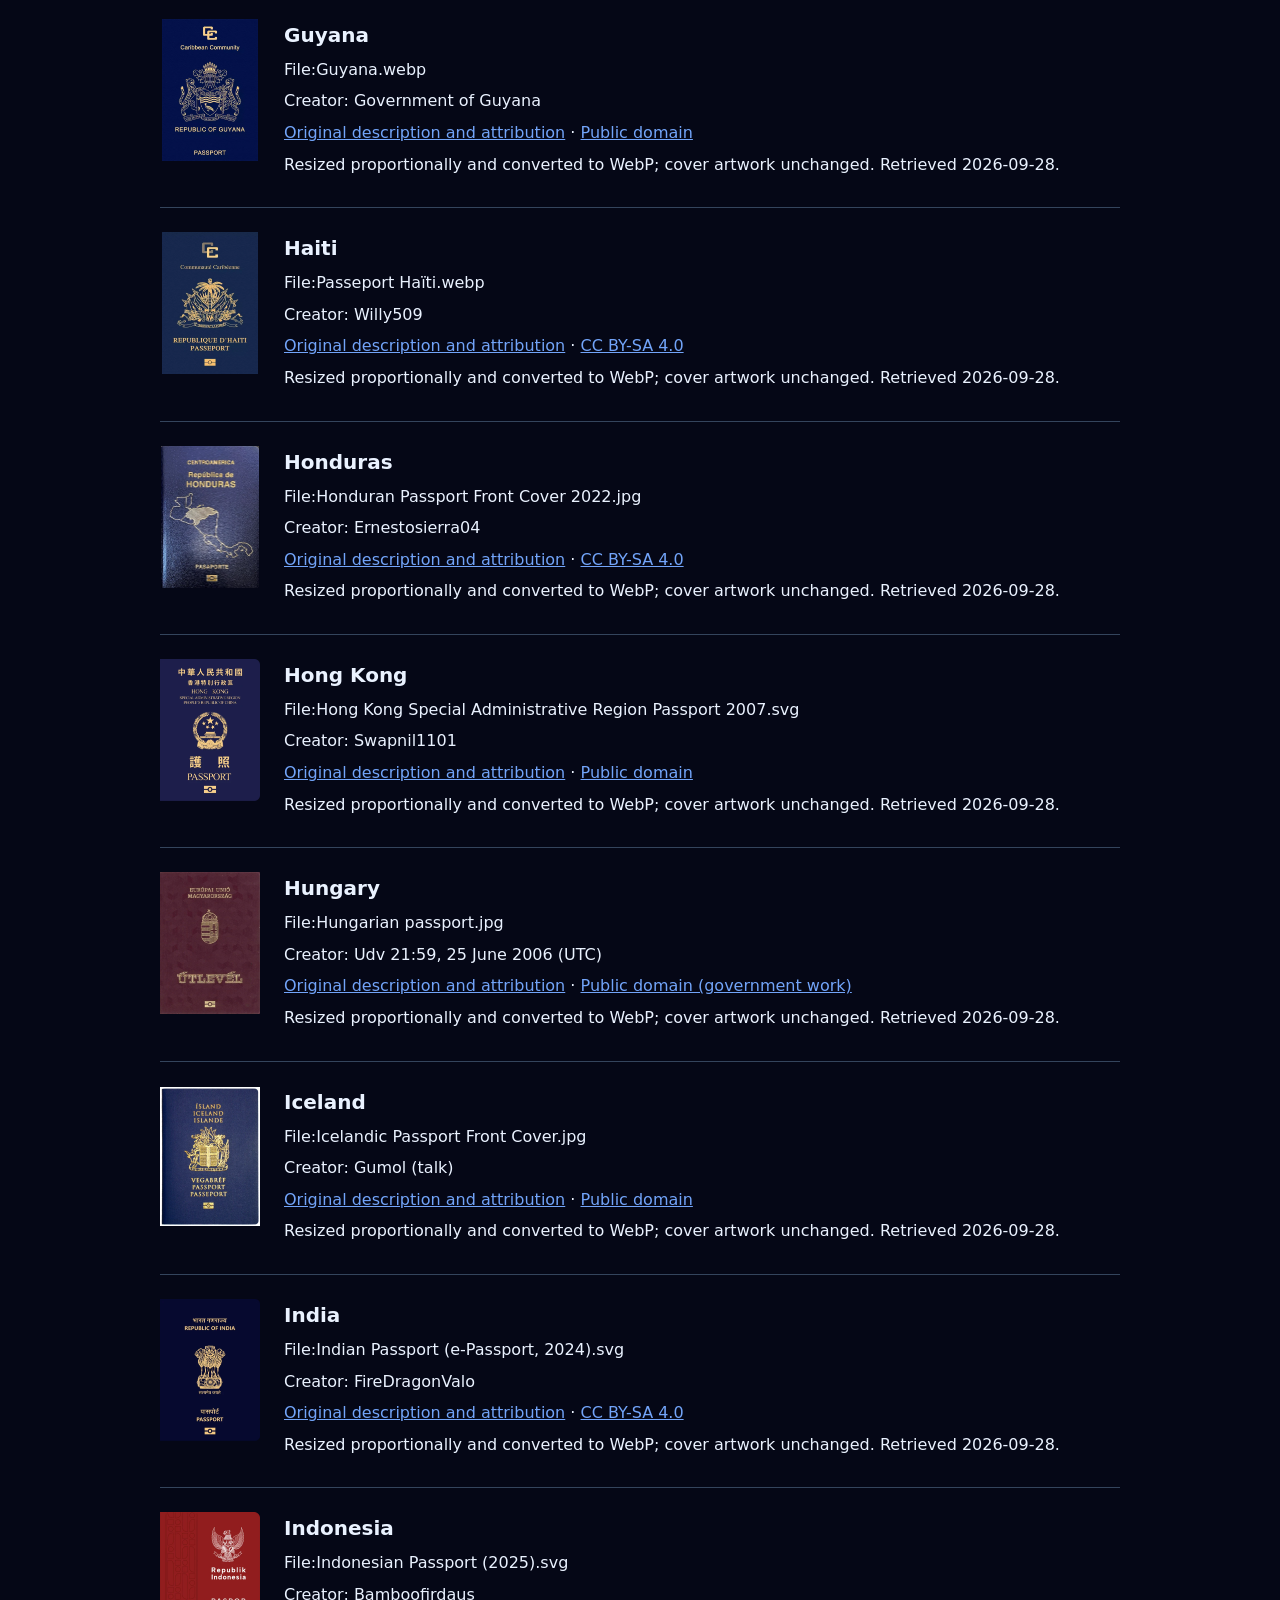
==== commit 2671e10a: "Reuse the sovereign state's passport cover for 22 territories Mayotte, Réunion, Guadeloupe, Martiniq" ====
--- a/passport-credits.html
+++ b/passport-credits.html
@@ -3,7 +3,7 @@
 body{max-width:960px;margin:40px auto;padding:0 20px;background:#050716;color:#eaf2ff;font:16px/1.6 system-ui,sans-serif}a{color:#72a4f9}h1{font-size:32px}h2{font-size:20px;margin:0}article{display:flex;gap:24px;border-top:1px solid #34445c;padding:24px 0;scroll-margin-top:20px}article img{object-fit:contain;flex:none}p{margin:6px 0;overflow-wrap:anywhere}article:target{background:#12213a}@media(max-width:480px){article{gap:14px}article img{width:70px;height:100px}}
 </style><a href="./">← Birth Lottery</a><h1>Image credits</h1>
 <p>여권 이미지 출처 · Passport image sources · パスポート画像の出典 · Fuentes de las imágenes · Источники изображений</p>
-<p>These are representative ordinary passport covers, not a guarantee of the latest edition or of citizenship. Territories use only explicitly sourced covers; no passport is inferred from the birthplace or sovereign-state field. Unavailable covers fall back to flags.</p>
+<p>These are representative ordinary passport covers, not a guarantee of the latest edition or of citizenship. 22 territories share the ordinary passport cover of their sovereign state, as listed explicitly in <code>data/passport-reuse.json</code>; no passport is inferred from the birthplace alone. Unavailable covers fall back to flags.</p>
 <p>Source pages supply the authorship and licensing statements below. Cover images were proportionally resized and converted to WebP, without changing the artwork. Please retain the individual credits and license links when reusing them.</p>
 <p>Birth Lottery card layout and original artwork: <a href="https://creativecommons.org/licenses/by-sa/4.0/">CC BY-SA 4.0</a>. Individual passport images retain their stated licenses. The attribution link printed on each saved card points to its entry below.</p>
 <p>Flags: <a href="https://github.com/lipis/flag-icons">flag-icons</a>, by lipis and contributors, <a href="vendor/flag-icons.LICENSE">MIT license</a>. Statistical data: UN WPP 2024 (2026 projections), IMF WEO and indicated World Bank/UN fallbacks; see the <a href="./#method">methodology</a>.</p>
@@ -145,12 +145,6 @@
 <p>Creator: Globalpasser</p>
 <p><a href="https://commons.wikimedia.org/wiki/File:Brunei_biometric_passport.jpg">Original description and attribution</a> · <a href="https://creativecommons.org/publicdomain/mark/1.0/">Public domain</a></p>
 <p>Resized proportionally and converted to WebP; cover artwork unchanged. Retrieved 2026-09-28.</p></div></article>
-<article id="p100">
-<img src="assets/passports/bg.webp" width="100" height="142" loading="lazy" alt="Bulgaria passport cover">
-<div><h2>Bulgaria</h2><p>File:Passportbg.jpg</p>
-<p>Creator: Preprolog</p>
-<p><a href="https://commons.wikimedia.org/wiki/File:Passportbg.jpg">Original description and attribution</a> · <a href="https://commons.wikimedia.org/wiki/File:Passportbg.jpg">Public domain</a></p>
-<p>Resized a scan of an ordinary biometric passport cover to WebP; cover artwork unchanged. Retrieved 2026-09-28.</p></div></article>
 <article id="p854">
 <img src="assets/passports/bf.webp" width="100" height="142" loading="lazy" alt="Burkina Faso passport cover">
 <div><h2>Burkina Faso</h2><p>File:BurkinaFaso passport 002.jpg</p>
@@ -201,16 +195,10 @@
 <p>Resized proportionally and converted to WebP; cover artwork unchanged. Retrieved 2026-09-28.</p></div></article>
 <article id="p148">
 <img src="assets/passports/td.webp" width="100" height="142" loading="lazy" alt="Chad passport cover">
-<div><h2>Chad</h2><p>File:Passport tchadien.jpg</p>
-<p>Creator: Matarimi1</p>
-<p><a href="https://commons.wikimedia.org/wiki/File:Passport_tchadien.jpg">Original description and attribution</a> · <a href="https://creativecommons.org/licenses/by/4.0/">CC BY 4.0</a></p>
-<p>Replaced a 107 × 149 px cover with a higher-resolution 2025 photograph; resized proportionally and converted to WebP. Retrieved 2026-09-28.</p></div></article>
-<article id="p152">
-<img src="assets/passports/cl.webp" width="100" height="142" loading="lazy" alt="Chile passport cover">
-<div><h2>Chile</h2><p>File:Portada del pasaporte biométrico actual, vigente desde 2013.jpg</p>
-<p>Creator: Marc CAT</p>
-<p><a href="https://commons.wikimedia.org/wiki/File:Portada_del_pasaporte_biom%C3%A9trico_actual,_vigente_desde_2013.jpg">Original description and attribution</a> · <a href="https://creativecommons.org/licenses/by-sa/3.0/">CC BY-SA 3.0</a></p>
-<p>Resized proportionally and converted to WebP; this photograph shows the edition introduced in 2013. Retrieved 2026-09-28.</p></div></article>
+<div><h2>Chad</h2><p>File:Cover of Chadian Passport.jpg</p>
+<p>Creator: Noble</p>
+<p><a href="https://commons.wikimedia.org/wiki/File:Cover_of_Chadian_Passport.jpg">Original description and attribution</a> · <a href="https://creativecommons.org/licenses/by-sa/3.0/deed.en">CC BY-SA 3.0</a></p>
+<p>Resized proportionally and converted to WebP; cover artwork unchanged. Retrieved 2026-09-28.</p></div></article>
 <article id="p156">
 <img src="assets/passports/cn.webp" width="100" height="142" loading="lazy" alt="China passport cover">
 <div><h2>China</h2><p>File:People&#x27;s Republic of China Passport 2012.svg</p>
@@ -234,12 +222,6 @@
 <div><h2>Congo</h2><p>File:Republic of Congo passport obverse 001.jpg</p>
 <p>Creator: Government of the Republic of Congo</p>
 <p><a href="https://commons.wikimedia.org/wiki/File:Republic_of_Congo_passport_obverse_001.jpg">Original description and attribution</a> · <a href="https://creativecommons.org/publicdomain/mark/1.0/">Public domain</a></p>
-<p>Resized proportionally and converted to WebP; cover artwork unchanged. Retrieved 2026-09-28.</p></div></article>
-<article id="p188">
-<img src="assets/passports/cr.webp" width="100" height="142" loading="lazy" alt="Costa Rica passport cover">
-<div><h2>Costa Rica</h2><p>File:Portada del Pasaporte Costarricense desde 2022.png</p>
-<p>Creator: Presidencia de la República de Costa Rica</p>
-<p><a href="https://commons.wikimedia.org/wiki/File:Portada_del_Pasaporte_Costarricense_desde_2022.png">Original description and attribution</a> · <a href="https://creativecommons.org/licenses/by-sa/4.0/">CC BY-SA 4.0</a></p>
 <p>Resized proportionally and converted to WebP; cover artwork unchanged. Retrieved 2026-09-28.</p></div></article>
 <article id="p191">
 <img src="assets/passports/hr.webp" width="100" height="142" loading="lazy" alt="Croatia passport cover">
@@ -337,12 +319,6 @@
 <p>Creator: Conseil de l&#x27;Europe</p>
 <p><a href="https://commons.wikimedia.org/wiki/File:Passeport_%C3%8Eles_F%C3%A9ro%C3%A9.jpg">Original description and attribution</a> · <a href="https://commons.wikimedia.org/wiki/File:Passeport_%C3%8Eles_F%C3%A9ro%C3%A9.jpg">Attribution</a></p>
 <p>Resized proportionally and converted to WebP; cover artwork unchanged. Retrieved 2026-09-28.</p></div></article>
-<article id="p246">
-<img src="assets/passports/fi.webp" width="100" height="142" loading="lazy" alt="Finland passport cover">
-<div><h2>Finland</h2><p>File:Finland passport.jpg</p>
-<p>Creator: Noble</p>
-<p><a href="https://commons.wikimedia.org/wiki/File:Finland_passport.jpg">Original description and attribution</a> · <a href="https://creativecommons.org/licenses/by-sa/3.0/">CC BY-SA 3.0</a></p>
-<p>Resized proportionally and converted to WebP; this photograph shows the 2006 biometric edition. Retrieved 2026-09-28.</p></div></article>
 <article id="p250">
 <img src="assets/passports/fr.webp" width="100" height="142" loading="lazy" alt="France passport cover">
 <div><h2>France</h2><p>File:French Passport Cover.svg</p>
@@ -709,12 +685,6 @@
 <p>Creator: Blagomeni</p>
 <p><a href="https://commons.wikimedia.org/wiki/File:Nederlanden_paspoort_2011.jpg">Original description and attribution</a> · <a href="https://creativecommons.org/licenses/by-sa/3.0/deed.en">CC BY-SA 3.0</a></p>
 <p>Resized proportionally and converted to WebP; cover artwork unchanged. Retrieved 2026-09-28.</p></div></article>
-<article id="p554">
-<img src="assets/passports/nz.webp" width="100" height="142" loading="lazy" alt="New Zealand passport cover">
-<div><h2>New Zealand</h2><p>File:NzE-passport.jpg</p>
-<p>Creator: Qlinz</p>
-<p><a href="https://commons.wikimedia.org/wiki/File:NzE-passport.jpg">Original description and attribution</a> · <a href="https://creativecommons.org/licenses/by-sa/3.0/">CC BY-SA 3.0</a></p>
-<p>Cropped only the white background around the photographed cover, resized and converted to WebP; this is an older e-passport edition photographed in 2007. Retrieved 2026-09-28.</p></div></article>
 <article id="p558">
 <img src="assets/passports/ni.webp" width="100" height="142" loading="lazy" alt="Nicaragua passport cover">
 <div><h2>Nicaragua</h2><p>File:Dual Citizenship, Two Passports (cropped).jpg</p>
@@ -775,12 +745,6 @@
 <p>Creator: Papua New Guine government</p>
 <p><a href="https://commons.wikimedia.org/wiki/File:Cover_of_Papua_New_Guinean_Passport.png">Original description and attribution</a> · <a href="https://creativecommons.org/publicdomain/mark/1.0/">Public domain</a></p>
 <p>Resized proportionally and converted to WebP; cover artwork unchanged. Retrieved 2026-09-28.</p></div></article>
-<article id="p600">
-<img src="assets/passports/py.webp" width="100" height="142" loading="lazy" alt="Paraguay passport cover">
-<div><h2>Paraguay</h2><p>File:PARAGUAY PASSPORT PIC.webp</p>
-<p>Creator: Santi oporto</p>
-<p><a href="https://commons.wikimedia.org/wiki/File:PARAGUAY_PASSPORT_PIC.webp">Original description and attribution</a> · <a href="https://creativecommons.org/publicdomain/zero/1.0/">CC0</a></p>
-<p>Resized proportionally and converted to WebP; cover artwork unchanged. Retrieved 2026-09-28.</p></div></article>
 <article id="p604">
 <img src="assets/passports/pe.webp" width="100" height="142" loading="lazy" alt="Peru passport cover">
 <div><h2>Peru</h2><p>File:Biometric Passport Peru.jpg</p>
@@ -804,12 +768,6 @@
 <div><h2>Portugal</h2><p>File:Passaporte Português .jpg</p>
 <p>Creator: Drd97</p>
 <p><a href="https://commons.wikimedia.org/wiki/File:Passaporte_Portugu%C3%AAs_.jpg">Original description and attribution</a> · <a href="https://creativecommons.org/licenses/by-sa/4.0/deed.en">CC BY-SA 4.0</a></p>
-<p>Resized proportionally and converted to WebP; cover artwork unchanged. Retrieved 2026-09-28.</p></div></article>
-<article id="p634">
-<img src="assets/passports/qa.webp" width="100" height="142" loading="lazy" alt="Qatar passport cover">
-<div><h2>Qatar</h2><p>File:Qatari Passport.png</p>
-<p>Creator: JohnGold6000</p>
-<p><a href="https://commons.wikimedia.org/wiki/File:Qatari_Passport.png">Original description and attribution</a> · <a href="https://commons.wikimedia.org/wiki/File:Qatari_Passport.png">Public domain</a></p>
 <p>Resized proportionally and converted to WebP; cover artwork unchanged. Retrieved 2026-09-28.</p></div></article>
 <article id="p642">
 <img src="assets/passports/ro.webp" width="100" height="142" loading="lazy" alt="Romania passport cover">
@@ -931,12 +889,6 @@
 <p>Creator: Globalpasser</p>
 <p><a href="https://commons.wikimedia.org/wiki/File:KOR_ePassport.jpg">Original description and attribution</a> · <a href="https://creativecommons.org/publicdomain/mark/1.0/">Public domain</a></p>
 <p>Resized proportionally and converted to WebP; cover artwork unchanged. Retrieved 2026-09-28.</p></div></article>
-<article id="p728">
-<img src="assets/passports/ss.webp" width="100" height="142" loading="lazy" alt="South Sudan passport cover">
-<div><h2>South Sudan</h2><p>File:Паспорт гражданина Южного Судана.png</p>
-<p>Creator: Chetoc</p>
-<p><a href="https://commons.wikimedia.org/wiki/File:%D0%9F%D0%B0%D1%81%D0%BF%D0%BE%D1%80%D1%82_%D0%B3%D1%80%D0%B0%D0%B6%D0%B4%D0%B0%D0%BD%D0%B8%D0%BD%D0%B0_%D0%AE%D0%B6%D0%BD%D0%BE%D0%B3%D0%BE_%D0%A1%D1%83%D0%B4%D0%B0%D0%BD%D0%B0.png">Original description and attribution</a> · <a href="https://creativecommons.org/licenses/by-sa/4.0/">CC BY-SA 4.0</a></p>
-<p>Resized proportionally and converted to WebP; cover artwork unchanged. Retrieved 2026-09-28.</p></div></article>
 <article id="p724">
 <img src="assets/passports/es.webp" width="100" height="142" loading="lazy" alt="Spain passport cover">
 <div><h2>Spain</h2><p>File:Pasaporte ES.svg</p>
@@ -1105,10 +1057,80 @@
 <p>Creator: มองโกเลีย๔๔</p>
 <p><a href="https://commons.wikimedia.org/wiki/File:Yemen_Passport.svg">Original description and attribution</a> · <a href="https://creativecommons.org/licenses/by/4.0/deed.en">CC BY 4.0</a></p>
 <p>Resized proportionally and converted to WebP; cover artwork unchanged. Retrieved 2026-09-28.</p></div></article>
+<article id="p16">
+<img src="assets/passports/us.webp" width="100" height="142" loading="lazy" alt="United States passport cover">
+<div><h2>American Samoa</h2><p>Uses the ordinary passport cover of <a href="#p840">United States</a>.</p></div></article>
+<article id="p533">
+<img src="assets/passports/nl.webp" width="100" height="142" loading="lazy" alt="Netherlands passport cover">
+<div><h2>Aruba</h2><p>Uses the ordinary passport cover of <a href="#p528">Netherlands</a>.</p>
+<p>Passports issued here carry additional territory wording on the cover; the sovereign state's cover is shown as an approximation.</p></div></article>
+<article id="p535">
+<img src="assets/passports/nl.webp" width="100" height="142" loading="lazy" alt="Netherlands passport cover">
+<div><h2>Bonaire, Sint Eustatius and Saba</h2><p>Uses the ordinary passport cover of <a href="#p528">Netherlands</a>.</p></div></article>
+<article id="p92">
+<img src="assets/passports/gb.webp" width="100" height="142" loading="lazy" alt="United Kingdom passport cover">
+<div><h2>British Virgin Islands</h2><p>Uses the ordinary passport cover of <a href="#p826">United Kingdom</a>.</p>
+<p>Passports issued here carry additional territory wording on the cover; the sovereign state's cover is shown as an approximation.</p></div></article>
+<article id="p531">
+<img src="assets/passports/nl.webp" width="100" height="142" loading="lazy" alt="Netherlands passport cover">
+<div><h2>Curaçao</h2><p>Uses the ordinary passport cover of <a href="#p528">Netherlands</a>.</p>
+<p>Passports issued here carry additional territory wording on the cover; the sovereign state's cover is shown as an approximation.</p></div></article>
+<article id="p238">
+<img src="assets/passports/gb.webp" width="100" height="142" loading="lazy" alt="United Kingdom passport cover">
+<div><h2>Falkland Islands</h2><p>Uses the ordinary passport cover of <a href="#p826">United Kingdom</a>.</p>
+<p>Passports issued here carry additional territory wording on the cover; the sovereign state's cover is shown as an approximation.</p></div></article>
+<article id="p254">
+<img src="assets/passports/fr.webp" width="100" height="142" loading="lazy" alt="France passport cover">
+<div><h2>French Guiana</h2><p>Uses the ordinary passport cover of <a href="#p250">France</a>.</p></div></article>
+<article id="p258">
+<img src="assets/passports/fr.webp" width="100" height="142" loading="lazy" alt="France passport cover">
+<div><h2>French Polynesia</h2><p>Uses the ordinary passport cover of <a href="#p250">France</a>.</p></div></article>
+<article id="p312">
+<img src="assets/passports/fr.webp" width="100" height="142" loading="lazy" alt="France passport cover">
+<div><h2>Guadeloupe</h2><p>Uses the ordinary passport cover of <a href="#p250">France</a>.</p></div></article>
+<article id="p316">
+<img src="assets/passports/us.webp" width="100" height="142" loading="lazy" alt="United States passport cover">
+<div><h2>Guam</h2><p>Uses the ordinary passport cover of <a href="#p840">United States</a>.</p></div></article>
+<article id="p474">
+<img src="assets/passports/fr.webp" width="100" height="142" loading="lazy" alt="France passport cover">
+<div><h2>Martinique</h2><p>Uses the ordinary passport cover of <a href="#p250">France</a>.</p></div></article>
+<article id="p175">
+<img src="assets/passports/fr.webp" width="100" height="142" loading="lazy" alt="France passport cover">
+<div><h2>Mayotte</h2><p>Uses the ordinary passport cover of <a href="#p250">France</a>.</p></div></article>
+<article id="p540">
+<img src="assets/passports/fr.webp" width="100" height="142" loading="lazy" alt="France passport cover">
+<div><h2>New Caledonia</h2><p>Uses the ordinary passport cover of <a href="#p250">France</a>.</p></div></article>
+<article id="p580">
+<img src="assets/passports/us.webp" width="100" height="142" loading="lazy" alt="United States passport cover">
+<div><h2>Northern Mariana Islands</h2><p>Uses the ordinary passport cover of <a href="#p840">United States</a>.</p></div></article>
+<article id="p630">
+<img src="assets/passports/us.webp" width="100" height="142" loading="lazy" alt="United States passport cover">
+<div><h2>Puerto Rico</h2><p>Uses the ordinary passport cover of <a href="#p840">United States</a>.</p></div></article>
+<article id="p638">
+<img src="assets/passports/fr.webp" width="100" height="142" loading="lazy" alt="France passport cover">
+<div><h2>Réunion</h2><p>Uses the ordinary passport cover of <a href="#p250">France</a>.</p></div></article>
+<article id="p652">
+<img src="assets/passports/fr.webp" width="100" height="142" loading="lazy" alt="France passport cover">
+<div><h2>Saint Barthélemy</h2><p>Uses the ordinary passport cover of <a href="#p250">France</a>.</p></div></article>
+<article id="p663">
+<img src="assets/passports/fr.webp" width="100" height="142" loading="lazy" alt="France passport cover">
+<div><h2>Saint Martin (French part)</h2><p>Uses the ordinary passport cover of <a href="#p250">France</a>.</p></div></article>
+<article id="p666">
+<img src="assets/passports/fr.webp" width="100" height="142" loading="lazy" alt="France passport cover">
+<div><h2>Saint Pierre and Miquelon</h2><p>Uses the ordinary passport cover of <a href="#p250">France</a>.</p></div></article>
+<article id="p534">
+<img src="assets/passports/nl.webp" width="100" height="142" loading="lazy" alt="Netherlands passport cover">
+<div><h2>Sint Maarten (Dutch part)</h2><p>Uses the ordinary passport cover of <a href="#p528">Netherlands</a>.</p>
+<p>Passports issued here carry additional territory wording on the cover; the sovereign state's cover is shown as an approximation.</p></div></article>
+<article id="p850">
+<img src="assets/passports/us.webp" width="100" height="142" loading="lazy" alt="United States passport cover">
+<div><h2>United States Virgin Islands</h2><p>Uses the ordinary passport cover of <a href="#p840">United States</a>.</p></div></article>
+<article id="p876">
+<img src="assets/passports/fr.webp" width="100" height="142" loading="lazy" alt="France passport cover">
+<div><h2>Wallis and Futuna</h2><p>Uses the ordinary passport cover of <a href="#p250">France</a>.</p></div></article>
 <article id="p454"><div><h2>Malawi</h2><p>No passport cover is bundled. The result card uses the flag.</p></div></article>
 <article id="p480"><div><h2>Mauritius</h2><p>No passport cover is bundled. The result card uses the flag.</p></div></article>
-<article id="p175"><div><h2>Mayotte</h2><p>No passport cover is bundled. The result card uses the flag.</p></div></article>
-<article id="p638"><div><h2>Réunion</h2><p>No passport cover is bundled. The result card uses the flag.</p></div></article>
+<article id="p728"><div><h2>South Sudan</h2><p>No passport cover is bundled. The result card uses the flag.</p></div></article>
 <article id="p894"><div><h2>Zambia</h2><p>No passport cover is bundled. The result card uses the flag.</p></div></article>
 <article id="p716"><div><h2>Zimbabwe</h2><p>No passport cover is bundled. The result card uses the flag.</p></div></article>
 <article id="p226"><div><h2>Equatorial Guinea</h2><p>No passport cover is bundled. The result card uses the flag.</p></div></article>
@@ -1122,39 +1144,26 @@
 <article id="p64"><div><h2>Bhutan</h2><p>No passport cover is bundled. The result card uses the flag.</p></div></article>
 <article id="p414"><div><h2>Kuwait</h2><p>No passport cover is bundled. The result card uses the flag.</p></div></article>
 <article id="p512"><div><h2>Oman</h2><p>No passport cover is bundled. The result card uses the flag.</p></div></article>
-<article id="p533"><div><h2>Aruba</h2><p>No passport cover is bundled. The result card uses the flag.</p></div></article>
+<article id="p634"><div><h2>Qatar</h2><p>No passport cover is bundled. The result card uses the flag.</p></div></article>
+<article id="p100"><div><h2>Bulgaria</h2><p>No passport cover is bundled. The result card uses the flag.</p></div></article>
+<article id="p246"><div><h2>Finland</h2><p>No passport cover is bundled. The result card uses the flag.</p></div></article>
 <article id="p44"><div><h2>Bahamas</h2><p>No passport cover is bundled. The result card uses the flag.</p></div></article>
 <article id="p52"><div><h2>Barbados</h2><p>No passport cover is bundled. The result card uses the flag.</p></div></article>
-<article id="p535"><div><h2>Bonaire, Sint Eustatius and Saba</h2><p>No passport cover is bundled. The result card uses the flag.</p></div></article>
-<article id="p92"><div><h2>British Virgin Islands</h2><p>No passport cover is bundled. The result card uses the flag.</p></div></article>
-<article id="p531"><div><h2>Curaçao</h2><p>No passport cover is bundled. The result card uses the flag.</p></div></article>
-<article id="p312"><div><h2>Guadeloupe</h2><p>No passport cover is bundled. The result card uses the flag.</p></div></article>
 <article id="p388"><div><h2>Jamaica</h2><p>No passport cover is bundled. The result card uses the flag.</p></div></article>
-<article id="p474"><div><h2>Martinique</h2><p>No passport cover is bundled. The result card uses the flag.</p></div></article>
-<article id="p630"><div><h2>Puerto Rico</h2><p>No passport cover is bundled. The result card uses the flag.</p></div></article>
-<article id="p652"><div><h2>Saint Barthélemy</h2><p>No passport cover is bundled. The result card uses the flag.</p></div></article>
-<article id="p663"><div><h2>Saint Martin (French part)</h2><p>No passport cover is bundled. The result card uses the flag.</p></div></article>
-<article id="p534"><div><h2>Sint Maarten (Dutch part)</h2><p>No passport cover is bundled. The result card uses the flag.</p></div></article>
-<article id="p850"><div><h2>United States Virgin Islands</h2><p>No passport cover is bundled. The result card uses the flag.</p></div></article>
+<article id="p188"><div><h2>Costa Rica</h2><p>No passport cover is bundled. The result card uses the flag.</p></div></article>
 <article id="p222"><div><h2>El Salvador</h2><p>No passport cover is bundled. The result card uses the flag.</p></div></article>
-<article id="p238"><div><h2>Falkland Islands</h2><p>No passport cover is bundled. The result card uses the flag.</p></div></article>
-<article id="p254"><div><h2>French Guiana</h2><p>No passport cover is bundled. The result card uses the flag.</p></div></article>
+<article id="p152"><div><h2>Chile</h2><p>No passport cover is bundled. The result card uses the flag.</p></div></article>
+<article id="p600"><div><h2>Paraguay</h2><p>No passport cover is bundled. The result card uses the flag.</p></div></article>
 <article id="p740"><div><h2>Suriname</h2><p>No passport cover is bundled. The result card uses the flag.</p></div></article>
 <article id="p858"><div><h2>Uruguay</h2><p>No passport cover is bundled. The result card uses the flag.</p></div></article>
-<article id="p666"><div><h2>Saint Pierre and Miquelon</h2><p>No passport cover is bundled. The result card uses the flag.</p></div></article>
+<article id="p554"><div><h2>New Zealand</h2><p>No passport cover is bundled. The result card uses the flag.</p></div></article>
 <article id="p242"><div><h2>Fiji</h2><p>No passport cover is bundled. The result card uses the flag.</p></div></article>
-<article id="p540"><div><h2>New Caledonia</h2><p>No passport cover is bundled. The result card uses the flag.</p></div></article>
 <article id="p90"><div><h2>Solomon Islands</h2><p>No passport cover is bundled. The result card uses the flag.</p></div></article>
-<article id="p316"><div><h2>Guam</h2><p>No passport cover is bundled. The result card uses the flag.</p></div></article>
 <article id="p296"><div><h2>Kiribati</h2><p>No passport cover is bundled. The result card uses the flag.</p></div></article>
 <article id="p520"><div><h2>Nauru</h2><p>No passport cover is bundled. The result card uses the flag.</p></div></article>
-<article id="p580"><div><h2>Northern Mariana Islands</h2><p>No passport cover is bundled. The result card uses the flag.</p></div></article>
 <article id="p585"><div><h2>Palau</h2><p>No passport cover is bundled. The result card uses the flag.</p></div></article>
-<article id="p16"><div><h2>American Samoa</h2><p>No passport cover is bundled. The result card uses the flag.</p></div></article>
 <article id="p184"><div><h2>Cook Islands</h2><p>No passport cover is bundled. The result card uses the flag.</p></div></article>
-<article id="p258"><div><h2>French Polynesia</h2><p>No passport cover is bundled. The result card uses the flag.</p></div></article>
 <article id="p570"><div><h2>Niue</h2><p>No passport cover is bundled. The result card uses the flag.</p></div></article>
 <article id="p882"><div><h2>Samoa</h2><p>No passport cover is bundled. The result card uses the flag.</p></div></article>
 <article id="p772"><div><h2>Tokelau</h2><p>No passport cover is bundled. The result card uses the flag.</p></div></article>
-<article id="p776"><div><h2>Tonga</h2><p>No passport cover is bundled. The result card uses the flag.</p></div></article>
-<article id="p876"><div><h2>Wallis and Futuna</h2><p>No passport cover is bundled. The result card uses the flag.</p></div></article></html>
+<article id="p776"><div><h2>Tonga</h2><p>No passport cover is bundled. The result card uses the flag.</p></div></article></html>
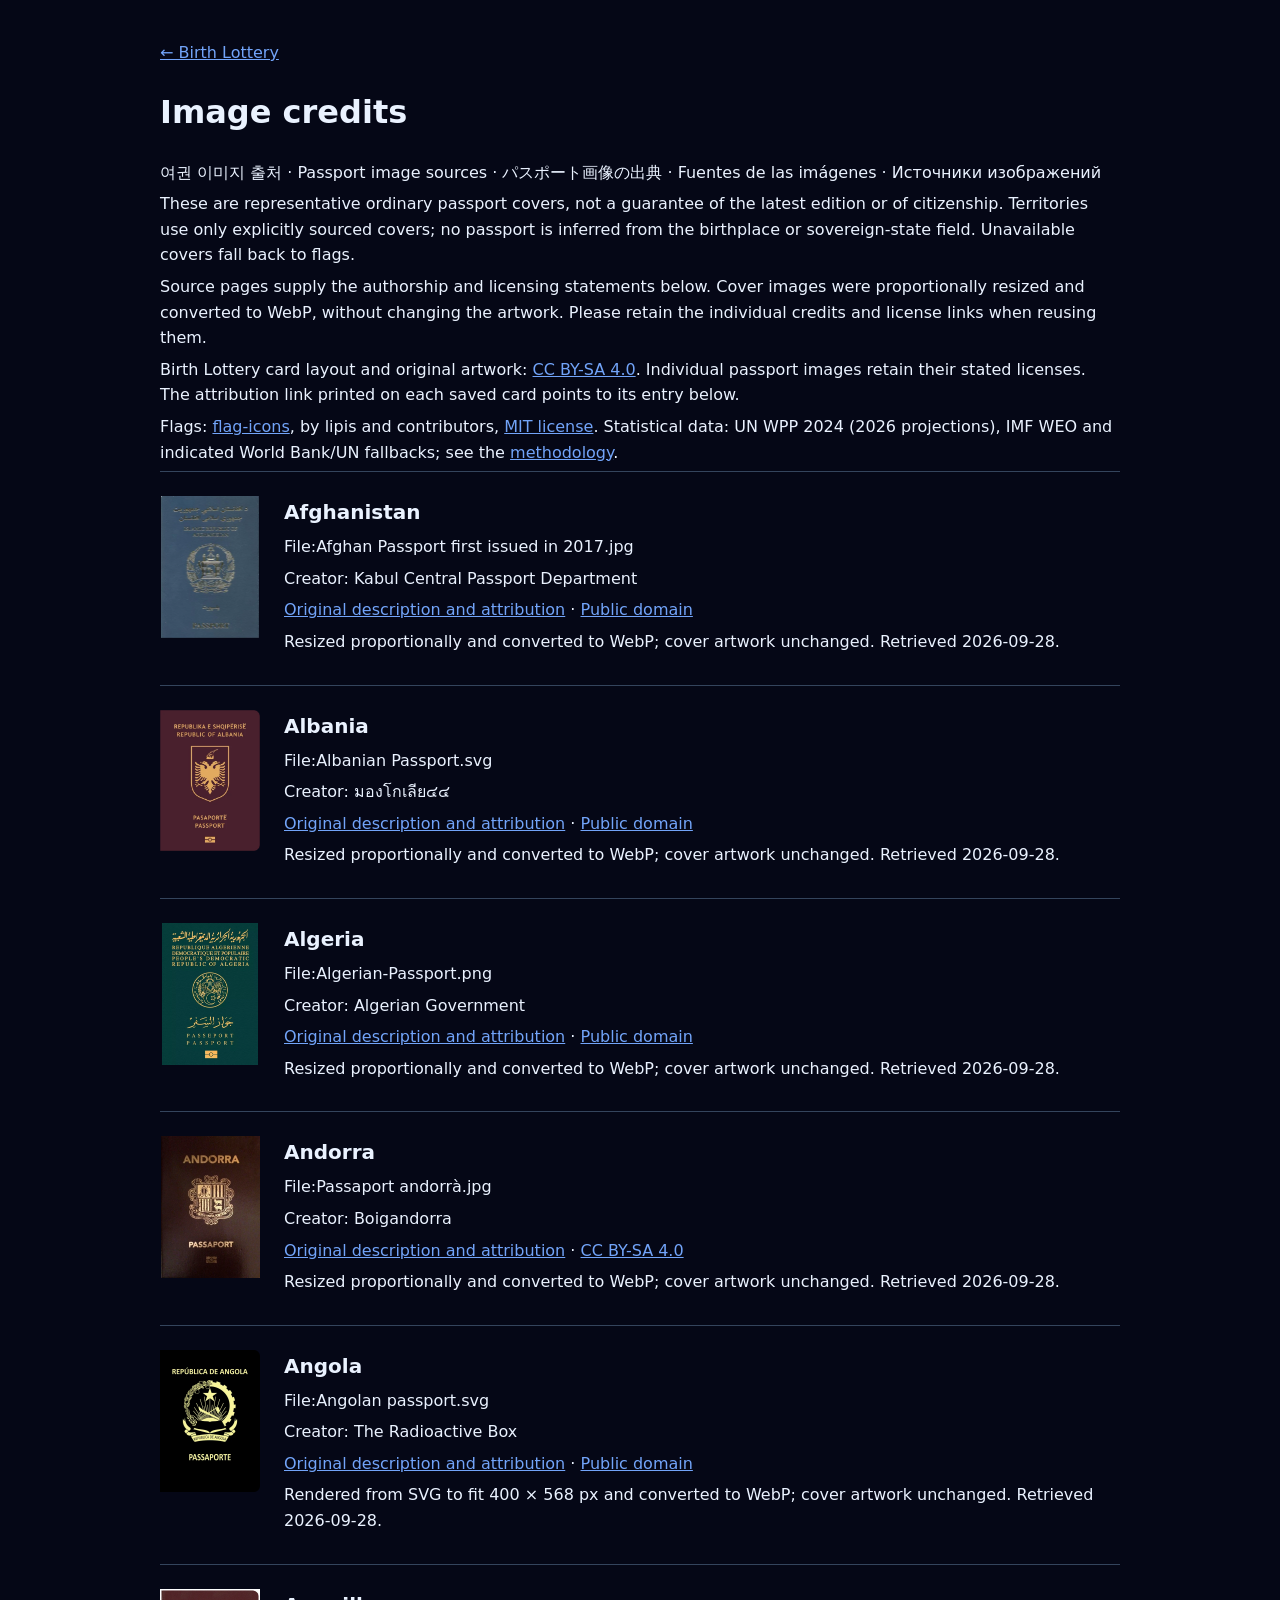
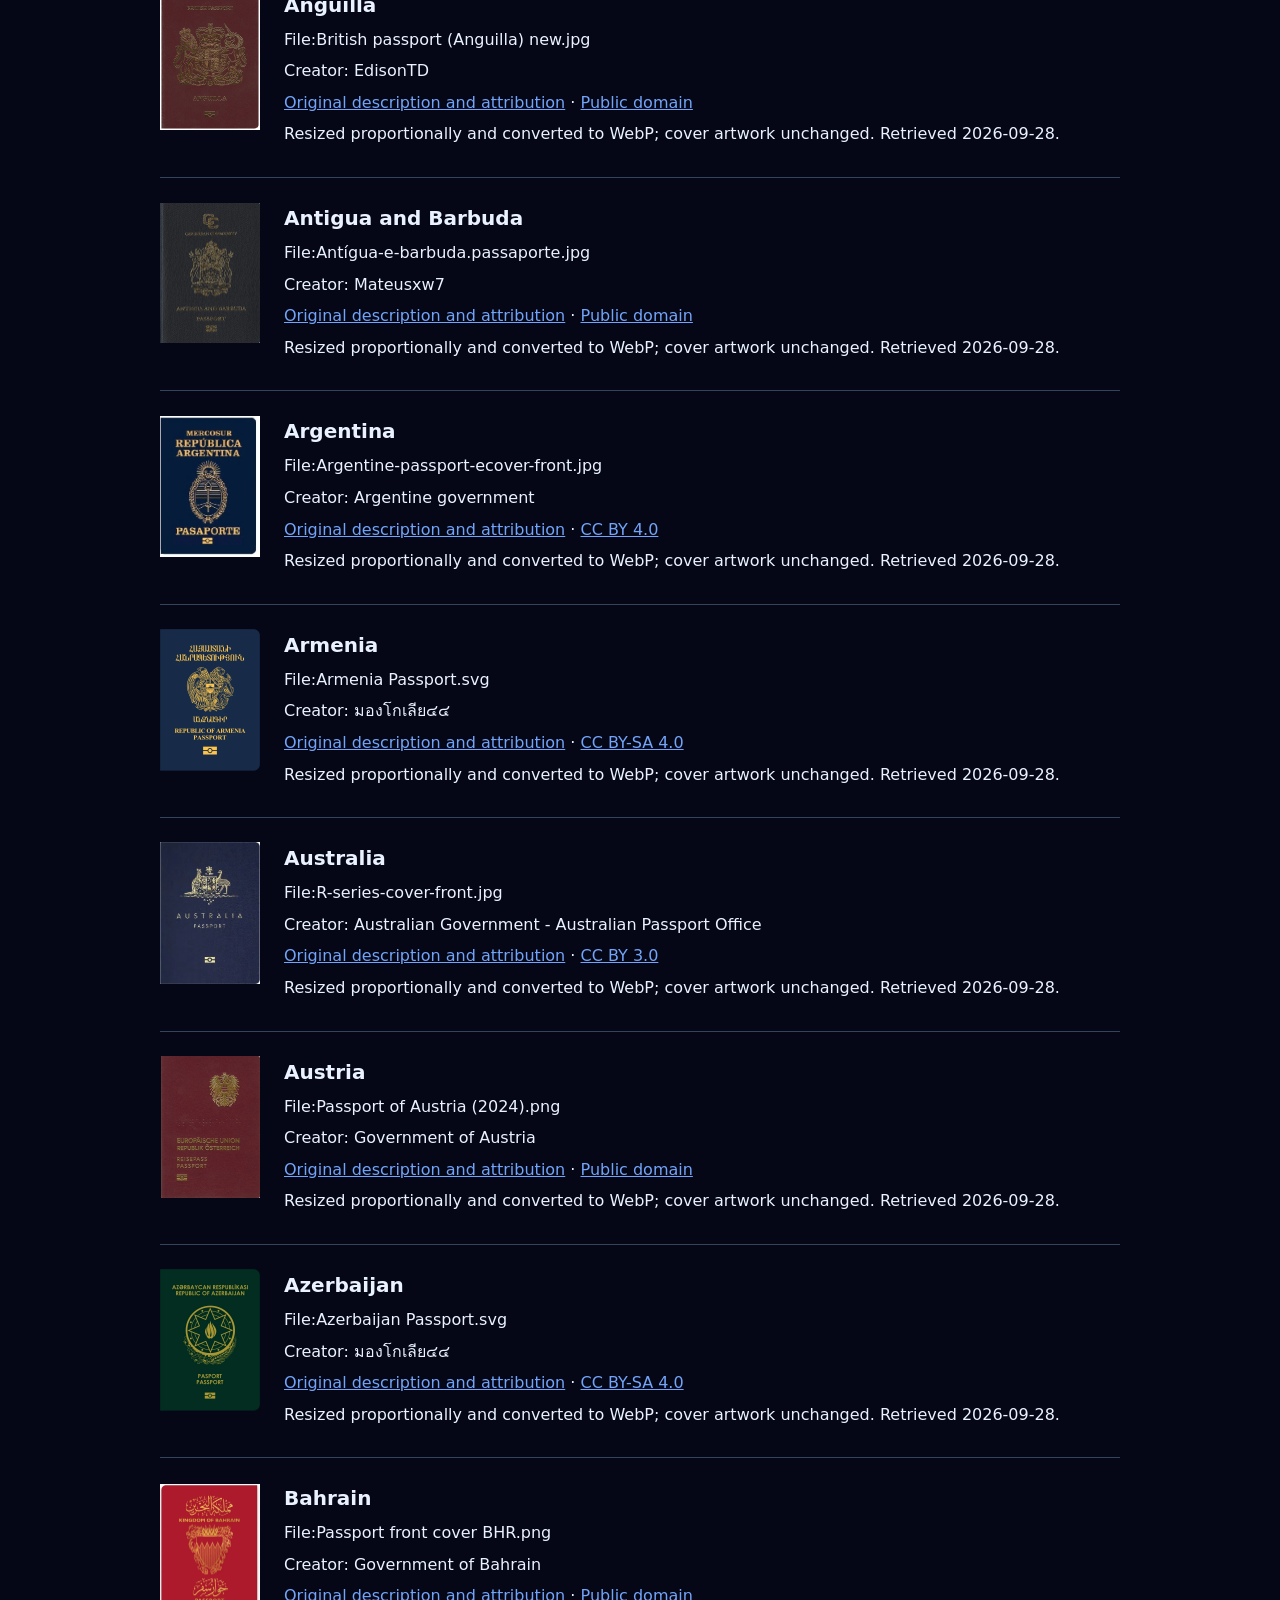
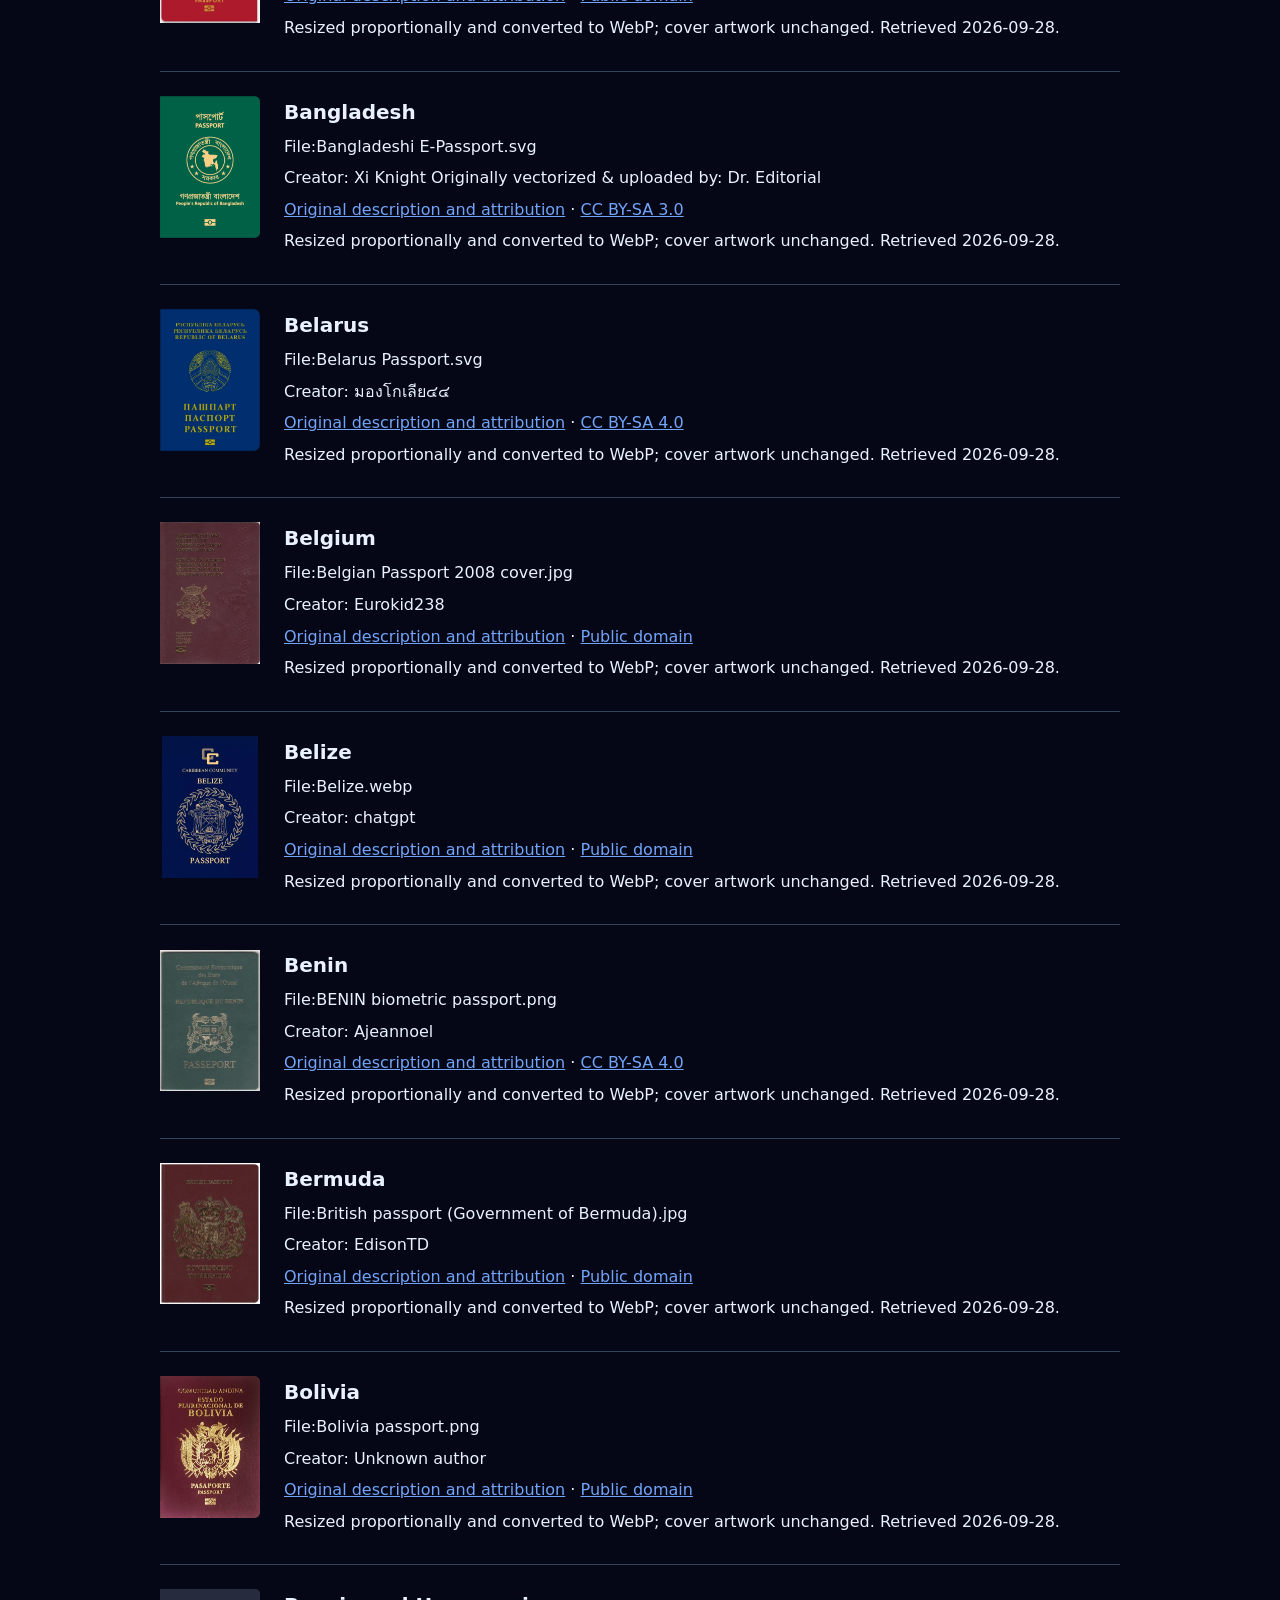
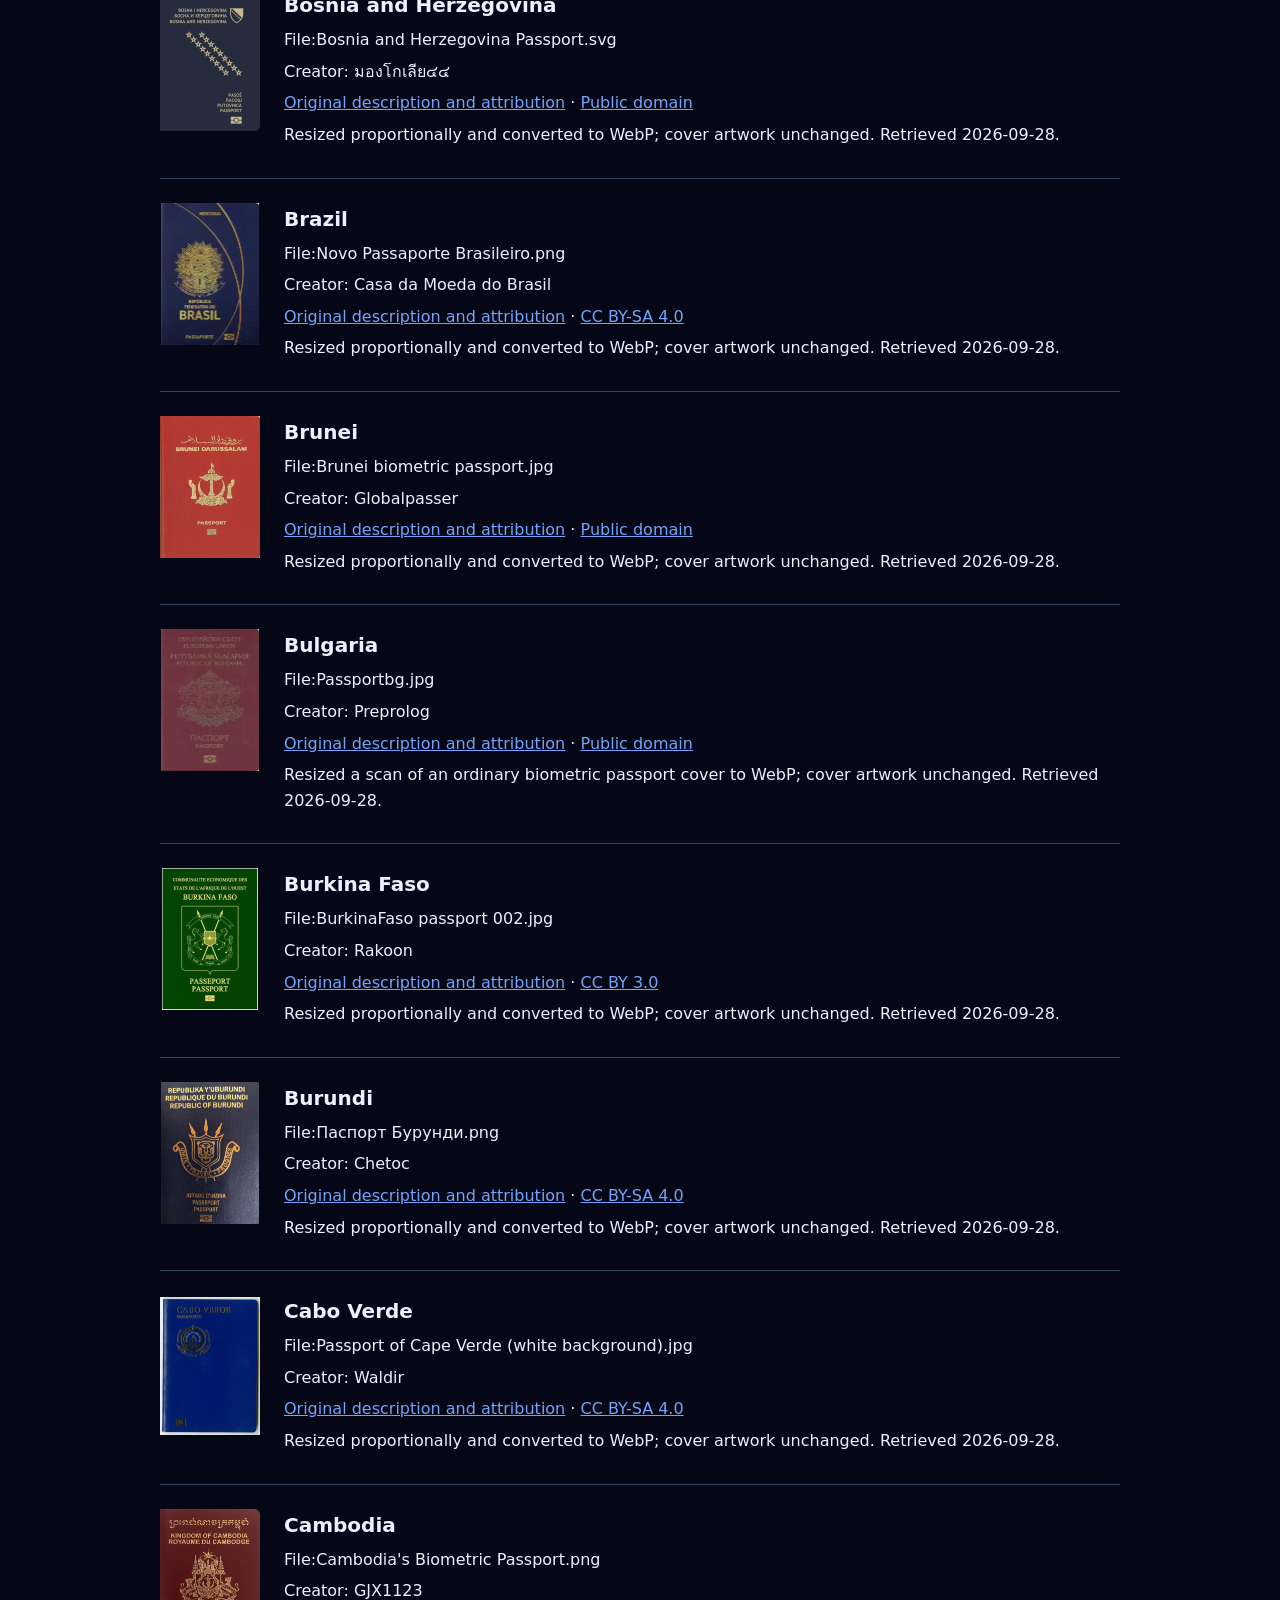
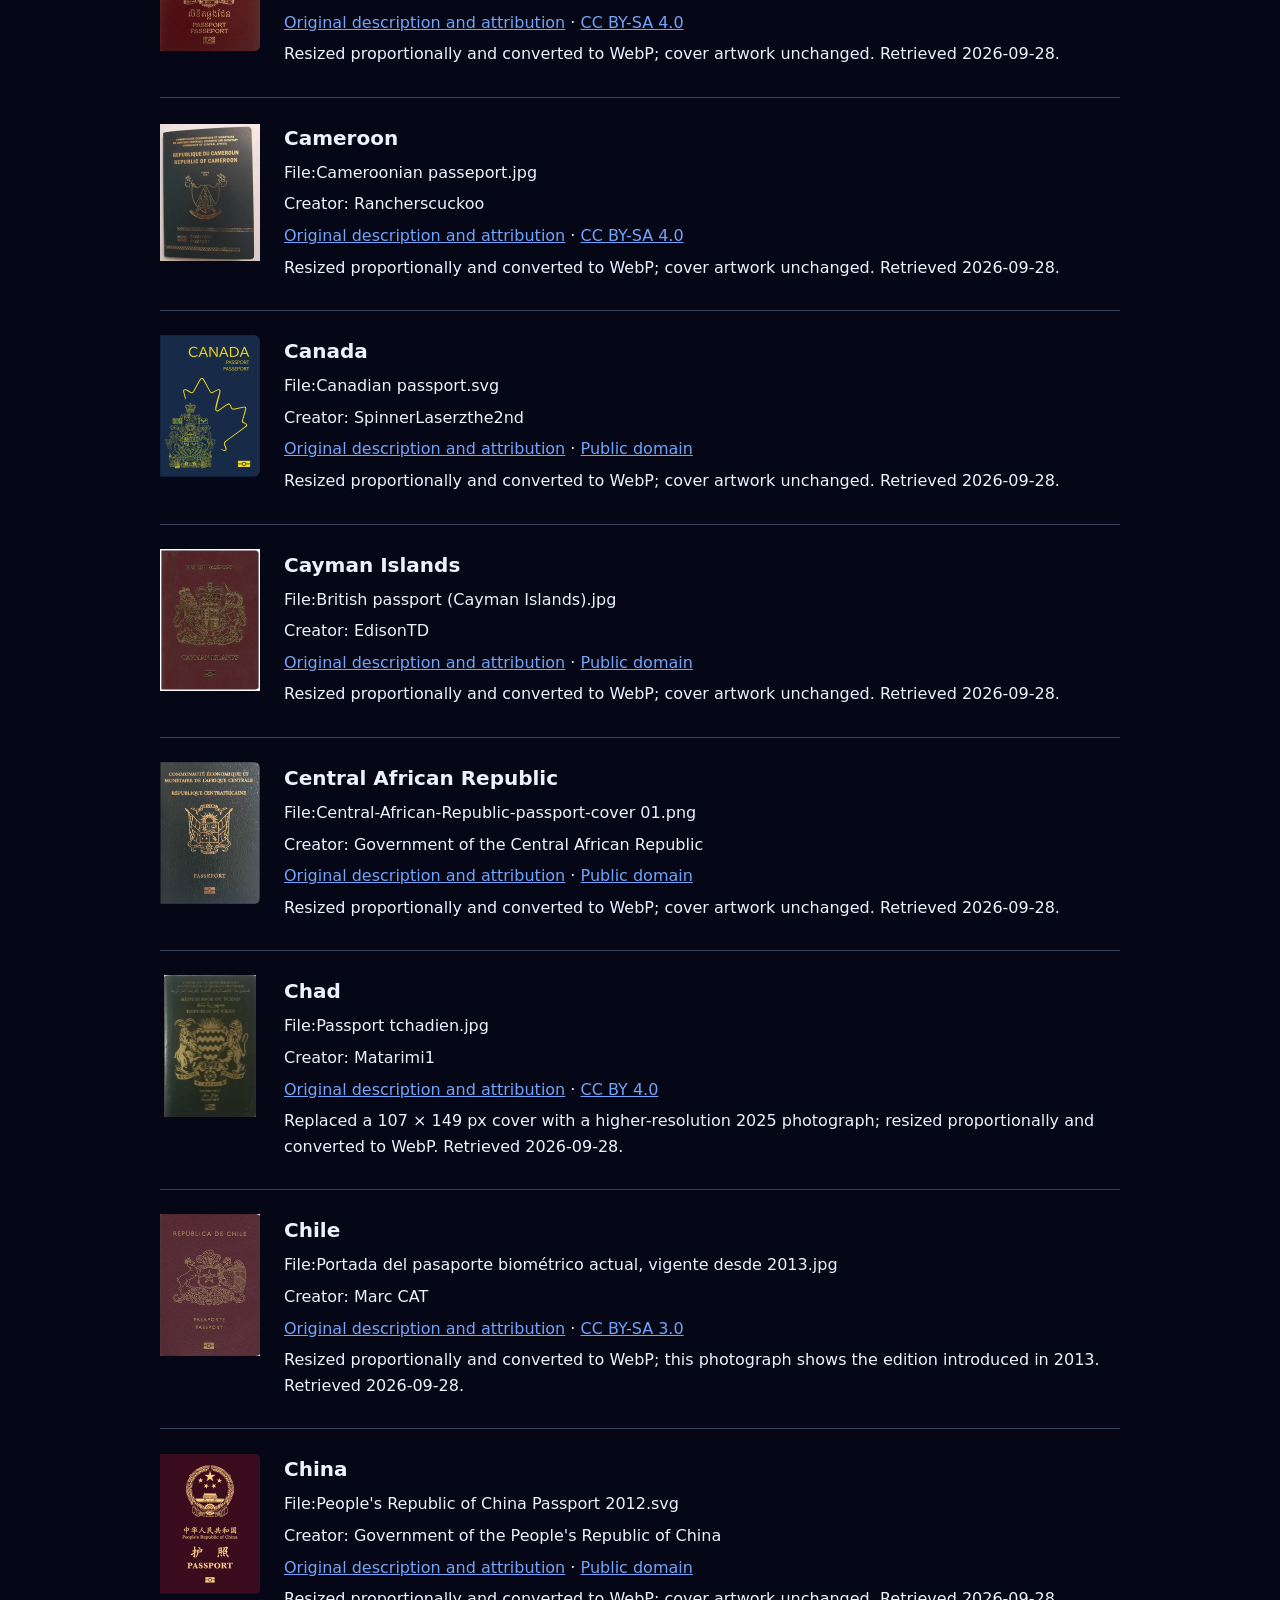
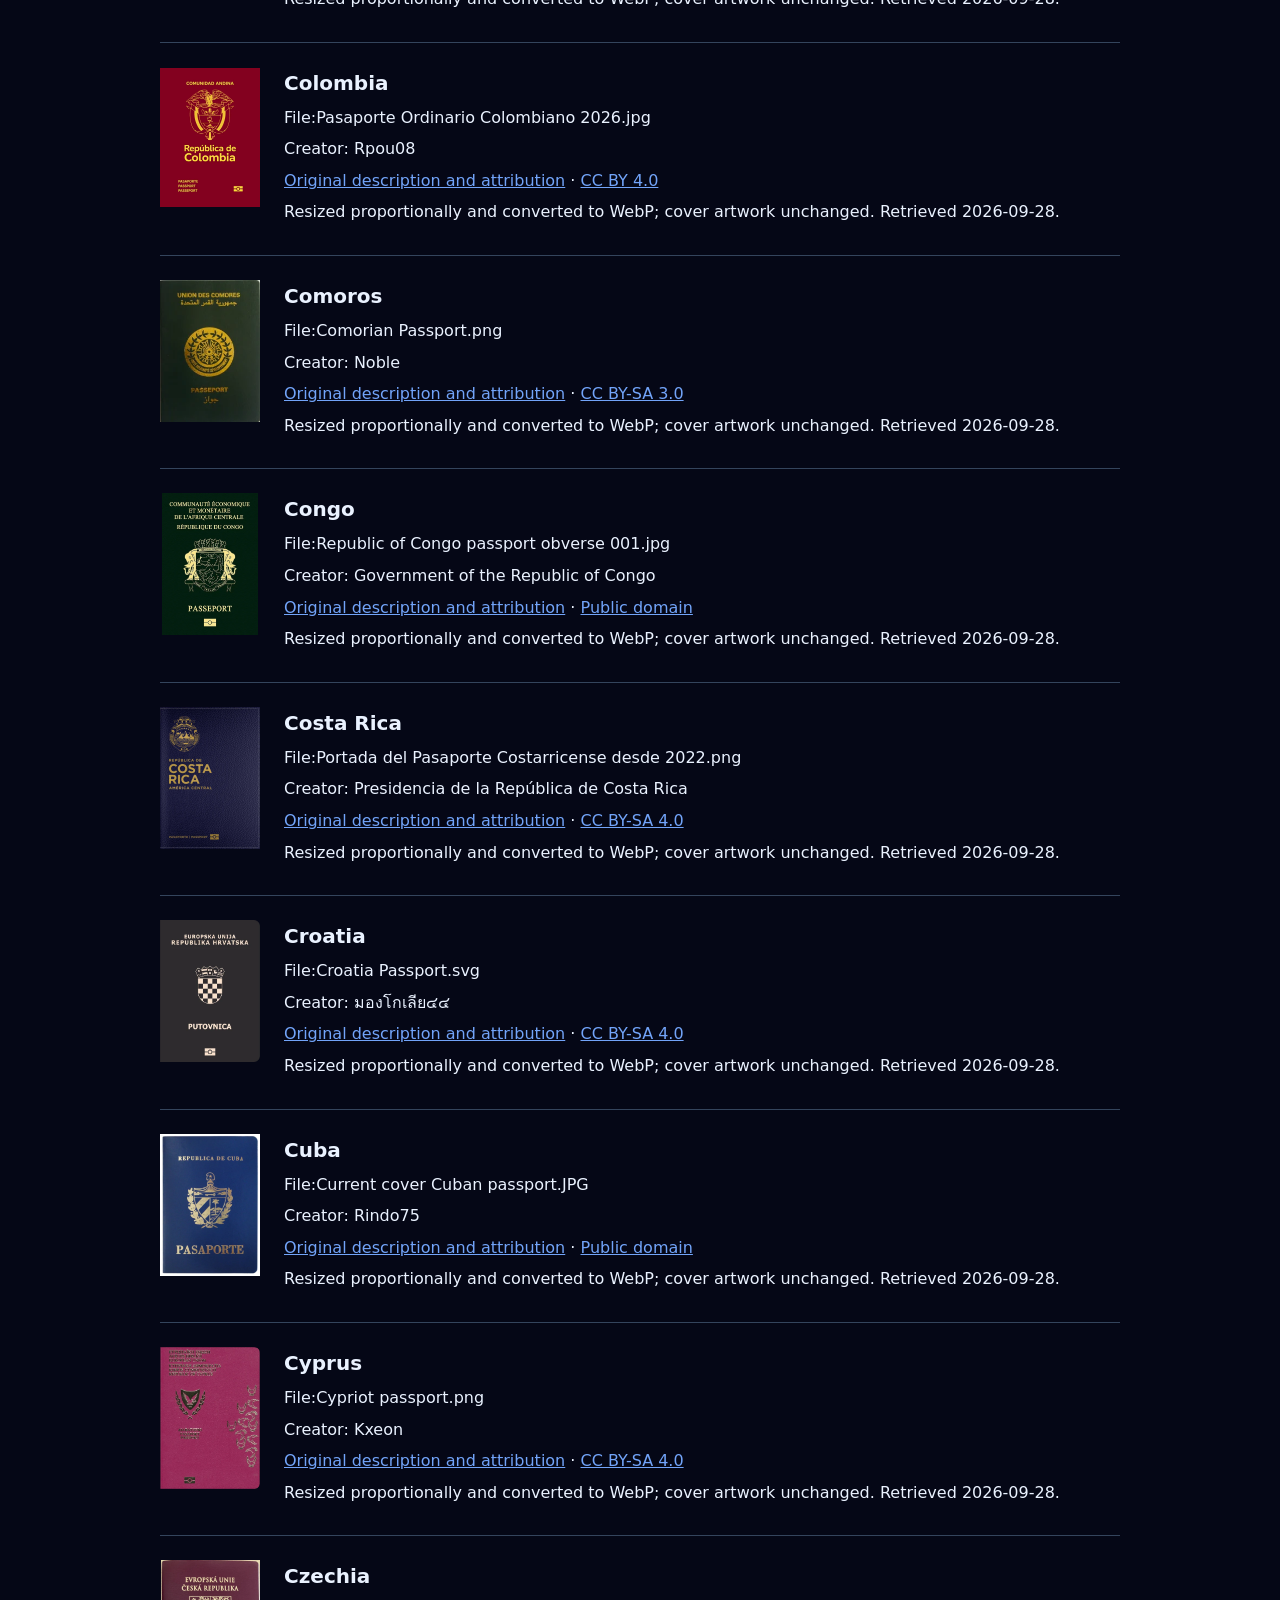
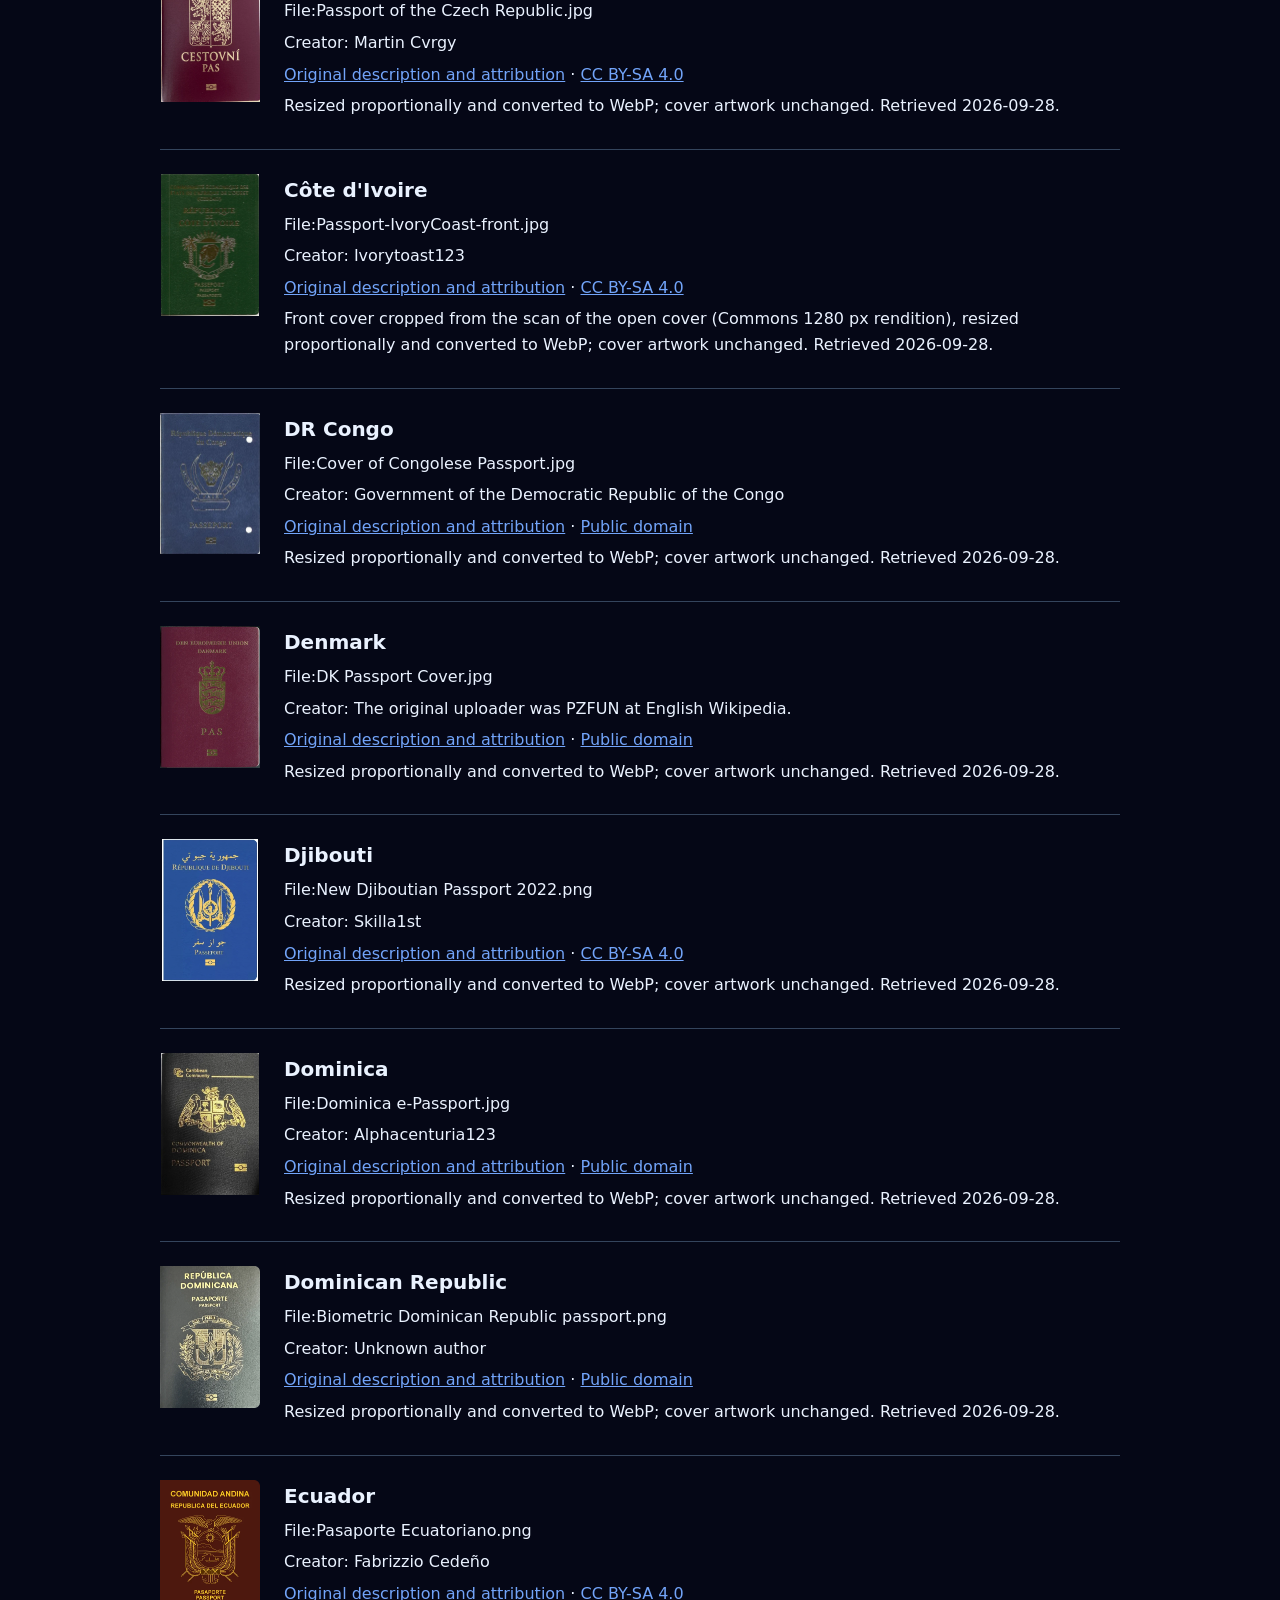
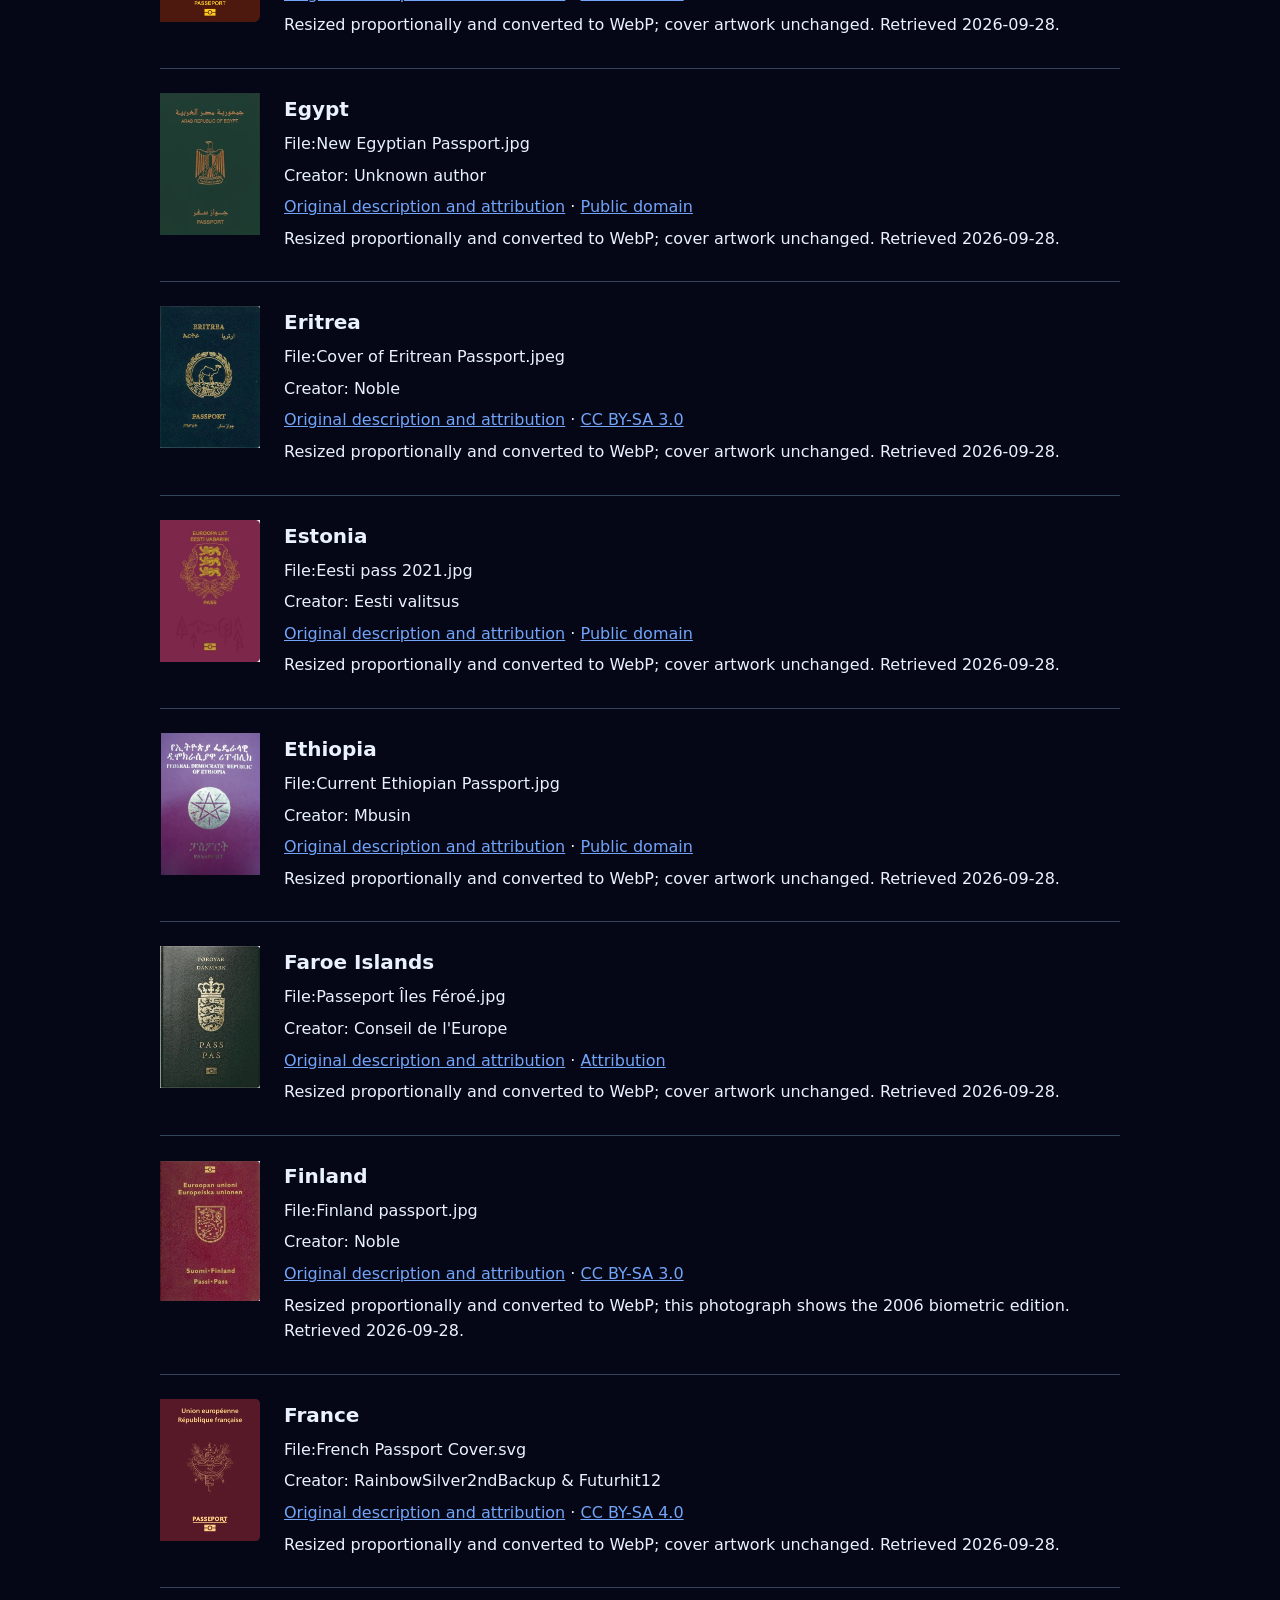
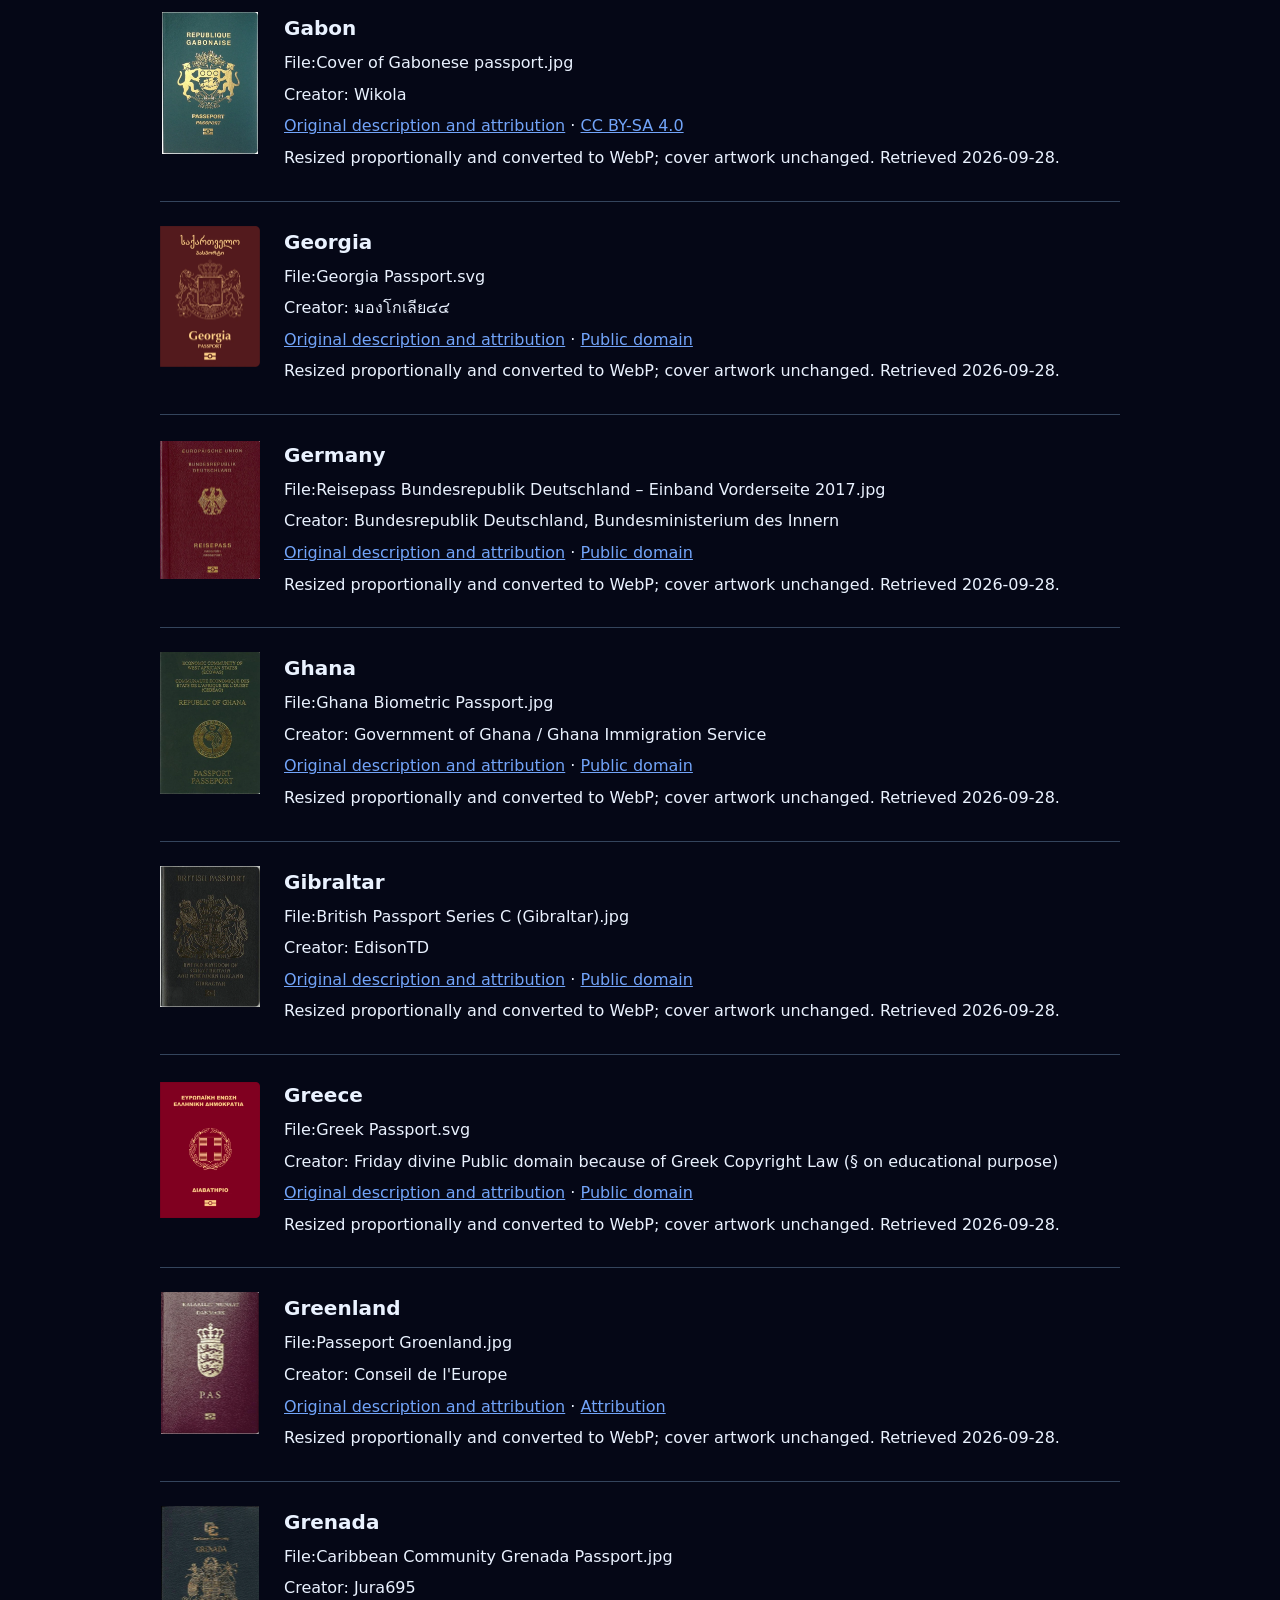
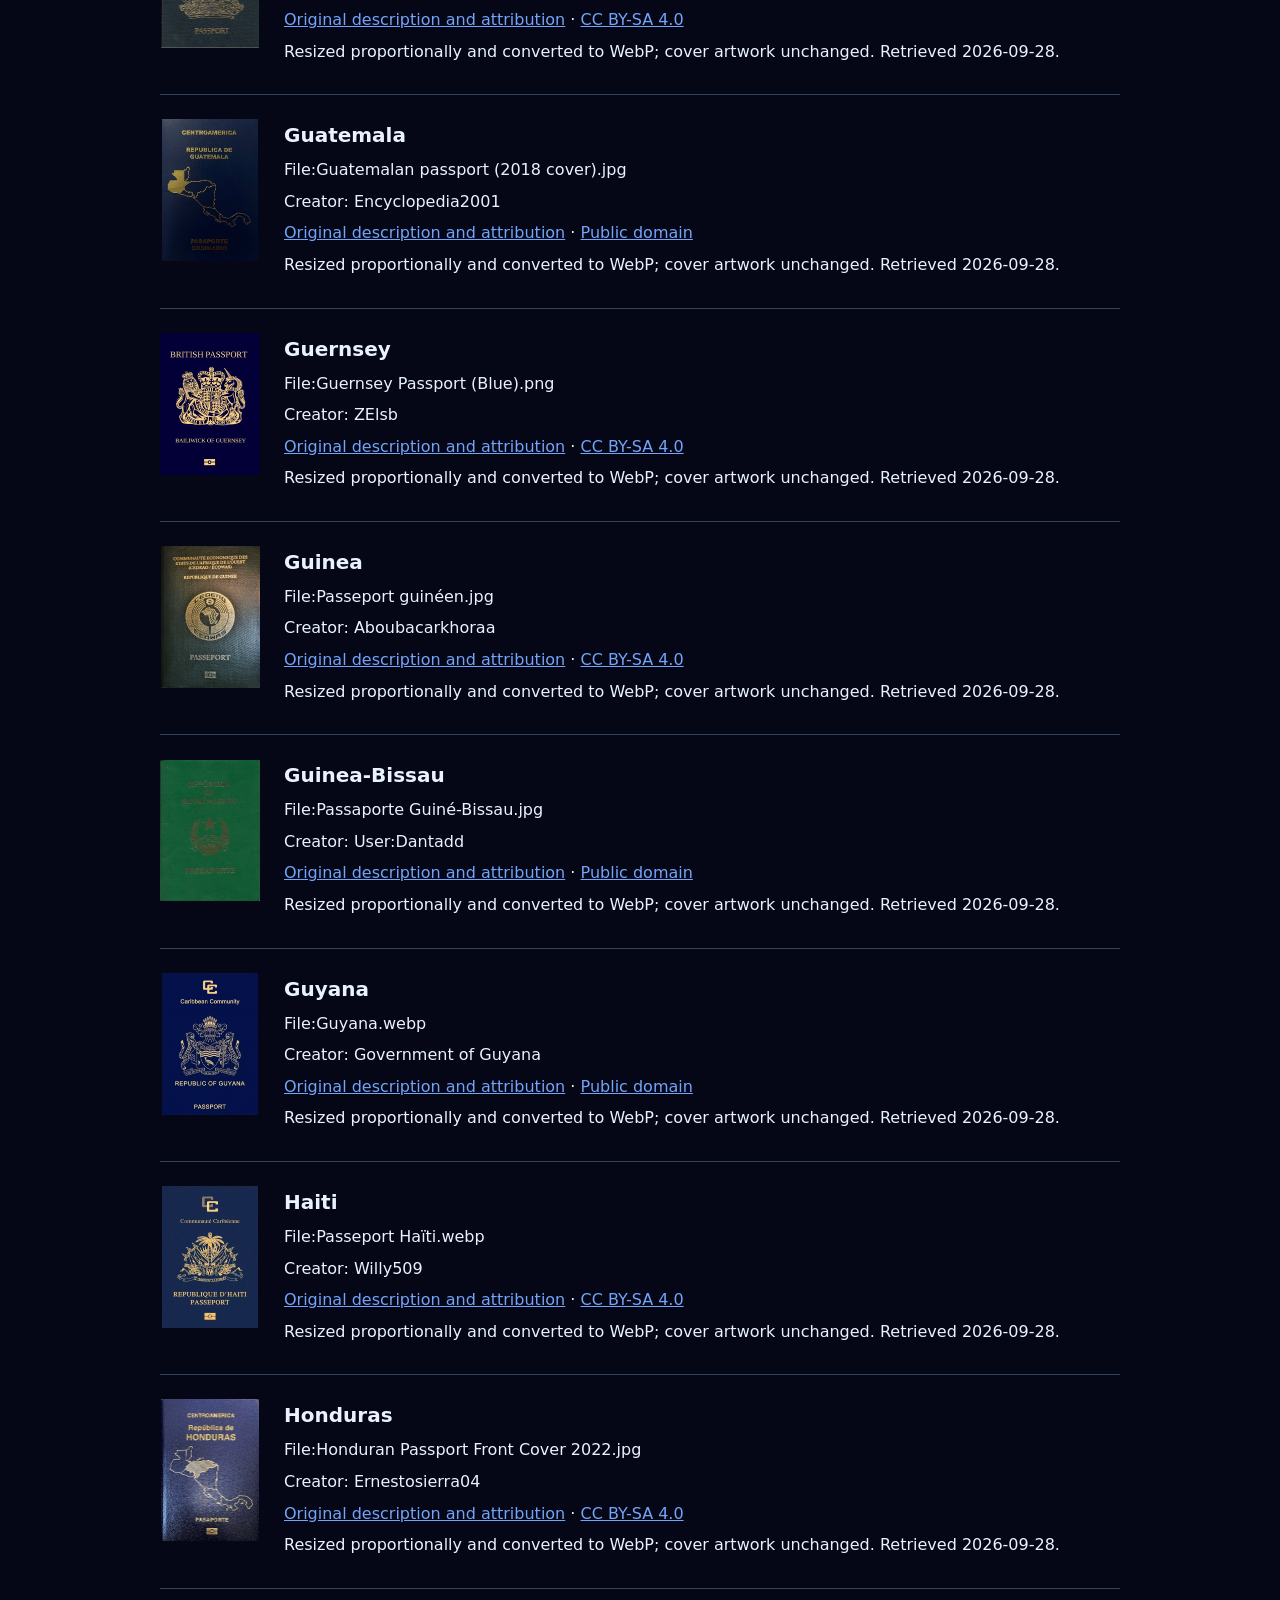
==== commit 302d48bb: "Merge pull request #15 from Artemsukh/codex/passport-cover-quality" ====
--- a/passport-credits.html
+++ b/passport-credits.html
@@ -3,7 +3,7 @@
 body{max-width:960px;margin:40px auto;padding:0 20px;background:#050716;color:#eaf2ff;font:16px/1.6 system-ui,sans-serif}a{color:#72a4f9}h1{font-size:32px}h2{font-size:20px;margin:0}article{display:flex;gap:24px;border-top:1px solid #34445c;padding:24px 0;scroll-margin-top:20px}article img{object-fit:contain;flex:none}p{margin:6px 0;overflow-wrap:anywhere}article:target{background:#12213a}@media(max-width:480px){article{gap:14px}article img{width:70px;height:100px}}
 </style><a href="./">← Birth Lottery</a><h1>Image credits</h1>
 <p>여권 이미지 출처 · Passport image sources · パスポート画像の出典 · Fuentes de las imágenes · Источники изображений</p>
-<p>These are representative ordinary passport covers, not a guarantee of the latest edition or of citizenship. 22 territories share the ordinary passport cover of their sovereign state, as listed explicitly in <code>data/passport-reuse.json</code>; no passport is inferred from the birthplace alone. Unavailable covers fall back to flags.</p>
+<p>These are representative ordinary passport covers, not a guarantee of the latest edition or of citizenship. Territories use only explicitly sourced covers; no passport is inferred from the birthplace or sovereign-state field. Unavailable covers fall back to flags.</p>
 <p>Source pages supply the authorship and licensing statements below. Cover images were proportionally resized and converted to WebP, without changing the artwork. Please retain the individual credits and license links when reusing them.</p>
 <p>Birth Lottery card layout and original artwork: <a href="https://creativecommons.org/licenses/by-sa/4.0/">CC BY-SA 4.0</a>. Individual passport images retain their stated licenses. The attribution link printed on each saved card points to its entry below.</p>
 <p>Flags: <a href="https://github.com/lipis/flag-icons">flag-icons</a>, by lipis and contributors, <a href="vendor/flag-icons.LICENSE">MIT license</a>. Statistical data: UN WPP 2024 (2026 projections), IMF WEO and indicated World Bank/UN fallbacks; see the <a href="./#method">methodology</a>.</p>
@@ -145,6 +145,12 @@
 <p>Creator: Globalpasser</p>
 <p><a href="https://commons.wikimedia.org/wiki/File:Brunei_biometric_passport.jpg">Original description and attribution</a> · <a href="https://creativecommons.org/publicdomain/mark/1.0/">Public domain</a></p>
 <p>Resized proportionally and converted to WebP; cover artwork unchanged. Retrieved 2026-09-28.</p></div></article>
+<article id="p100">
+<img src="assets/passports/bg.webp" width="100" height="142" loading="lazy" alt="Bulgaria passport cover">
+<div><h2>Bulgaria</h2><p>File:Passportbg.jpg</p>
+<p>Creator: Preprolog</p>
+<p><a href="https://commons.wikimedia.org/wiki/File:Passportbg.jpg">Original description and attribution</a> · <a href="https://commons.wikimedia.org/wiki/File:Passportbg.jpg">Public domain</a></p>
+<p>Resized a scan of an ordinary biometric passport cover to WebP; cover artwork unchanged. Retrieved 2026-09-28.</p></div></article>
 <article id="p854">
 <img src="assets/passports/bf.webp" width="100" height="142" loading="lazy" alt="Burkina Faso passport cover">
 <div><h2>Burkina Faso</h2><p>File:BurkinaFaso passport 002.jpg</p>
@@ -195,10 +201,16 @@
 <p>Resized proportionally and converted to WebP; cover artwork unchanged. Retrieved 2026-09-28.</p></div></article>
 <article id="p148">
 <img src="assets/passports/td.webp" width="100" height="142" loading="lazy" alt="Chad passport cover">
-<div><h2>Chad</h2><p>File:Cover of Chadian Passport.jpg</p>
-<p>Creator: Noble</p>
-<p><a href="https://commons.wikimedia.org/wiki/File:Cover_of_Chadian_Passport.jpg">Original description and attribution</a> · <a href="https://creativecommons.org/licenses/by-sa/3.0/deed.en">CC BY-SA 3.0</a></p>
-<p>Resized proportionally and converted to WebP; cover artwork unchanged. Retrieved 2026-09-28.</p></div></article>
+<div><h2>Chad</h2><p>File:Passport tchadien.jpg</p>
+<p>Creator: Matarimi1</p>
+<p><a href="https://commons.wikimedia.org/wiki/File:Passport_tchadien.jpg">Original description and attribution</a> · <a href="https://creativecommons.org/licenses/by/4.0/">CC BY 4.0</a></p>
+<p>Replaced a 107 × 149 px cover with a higher-resolution 2025 photograph; resized proportionally and converted to WebP. Retrieved 2026-09-28.</p></div></article>
+<article id="p152">
+<img src="assets/passports/cl.webp" width="100" height="142" loading="lazy" alt="Chile passport cover">
+<div><h2>Chile</h2><p>File:Portada del pasaporte biométrico actual, vigente desde 2013.jpg</p>
+<p>Creator: Marc CAT</p>
+<p><a href="https://commons.wikimedia.org/wiki/File:Portada_del_pasaporte_biom%C3%A9trico_actual,_vigente_desde_2013.jpg">Original description and attribution</a> · <a href="https://creativecommons.org/licenses/by-sa/3.0/">CC BY-SA 3.0</a></p>
+<p>Resized proportionally and converted to WebP; this photograph shows the edition introduced in 2013. Retrieved 2026-09-28.</p></div></article>
 <article id="p156">
 <img src="assets/passports/cn.webp" width="100" height="142" loading="lazy" alt="China passport cover">
 <div><h2>China</h2><p>File:People&#x27;s Republic of China Passport 2012.svg</p>
@@ -222,6 +234,12 @@
 <div><h2>Congo</h2><p>File:Republic of Congo passport obverse 001.jpg</p>
 <p>Creator: Government of the Republic of Congo</p>
 <p><a href="https://commons.wikimedia.org/wiki/File:Republic_of_Congo_passport_obverse_001.jpg">Original description and attribution</a> · <a href="https://creativecommons.org/publicdomain/mark/1.0/">Public domain</a></p>
+<p>Resized proportionally and converted to WebP; cover artwork unchanged. Retrieved 2026-09-28.</p></div></article>
+<article id="p188">
+<img src="assets/passports/cr.webp" width="100" height="142" loading="lazy" alt="Costa Rica passport cover">
+<div><h2>Costa Rica</h2><p>File:Portada del Pasaporte Costarricense desde 2022.png</p>
+<p>Creator: Presidencia de la República de Costa Rica</p>
+<p><a href="https://commons.wikimedia.org/wiki/File:Portada_del_Pasaporte_Costarricense_desde_2022.png">Original description and attribution</a> · <a href="https://creativecommons.org/licenses/by-sa/4.0/">CC BY-SA 4.0</a></p>
 <p>Resized proportionally and converted to WebP; cover artwork unchanged. Retrieved 2026-09-28.</p></div></article>
 <article id="p191">
 <img src="assets/passports/hr.webp" width="100" height="142" loading="lazy" alt="Croatia passport cover">
@@ -319,6 +337,12 @@
 <p>Creator: Conseil de l&#x27;Europe</p>
 <p><a href="https://commons.wikimedia.org/wiki/File:Passeport_%C3%8Eles_F%C3%A9ro%C3%A9.jpg">Original description and attribution</a> · <a href="https://commons.wikimedia.org/wiki/File:Passeport_%C3%8Eles_F%C3%A9ro%C3%A9.jpg">Attribution</a></p>
 <p>Resized proportionally and converted to WebP; cover artwork unchanged. Retrieved 2026-09-28.</p></div></article>
+<article id="p246">
+<img src="assets/passports/fi.webp" width="100" height="142" loading="lazy" alt="Finland passport cover">
+<div><h2>Finland</h2><p>File:Finland passport.jpg</p>
+<p>Creator: Noble</p>
+<p><a href="https://commons.wikimedia.org/wiki/File:Finland_passport.jpg">Original description and attribution</a> · <a href="https://creativecommons.org/licenses/by-sa/3.0/">CC BY-SA 3.0</a></p>
+<p>Resized proportionally and converted to WebP; this photograph shows the 2006 biometric edition. Retrieved 2026-09-28.</p></div></article>
 <article id="p250">
 <img src="assets/passports/fr.webp" width="100" height="142" loading="lazy" alt="France passport cover">
 <div><h2>France</h2><p>File:French Passport Cover.svg</p>
@@ -685,6 +709,12 @@
 <p>Creator: Blagomeni</p>
 <p><a href="https://commons.wikimedia.org/wiki/File:Nederlanden_paspoort_2011.jpg">Original description and attribution</a> · <a href="https://creativecommons.org/licenses/by-sa/3.0/deed.en">CC BY-SA 3.0</a></p>
 <p>Resized proportionally and converted to WebP; cover artwork unchanged. Retrieved 2026-09-28.</p></div></article>
+<article id="p554">
+<img src="assets/passports/nz.webp" width="100" height="142" loading="lazy" alt="New Zealand passport cover">
+<div><h2>New Zealand</h2><p>File:NzE-passport.jpg</p>
+<p>Creator: Qlinz</p>
+<p><a href="https://commons.wikimedia.org/wiki/File:NzE-passport.jpg">Original description and attribution</a> · <a href="https://creativecommons.org/licenses/by-sa/3.0/">CC BY-SA 3.0</a></p>
+<p>Cropped only the white background around the photographed cover, resized and converted to WebP; this is an older e-passport edition photographed in 2007. Retrieved 2026-09-28.</p></div></article>
 <article id="p558">
 <img src="assets/passports/ni.webp" width="100" height="142" loading="lazy" alt="Nicaragua passport cover">
 <div><h2>Nicaragua</h2><p>File:Dual Citizenship, Two Passports (cropped).jpg</p>
@@ -745,6 +775,12 @@
 <p>Creator: Papua New Guine government</p>
 <p><a href="https://commons.wikimedia.org/wiki/File:Cover_of_Papua_New_Guinean_Passport.png">Original description and attribution</a> · <a href="https://creativecommons.org/publicdomain/mark/1.0/">Public domain</a></p>
 <p>Resized proportionally and converted to WebP; cover artwork unchanged. Retrieved 2026-09-28.</p></div></article>
+<article id="p600">
+<img src="assets/passports/py.webp" width="100" height="142" loading="lazy" alt="Paraguay passport cover">
+<div><h2>Paraguay</h2><p>File:PARAGUAY PASSPORT PIC.webp</p>
+<p>Creator: Santi oporto</p>
+<p><a href="https://commons.wikimedia.org/wiki/File:PARAGUAY_PASSPORT_PIC.webp">Original description and attribution</a> · <a href="https://creativecommons.org/publicdomain/zero/1.0/">CC0</a></p>
+<p>Resized proportionally and converted to WebP; cover artwork unchanged. Retrieved 2026-09-28.</p></div></article>
 <article id="p604">
 <img src="assets/passports/pe.webp" width="100" height="142" loading="lazy" alt="Peru passport cover">
 <div><h2>Peru</h2><p>File:Biometric Passport Peru.jpg</p>
@@ -768,6 +804,12 @@
 <div><h2>Portugal</h2><p>File:Passaporte Português .jpg</p>
 <p>Creator: Drd97</p>
 <p><a href="https://commons.wikimedia.org/wiki/File:Passaporte_Portugu%C3%AAs_.jpg">Original description and attribution</a> · <a href="https://creativecommons.org/licenses/by-sa/4.0/deed.en">CC BY-SA 4.0</a></p>
+<p>Resized proportionally and converted to WebP; cover artwork unchanged. Retrieved 2026-09-28.</p></div></article>
+<article id="p634">
+<img src="assets/passports/qa.webp" width="100" height="142" loading="lazy" alt="Qatar passport cover">
+<div><h2>Qatar</h2><p>File:Qatari Passport.png</p>
+<p>Creator: JohnGold6000</p>
+<p><a href="https://commons.wikimedia.org/wiki/File:Qatari_Passport.png">Original description and attribution</a> · <a href="https://commons.wikimedia.org/wiki/File:Qatari_Passport.png">Public domain</a></p>
 <p>Resized proportionally and converted to WebP; cover artwork unchanged. Retrieved 2026-09-28.</p></div></article>
 <article id="p642">
 <img src="assets/passports/ro.webp" width="100" height="142" loading="lazy" alt="Romania passport cover">
@@ -889,6 +931,12 @@
 <p>Creator: Globalpasser</p>
 <p><a href="https://commons.wikimedia.org/wiki/File:KOR_ePassport.jpg">Original description and attribution</a> · <a href="https://creativecommons.org/publicdomain/mark/1.0/">Public domain</a></p>
 <p>Resized proportionally and converted to WebP; cover artwork unchanged. Retrieved 2026-09-28.</p></div></article>
+<article id="p728">
+<img src="assets/passports/ss.webp" width="100" height="142" loading="lazy" alt="South Sudan passport cover">
+<div><h2>South Sudan</h2><p>File:Паспорт гражданина Южного Судана.png</p>
+<p>Creator: Chetoc</p>
+<p><a href="https://commons.wikimedia.org/wiki/File:%D0%9F%D0%B0%D1%81%D0%BF%D0%BE%D1%80%D1%82_%D0%B3%D1%80%D0%B0%D0%B6%D0%B4%D0%B0%D0%BD%D0%B8%D0%BD%D0%B0_%D0%AE%D0%B6%D0%BD%D0%BE%D0%B3%D0%BE_%D0%A1%D1%83%D0%B4%D0%B0%D0%BD%D0%B0.png">Original description and attribution</a> · <a href="https://creativecommons.org/licenses/by-sa/4.0/">CC BY-SA 4.0</a></p>
+<p>Resized proportionally and converted to WebP; cover artwork unchanged. Retrieved 2026-09-28.</p></div></article>
 <article id="p724">
 <img src="assets/passports/es.webp" width="100" height="142" loading="lazy" alt="Spain passport cover">
 <div><h2>Spain</h2><p>File:Pasaporte ES.svg</p>
@@ -1057,80 +1105,10 @@
 <p>Creator: มองโกเลีย๔๔</p>
 <p><a href="https://commons.wikimedia.org/wiki/File:Yemen_Passport.svg">Original description and attribution</a> · <a href="https://creativecommons.org/licenses/by/4.0/deed.en">CC BY 4.0</a></p>
 <p>Resized proportionally and converted to WebP; cover artwork unchanged. Retrieved 2026-09-28.</p></div></article>
-<article id="p16">
-<img src="assets/passports/us.webp" width="100" height="142" loading="lazy" alt="United States passport cover">
-<div><h2>American Samoa</h2><p>Uses the ordinary passport cover of <a href="#p840">United States</a>.</p></div></article>
-<article id="p533">
-<img src="assets/passports/nl.webp" width="100" height="142" loading="lazy" alt="Netherlands passport cover">
-<div><h2>Aruba</h2><p>Uses the ordinary passport cover of <a href="#p528">Netherlands</a>.</p>
-<p>Passports issued here carry additional territory wording on the cover; the sovereign state's cover is shown as an approximation.</p></div></article>
-<article id="p535">
-<img src="assets/passports/nl.webp" width="100" height="142" loading="lazy" alt="Netherlands passport cover">
-<div><h2>Bonaire, Sint Eustatius and Saba</h2><p>Uses the ordinary passport cover of <a href="#p528">Netherlands</a>.</p></div></article>
-<article id="p92">
-<img src="assets/passports/gb.webp" width="100" height="142" loading="lazy" alt="United Kingdom passport cover">
-<div><h2>British Virgin Islands</h2><p>Uses the ordinary passport cover of <a href="#p826">United Kingdom</a>.</p>
-<p>Passports issued here carry additional territory wording on the cover; the sovereign state's cover is shown as an approximation.</p></div></article>
-<article id="p531">
-<img src="assets/passports/nl.webp" width="100" height="142" loading="lazy" alt="Netherlands passport cover">
-<div><h2>Curaçao</h2><p>Uses the ordinary passport cover of <a href="#p528">Netherlands</a>.</p>
-<p>Passports issued here carry additional territory wording on the cover; the sovereign state's cover is shown as an approximation.</p></div></article>
-<article id="p238">
-<img src="assets/passports/gb.webp" width="100" height="142" loading="lazy" alt="United Kingdom passport cover">
-<div><h2>Falkland Islands</h2><p>Uses the ordinary passport cover of <a href="#p826">United Kingdom</a>.</p>
-<p>Passports issued here carry additional territory wording on the cover; the sovereign state's cover is shown as an approximation.</p></div></article>
-<article id="p254">
-<img src="assets/passports/fr.webp" width="100" height="142" loading="lazy" alt="France passport cover">
-<div><h2>French Guiana</h2><p>Uses the ordinary passport cover of <a href="#p250">France</a>.</p></div></article>
-<article id="p258">
-<img src="assets/passports/fr.webp" width="100" height="142" loading="lazy" alt="France passport cover">
-<div><h2>French Polynesia</h2><p>Uses the ordinary passport cover of <a href="#p250">France</a>.</p></div></article>
-<article id="p312">
-<img src="assets/passports/fr.webp" width="100" height="142" loading="lazy" alt="France passport cover">
-<div><h2>Guadeloupe</h2><p>Uses the ordinary passport cover of <a href="#p250">France</a>.</p></div></article>
-<article id="p316">
-<img src="assets/passports/us.webp" width="100" height="142" loading="lazy" alt="United States passport cover">
-<div><h2>Guam</h2><p>Uses the ordinary passport cover of <a href="#p840">United States</a>.</p></div></article>
-<article id="p474">
-<img src="assets/passports/fr.webp" width="100" height="142" loading="lazy" alt="France passport cover">
-<div><h2>Martinique</h2><p>Uses the ordinary passport cover of <a href="#p250">France</a>.</p></div></article>
-<article id="p175">
-<img src="assets/passports/fr.webp" width="100" height="142" loading="lazy" alt="France passport cover">
-<div><h2>Mayotte</h2><p>Uses the ordinary passport cover of <a href="#p250">France</a>.</p></div></article>
-<article id="p540">
-<img src="assets/passports/fr.webp" width="100" height="142" loading="lazy" alt="France passport cover">
-<div><h2>New Caledonia</h2><p>Uses the ordinary passport cover of <a href="#p250">France</a>.</p></div></article>
-<article id="p580">
-<img src="assets/passports/us.webp" width="100" height="142" loading="lazy" alt="United States passport cover">
-<div><h2>Northern Mariana Islands</h2><p>Uses the ordinary passport cover of <a href="#p840">United States</a>.</p></div></article>
-<article id="p630">
-<img src="assets/passports/us.webp" width="100" height="142" loading="lazy" alt="United States passport cover">
-<div><h2>Puerto Rico</h2><p>Uses the ordinary passport cover of <a href="#p840">United States</a>.</p></div></article>
-<article id="p638">
-<img src="assets/passports/fr.webp" width="100" height="142" loading="lazy" alt="France passport cover">
-<div><h2>Réunion</h2><p>Uses the ordinary passport cover of <a href="#p250">France</a>.</p></div></article>
-<article id="p652">
-<img src="assets/passports/fr.webp" width="100" height="142" loading="lazy" alt="France passport cover">
-<div><h2>Saint Barthélemy</h2><p>Uses the ordinary passport cover of <a href="#p250">France</a>.</p></div></article>
-<article id="p663">
-<img src="assets/passports/fr.webp" width="100" height="142" loading="lazy" alt="France passport cover">
-<div><h2>Saint Martin (French part)</h2><p>Uses the ordinary passport cover of <a href="#p250">France</a>.</p></div></article>
-<article id="p666">
-<img src="assets/passports/fr.webp" width="100" height="142" loading="lazy" alt="France passport cover">
-<div><h2>Saint Pierre and Miquelon</h2><p>Uses the ordinary passport cover of <a href="#p250">France</a>.</p></div></article>
-<article id="p534">
-<img src="assets/passports/nl.webp" width="100" height="142" loading="lazy" alt="Netherlands passport cover">
-<div><h2>Sint Maarten (Dutch part)</h2><p>Uses the ordinary passport cover of <a href="#p528">Netherlands</a>.</p>
-<p>Passports issued here carry additional territory wording on the cover; the sovereign state's cover is shown as an approximation.</p></div></article>
-<article id="p850">
-<img src="assets/passports/us.webp" width="100" height="142" loading="lazy" alt="United States passport cover">
-<div><h2>United States Virgin Islands</h2><p>Uses the ordinary passport cover of <a href="#p840">United States</a>.</p></div></article>
-<article id="p876">
-<img src="assets/passports/fr.webp" width="100" height="142" loading="lazy" alt="France passport cover">
-<div><h2>Wallis and Futuna</h2><p>Uses the ordinary passport cover of <a href="#p250">France</a>.</p></div></article>
 <article id="p454"><div><h2>Malawi</h2><p>No passport cover is bundled. The result card uses the flag.</p></div></article>
 <article id="p480"><div><h2>Mauritius</h2><p>No passport cover is bundled. The result card uses the flag.</p></div></article>
-<article id="p728"><div><h2>South Sudan</h2><p>No passport cover is bundled. The result card uses the flag.</p></div></article>
+<article id="p175"><div><h2>Mayotte</h2><p>No passport cover is bundled. The result card uses the flag.</p></div></article>
+<article id="p638"><div><h2>Réunion</h2><p>No passport cover is bundled. The result card uses the flag.</p></div></article>
 <article id="p894"><div><h2>Zambia</h2><p>No passport cover is bundled. The result card uses the flag.</p></div></article>
 <article id="p716"><div><h2>Zimbabwe</h2><p>No passport cover is bundled. The result card uses the flag.</p></div></article>
 <article id="p226"><div><h2>Equatorial Guinea</h2><p>No passport cover is bundled. The result card uses the flag.</p></div></article>
@@ -1144,26 +1122,39 @@
 <article id="p64"><div><h2>Bhutan</h2><p>No passport cover is bundled. The result card uses the flag.</p></div></article>
 <article id="p414"><div><h2>Kuwait</h2><p>No passport cover is bundled. The result card uses the flag.</p></div></article>
 <article id="p512"><div><h2>Oman</h2><p>No passport cover is bundled. The result card uses the flag.</p></div></article>
-<article id="p634"><div><h2>Qatar</h2><p>No passport cover is bundled. The result card uses the flag.</p></div></article>
-<article id="p100"><div><h2>Bulgaria</h2><p>No passport cover is bundled. The result card uses the flag.</p></div></article>
-<article id="p246"><div><h2>Finland</h2><p>No passport cover is bundled. The result card uses the flag.</p></div></article>
+<article id="p533"><div><h2>Aruba</h2><p>No passport cover is bundled. The result card uses the flag.</p></div></article>
 <article id="p44"><div><h2>Bahamas</h2><p>No passport cover is bundled. The result card uses the flag.</p></div></article>
 <article id="p52"><div><h2>Barbados</h2><p>No passport cover is bundled. The result card uses the flag.</p></div></article>
+<article id="p535"><div><h2>Bonaire, Sint Eustatius and Saba</h2><p>No passport cover is bundled. The result card uses the flag.</p></div></article>
+<article id="p92"><div><h2>British Virgin Islands</h2><p>No passport cover is bundled. The result card uses the flag.</p></div></article>
+<article id="p531"><div><h2>Curaçao</h2><p>No passport cover is bundled. The result card uses the flag.</p></div></article>
+<article id="p312"><div><h2>Guadeloupe</h2><p>No passport cover is bundled. The result card uses the flag.</p></div></article>
 <article id="p388"><div><h2>Jamaica</h2><p>No passport cover is bundled. The result card uses the flag.</p></div></article>
-<article id="p188"><div><h2>Costa Rica</h2><p>No passport cover is bundled. The result card uses the flag.</p></div></article>
+<article id="p474"><div><h2>Martinique</h2><p>No passport cover is bundled. The result card uses the flag.</p></div></article>
+<article id="p630"><div><h2>Puerto Rico</h2><p>No passport cover is bundled. The result card uses the flag.</p></div></article>
+<article id="p652"><div><h2>Saint Barthélemy</h2><p>No passport cover is bundled. The result card uses the flag.</p></div></article>
+<article id="p663"><div><h2>Saint Martin (French part)</h2><p>No passport cover is bundled. The result card uses the flag.</p></div></article>
+<article id="p534"><div><h2>Sint Maarten (Dutch part)</h2><p>No passport cover is bundled. The result card uses the flag.</p></div></article>
+<article id="p850"><div><h2>United States Virgin Islands</h2><p>No passport cover is bundled. The result card uses the flag.</p></div></article>
 <article id="p222"><div><h2>El Salvador</h2><p>No passport cover is bundled. The result card uses the flag.</p></div></article>
-<article id="p152"><div><h2>Chile</h2><p>No passport cover is bundled. The result card uses the flag.</p></div></article>
-<article id="p600"><div><h2>Paraguay</h2><p>No passport cover is bundled. The result card uses the flag.</p></div></article>
+<article id="p238"><div><h2>Falkland Islands</h2><p>No passport cover is bundled. The result card uses the flag.</p></div></article>
+<article id="p254"><div><h2>French Guiana</h2><p>No passport cover is bundled. The result card uses the flag.</p></div></article>
 <article id="p740"><div><h2>Suriname</h2><p>No passport cover is bundled. The result card uses the flag.</p></div></article>
 <article id="p858"><div><h2>Uruguay</h2><p>No passport cover is bundled. The result card uses the flag.</p></div></article>
-<article id="p554"><div><h2>New Zealand</h2><p>No passport cover is bundled. The result card uses the flag.</p></div></article>
+<article id="p666"><div><h2>Saint Pierre and Miquelon</h2><p>No passport cover is bundled. The result card uses the flag.</p></div></article>
 <article id="p242"><div><h2>Fiji</h2><p>No passport cover is bundled. The result card uses the flag.</p></div></article>
+<article id="p540"><div><h2>New Caledonia</h2><p>No passport cover is bundled. The result card uses the flag.</p></div></article>
 <article id="p90"><div><h2>Solomon Islands</h2><p>No passport cover is bundled. The result card uses the flag.</p></div></article>
+<article id="p316"><div><h2>Guam</h2><p>No passport cover is bundled. The result card uses the flag.</p></div></article>
 <article id="p296"><div><h2>Kiribati</h2><p>No passport cover is bundled. The result card uses the flag.</p></div></article>
 <article id="p520"><div><h2>Nauru</h2><p>No passport cover is bundled. The result card uses the flag.</p></div></article>
+<article id="p580"><div><h2>Northern Mariana Islands</h2><p>No passport cover is bundled. The result card uses the flag.</p></div></article>
 <article id="p585"><div><h2>Palau</h2><p>No passport cover is bundled. The result card uses the flag.</p></div></article>
+<article id="p16"><div><h2>American Samoa</h2><p>No passport cover is bundled. The result card uses the flag.</p></div></article>
 <article id="p184"><div><h2>Cook Islands</h2><p>No passport cover is bundled. The result card uses the flag.</p></div></article>
+<article id="p258"><div><h2>French Polynesia</h2><p>No passport cover is bundled. The result card uses the flag.</p></div></article>
 <article id="p570"><div><h2>Niue</h2><p>No passport cover is bundled. The result card uses the flag.</p></div></article>
 <article id="p882"><div><h2>Samoa</h2><p>No passport cover is bundled. The result card uses the flag.</p></div></article>
 <article id="p772"><div><h2>Tokelau</h2><p>No passport cover is bundled. The result card uses the flag.</p></div></article>
-<article id="p776"><div><h2>Tonga</h2><p>No passport cover is bundled. The result card uses the flag.</p></div></article></html>
+<article id="p776"><div><h2>Tonga</h2><p>No passport cover is bundled. The result card uses the flag.</p></div></article>
+<article id="p876"><div><h2>Wallis and Futuna</h2><p>No passport cover is bundled. The result card uses the flag.</p></div></article></html>
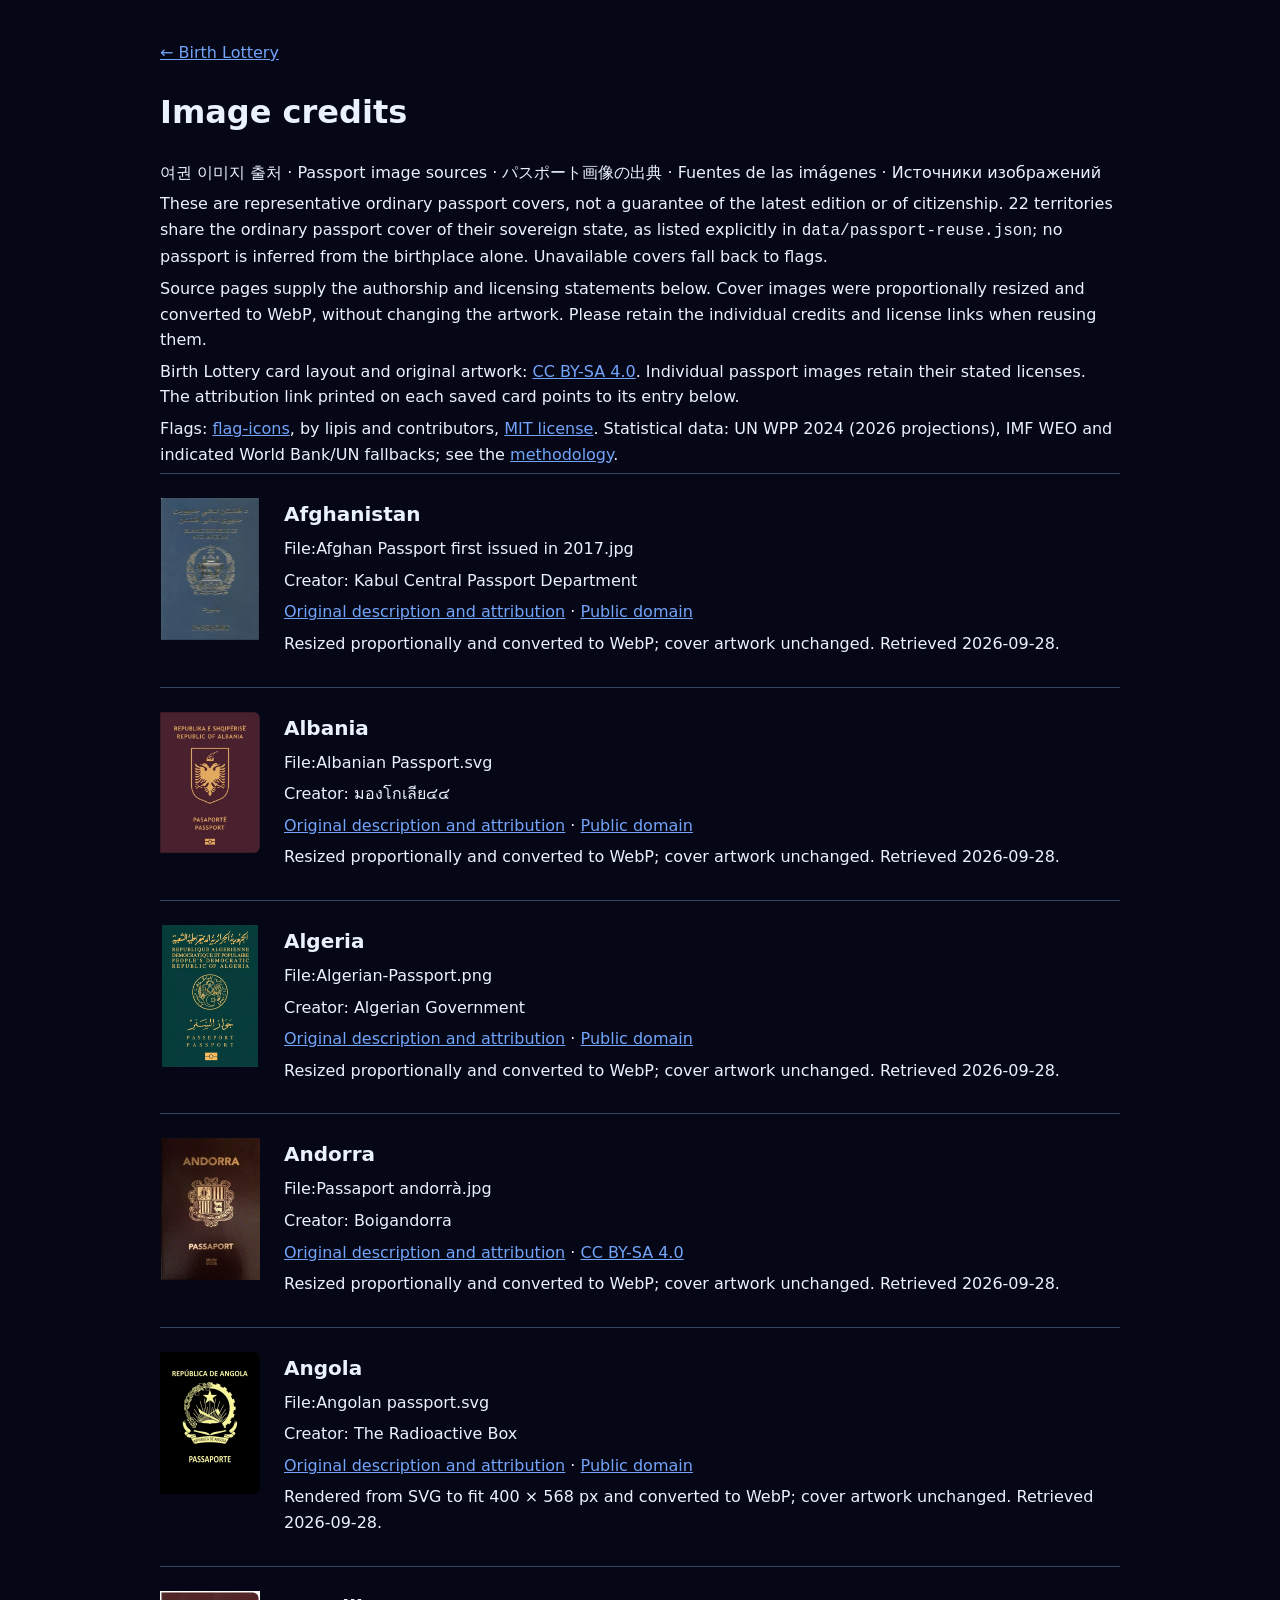
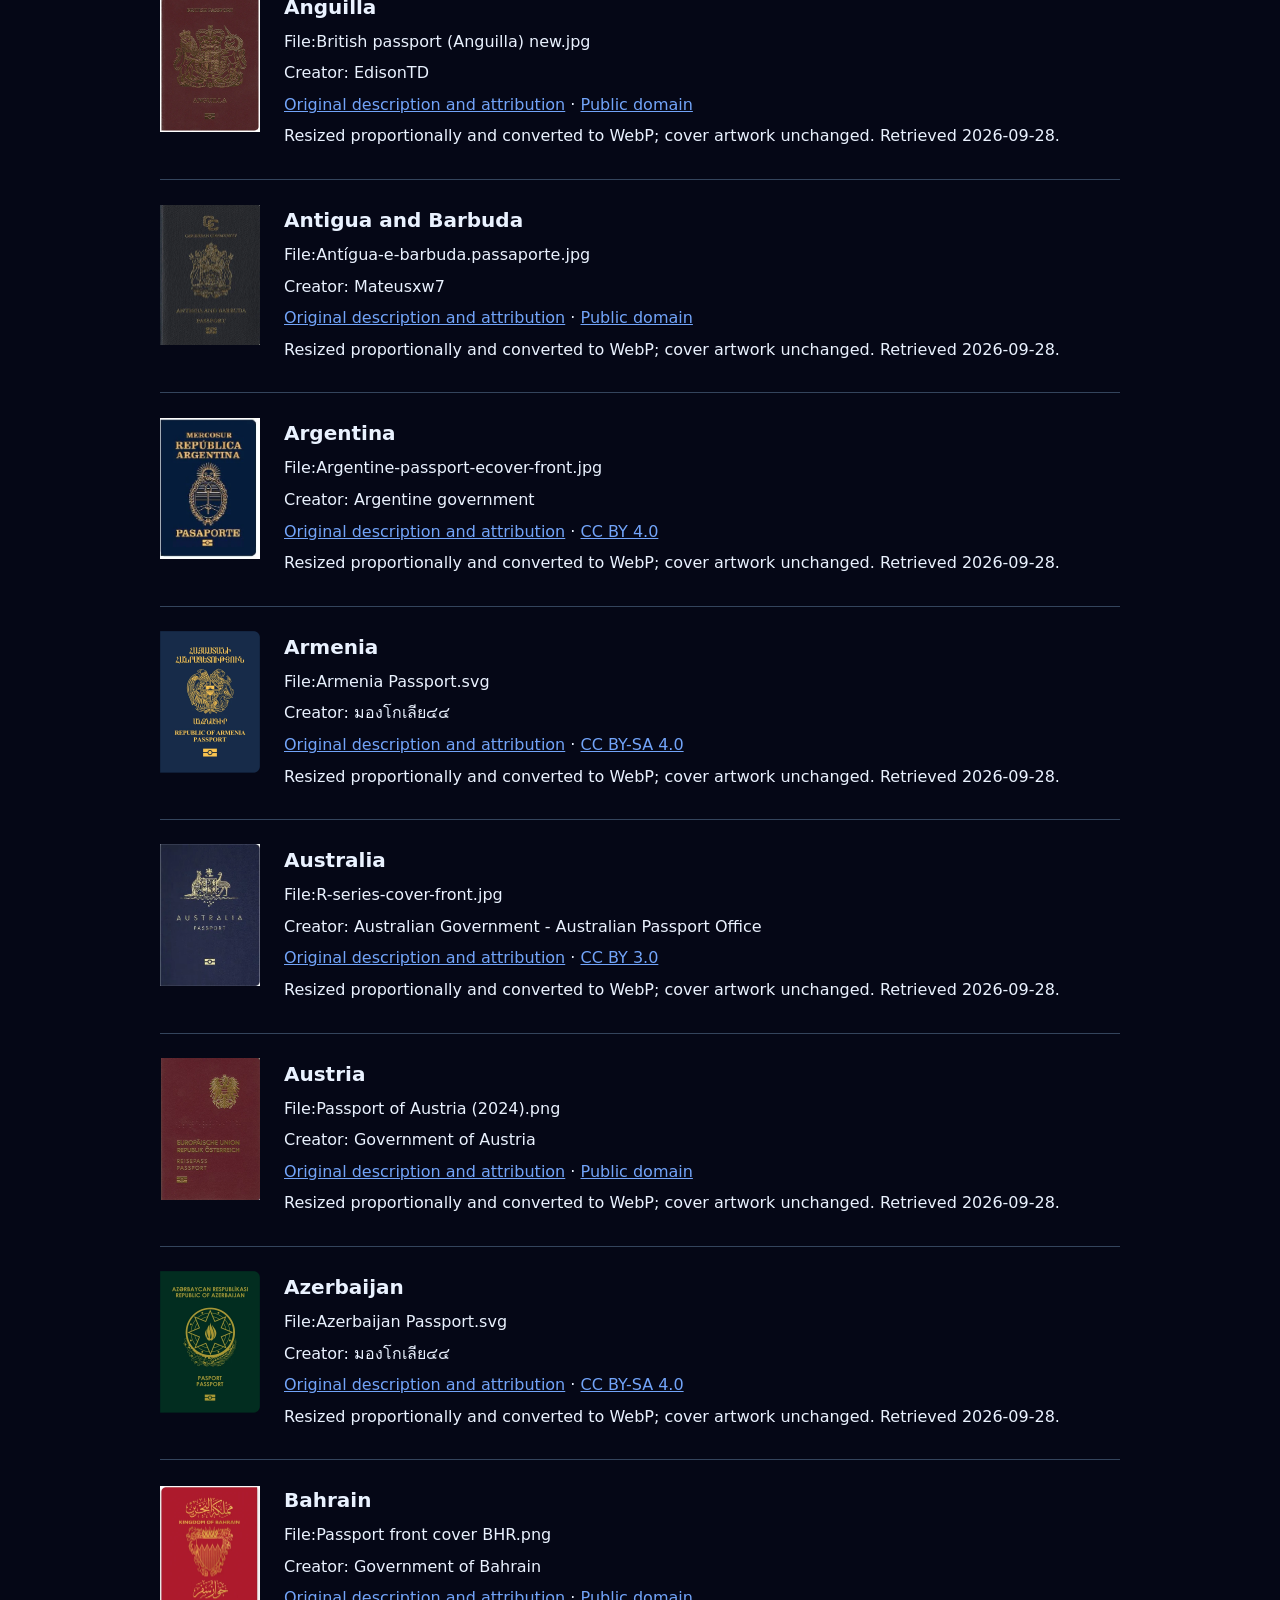
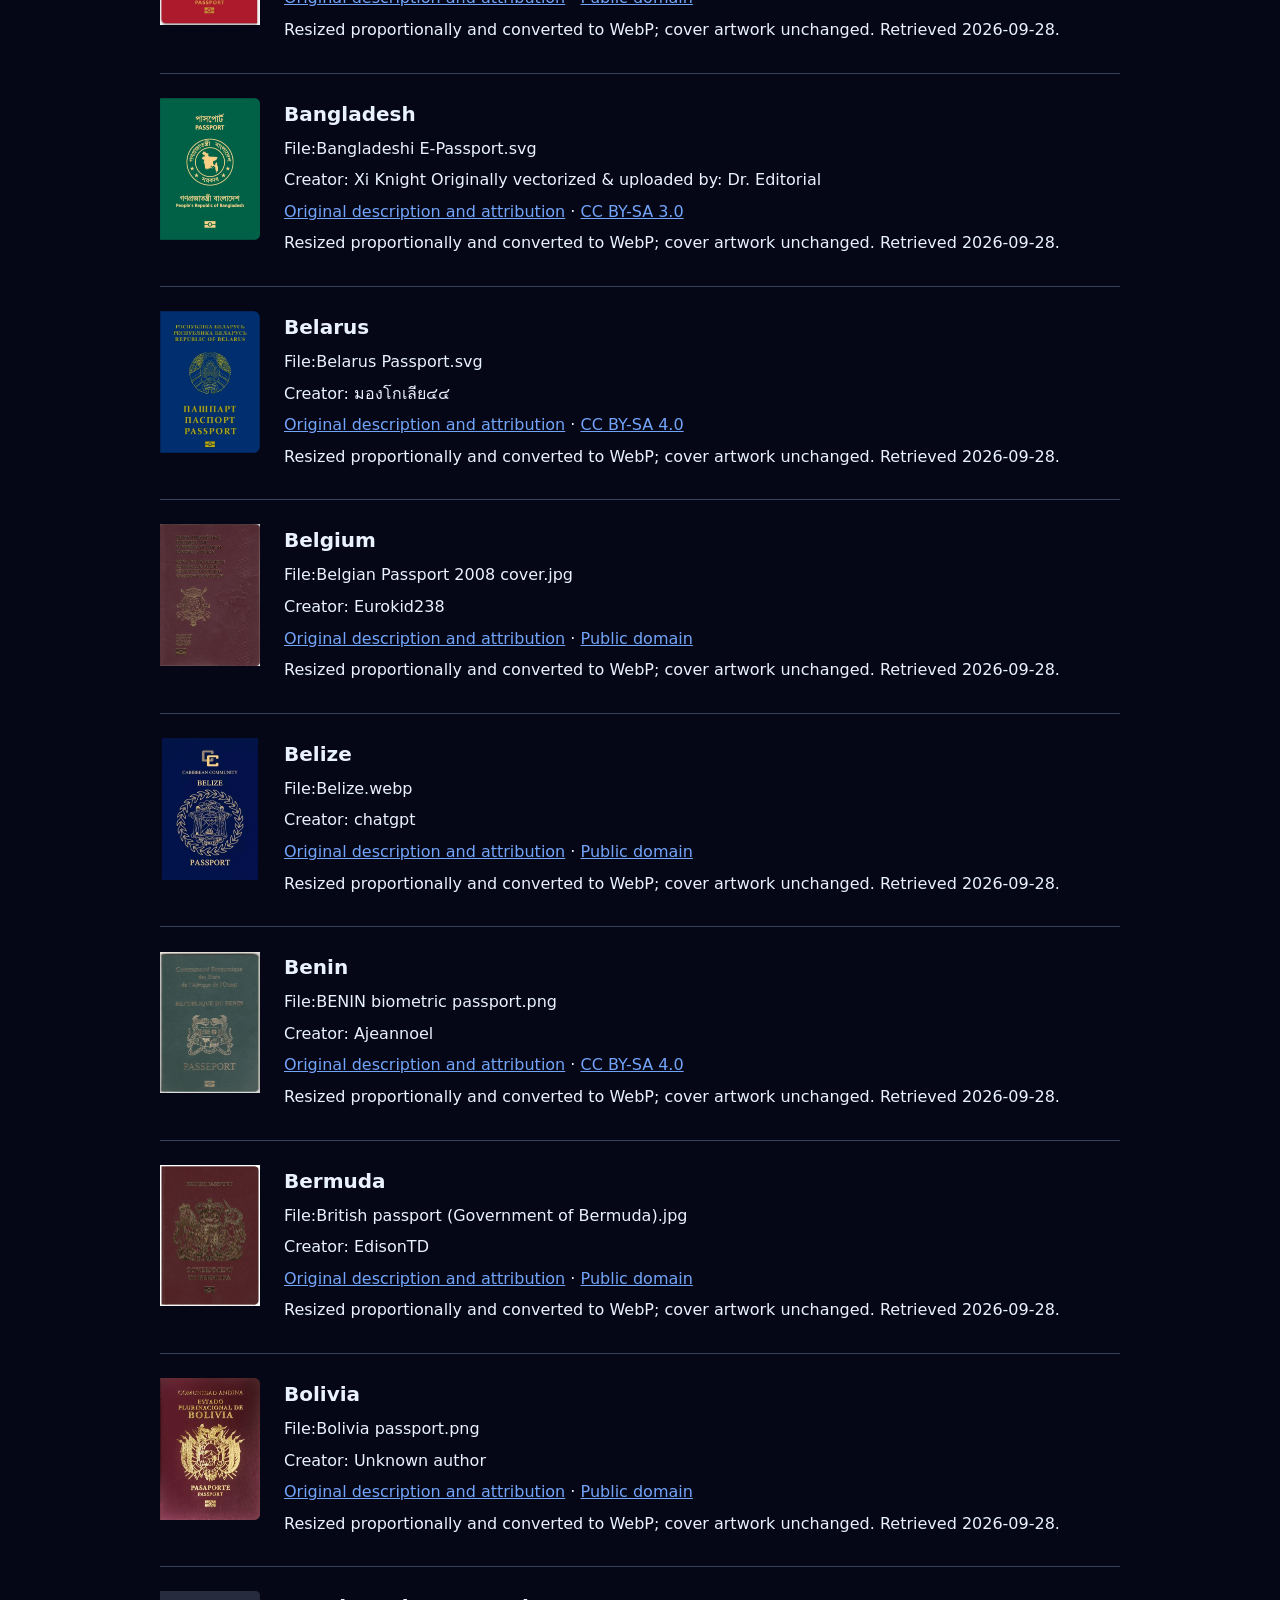
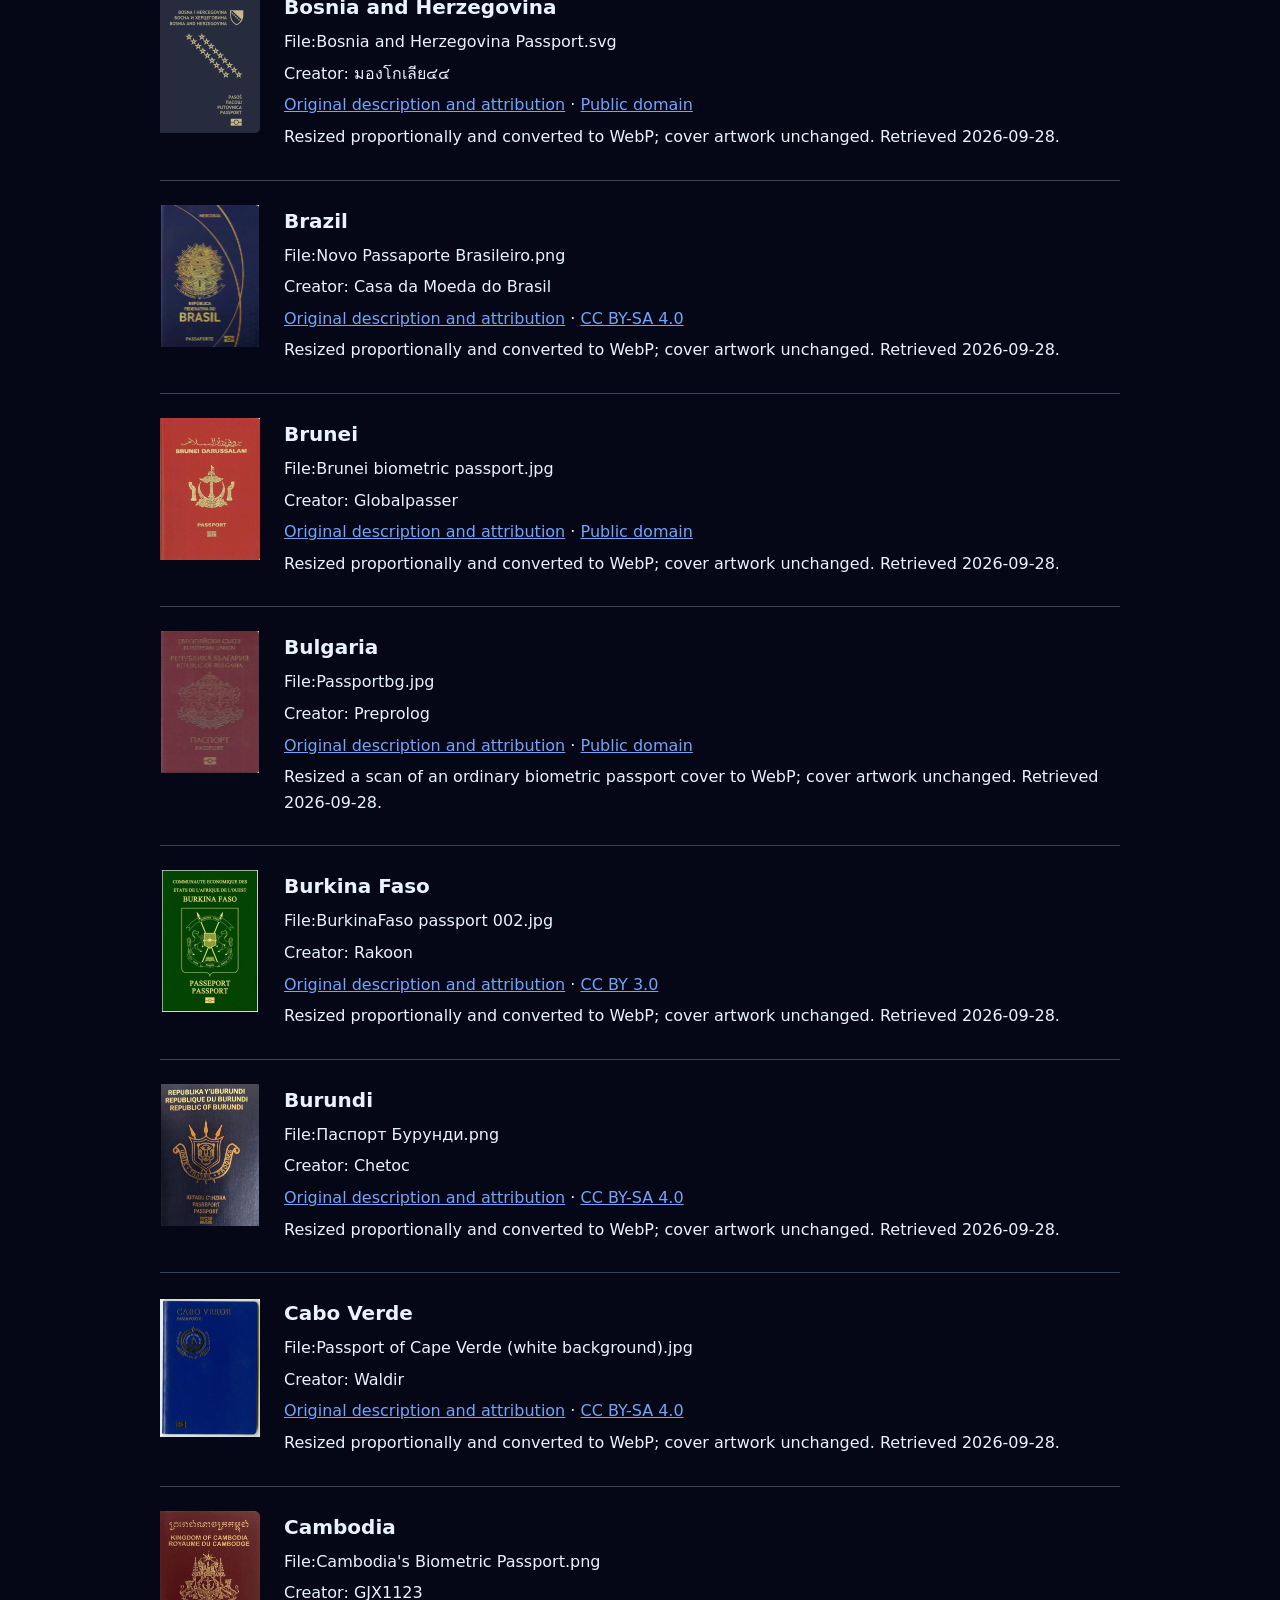
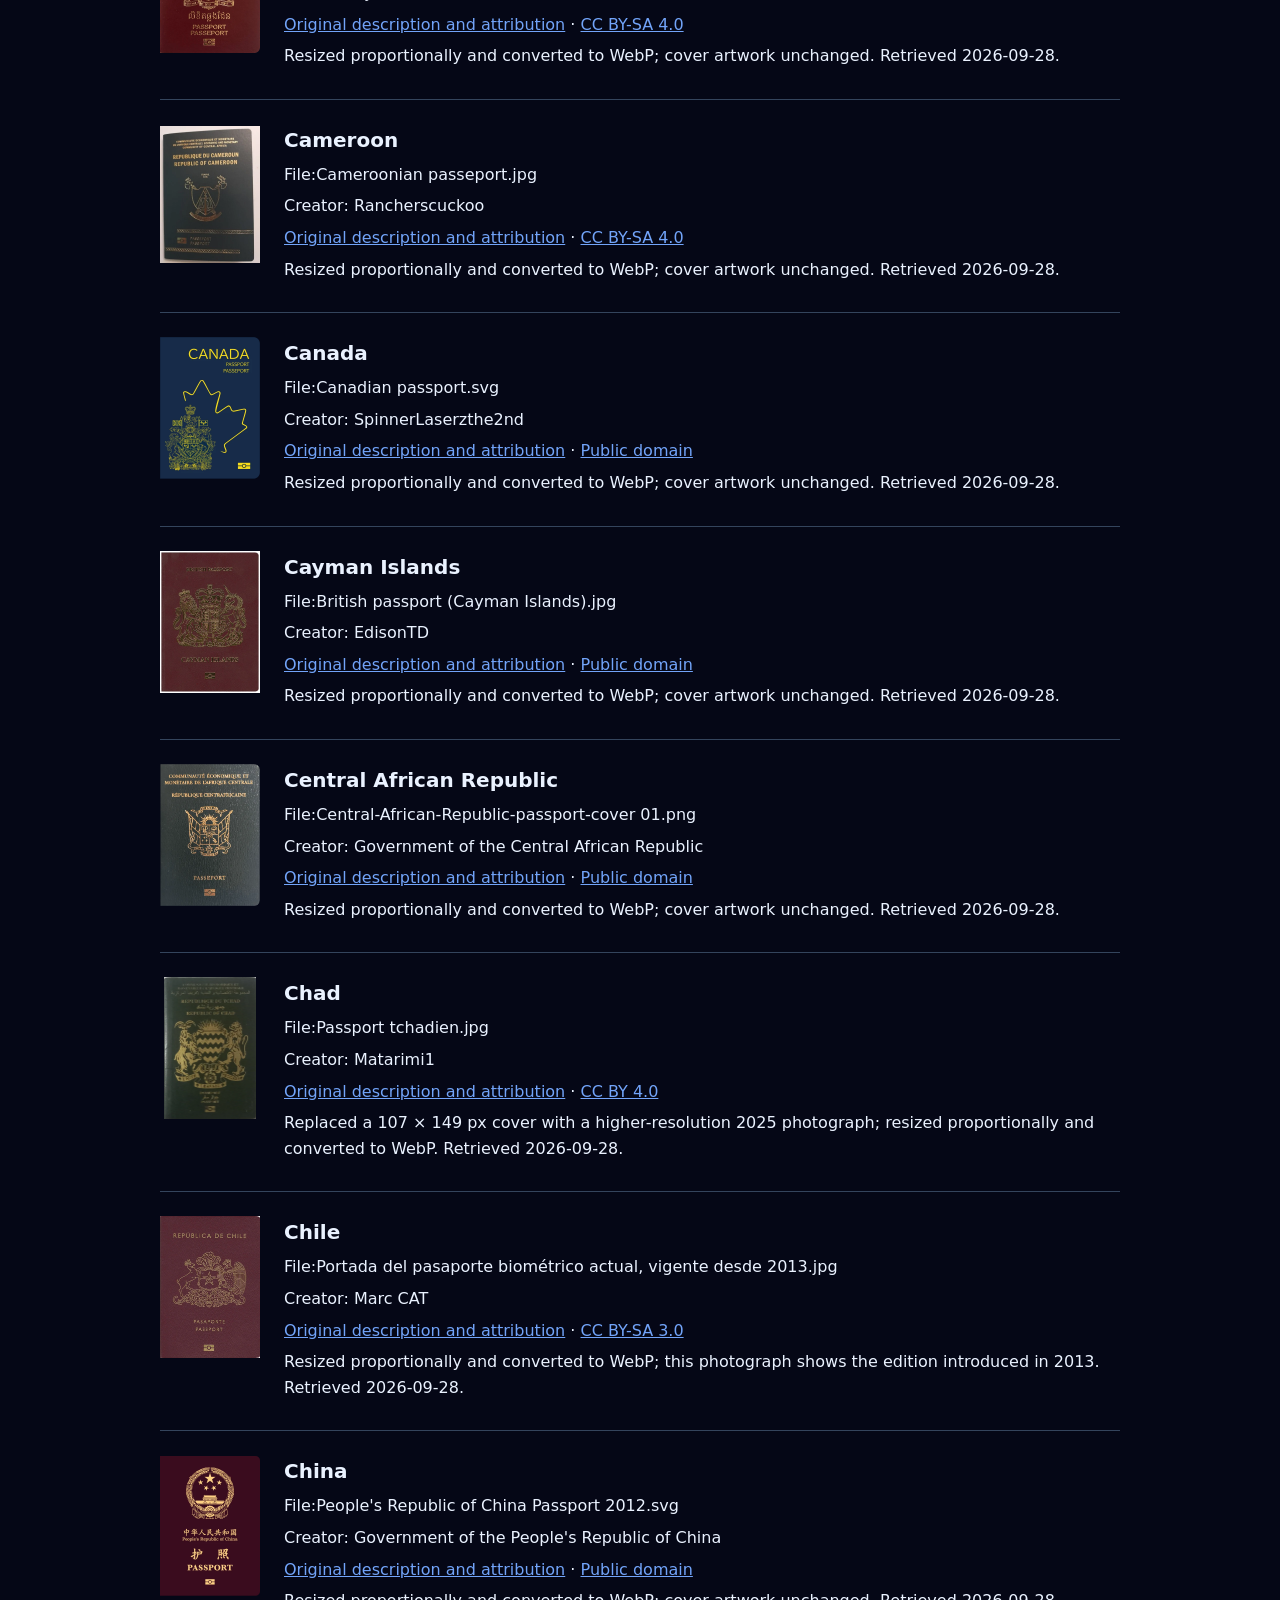
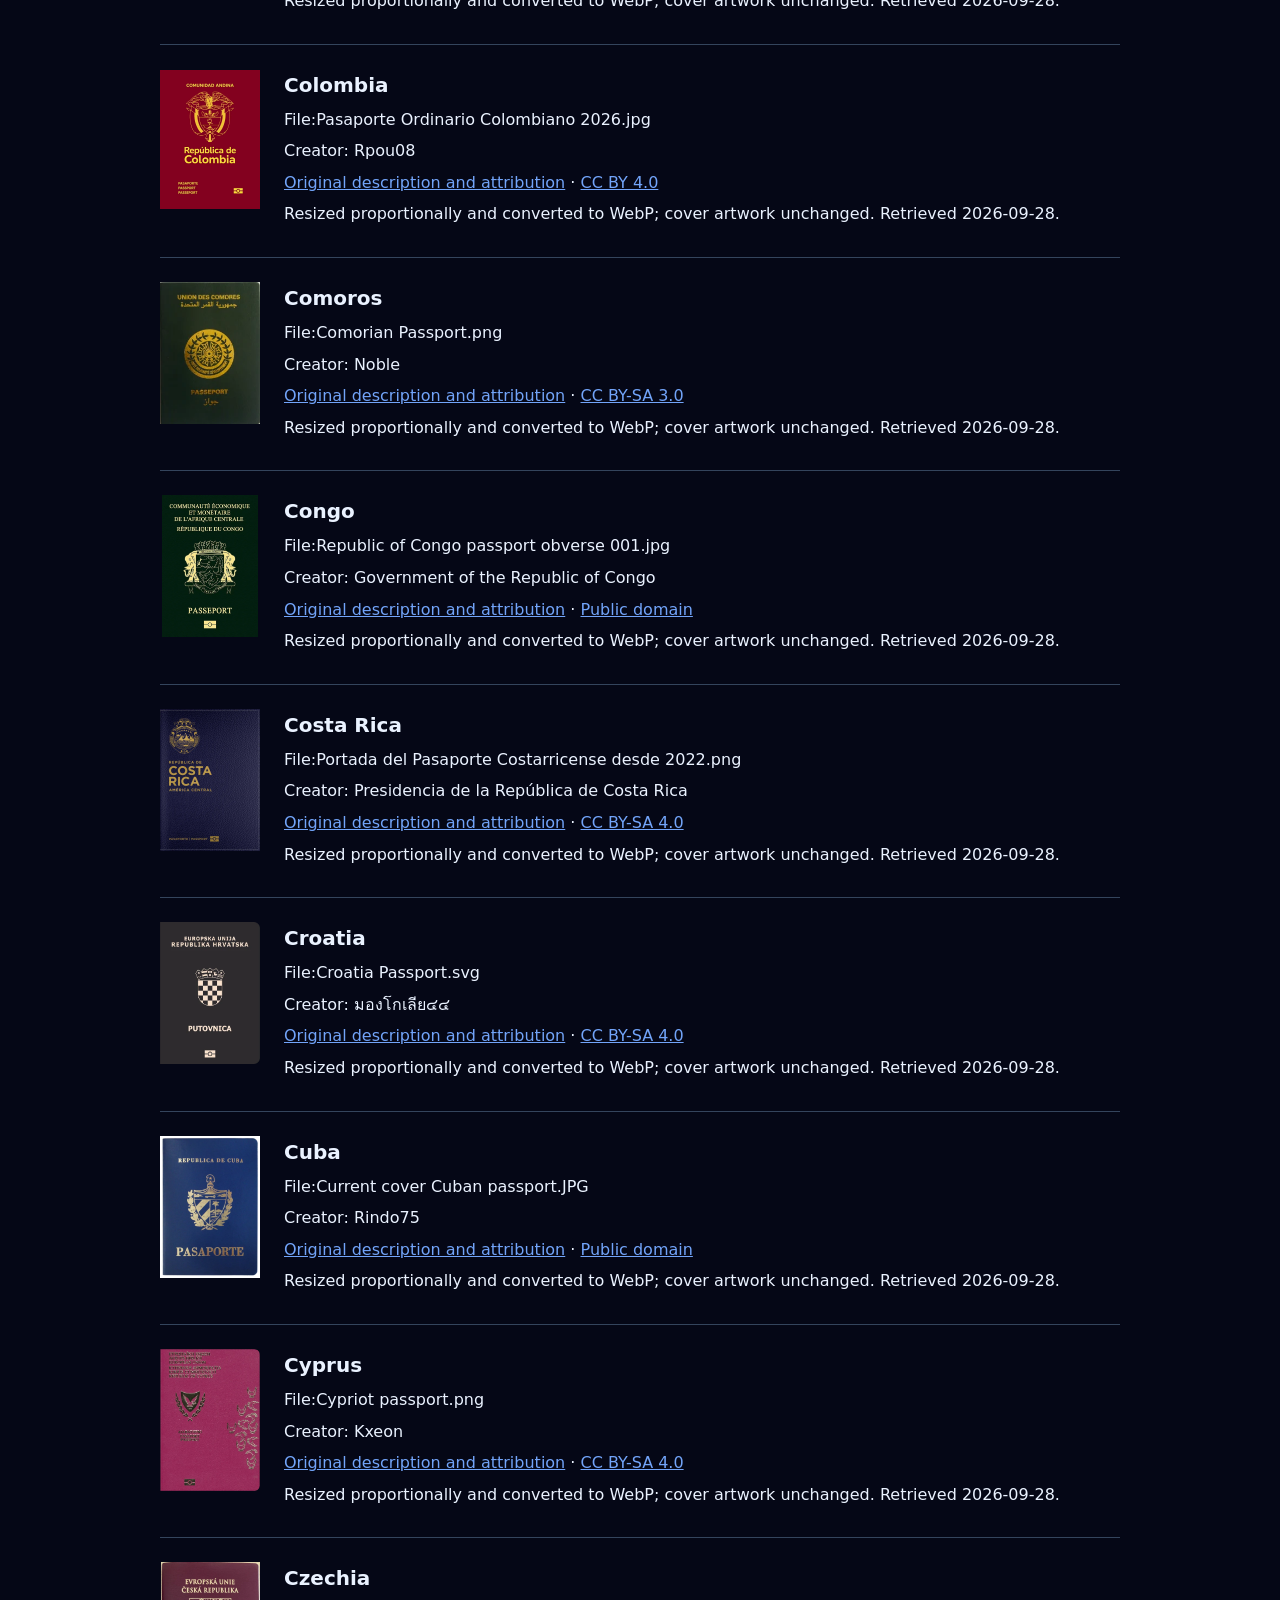
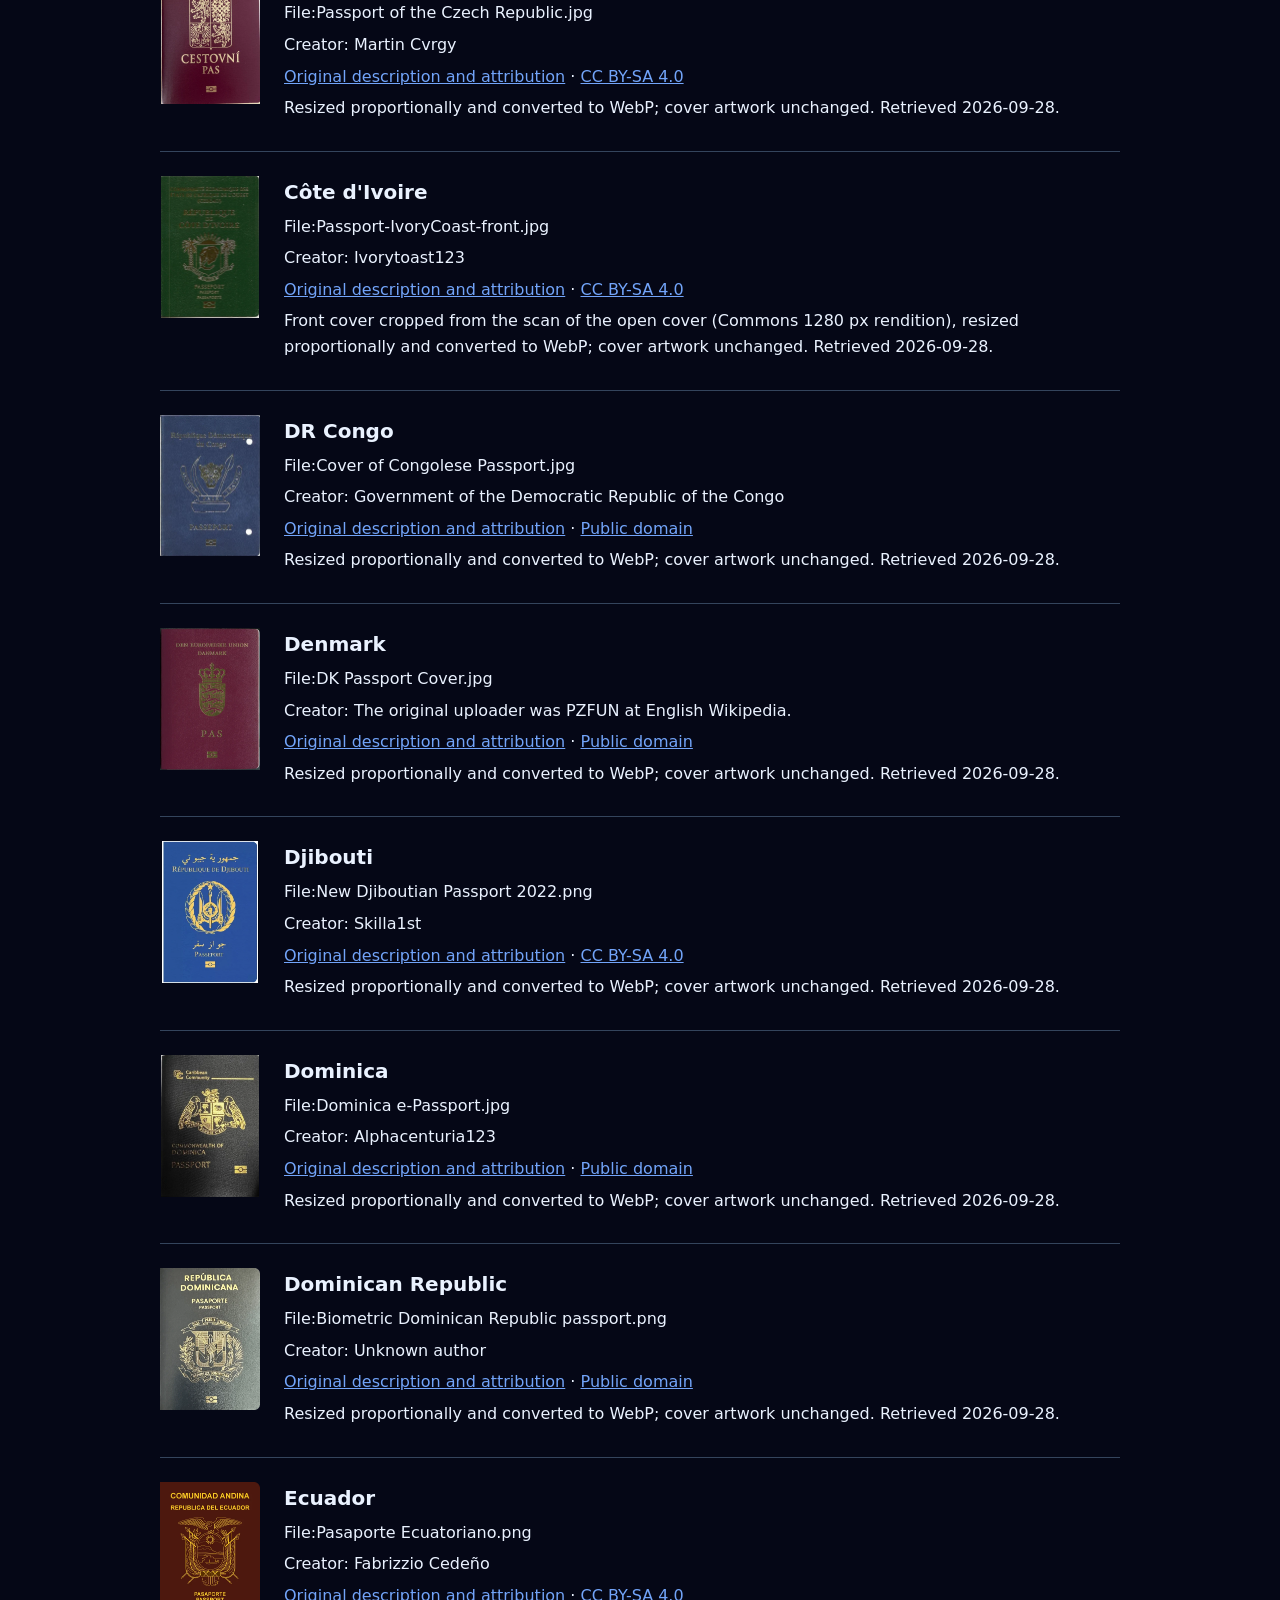
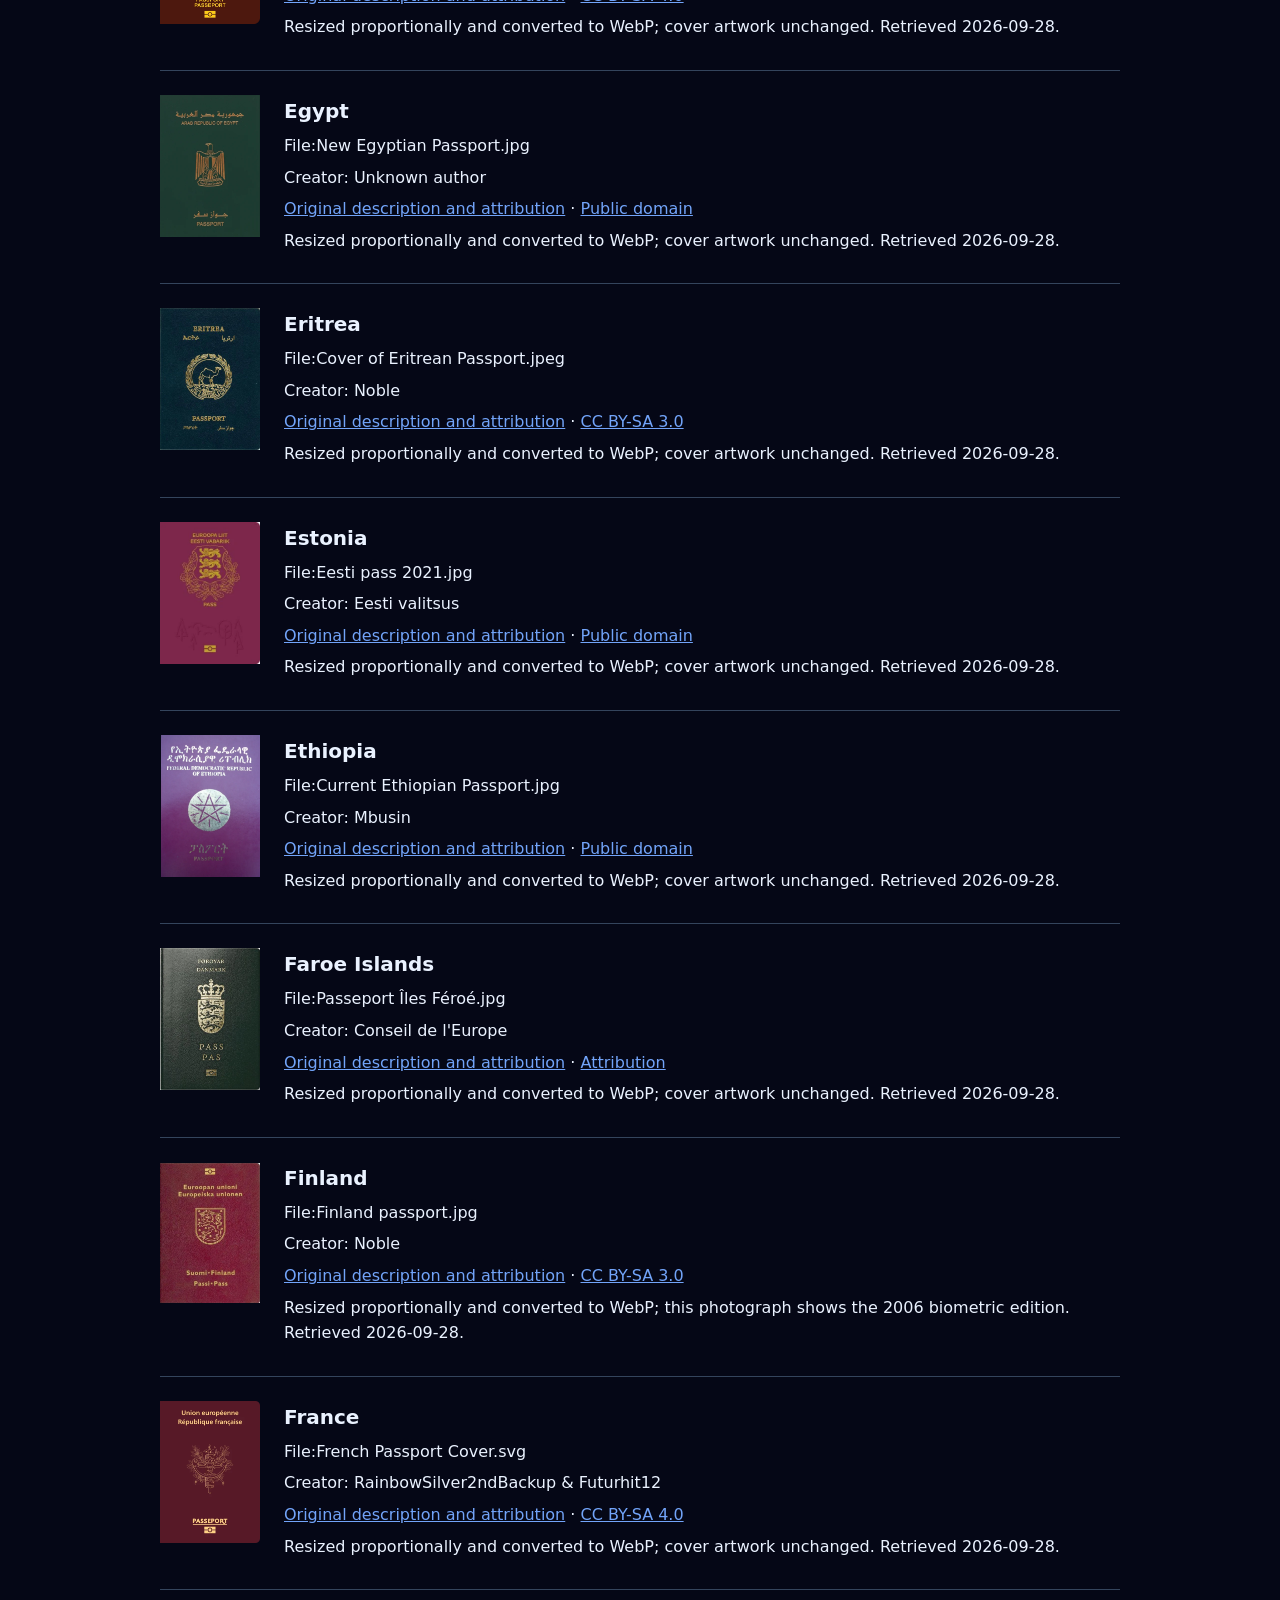
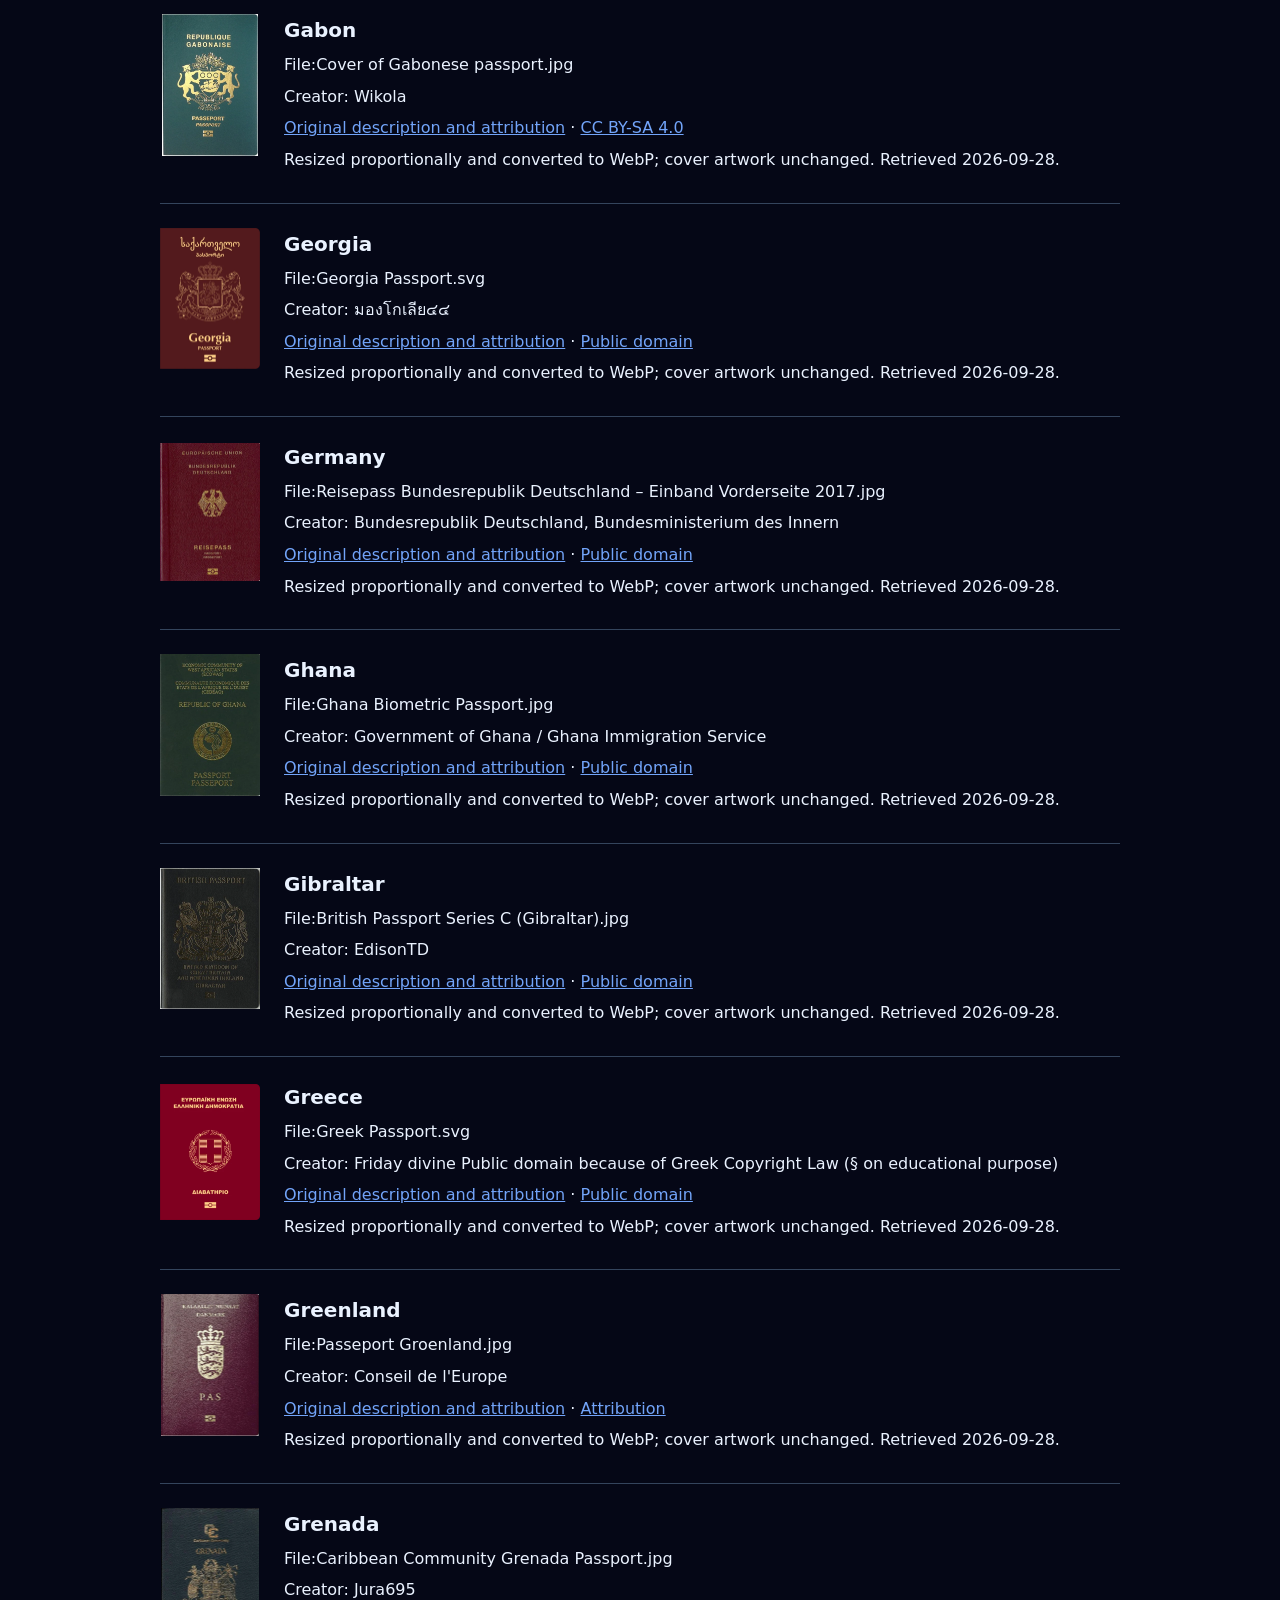
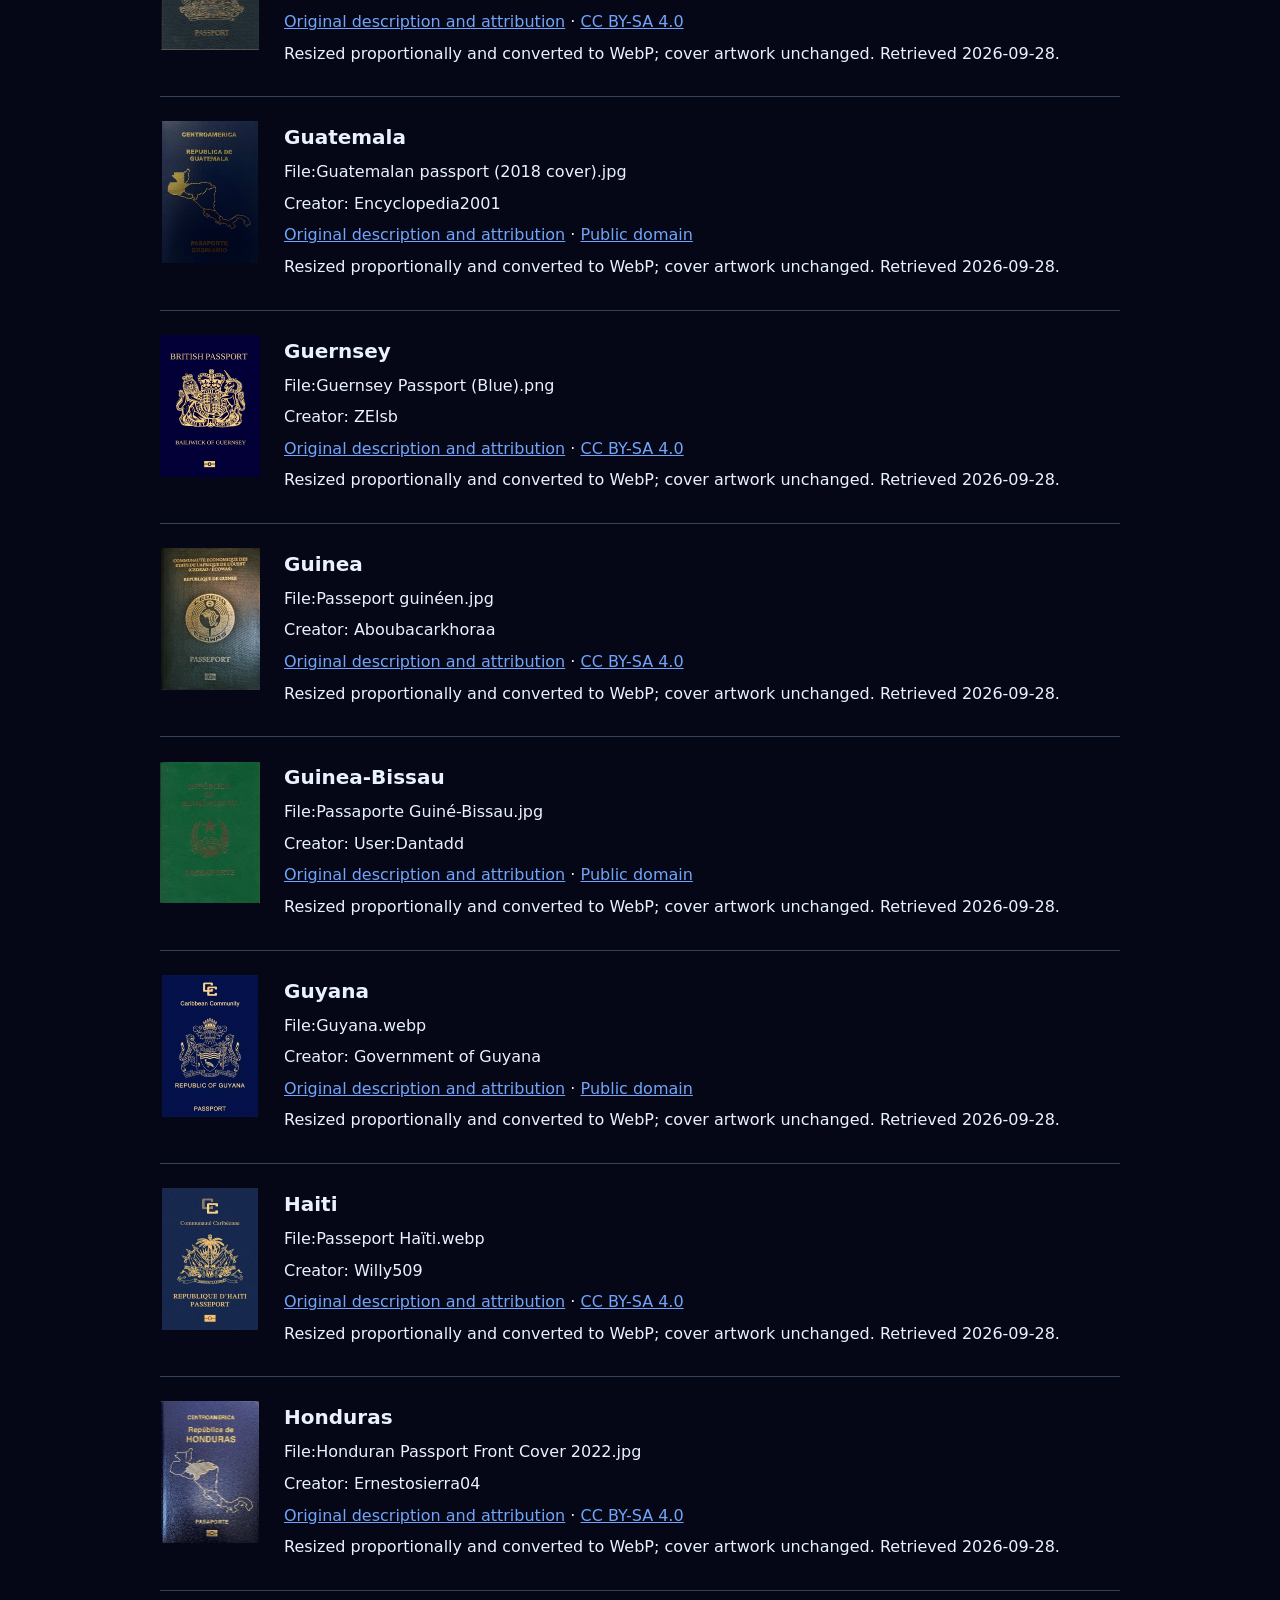
==== commit a6ff6b37: "Merge main into the passport reuse branch Brings in the eight new passport covers and the Chad upgra" ====
--- a/passport-credits.html
+++ b/passport-credits.html
@@ -3,7 +3,7 @@
 body{max-width:960px;margin:40px auto;padding:0 20px;background:#050716;color:#eaf2ff;font:16px/1.6 system-ui,sans-serif}a{color:#72a4f9}h1{font-size:32px}h2{font-size:20px;margin:0}article{display:flex;gap:24px;border-top:1px solid #34445c;padding:24px 0;scroll-margin-top:20px}article img{object-fit:contain;flex:none}p{margin:6px 0;overflow-wrap:anywhere}article:target{background:#12213a}@media(max-width:480px){article{gap:14px}article img{width:70px;height:100px}}
 </style><a href="./">← Birth Lottery</a><h1>Image credits</h1>
 <p>여권 이미지 출처 · Passport image sources · パスポート画像の出典 · Fuentes de las imágenes · Источники изображений</p>
-<p>These are representative ordinary passport covers, not a guarantee of the latest edition or of citizenship. Territories use only explicitly sourced covers; no passport is inferred from the birthplace or sovereign-state field. Unavailable covers fall back to flags.</p>
+<p>These are representative ordinary passport covers, not a guarantee of the latest edition or of citizenship. 22 territories share the ordinary passport cover of their sovereign state, as listed explicitly in <code>data/passport-reuse.json</code>; no passport is inferred from the birthplace alone. Unavailable covers fall back to flags.</p>
 <p>Source pages supply the authorship and licensing statements below. Cover images were proportionally resized and converted to WebP, without changing the artwork. Please retain the individual credits and license links when reusing them.</p>
 <p>Birth Lottery card layout and original artwork: <a href="https://creativecommons.org/licenses/by-sa/4.0/">CC BY-SA 4.0</a>. Individual passport images retain their stated licenses. The attribution link printed on each saved card points to its entry below.</p>
 <p>Flags: <a href="https://github.com/lipis/flag-icons">flag-icons</a>, by lipis and contributors, <a href="vendor/flag-icons.LICENSE">MIT license</a>. Statistical data: UN WPP 2024 (2026 projections), IMF WEO and indicated World Bank/UN fallbacks; see the <a href="./#method">methodology</a>.</p>
@@ -1105,10 +1105,79 @@
 <p>Creator: มองโกเลีย๔๔</p>
 <p><a href="https://commons.wikimedia.org/wiki/File:Yemen_Passport.svg">Original description and attribution</a> · <a href="https://creativecommons.org/licenses/by/4.0/deed.en">CC BY 4.0</a></p>
 <p>Resized proportionally and converted to WebP; cover artwork unchanged. Retrieved 2026-09-28.</p></div></article>
+<article id="p16">
+<img src="assets/passports/us.webp" width="100" height="142" loading="lazy" alt="United States passport cover">
+<div><h2>American Samoa</h2><p>Uses the ordinary passport cover of <a href="#p840">United States</a>.</p></div></article>
+<article id="p533">
+<img src="assets/passports/nl.webp" width="100" height="142" loading="lazy" alt="Netherlands passport cover">
+<div><h2>Aruba</h2><p>Uses the ordinary passport cover of <a href="#p528">Netherlands</a>.</p>
+<p>Passports issued here carry additional territory wording on the cover; the sovereign state's cover is shown as an approximation.</p></div></article>
+<article id="p535">
+<img src="assets/passports/nl.webp" width="100" height="142" loading="lazy" alt="Netherlands passport cover">
+<div><h2>Bonaire, Sint Eustatius and Saba</h2><p>Uses the ordinary passport cover of <a href="#p528">Netherlands</a>.</p></div></article>
+<article id="p92">
+<img src="assets/passports/gb.webp" width="100" height="142" loading="lazy" alt="United Kingdom passport cover">
+<div><h2>British Virgin Islands</h2><p>Uses the ordinary passport cover of <a href="#p826">United Kingdom</a>.</p>
+<p>Passports issued here carry additional territory wording on the cover; the sovereign state's cover is shown as an approximation.</p></div></article>
+<article id="p531">
+<img src="assets/passports/nl.webp" width="100" height="142" loading="lazy" alt="Netherlands passport cover">
+<div><h2>Curaçao</h2><p>Uses the ordinary passport cover of <a href="#p528">Netherlands</a>.</p>
+<p>Passports issued here carry additional territory wording on the cover; the sovereign state's cover is shown as an approximation.</p></div></article>
+<article id="p238">
+<img src="assets/passports/gb.webp" width="100" height="142" loading="lazy" alt="United Kingdom passport cover">
+<div><h2>Falkland Islands</h2><p>Uses the ordinary passport cover of <a href="#p826">United Kingdom</a>.</p>
+<p>Passports issued here carry additional territory wording on the cover; the sovereign state's cover is shown as an approximation.</p></div></article>
+<article id="p254">
+<img src="assets/passports/fr.webp" width="100" height="142" loading="lazy" alt="France passport cover">
+<div><h2>French Guiana</h2><p>Uses the ordinary passport cover of <a href="#p250">France</a>.</p></div></article>
+<article id="p258">
+<img src="assets/passports/fr.webp" width="100" height="142" loading="lazy" alt="France passport cover">
+<div><h2>French Polynesia</h2><p>Uses the ordinary passport cover of <a href="#p250">France</a>.</p></div></article>
+<article id="p312">
+<img src="assets/passports/fr.webp" width="100" height="142" loading="lazy" alt="France passport cover">
+<div><h2>Guadeloupe</h2><p>Uses the ordinary passport cover of <a href="#p250">France</a>.</p></div></article>
+<article id="p316">
+<img src="assets/passports/us.webp" width="100" height="142" loading="lazy" alt="United States passport cover">
+<div><h2>Guam</h2><p>Uses the ordinary passport cover of <a href="#p840">United States</a>.</p></div></article>
+<article id="p474">
+<img src="assets/passports/fr.webp" width="100" height="142" loading="lazy" alt="France passport cover">
+<div><h2>Martinique</h2><p>Uses the ordinary passport cover of <a href="#p250">France</a>.</p></div></article>
+<article id="p175">
+<img src="assets/passports/fr.webp" width="100" height="142" loading="lazy" alt="France passport cover">
+<div><h2>Mayotte</h2><p>Uses the ordinary passport cover of <a href="#p250">France</a>.</p></div></article>
+<article id="p540">
+<img src="assets/passports/fr.webp" width="100" height="142" loading="lazy" alt="France passport cover">
+<div><h2>New Caledonia</h2><p>Uses the ordinary passport cover of <a href="#p250">France</a>.</p></div></article>
+<article id="p580">
+<img src="assets/passports/us.webp" width="100" height="142" loading="lazy" alt="United States passport cover">
+<div><h2>Northern Mariana Islands</h2><p>Uses the ordinary passport cover of <a href="#p840">United States</a>.</p></div></article>
+<article id="p630">
+<img src="assets/passports/us.webp" width="100" height="142" loading="lazy" alt="United States passport cover">
+<div><h2>Puerto Rico</h2><p>Uses the ordinary passport cover of <a href="#p840">United States</a>.</p></div></article>
+<article id="p638">
+<img src="assets/passports/fr.webp" width="100" height="142" loading="lazy" alt="France passport cover">
+<div><h2>Réunion</h2><p>Uses the ordinary passport cover of <a href="#p250">France</a>.</p></div></article>
+<article id="p652">
+<img src="assets/passports/fr.webp" width="100" height="142" loading="lazy" alt="France passport cover">
+<div><h2>Saint Barthélemy</h2><p>Uses the ordinary passport cover of <a href="#p250">France</a>.</p></div></article>
+<article id="p663">
+<img src="assets/passports/fr.webp" width="100" height="142" loading="lazy" alt="France passport cover">
+<div><h2>Saint Martin (French part)</h2><p>Uses the ordinary passport cover of <a href="#p250">France</a>.</p></div></article>
+<article id="p666">
+<img src="assets/passports/fr.webp" width="100" height="142" loading="lazy" alt="France passport cover">
+<div><h2>Saint Pierre and Miquelon</h2><p>Uses the ordinary passport cover of <a href="#p250">France</a>.</p></div></article>
+<article id="p534">
+<img src="assets/passports/nl.webp" width="100" height="142" loading="lazy" alt="Netherlands passport cover">
+<div><h2>Sint Maarten (Dutch part)</h2><p>Uses the ordinary passport cover of <a href="#p528">Netherlands</a>.</p>
+<p>Passports issued here carry additional territory wording on the cover; the sovereign state's cover is shown as an approximation.</p></div></article>
+<article id="p850">
+<img src="assets/passports/us.webp" width="100" height="142" loading="lazy" alt="United States passport cover">
+<div><h2>United States Virgin Islands</h2><p>Uses the ordinary passport cover of <a href="#p840">United States</a>.</p></div></article>
+<article id="p876">
+<img src="assets/passports/fr.webp" width="100" height="142" loading="lazy" alt="France passport cover">
+<div><h2>Wallis and Futuna</h2><p>Uses the ordinary passport cover of <a href="#p250">France</a>.</p></div></article>
 <article id="p454"><div><h2>Malawi</h2><p>No passport cover is bundled. The result card uses the flag.</p></div></article>
 <article id="p480"><div><h2>Mauritius</h2><p>No passport cover is bundled. The result card uses the flag.</p></div></article>
-<article id="p175"><div><h2>Mayotte</h2><p>No passport cover is bundled. The result card uses the flag.</p></div></article>
-<article id="p638"><div><h2>Réunion</h2><p>No passport cover is bundled. The result card uses the flag.</p></div></article>
 <article id="p894"><div><h2>Zambia</h2><p>No passport cover is bundled. The result card uses the flag.</p></div></article>
 <article id="p716"><div><h2>Zimbabwe</h2><p>No passport cover is bundled. The result card uses the flag.</p></div></article>
 <article id="p226"><div><h2>Equatorial Guinea</h2><p>No passport cover is bundled. The result card uses the flag.</p></div></article>
@@ -1122,39 +1191,19 @@
 <article id="p64"><div><h2>Bhutan</h2><p>No passport cover is bundled. The result card uses the flag.</p></div></article>
 <article id="p414"><div><h2>Kuwait</h2><p>No passport cover is bundled. The result card uses the flag.</p></div></article>
 <article id="p512"><div><h2>Oman</h2><p>No passport cover is bundled. The result card uses the flag.</p></div></article>
-<article id="p533"><div><h2>Aruba</h2><p>No passport cover is bundled. The result card uses the flag.</p></div></article>
 <article id="p44"><div><h2>Bahamas</h2><p>No passport cover is bundled. The result card uses the flag.</p></div></article>
 <article id="p52"><div><h2>Barbados</h2><p>No passport cover is bundled. The result card uses the flag.</p></div></article>
-<article id="p535"><div><h2>Bonaire, Sint Eustatius and Saba</h2><p>No passport cover is bundled. The result card uses the flag.</p></div></article>
-<article id="p92"><div><h2>British Virgin Islands</h2><p>No passport cover is bundled. The result card uses the flag.</p></div></article>
-<article id="p531"><div><h2>Curaçao</h2><p>No passport cover is bundled. The result card uses the flag.</p></div></article>
-<article id="p312"><div><h2>Guadeloupe</h2><p>No passport cover is bundled. The result card uses the flag.</p></div></article>
 <article id="p388"><div><h2>Jamaica</h2><p>No passport cover is bundled. The result card uses the flag.</p></div></article>
-<article id="p474"><div><h2>Martinique</h2><p>No passport cover is bundled. The result card uses the flag.</p></div></article>
-<article id="p630"><div><h2>Puerto Rico</h2><p>No passport cover is bundled. The result card uses the flag.</p></div></article>
-<article id="p652"><div><h2>Saint Barthélemy</h2><p>No passport cover is bundled. The result card uses the flag.</p></div></article>
-<article id="p663"><div><h2>Saint Martin (French part)</h2><p>No passport cover is bundled. The result card uses the flag.</p></div></article>
-<article id="p534"><div><h2>Sint Maarten (Dutch part)</h2><p>No passport cover is bundled. The result card uses the flag.</p></div></article>
-<article id="p850"><div><h2>United States Virgin Islands</h2><p>No passport cover is bundled. The result card uses the flag.</p></div></article>
 <article id="p222"><div><h2>El Salvador</h2><p>No passport cover is bundled. The result card uses the flag.</p></div></article>
-<article id="p238"><div><h2>Falkland Islands</h2><p>No passport cover is bundled. The result card uses the flag.</p></div></article>
-<article id="p254"><div><h2>French Guiana</h2><p>No passport cover is bundled. The result card uses the flag.</p></div></article>
 <article id="p740"><div><h2>Suriname</h2><p>No passport cover is bundled. The result card uses the flag.</p></div></article>
 <article id="p858"><div><h2>Uruguay</h2><p>No passport cover is bundled. The result card uses the flag.</p></div></article>
-<article id="p666"><div><h2>Saint Pierre and Miquelon</h2><p>No passport cover is bundled. The result card uses the flag.</p></div></article>
 <article id="p242"><div><h2>Fiji</h2><p>No passport cover is bundled. The result card uses the flag.</p></div></article>
-<article id="p540"><div><h2>New Caledonia</h2><p>No passport cover is bundled. The result card uses the flag.</p></div></article>
 <article id="p90"><div><h2>Solomon Islands</h2><p>No passport cover is bundled. The result card uses the flag.</p></div></article>
-<article id="p316"><div><h2>Guam</h2><p>No passport cover is bundled. The result card uses the flag.</p></div></article>
 <article id="p296"><div><h2>Kiribati</h2><p>No passport cover is bundled. The result card uses the flag.</p></div></article>
 <article id="p520"><div><h2>Nauru</h2><p>No passport cover is bundled. The result card uses the flag.</p></div></article>
-<article id="p580"><div><h2>Northern Mariana Islands</h2><p>No passport cover is bundled. The result card uses the flag.</p></div></article>
 <article id="p585"><div><h2>Palau</h2><p>No passport cover is bundled. The result card uses the flag.</p></div></article>
-<article id="p16"><div><h2>American Samoa</h2><p>No passport cover is bundled. The result card uses the flag.</p></div></article>
 <article id="p184"><div><h2>Cook Islands</h2><p>No passport cover is bundled. The result card uses the flag.</p></div></article>
-<article id="p258"><div><h2>French Polynesia</h2><p>No passport cover is bundled. The result card uses the flag.</p></div></article>
 <article id="p570"><div><h2>Niue</h2><p>No passport cover is bundled. The result card uses the flag.</p></div></article>
 <article id="p882"><div><h2>Samoa</h2><p>No passport cover is bundled. The result card uses the flag.</p></div></article>
 <article id="p772"><div><h2>Tokelau</h2><p>No passport cover is bundled. The result card uses the flag.</p></div></article>
-<article id="p776"><div><h2>Tonga</h2><p>No passport cover is bundled. The result card uses the flag.</p></div></article>
-<article id="p876"><div><h2>Wallis and Futuna</h2><p>No passport cover is bundled. The result card uses the flag.</p></div></article></html>
+<article id="p776"><div><h2>Tonga</h2><p>No passport cover is bundled. The result card uses the flag.</p></div></article></html>
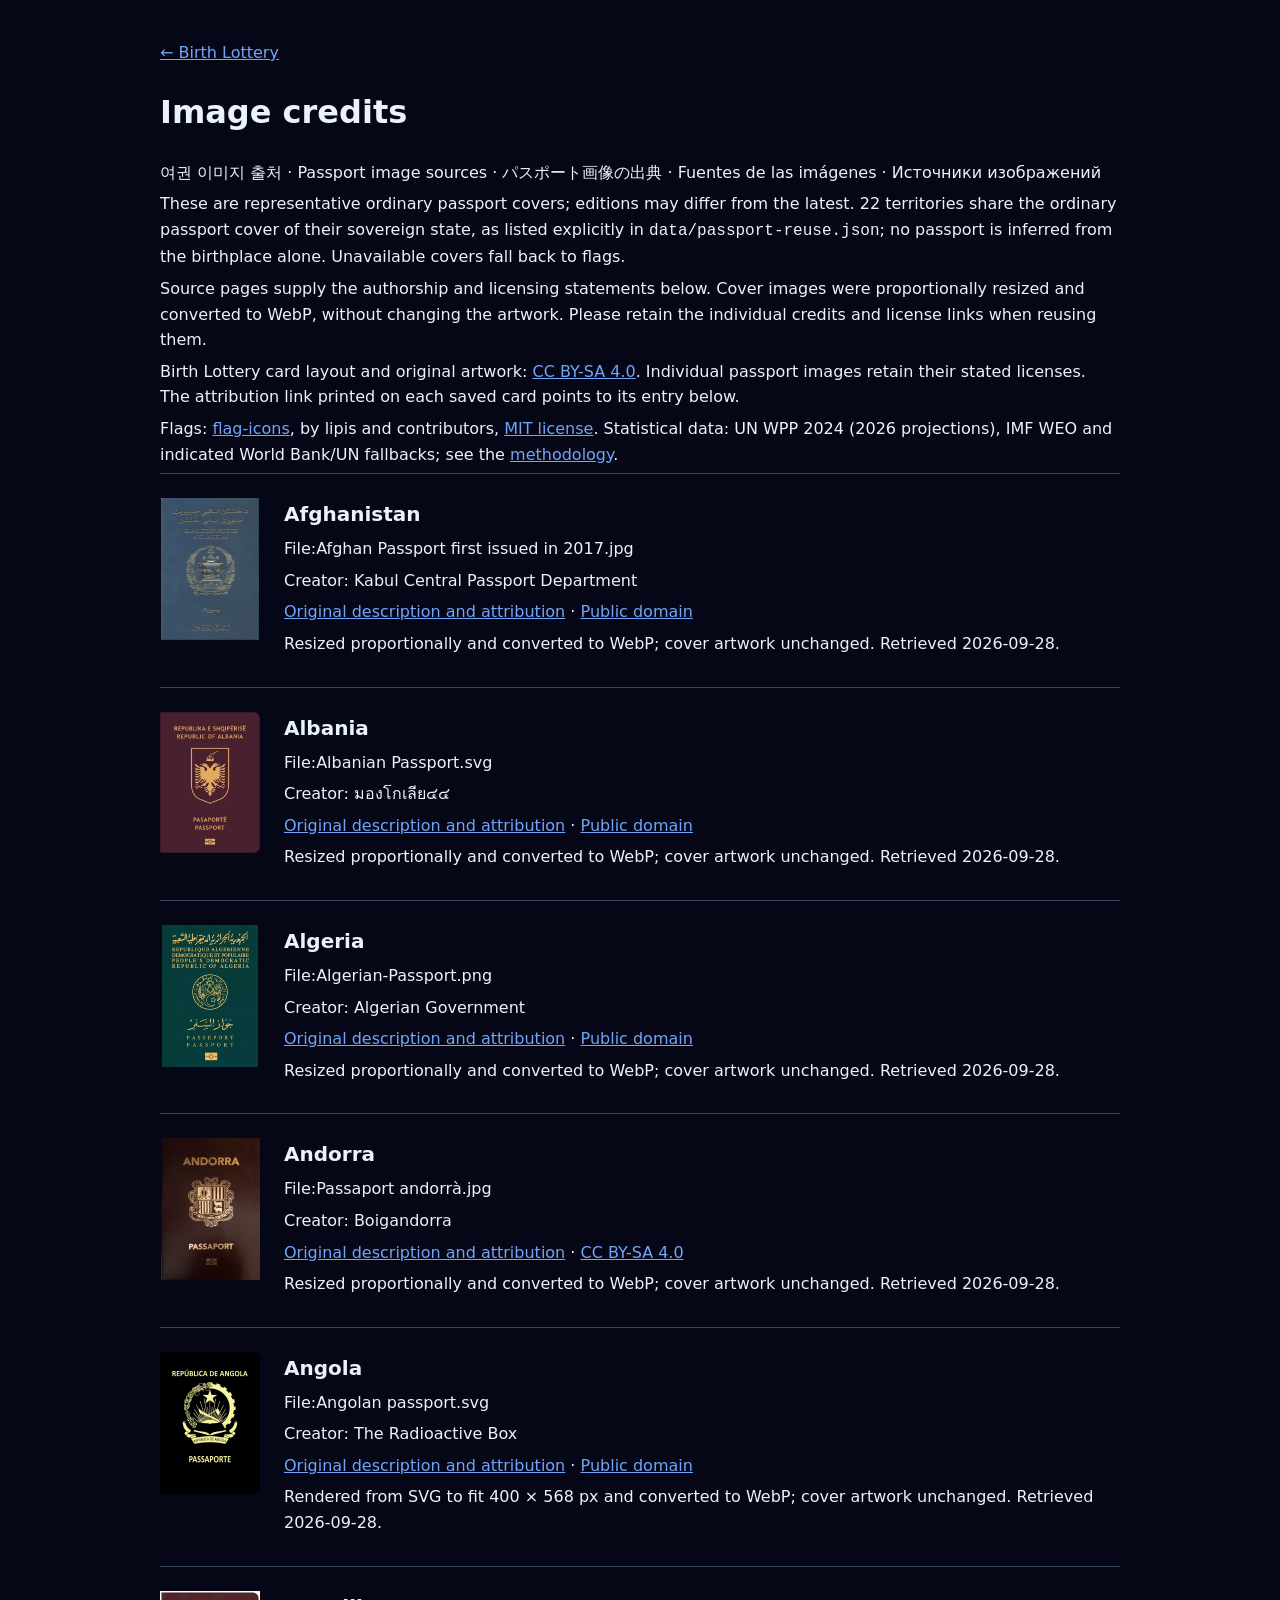
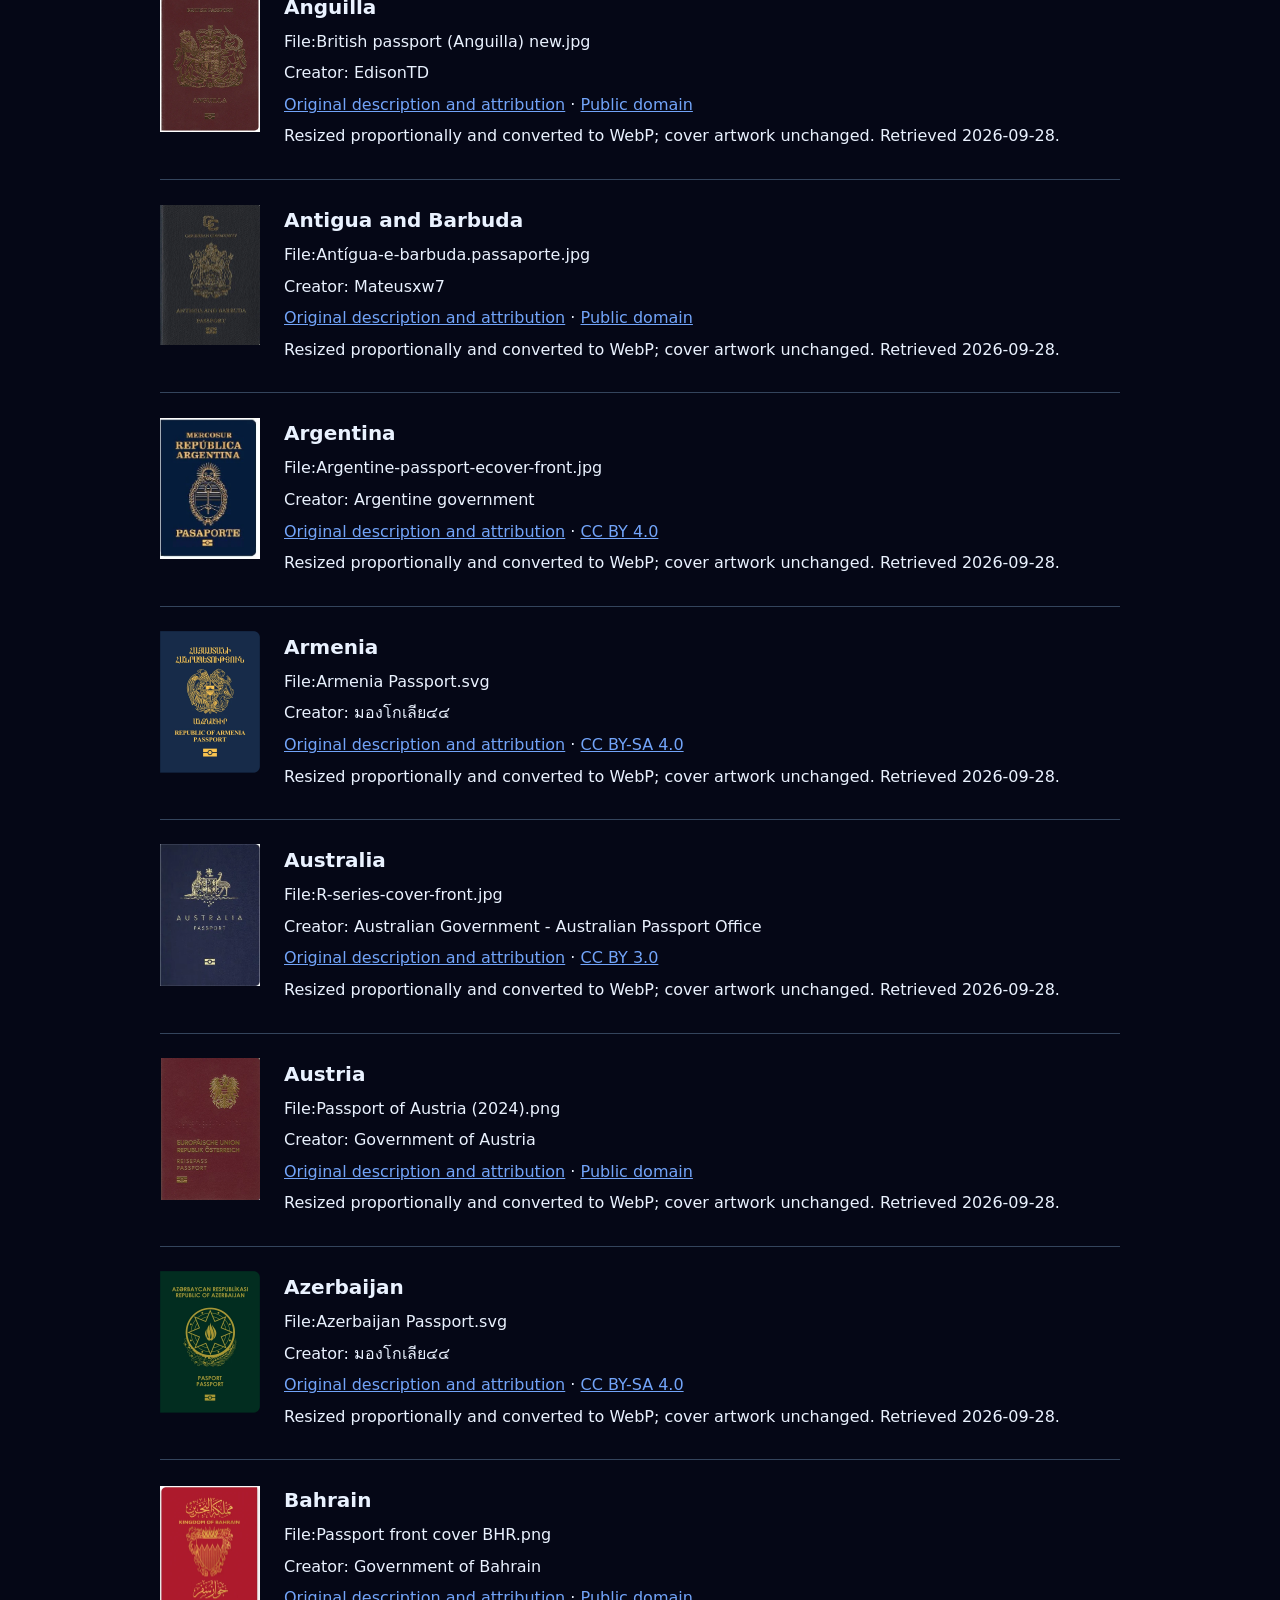
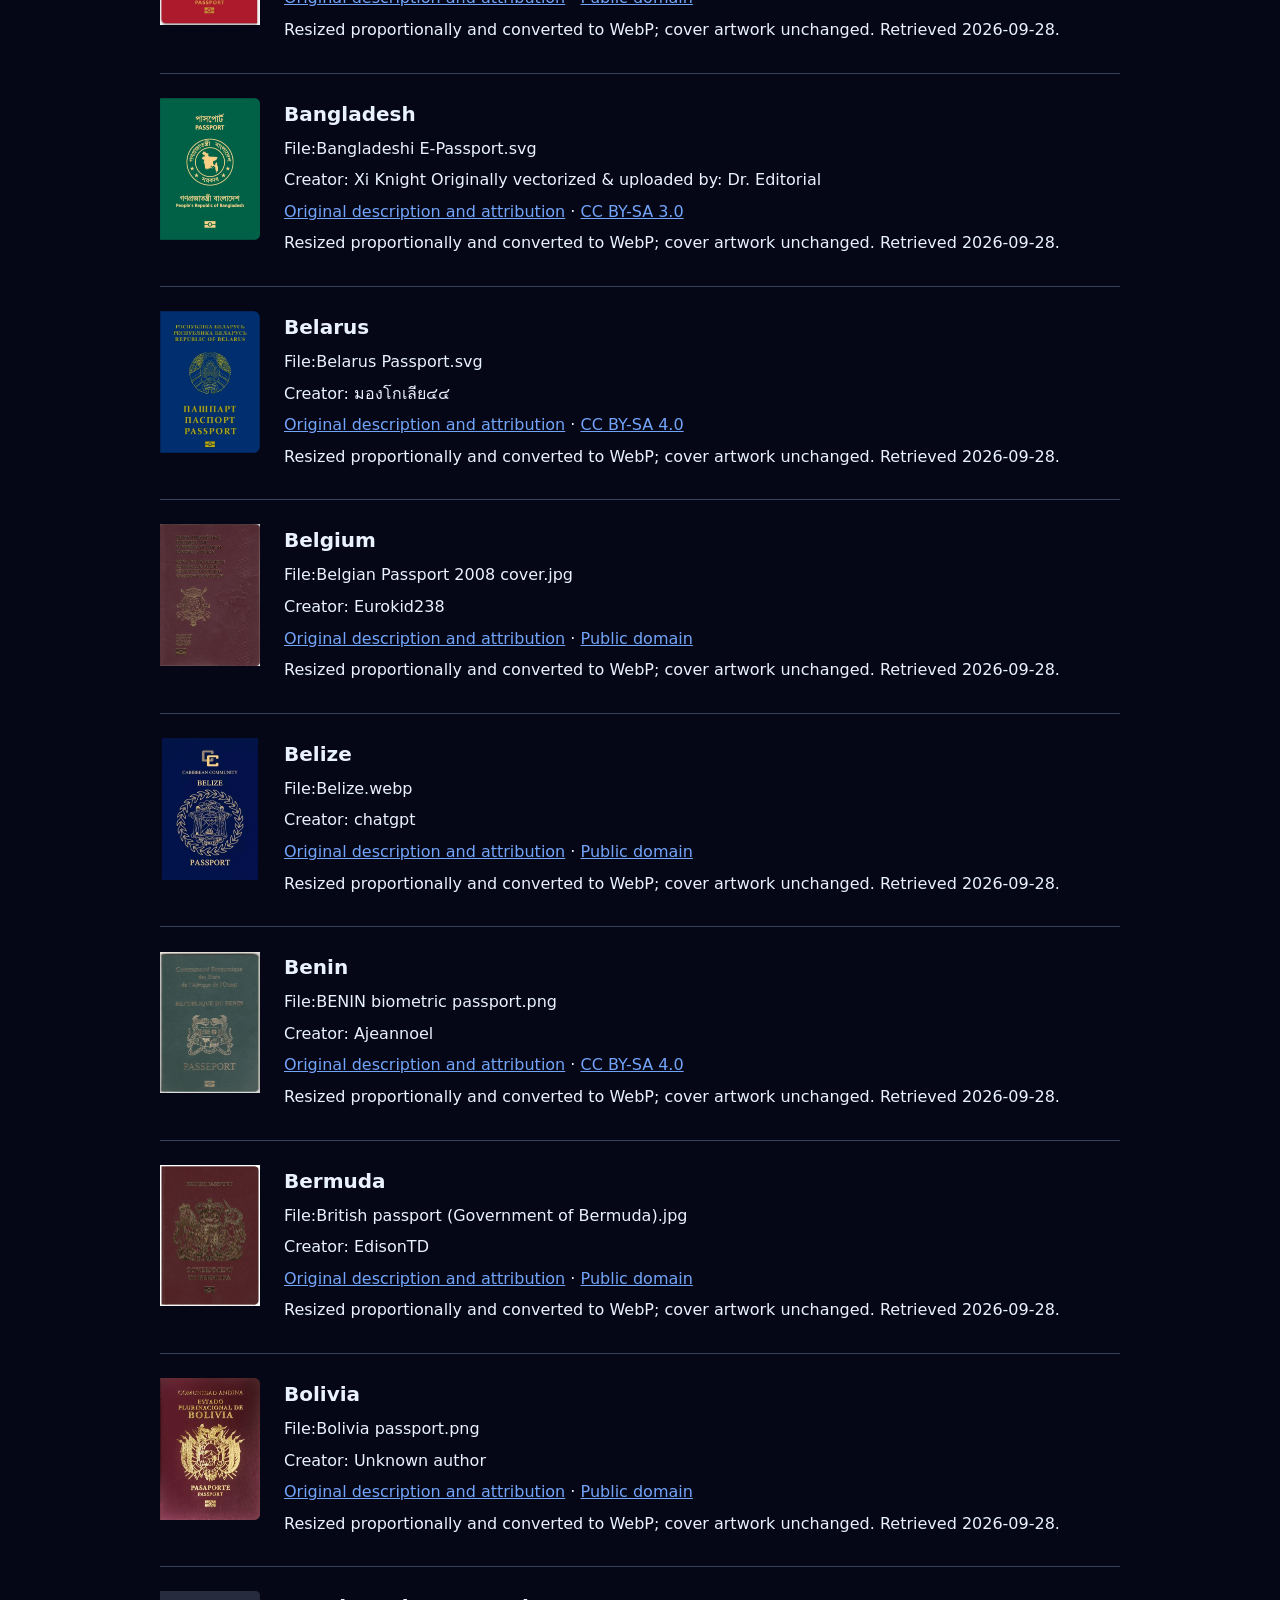
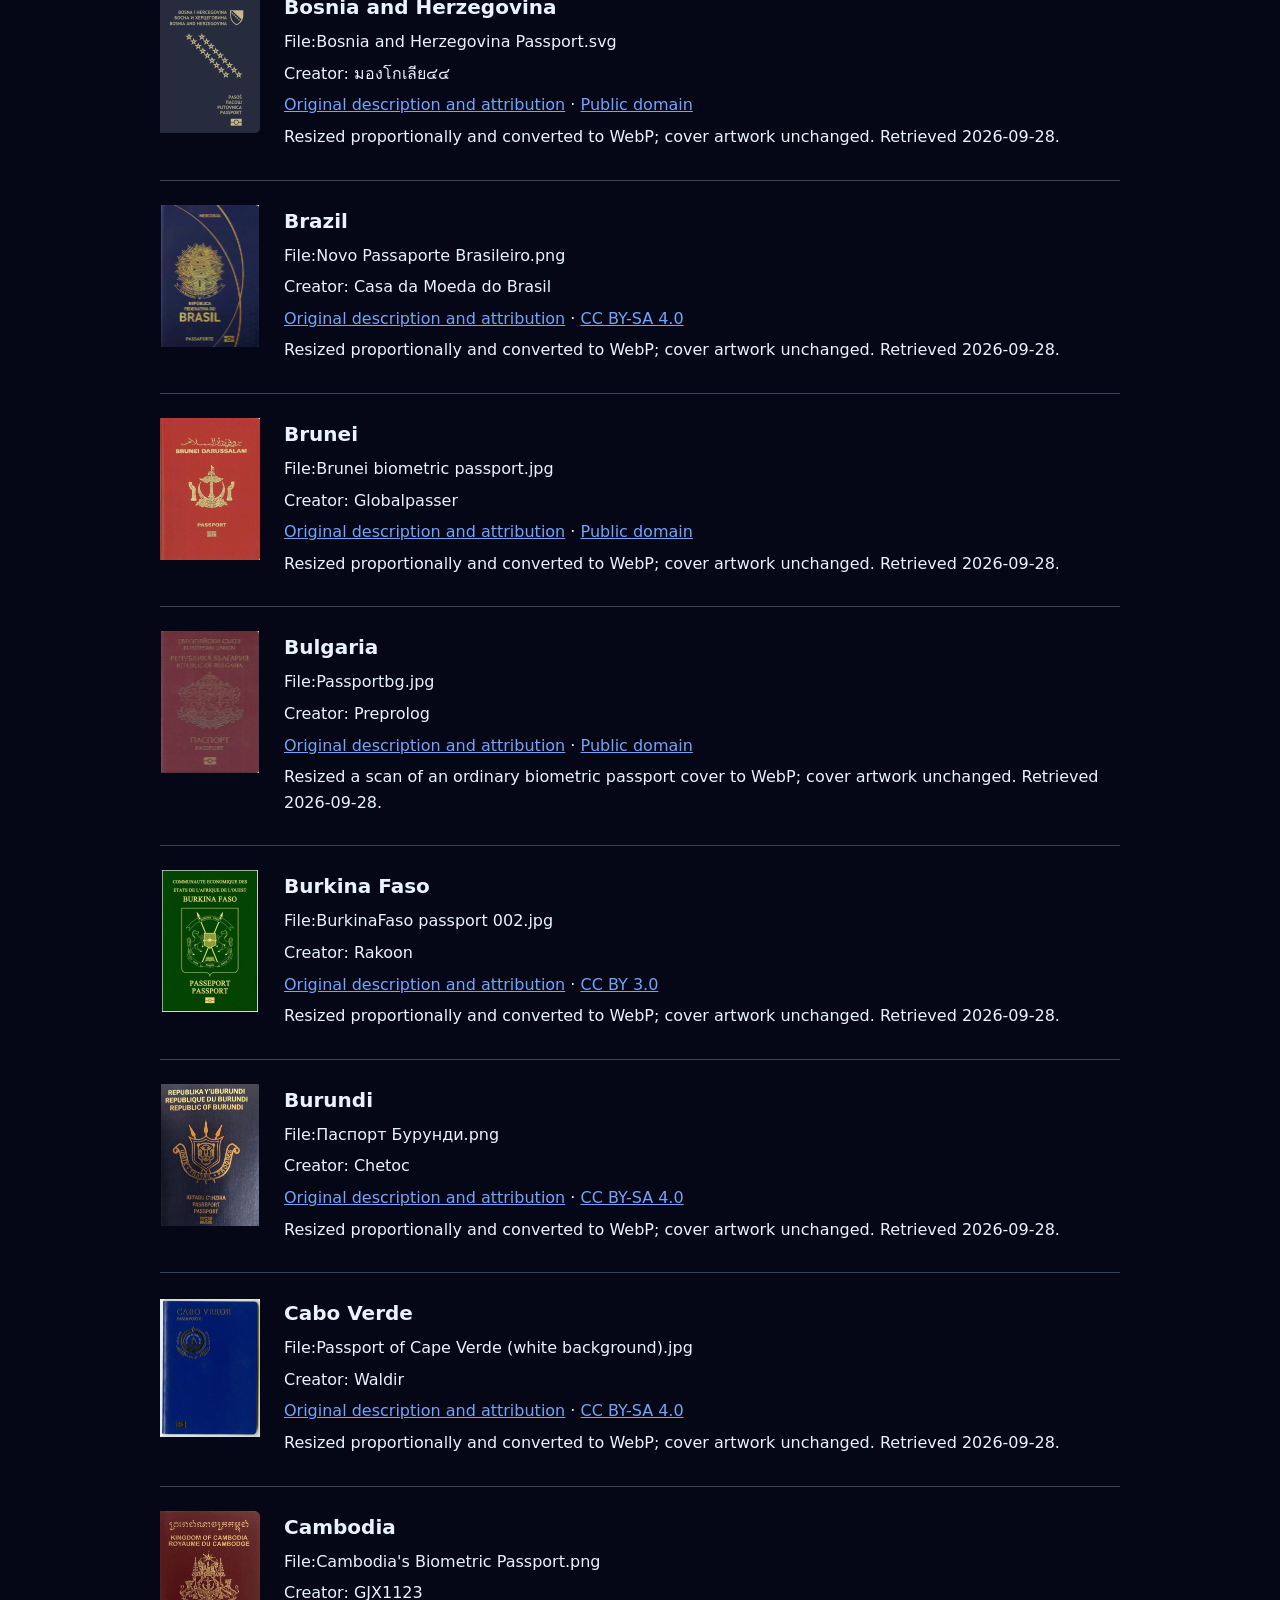
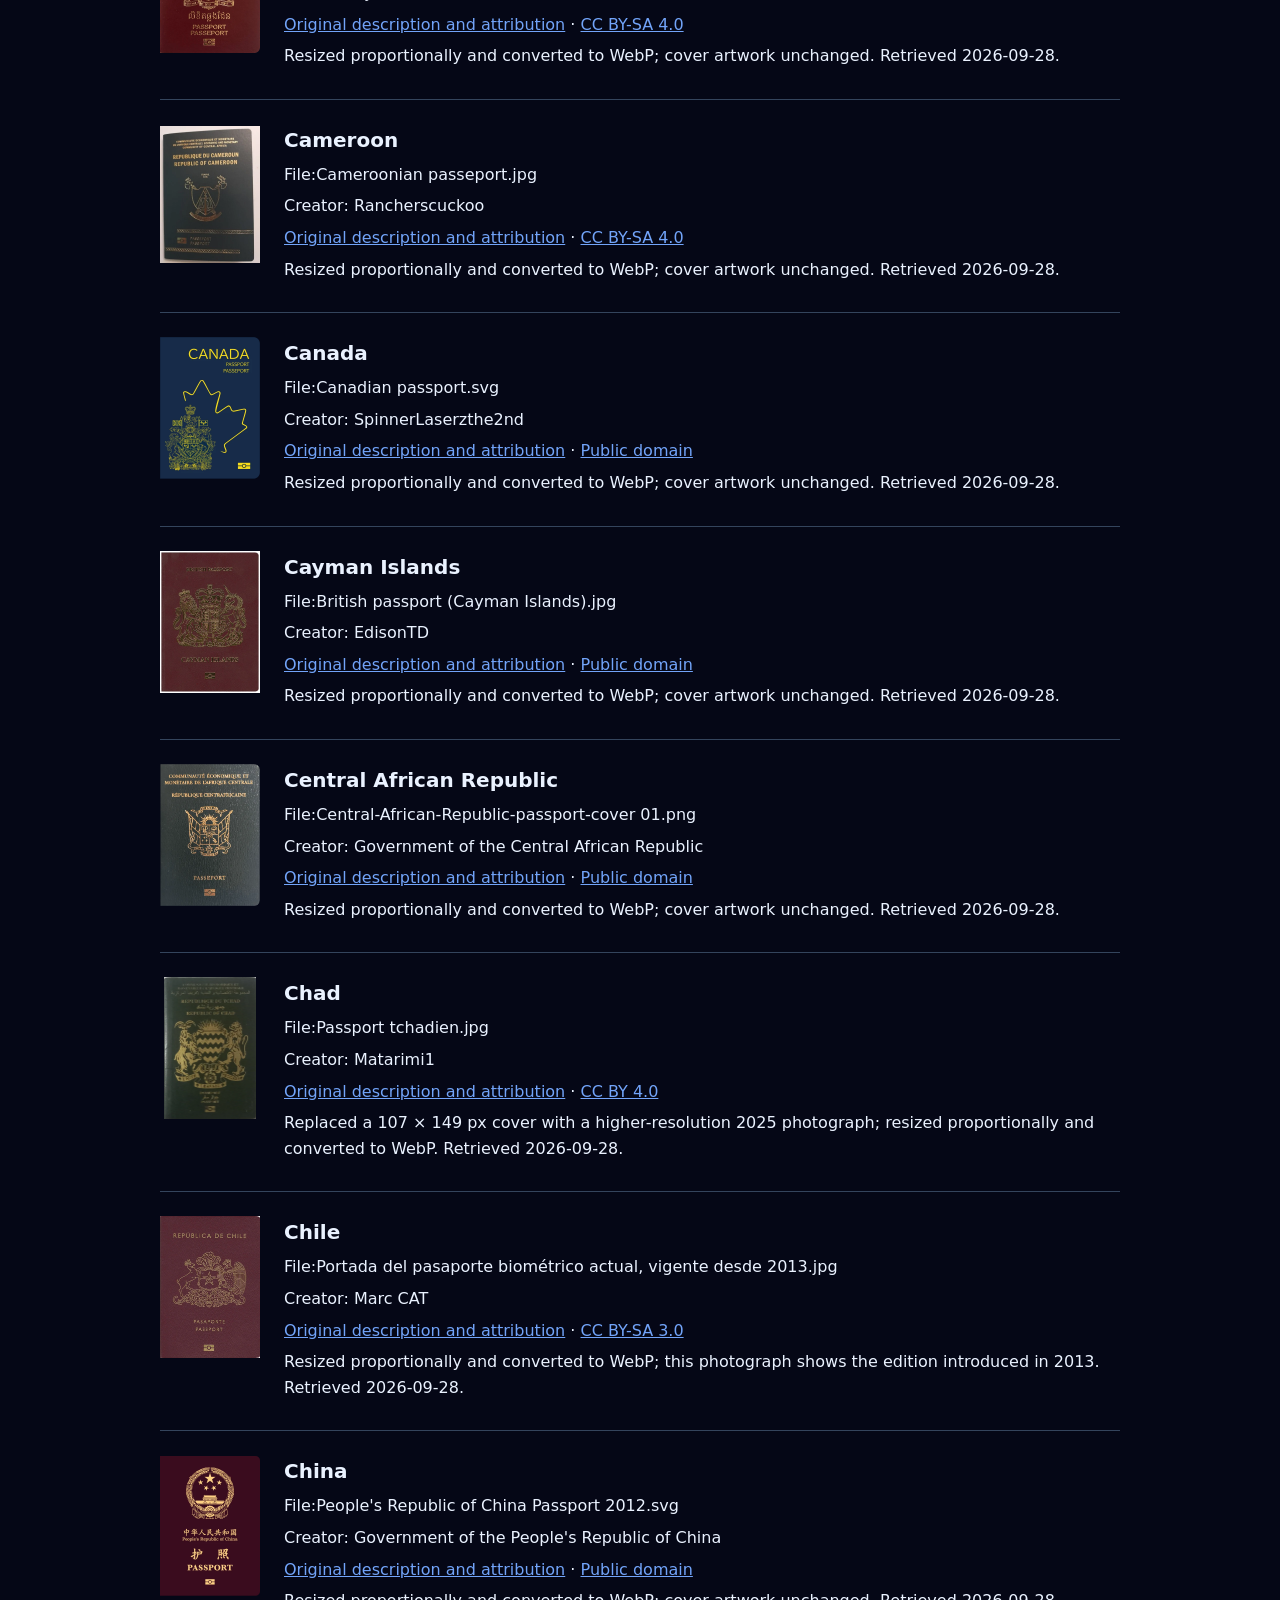
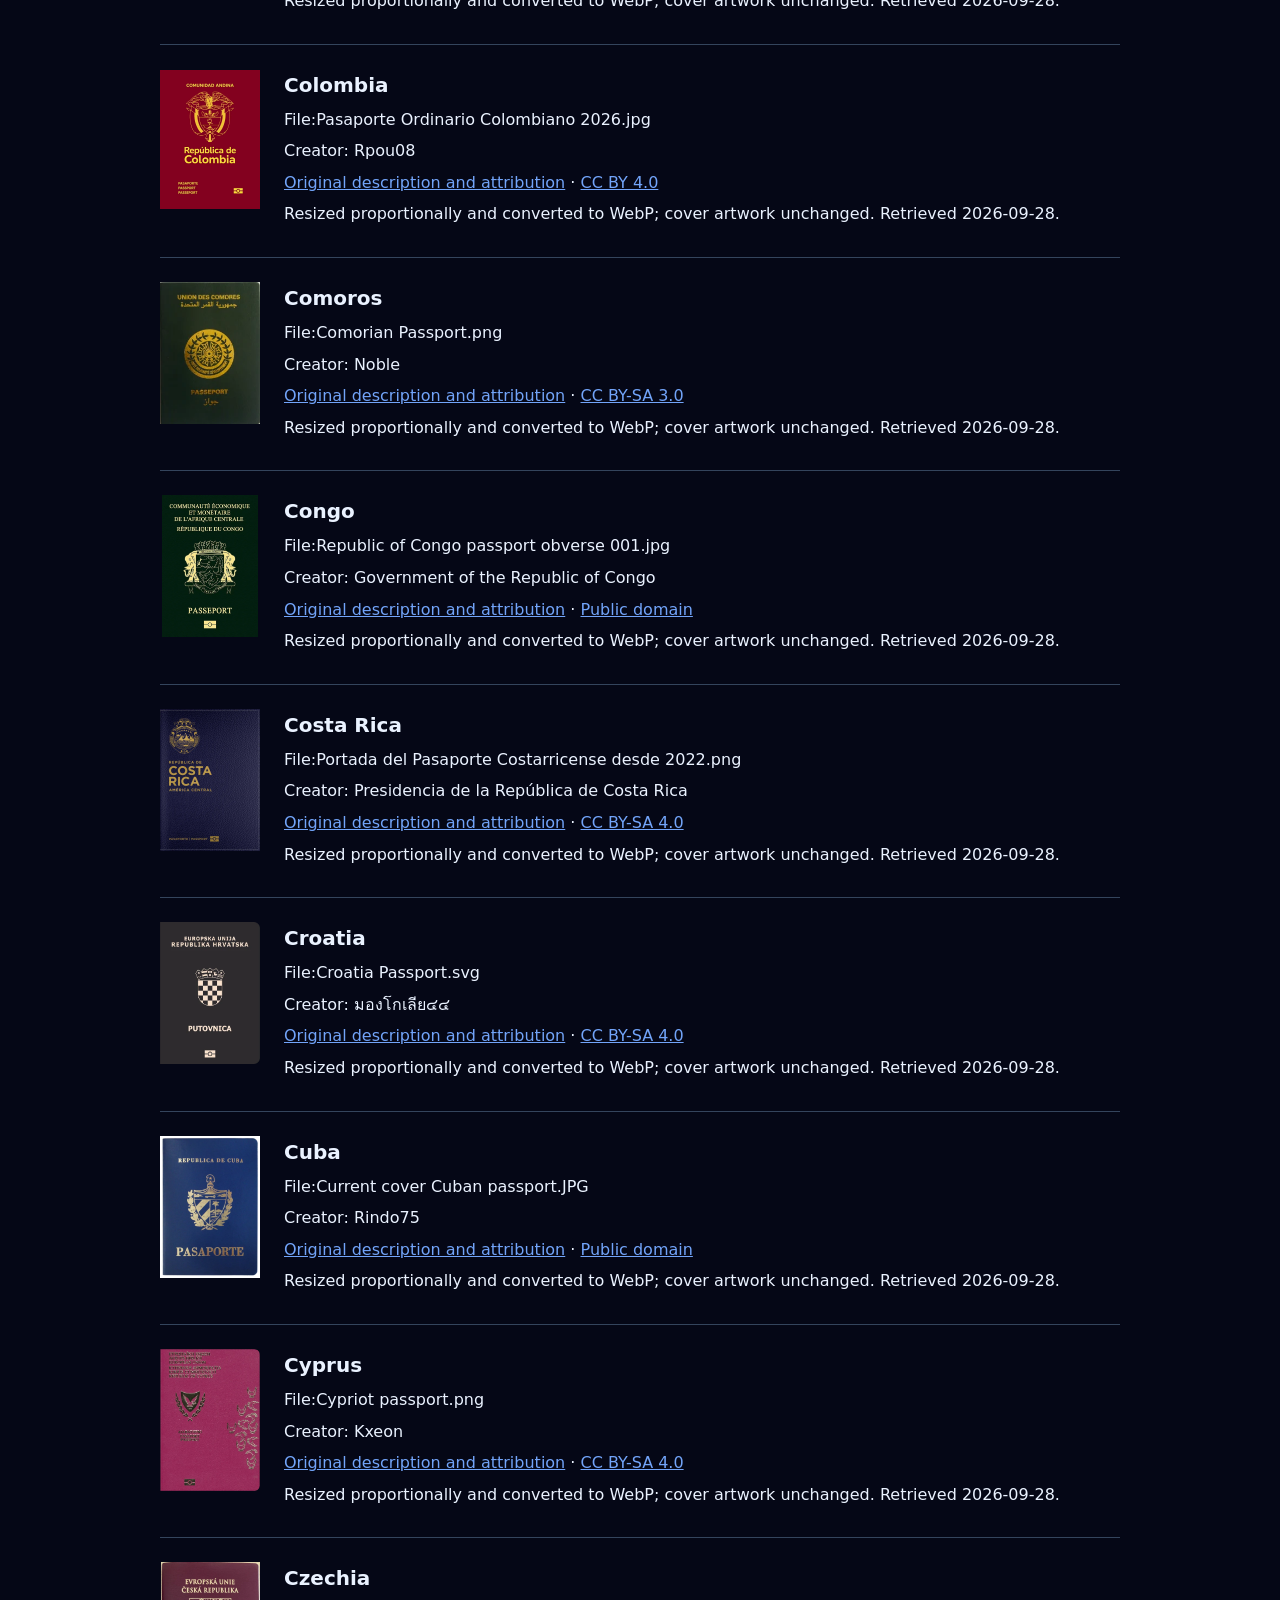
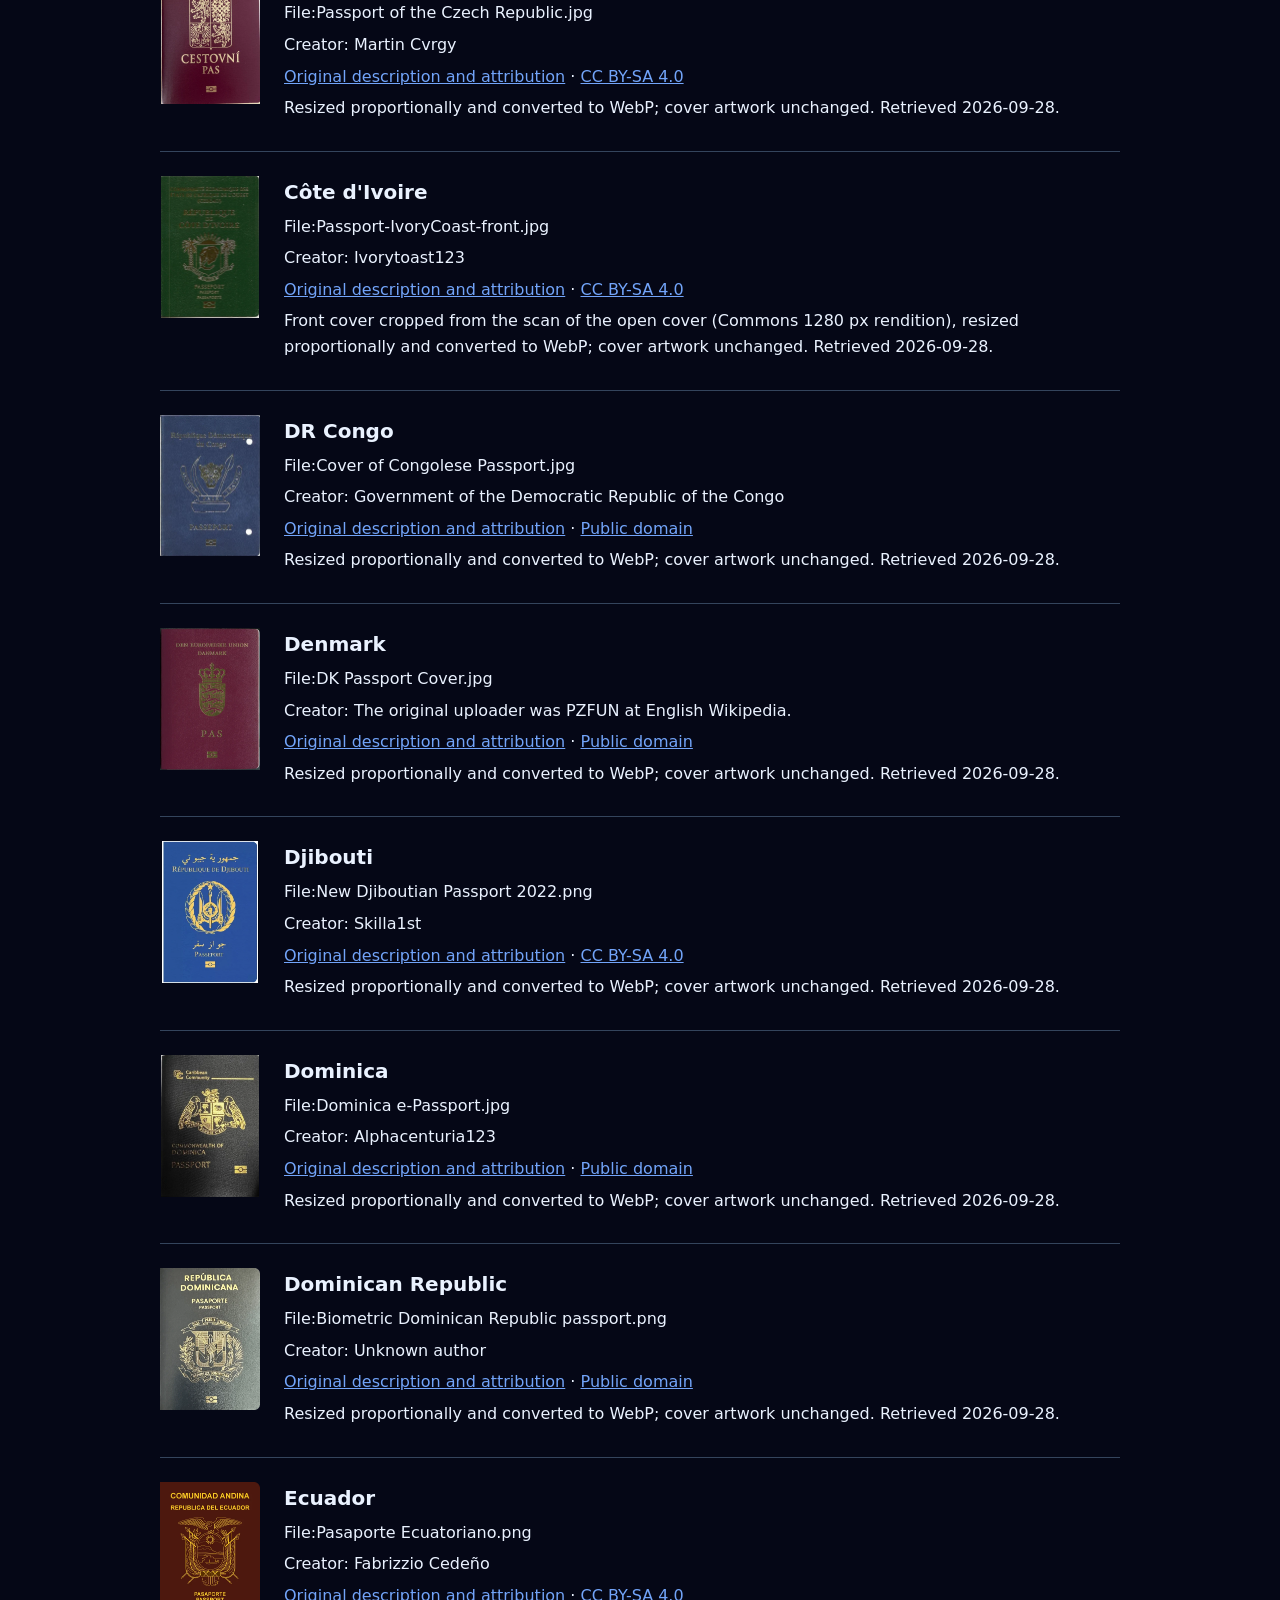
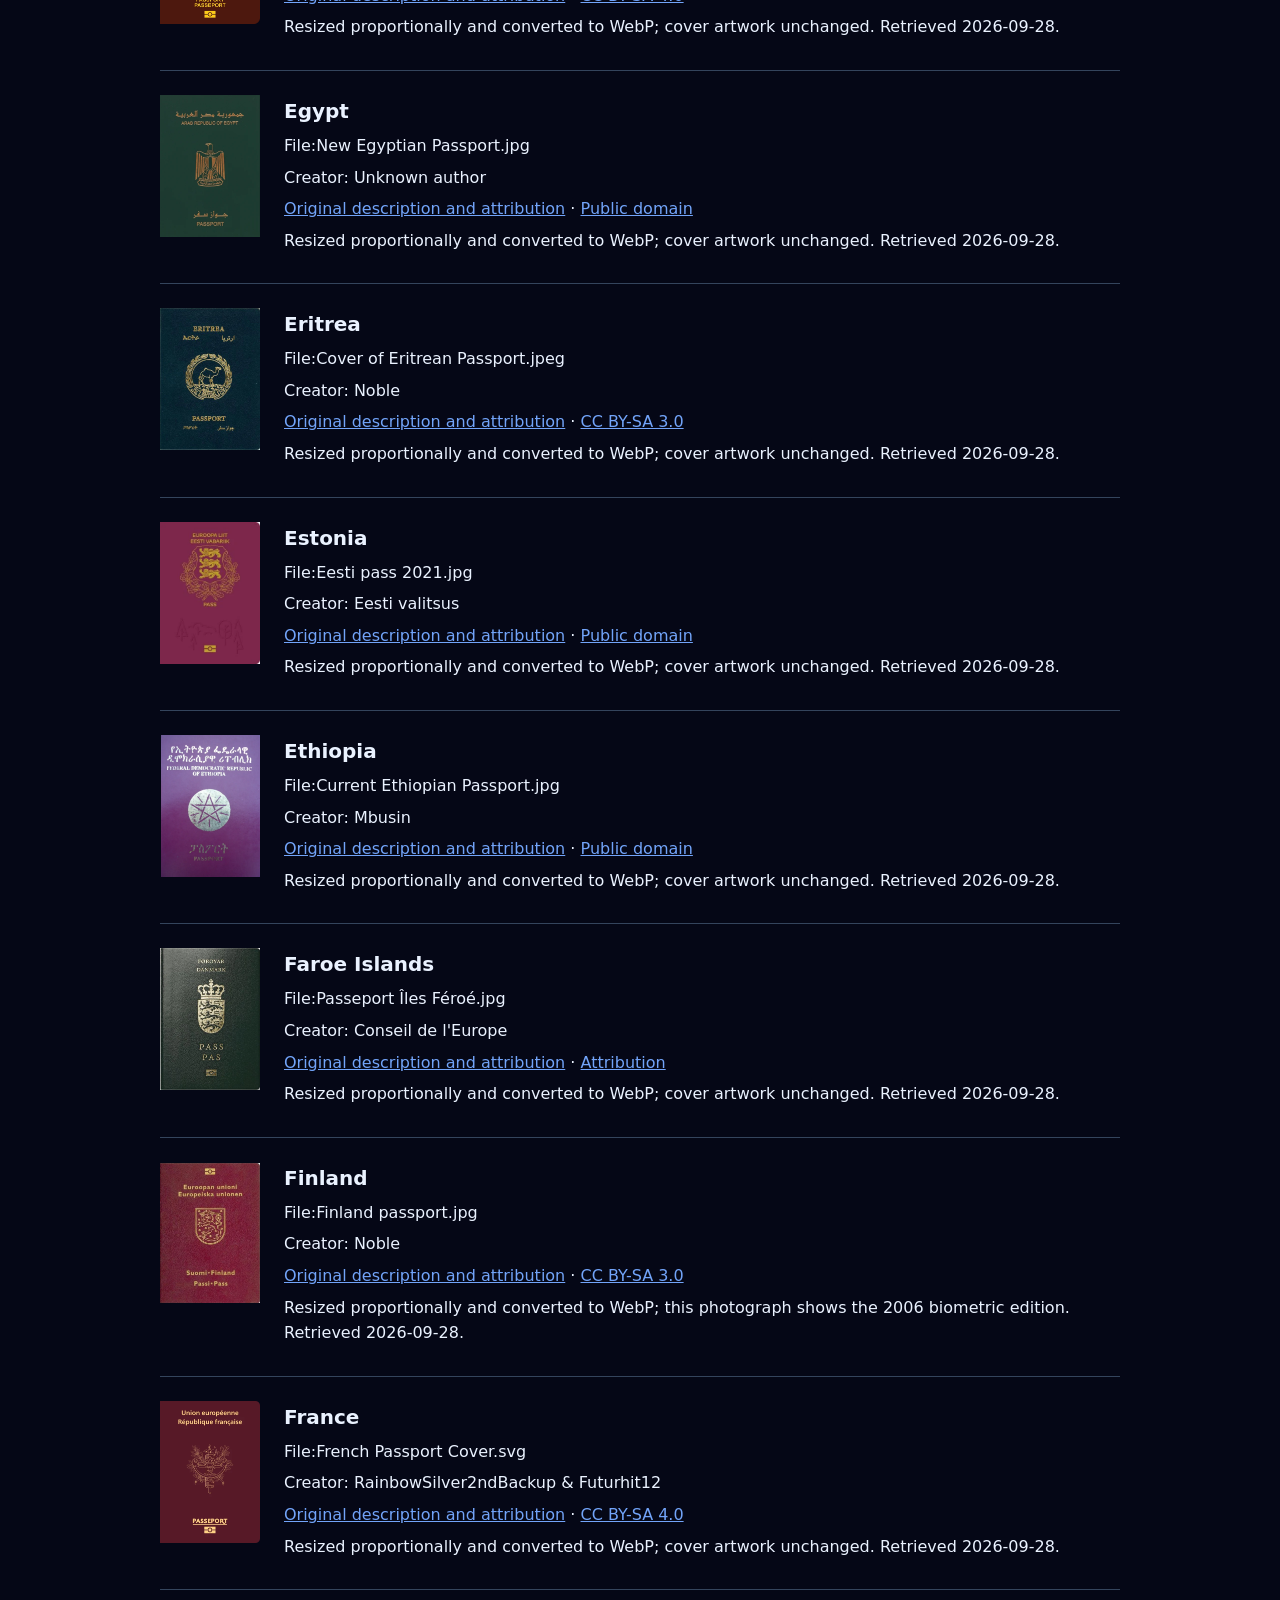
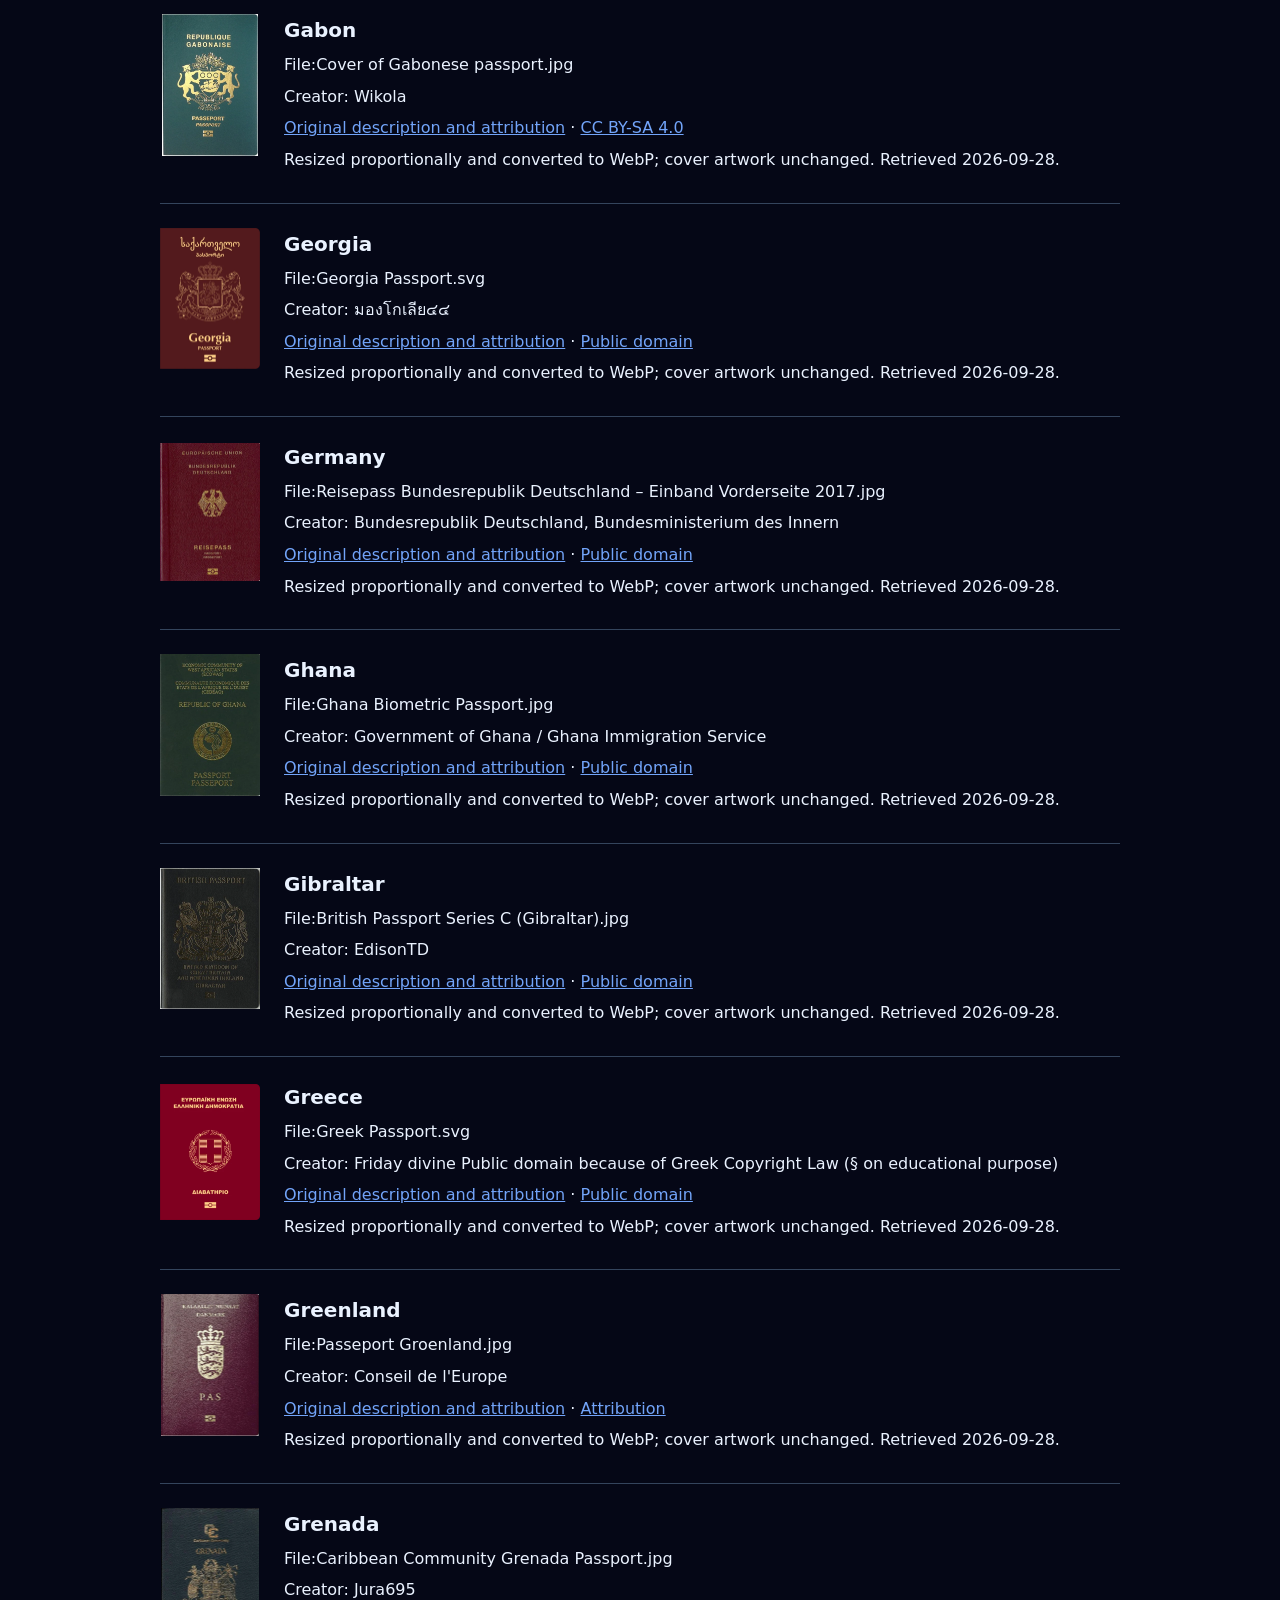
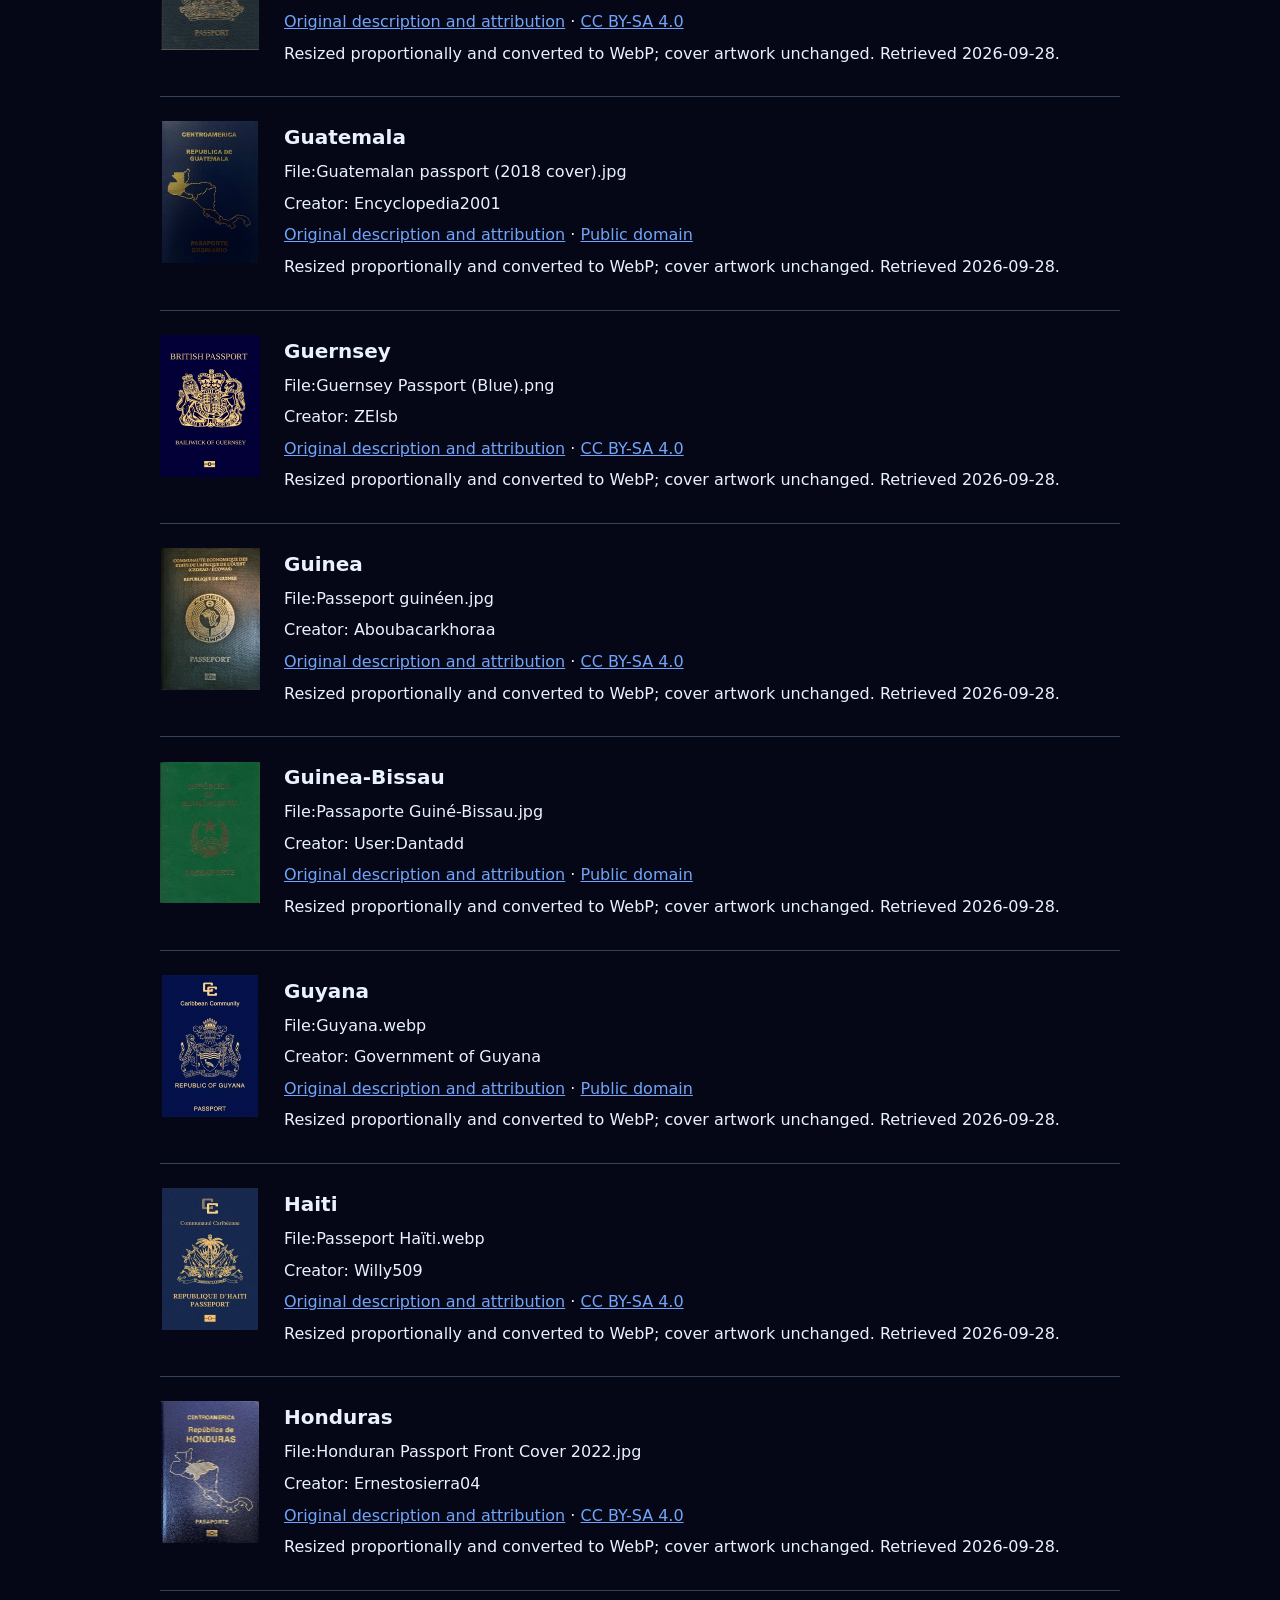
==== commit 12f48e4d: "Trim duplicate screen text and replace slop phrasing Remove read-outs that repeat what the screen al" ====
--- a/passport-credits.html
+++ b/passport-credits.html
@@ -3,7 +3,7 @@
 body{max-width:960px;margin:40px auto;padding:0 20px;background:#050716;color:#eaf2ff;font:16px/1.6 system-ui,sans-serif}a{color:#72a4f9}h1{font-size:32px}h2{font-size:20px;margin:0}article{display:flex;gap:24px;border-top:1px solid #34445c;padding:24px 0;scroll-margin-top:20px}article img{object-fit:contain;flex:none}p{margin:6px 0;overflow-wrap:anywhere}article:target{background:#12213a}@media(max-width:480px){article{gap:14px}article img{width:70px;height:100px}}
 </style><a href="./">← Birth Lottery</a><h1>Image credits</h1>
 <p>여권 이미지 출처 · Passport image sources · パスポート画像の出典 · Fuentes de las imágenes · Источники изображений</p>
-<p>These are representative ordinary passport covers, not a guarantee of the latest edition or of citizenship. 22 territories share the ordinary passport cover of their sovereign state, as listed explicitly in <code>data/passport-reuse.json</code>; no passport is inferred from the birthplace alone. Unavailable covers fall back to flags.</p>
+<p>These are representative ordinary passport covers; editions may differ from the latest. 22 territories share the ordinary passport cover of their sovereign state, as listed explicitly in <code>data/passport-reuse.json</code>; no passport is inferred from the birthplace alone. Unavailable covers fall back to flags.</p>
 <p>Source pages supply the authorship and licensing statements below. Cover images were proportionally resized and converted to WebP, without changing the artwork. Please retain the individual credits and license links when reusing them.</p>
 <p>Birth Lottery card layout and original artwork: <a href="https://creativecommons.org/licenses/by-sa/4.0/">CC BY-SA 4.0</a>. Individual passport images retain their stated licenses. The attribution link printed on each saved card points to its entry below.</p>
 <p>Flags: <a href="https://github.com/lipis/flag-icons">flag-icons</a>, by lipis and contributors, <a href="vendor/flag-icons.LICENSE">MIT license</a>. Statistical data: UN WPP 2024 (2026 projections), IMF WEO and indicated World Bank/UN fallbacks; see the <a href="./#method">methodology</a>.</p>
